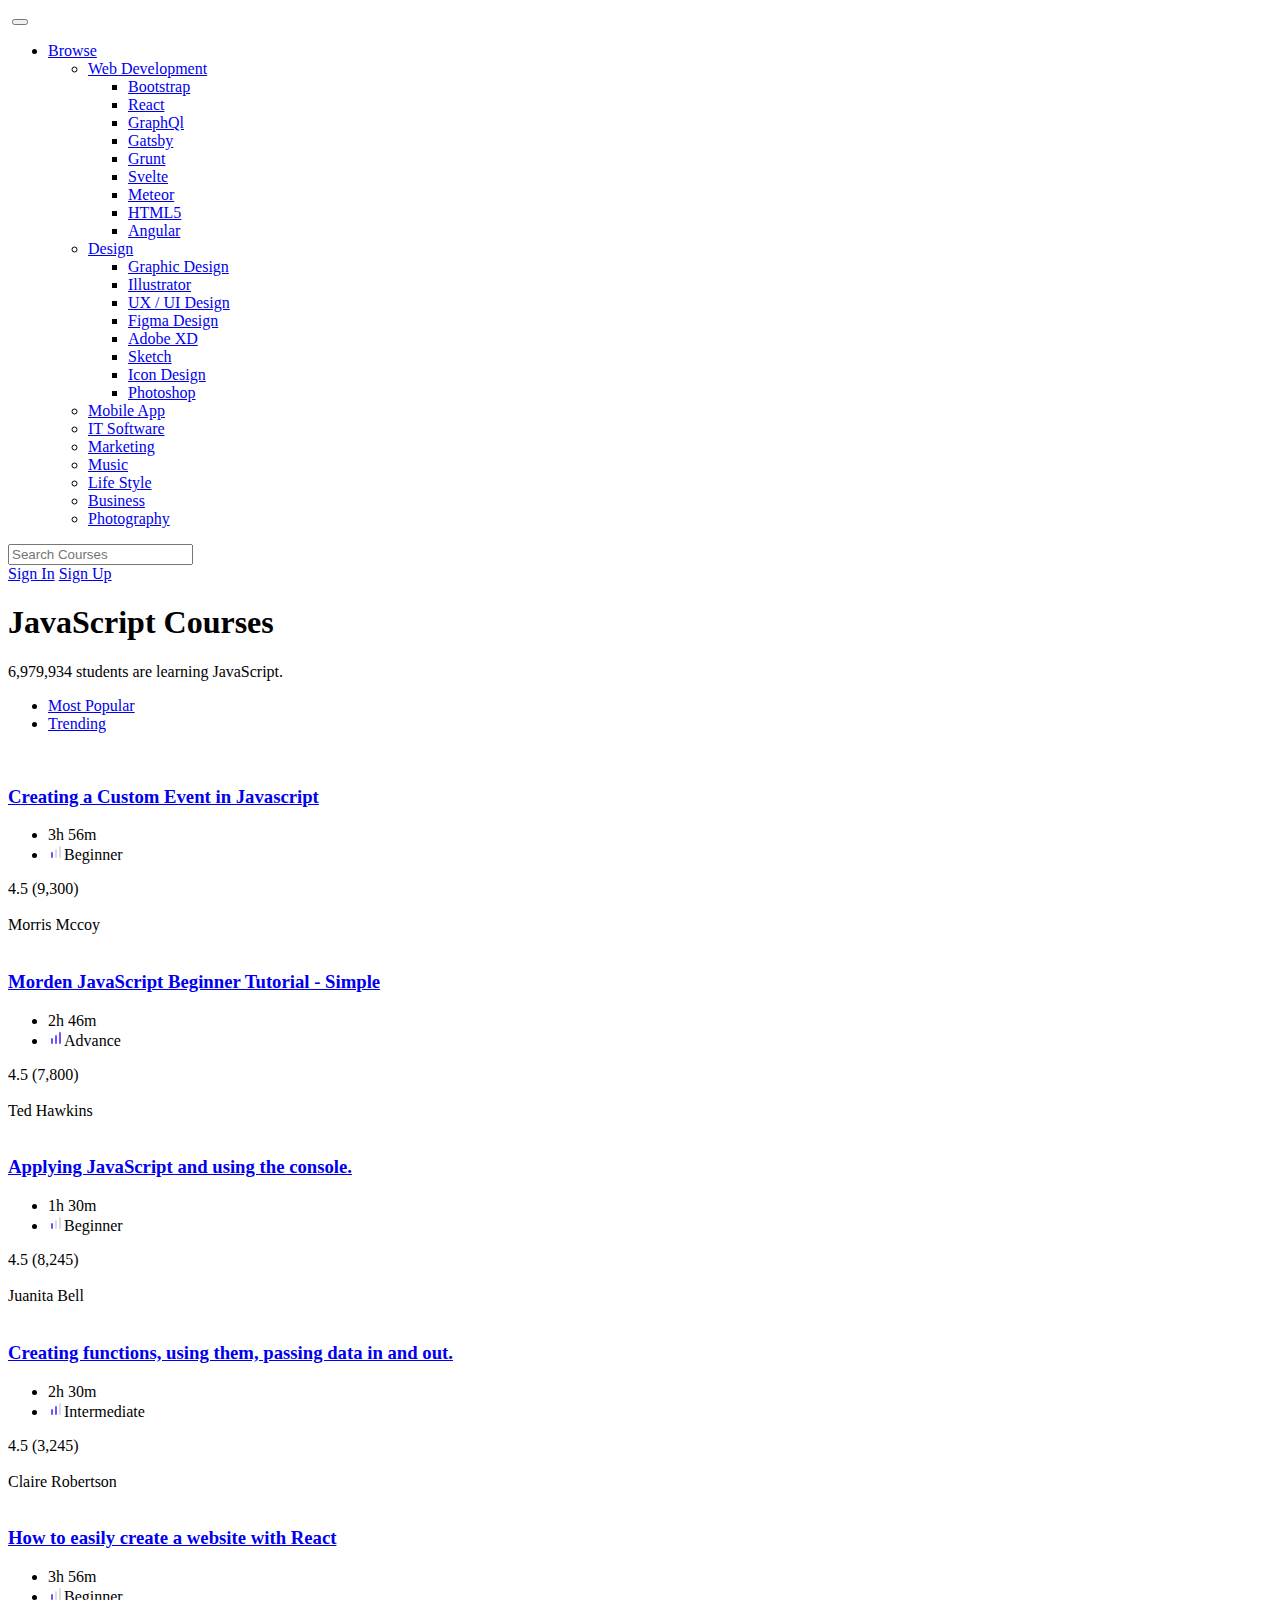
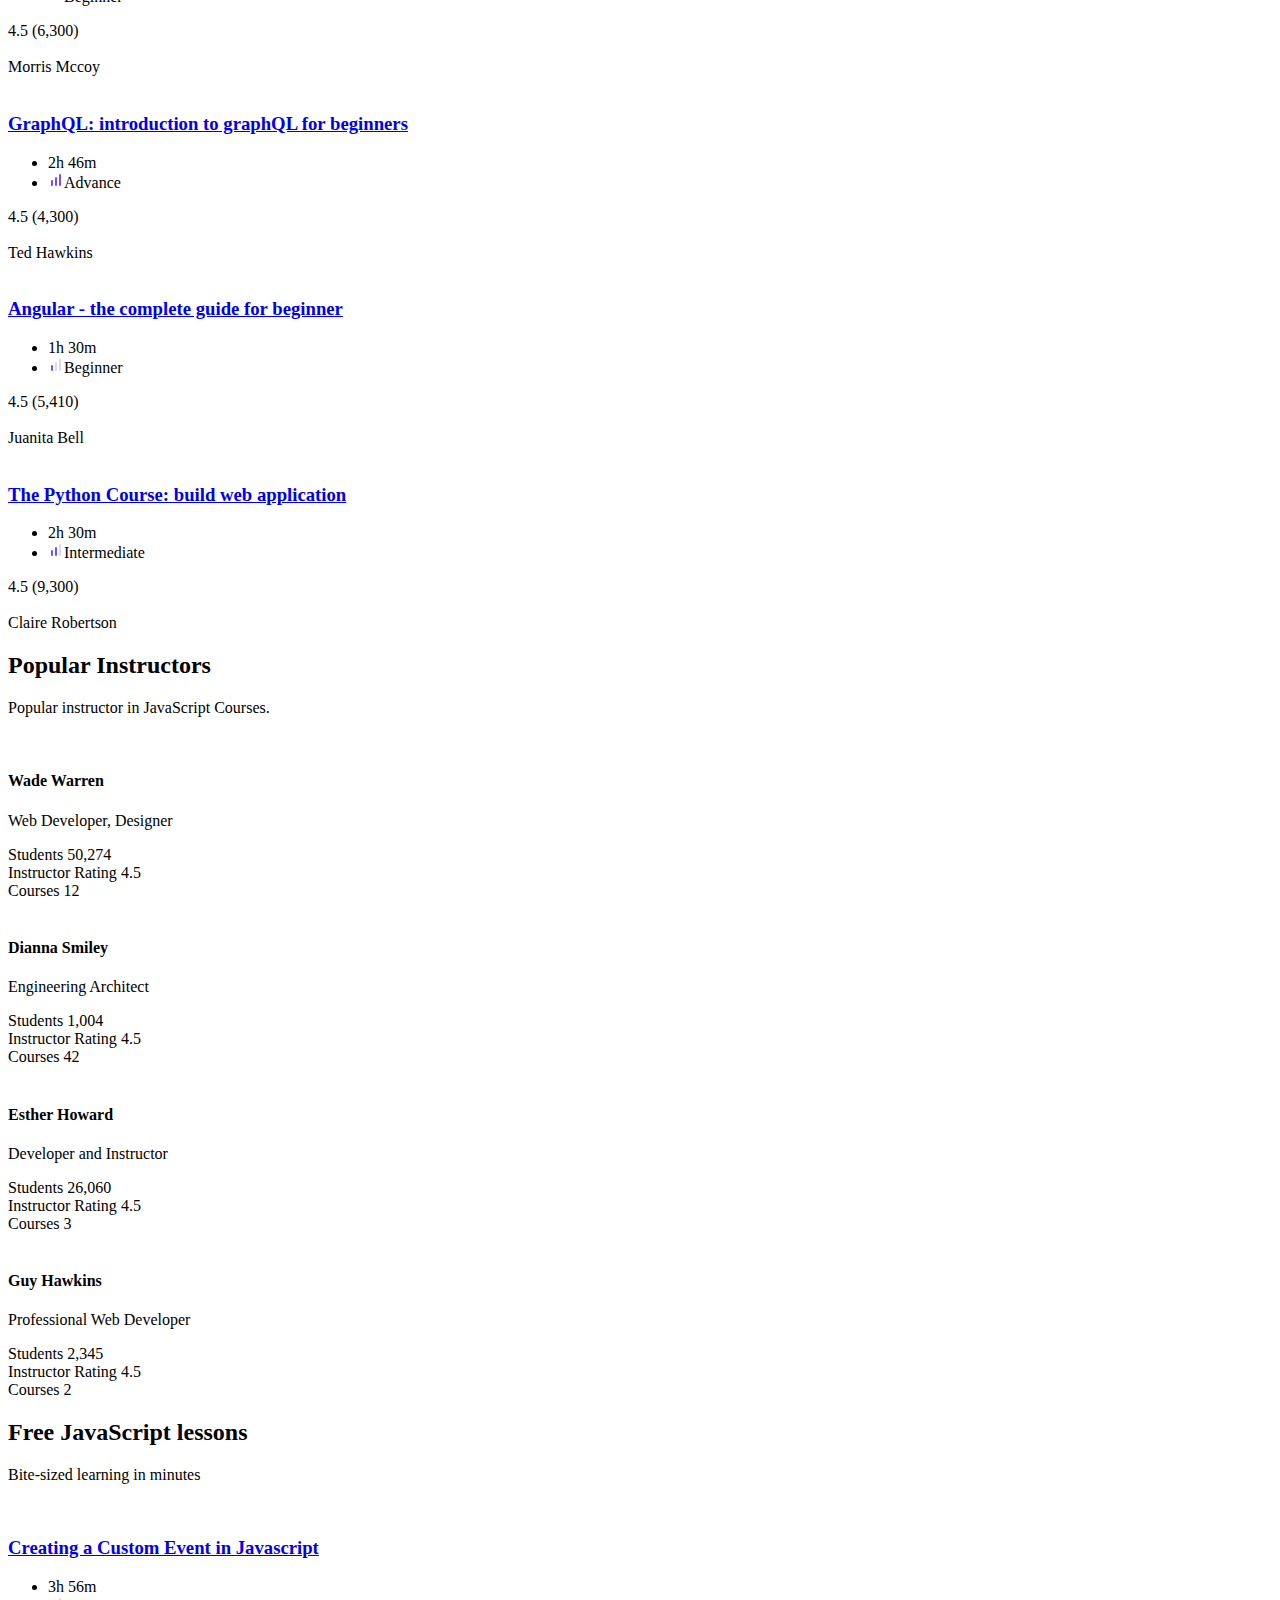
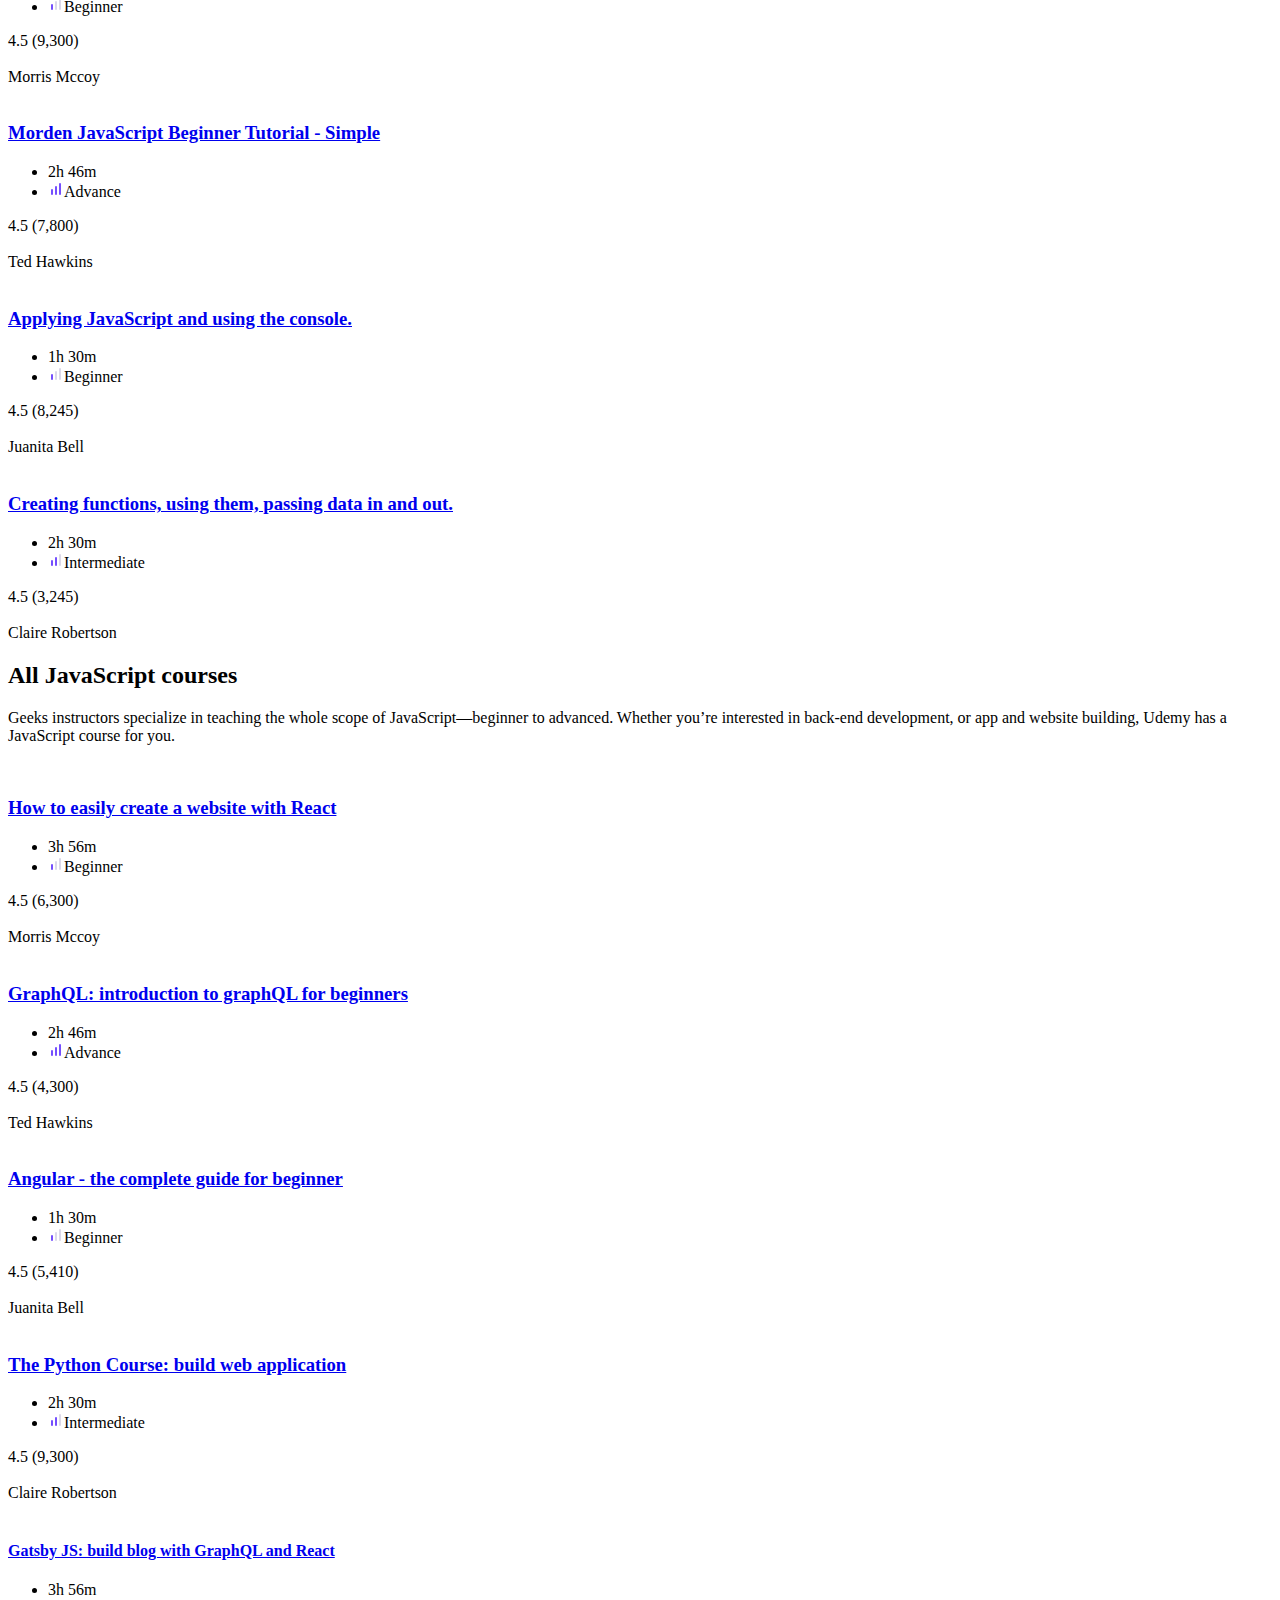
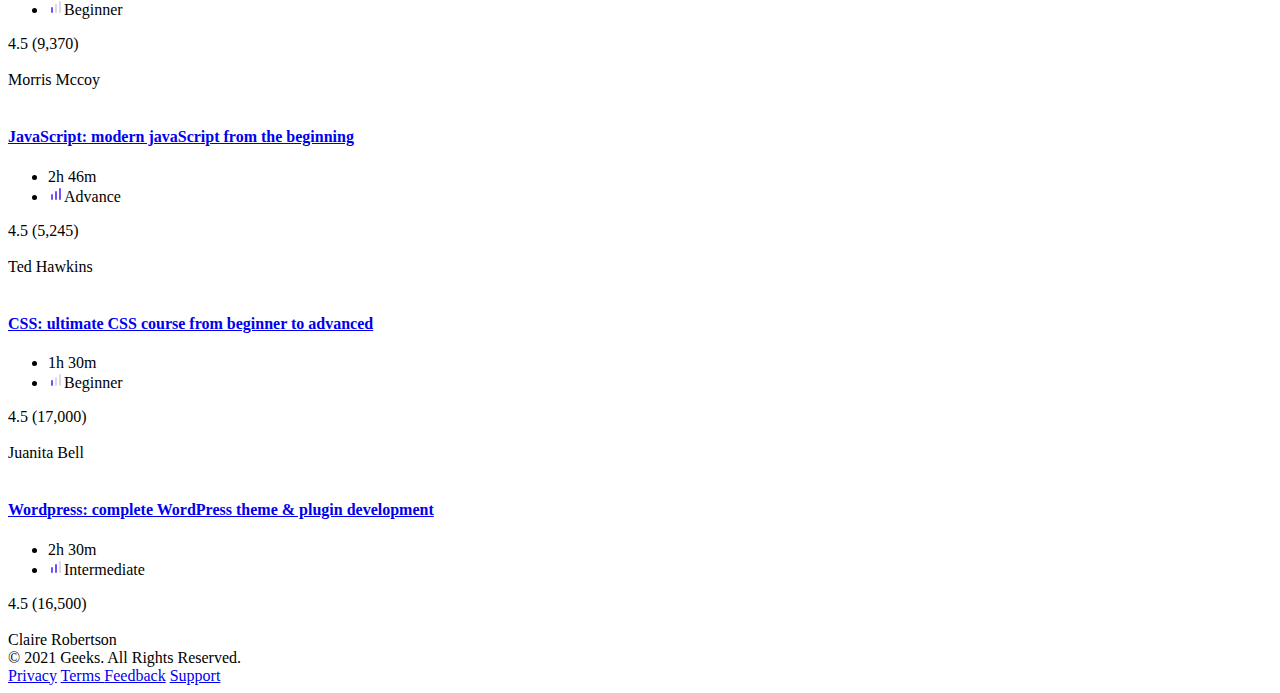
==== course-category.html @ 9f523c6f "Add files via upload" ====
<!DOCTYPE html>
<html lang="en">

<head>
  <!-- Required meta tags -->
<meta charset="utf-8">
<meta name="viewport" content="width=device-width, initial-scale=1, shrink-to-fit=no">


<!-- Favicon icon-->
<link rel="shortcut icon" type="image/x-icon" href="assets/images/favicon/favicon.ico">


<!-- Libs CSS -->
<link href="assets/css/custom.css" rel="stylesheet" />
<link href="assets/fonts/feather/feather.css" rel="stylesheet" />
<link href="assets/libs/dragula/dist/dragula.min.css" rel="stylesheet" />
<link href="assets/libs/%40mdi/font/css/materialdesignicons.min.css" rel="stylesheet" />
<link href="assets/libs/prismjs/themes/prism.css" rel="stylesheet" />
<link href="assets/libs/dropzone/dist/dropzone.css" rel="stylesheet" />
<link href="assets/libs/magnific-popup/dist/magnific-popup.css" rel="stylesheet" />
<link href="assets/libs/bootstrap-select/dist/css/bootstrap-select.min.css" rel="stylesheet">
<link href="assets/libs/%40yaireo/tagify/dist/tagify.css" rel="stylesheet">
<link href="assets/libs/tiny-slider/dist/tiny-slider.css" rel="stylesheet">
<link href="assets/libs/tippy.js/dist/tippy.css" rel="stylesheet">


<!-- Theme CSS -->
<link rel="stylesheet" href="assets/css/theme.min.css">
  <title>Geeks Academy</title>
</head>

<body>
  <!-- Navbar -->
  
  <nav class="navbar navbar-expand-lg navbar-default">
    <div class="container-fluid px-0">
       <a class="navbar-brand" href="index.html"
        ><img src="assets/images/brand/logo/logo.svg" alt=""
        /></a>
       <!-- Mobile view nav wrap -->
       <!-- <ul class="navbar-nav navbar-right-wrap ml-auto d-lg-none d-flex nav-top-wrap">
        <li class="dropdown stopevent">
          <a class="btn btn-light btn-icon rounded-circle text-muted indicator indicator-primary" href="#!" role="button" id="dropdownNotification" data-toggle="dropdown" aria-haspopup="true" aria-expanded="false">
            <i class="fe fe-bell"> </i>
          </a>
          <div class="dropdown-menu dropdown-menu-right shadow" aria-labelledby="dropdownNotification">
            <div>
              <div class="border-bottom px-3 pb-3 d-flex justify-content-between align-items-center">
                <span class="h5 mb-0">Notifications</span>
                <a href="# " class="text-muted"><span class="align-middle"><i class="fe fe-settings mr-1"></i></span></a>
              </div>
              <div class="slimScrollDiv" style="position: relative; overflow: hidden; width: auto; height: 300px;"><ul class="list-group list-group-flush notification-list-scroll" style="overflow: hidden; width: auto; height: 300px;">
                <li class="list-group-item bg-light">
                  <div class="row">
                    <div class="col">
                      <div class="d-flex">
                        <img src="./assets/images/avatar/avatar-1.jpg" alt="" class="avatar-md rounded-circle">
                        <div class="ml-3">
                          <h5 class="font-weight-bold mb-1">Kristin Watson:</h5>
                          <p class="mb-3">
                            Krisitn Watsan like your comment on course Javascript
                            Introduction!
                          </p>
                          <span class="font-size-xs text-muted">
                            <span><span class="fe fe-thumbs-up text-success mr-1"></span>2 hours ago,</span>
                            <span class="ml-1">2:19 PM</span>
                          </span>
                        </div>
                      </div>
                      <a class="stretched-link" href="#!"></a>
                    </div>
                    <div class="col-auto text-center">
                      <a href="#!" class="badge-dot badge-info" data-toggle="tooltip" data-placement="top" title="" data-original-title="Mark as read">
                      </a>
                      <div>
                        <a href="#!" data-toggle="tooltip" data-placement="top" title="" data-original-title="Remove">
                          <i class="fe fe-x text-muted"></i>
                        </a>
                      </div>
                    </div>
                  </div>
                </li>
                <li class="list-group-item">
                  <div class="row">
                    <div class="col">
                      <div class="d-flex">
                        <img src="./assets/images/avatar/avatar-2.jpg" alt="" class="avatar-md rounded-circle">
                        <div class="ml-3">
                          <h5 class="font-weight-bold mb-1">Brooklyn Simmons</h5>
                          <p class="mb-3">
                            Just launched a new Courses React for Beginner.
                          </p>
                          <span class="font-size-xs text-muted">
                            <span><span class="fe fe-thumbs-up text-success mr-1"></span>Oct 9,</span>
                            <span class="ml-1">1:20 PM</span>
                          </span>
                        </div>
                      </div>
                      <a class="stretched-link" href="#!"></a>
                    </div>
                    <div class="col-auto text-center">
                      <a href="#!" class="badge-dot badge-secondary" data-toggle="tooltip" data-placement="top" title="" data-original-title="Mark as unread">
                      </a>
                    </div>
                  </div>
                </li>
                <li class="list-group-item">
                  <div class="row">
                    <div class="col">
                      <div class="d-flex">
                        <img src="./assets/images/avatar/avatar-3.jpg" alt="" class="avatar-md rounded-circle">
                        <div class="ml-3">
                          <h5 class="font-weight-bold mb-1">Jenny Wilson</h5>
                          <p class="mb-3">
                            Krisitn Watsan like your comment on course Javascript
                            Introduction!
                          </p>
                          <span class="font-size-xs text-muted">
                            <span><span class="fe fe-thumbs-up text-info mr-1"></span>Oct 9,</span>
                            <span class="ml-1">1:56 PM</span>
                          </span>
                        </div>
                      </div>
                      <a class="stretched-link" href="#!"></a>
                    </div>
                    <div class="col-auto text-center">
                      <a href="#!" class="badge-dot badge-secondary" data-toggle="tooltip" data-placement="top" title="" data-original-title="Mark as unread">
                      </a>
                    </div>
                  </div>
                </li>
                <li class="list-group-item">
                  <div class="row">
                    <div class="col">
                      <div class="d-flex">
                        <img src="./assets/images/avatar/avatar-4.jpg" alt="" class="avatar-md rounded-circle">
                        <div class="ml-3">
                          <h5 class="font-weight-bold mb-1">Sina Ray</h5>
                          <p class="mb-3">
                            You earn new certificate for complete the Javascript
                            Beginner course.
                          </p>
                          <span class="font-size-xs text-muted">
                            <span><span class="fe fe-award text-warning mr-1"></span>Oct 9,</span>
                            <span class="ml-1">1:56 PM</span>
                          </span>
                        </div>
                      </div>
                      <a class="stretched-link" href="#!"></a>
                    </div>
                    <div class="col-auto text-center">
                      <a href="#!" class="badge-dot badge-secondary" data-toggle="tooltip" data-placement="top" title="" data-original-title="Mark as unread">
                      </a>
                    </div>
                  </div>
                </li>
              </ul><div class="slimScrollBar" style="background: rgb(0, 0, 0); width: 7px; position: absolute; top: 0px; opacity: 0.4; display: block; border-radius: 7px; z-index: 99; right: 1px;"></div><div class="slimScrollRail" style="width: 7px; height: 100%; position: absolute; top: 0px; display: none; border-radius: 7px; background: rgb(51, 51, 51); opacity: 0.2; z-index: 90; right: 1px;"></div></div>
              <div class="border-top px-3 pt-3 pb-0">
                <a href="./pages/notification-history.html" class="text-link font-weight-semi-bold">See all Notifications</a>
              </div>
            </div>
          </div>
        </li>
        <li class="dropdown ml-2 show">
          <a class="rounded-circle" href="#!" role="button" id="dropdownUser" data-toggle="dropdown" aria-haspopup="true" aria-expanded="true">
            <div class="avatar avatar-md avatar-indicators avatar-online">
              <img alt="avatar" src="./assets/images/avatar/avatar-1.jpg" class="rounded-circle">
            </div>
          </a>
          <div class="dropdown-menu dropdown-menu-right shadow show" aria-labelledby="dropdownUser">
            <div class="dropdown-item">
              <div class="d-flex">
                <div class="avatar avatar-md avatar-indicators avatar-online">
                  <img alt="avatar" src="./assets/images/avatar/avatar-1.jpg" class="rounded-circle">
                </div>
                <div class="ml-3 lh-1">
                  <h5 class="mb-1">Annette Black</h5>
                  <p class="mb-0 text-muted">annette@geeksui.com</p>
                </div>
              </div>
            </div>
            <div class="dropdown-divider"></div>
            <ul class="list-unstyled">
              <li class="dropdown-submenu dropleft-lg">
                <a class="dropdown-item dropdown-list-group-item dropdown-toggle" href="#!">
                  <i class="fe fe-circle mr-2"></i>Status
                </a>
                <ul class="dropdown-menu">
                  <li>
                    <a class="dropdown-item" href="#!">
                      <span class="badge-dot bg-success mr-2"></span>Online
                    </a>
                  </li>
                  <li>
                    <a class="dropdown-item" href="#!">
                      <span class="badge-dot bg-secondary mr-2"></span>Offline
                    </a>
                  </li>
                  <li>
                    <a class="dropdown-item" href="#!">
                      <span class="badge-dot bg-warning mr-2"></span>Away
                    </a>
                  </li>
                  <li>
                    <a class="dropdown-item" href="#!">
                      <span class="badge-dot bg-danger mr-2"></span>Busy
                    </a>
                  </li>
                </ul>
              </li>
              <li>
                <a class="dropdown-item" href="./pages/profile-edit.html">
                  <i class="fe fe-user mr-2"></i>Profile
                </a>
              </li>
              <li>
                <a class="dropdown-item" href="./pages/student-subscriptions.html">
                  <i class="fe fe-star mr-2"></i>Subscription
                </a>
              </li>
              <li>
                <a class="dropdown-item" href="#!">
                  <i class="fe fe-settings mr-2"></i>Settings
                </a>
              </li>
            </ul>
            <div class="dropdown-divider"></div>
            <ul class="list-unstyled">
              <li>
                <a class="dropdown-item" href="./index.html">
                  <i class="fe fe-power mr-2"></i>Sign Out
                </a>
              </li>
            </ul>
          </div>
        </li>
      </ul> -->
       <!-- Button -->
       <button
        class="navbar-toggler collapsed"
        type="button"
        data-toggle="collapse"
        data-target="#navbar-default"
        aria-controls="navbar-default"
        aria-expanded="false"
        aria-label="Toggle navigation"
        >
       <span class="icon-bar top-bar mt-0"></span>
       <span class="icon-bar middle-bar"></span>
       <span class="icon-bar bottom-bar"></span>
       </button>
       <!-- Collapse -->
       <div class="collapse navbar-collapse" id="navbar-default">
        <ul class="navbar-nav">
         <li class="nav-item dropdown">
          <a
             class="nav-link dropdown-toggle"
             href="#!"
             id="navbarBrowse"
             data-toggle="dropdown"
             aria-haspopup="true"
             aria-expanded="false"
             data-display="static"
             >
          Browse
          </a>
          <ul
             class="dropdown-menu dropdown-menu-arrow"
             aria-labelledby="navbarBrowse"
             >
             <li class="dropdown-submenu dropright">
              <a
               class="dropdown-item dropdown-list-group-item dropdown-toggle"
               href="#!"
               >
              Web Development
              </a>
              <ul class="dropdown-menu">
               <li>
                <a
                   class="dropdown-item"
                   href="./course-category.html"
                   >
                Bootstrap</a
                   >
               </li>
               <li>
                <a
                   class="dropdown-item"
                   href="./course-category.html"
                   >
                React
                </a>
               </li>
               <li>
                <a
                   class="dropdown-item"
                   href="./course-category.html"
                   >
                GraphQl</a
                   >
               </li>
               <li>
                <a
                   class="dropdown-item"
                   href="./course-category.html"
                   >
                Gatsby</a
                   >
               </li>
               <li>
                <a
                   class="dropdown-item"
                   href="./course-category.html"
                   >
                Grunt</a
                   >
               </li>
               <li>
                <a
                   class="dropdown-item"
                   href="./course-category.html"
                   >
                Svelte</a
                   >
               </li>
               <li>
                <a
                   class="dropdown-item"
                   href="./course-category.html"
                   >
                Meteor</a
                   >
               </li>
               <li>
                <a
                   class="dropdown-item"
                   href="./course-category.html"
                   >
                HTML5</a
                   >
               </li>
               <li>
                <a
                   class="dropdown-item"
                   href="./course-category.html"
                   >
                Angular</a
                   >
               </li>
              </ul>
             </li>
             <li class="dropdown-submenu dropright">
              <a
               class="dropdown-item dropdown-list-group-item dropdown-toggle"
               href="#!"
               >
              Design
              </a>
              <ul class="dropdown-menu">
               <li>
                <a
                   class="dropdown-item"
                   href="./course-category.html"
                   >
                Graphic Design</a
                   >
               </li>
               <li>
                <a
                   class="dropdown-item"
                   href="./course-category.html"
                   >
                Illustrator
                </a>
               </li>
               <li>
                <a
                   class="dropdown-item"
                   href="./course-category.html"
                   >
                UX / UI Design</a
                   >
               </li>
               <li>
                <a
                   class="dropdown-item"
                   href="./course-category.html"
                   >
                Figma Design</a
                   >
               </li>
               <li>
                <a
                   class="dropdown-item"
                   href="./course-category.html"
                   >
                Adobe XD</a
                   >
               </li>
               <li>
                <a
                   class="dropdown-item"
                   href="./course-category.html"
                   >
                Sketch</a
                   >
               </li>
               <li>
                <a
                   class="dropdown-item"
                   href="./course-category.html"
                   >
                Icon Design</a
                   >
               </li>
               <li>
                <a
                   class="dropdown-item"
                   href="./course-category.html"
                   >
                Photoshop</a
                   >
               </li>
              </ul>
             </li>
             <li>
              <a
               href="./course-category.html"
               class="dropdown-item"
               >
              Mobile App
              </a>
             </li>
             <li>
              <a
               href="./course-category.html"
               class="dropdown-item"
               >
              IT Software
              </a>
             </li>
             <li>
              <a
               href="./course-category.html"
               class="dropdown-item"
               >
              Marketing
              </a>
             </li>
             <li>
              <a
               href="./course-category.html"
               class="dropdown-item"
               >
              Music
              </a>
             </li>
             <li>
              <a
               href="./course-category.html"
               class="dropdown-item"
               >
              Life Style
              </a>
             </li>
             <li>
              <a
               href="./course-category.html"
               class="dropdown-item"
               >
              Business
              </a>
             </li>
             <li>
              <a
               href="./course-category.html"
               class="dropdown-item"
               >
              Photography
              </a>
             </li>
          </ul>
         </li>
         <!-- <li class="nav-item dropdown">
          <a
             class="nav-link dropdown-toggle"
             href="#!"
             id="navbarBrowse"
             data-toggle="dropdown"
             aria-haspopup="true"
             aria-expanded="false"
             data-display="static"
             >
          Landings
          </a>
          <ul
          class="dropdown-menu dropdown-menu-arrow"
          aria-labelledby="navbarLanding"
          >
          <li>
            <h4 class="dropdown-header">Landings</h4>
          </li>
          <li class="dropdown-submenu dropright">
           <a
            class="dropdown-item"
            href="landing-courses.html"
            >
           Courses
           </a>
           <a
           class="dropdown-item"
           href="course-lead.html"
           >
           Lead Course
          </a>
          </ul>
        </li>
  
      </li> -->
      <!-- <li class="nav-item dropdown">
       <a
          class="nav-link dropdown-toggle"
          href="#!"
          id="navbarBrowse"
          data-toggle="dropdown"
          aria-haspopup="true"
          aria-expanded="false"
          data-display="static"
          >
       Pages
       </a>
       <ul
       class="dropdown-menu dropdown-menu-arrow"
       aria-labelledby="navbarPages"
       >
  
        <li>
          <h4 class="dropdown-header">Pages</h4>
        </li>
       <li class="dropdown-submenu dropright">
        <a
         class="dropdown-item"
         href="course-single.html"
         >
        Course Single
        </a>
        <a
        class="dropdown-item"
        href="course-single-v2.html"
        >
        Course Single v2
       </a>
       <a
       class="dropdown-item"
       href="course-resume.html"
       >
       Course Resume
      </a>
      <a
      class="dropdown-item"
      href="course-category.html"
      >
      Course Category
     </a>
     <a
     class="dropdown-item"
     href="course-checkout.html"
     >
     Course Checkout
    </a>
    <a
    class="dropdown-item"
    href="course-filter-list.html"
    >
    Course List/Grid
   </a>
   <a
   class="dropdown-item"
   href="add-course.html"
   >
   Add New Course
  </a>
  <li class="dropdown-submenu dropright">
    <a
     class="dropdown-item dropdown-list-group-item dropdown-toggle"
     href="#!"
     >
    Paths
    </a>
    <ul class="dropdown-menu">
     <li>
      <a
         class="dropdown-item"
         href="./course-path.html"
         >
      Browse Path</a
         >
     </li>
     <li>
      <a
         class="dropdown-item"
         href="./course-path-single.html"
         >
      Path Single</a
         >
     </li>
    </ul>
        <li>
          <hr class="mx-3">
        </li>
       
  
        <li class="dropdown-submenu dropright">
          <a
           class="dropdown-item dropdown-list-group-item dropdown-toggle"
           href="#!"
           >
          Blog
          </a>
          <ul class="dropdown-menu">
           <li>
            <a
               class="dropdown-item"
               href="./blog.html"
               >
            Listing</a
               >
           </li>
           <li>
            <a
               class="dropdown-item"
               href="./blog-single.html"
               >
            Article</a
               >
           </li>
           <li>
            <a
               class="dropdown-item"
               href="./blog-category.html"
               >
            Category</a
               >
           </li>
           <li>
            <a
               class="dropdown-item"
               href="./blog-sidebar.html"
               >
            Sidebar</a
               >
           </li>
          </ul>
          </li>
   
          <a
          class="dropdown-item"
          href="about.html"
          >
          About
         </a>
  
         <a
         class="dropdown-item"
         href="about.html"
         >
         Help Center
         <span class="badge badge-success m1-1">Pro</span>
        </a>
  
        <a
        class="dropdown-item"
        href="pricing.html"
        >
        Pricing
       </a>
  
       <li class="dropdown-submenu dropright">
        <a class="dropdown-item dropdown-list-group-item dropdown-toggle" href="#!">
        Specialty
        </a>
        <ul class="dropdown-menu">

             <li>
              <a class="dropdown-item" href="coming-soon.html">
              Coming Soon
              </a>
           </li>
           <li>
            <a class="dropdown-item" href="404-error.html">
            Error 404
            </a>
         </li>
           <li>
              <a class="dropdown-item" href="maintenance-mode.html">
            Maintenance Mode
              </a>
           </li>
           <li>
            <a class="dropdown-item" href="terms-condition-page.html">
          Terms &amp; Conditions
            </a>
         </li>
        </ul>
     </li>
  
  
  
  </li>
       </ul>
     </li> -->
        
     <!-- <li class="nav-item dropdown">
      <a
         class="nav-link dropdown-toggle"
         href="#!"
         id="navbarBrowse"
         data-toggle="dropdown"
         aria-haspopup="true"
         aria-expanded="false"
         data-display="static"
         >
      Accounts
      </a>
      <ul
      class="dropdown-menu dropdown-menu-arrow"
      aria-labelledby="navbarAccounts"
      >
  
       <li>
         <h4 class="dropdown-header">Accounts</h4>
       </li>
       <li class="dropdown-submenu dropright">
        <a
         class="dropdown-item dropdown-list-group-item dropdown-toggle"
         href="#!"
         >
        Instructor
        </a>
        <ul class="dropdown-menu">
          <li class="text-wrap">
            <h5 class="dropdown-header text-dark">Instructor</h5>
            <p class="dropdown-text ">Instructor dashboard for manage courses earning.</p>
          </li>
          <li><hr class="mx-3"></li>
         <li>
          <a
             class="dropdown-item"
             href="./dashboard-instructor.html"
             >
          Dashboard</a
             >
         </li>
         <li>
          <a
             class="dropdown-item"
             href="./instructor-profile.html"
             >
          Profile</a
             >
         </li>
         <li>
          <a
             class="dropdown-item"
             href="./instructor-courses.html"
             >
          My Courses</a
             >
         </li>
         <li>
          <a
             class="dropdown-item"
             href="./instructor-order.html"
             >
          Orders</a
             >
         </li>
         <li>
          <a
             class="dropdown-item"
             href="./instructor-reviews.html"
             >
          Reviews</a
             >
         </li>
         <li>
          <a
             class="dropdown-item"
             href="./instructor-students.html"
             >
          Students</a
             >
         </li>
         <li>
          <a
             class="dropdown-item"
             href="./instructor-payouts.html"
             >
          Payouts</a
             >
         </li>
         <li>
          <a
             class="dropdown-item"
             href="./instructor-earning.html"
             >
          Earing</a
             >
         </li>
        </ul>
        <li class="dropdown-submenu dropright">
          <a
           class="dropdown-item dropdown-list-group-item dropdown-toggle"
           href="#!"
           >
          Students
          </a>
          <ul class="dropdown-menu">
            <li class="text-wrap">
              <h5 class="dropdown-header text-dark">Students</h5>
              <p class="dropdown-text ">Students dashboard to manage your courses and subscription.</p>
            </li>
            <li><hr class="mx-3"></li>
           <li>
            <a
               class="dropdown-item"
               href="./dashboard-student.html"
               >
            Dashboard</a
               >
           </li>
           <li>
            <a
               class="dropdown-item"
               href="./student-subscriptions.html"
               >
            Subscription</a
               >
           </li>
           <li>
            <a
               class="dropdown-item"
               href="./payment-method.html"
               >
            Payments</a
               >
           </li>
           <li>
            <a
               class="dropdown-item"
               href="./billing-info.html"
               >
           Billing Info</a
               >
           </li>
           <li>
            <a
               class="dropdown-item"
               href="./invoice.html"
               >
           Invoice</a
               >
           </li>
           <li>
            <a
               class="dropdown-item"
               href="./invoice-details.html"
               >
            Invoice Details</a
               >
           </li>
           <li>
            <a
               class="dropdown-item"
               href="./dashboard-student.html"
               >
            Bookmarked</a
               >
           </li>
           <li>
            <a
               class="dropdown-item"
               href="./dashboard-student.html"
               >
           My Path</a
               >
           </li>
          </ul>
          
  
  
          <li class="dropdown-submenu dropright">
            <a
             class="dropdown-item dropdown-list-group-item dropdown-toggle"
             href="#!"
             >
            Admin
            </a>
            <ul class="dropdown-menu">
              <li class="text-wrap">
                <h5 class="dropdown-header text-dark">Master Admin</h5>
                <p class="dropdown-text ">Master admin dashboard to manage courses, user, site setting, and work with amazing apps.</p>
              </li>
             
              <li class="px-3">
                <a
                   class="btn btn-sm btn-primary btn-block"
                   href="./admin-dashboard.html"
                   >
                Go to Dashboard</a
                   >
               </li>
            </ul>
            
          
            <li><hr class="mx-3"></li>
            <li>
             <a
                class="dropdown-item"
                href="./sign-in.html"
                >
             Sign In</a
                >
            </li>
            <li>
             <a
                class="dropdown-item"
                href="./sign-up.html"
                >
             Sign Up</a
                >
            </li>
            <li>
             <a
                class="dropdown-item"
                href="./forget-password.html"
                >
             Forget Password</a
                >
            </li>
            <li>
             <a
                class="dropdown-item"
                href="./profile-edit.html"
                >
             Edit Profile</a
                >
            </li>
            <li>
             <a
                class="dropdown-item"
                href="./security.html"
                >
             Security</a
                >
            </li>
            <li>
             <a
                class="dropdown-item"
                href="./social-profile.html"
                >
             Social Profils</a
                >
            </li>
            <li>
             <a
                class="dropdown-item"
                href="./notifications.html"
                >
             Notifications</a
                >
            </li>
            <li>
             <a
                class="dropdown-item"
                href="./profile-privacy.html"
                >
             Privacy Settings</a
                >
            </li>
            <li>
             <a
                class="dropdown-item"
                href="./delete-profile.html"
                >
             Delete Profile</a
                >
            </li>
            <li>
             <a
                class="dropdown-item"
                href="./linked-accounts.html"
                >
             Linked Accounts</a
                >
            </li>
          </ul>
           
          </li>
        </ul>
         
        </li>
  
        
  
      </ul>
  
      
       
      </li>
   -->
  
      
        </ul>
        <form class="mt-3 mt-lg-0 ml-lg-3 d-flex align-items-center">
         <span class="position-absolute pl-3 search-icon">
         <i class="fe fe-search"></i>
         </span>
         <input
          type="search"
          class="form-control pl-6"
          placeholder="Search Courses"
          />
        </form>
        <div class="ml-auto mt-3 mt-lg-0">
          <a href="sign-in.html" class="btn btn-white shadow-sm mr-1">Sign In</a>
          <a href="sign-up.html" class="btn btn-primary">Sign Up</a>
         </div>
         <!-- <ul class="navbar-nav navbar-right-wrap ml-auto d-none d-lg-block">
          <li class="dropdown d-inline-block stopevent">
            <a class="btn btn-light btn-icon rounded-circle text-muted indicator indicator-primary" href="#!" role="button" id="dropdownNotificationSecond" data-toggle="dropdown" aria-haspopup="true" aria-expanded="false">
              <i class="fe fe-bell"> </i>
            </a>
            <div class="dropdown-menu dropdown-menu-xl dropdown-menu-right" aria-labelledby="dropdownNotificationSecond">
              <div>
                <div class="border-bottom px-3 pb-3 d-flex justify-content-between align-items-center">
                  <span class="h5 mb-0">Notifications</span>
                  <a href="# " class="text-muted"><span class="align-middle"><i class="fe fe-settings mr-1"></i></span></a>
                </div>
                <div class="slimScrollDiv" style="position: relative; overflow: hidden; width: auto; height: 300px;"><ul class="list-group list-group-flush notification-list-scroll" style="overflow: hidden; width: auto; height: 300px;">
                  <li class="list-group-item bg-light">
                    <div class="row">
                      <div class="col">
                        <div class="d-flex">
                          <img src="./assets/images/avatar/avatar-1.jpg" alt="" class="avatar-md rounded-circle">
                          <div class="ml-3">
                            <h5 class="font-weight-bold mb-1">Kristin Watson:</h5>
                            <p class="mb-3">
                              Krisitn Watsan like your comment on course
                              Javascript Introduction!
                            </p>
                            <span class="font-size-xs text-muted">
                              <span><span class="fe fe-thumbs-up text-success mr-1"></span>2 hours ago,</span>
                              <span class="ml-1">2:19 PM</span>
                            </span>
                          </div>
                        </div>
                        <a class="stretched-link" href="#!"></a>
                      </div>
                      <div class="col-auto text-center">
                        <a href="#!" class="badge-dot badge-info" data-toggle="tooltip" data-placement="top" title="" data-original-title="Mark as read">
                        </a>
                        <div>
                          <a href="#!" class="bg-transparent" data-toggle="tooltip" data-placement="top" title="" data-original-title="Remove">
                            <i class="fe fe-x text-muted"></i>
                          </a>
                        </div>
                      </div>
                    </div>
                  </li>
                  <li class="list-group-item">
                    <div class="row">
                      <div class="col">
                        <div class="d-flex">
                          <img src="./assets/images/avatar/avatar-2.jpg" alt="" class="avatar-md rounded-circle">
                          <div class="ml-3">
                            <h5 class="font-weight-bold mb-1">
                              Brooklyn Simmons
                            </h5>
                            <p class="mb-3">
                              Just launched a new Courses React for Beginner.
                            </p>
                            <span class="font-size-xs text-muted">
                              <span><span class="fe fe-thumbs-up text-success mr-1"></span>Oct 9,</span>
                              <span class="ml-1">1:20 PM</span>
                            </span>
                          </div>
                        </div>
                        <a class="stretched-link" href="#!"></a>
                      </div>
                      <div class="col-auto text-center">
                        <a href="#!" class="badge-dot badge-secondary" data-toggle="tooltip" data-placement="top" title="" data-original-title="Mark as unread">
                        </a>
                      </div>
                    </div>
                  </li>
                  <li class="list-group-item">
                    <div class="row">
                      <div class="col">
                        <div class="d-flex">
                          <img src="./assets/images/avatar/avatar-3.jpg" alt="" class="avatar-md rounded-circle">
                          <div class="ml-3">
                            <h5 class="font-weight-bold mb-1">Jenny Wilson</h5>
                            <p class="mb-3">
                              Krisitn Watsan like your comment on course
                              Javascript Introduction!
                            </p>
                            <span class="font-size-xs text-muted">
                              <span><span class="fe fe-thumbs-up text-info mr-1"></span>Oct 9,</span>
                              <span class="ml-1">1:56 PM</span>
                            </span>
                          </div>
                        </div>
                        <a class="stretched-link" href="#!"></a>
                      </div>
                      <div class="col-auto text-center">
                        <a href="#!" class="badge-dot badge-secondary" data-toggle="tooltip" data-placement="top" title="" data-original-title="Mark as unread">
                        </a>
                      </div>
                    </div>
                  </li>
                  <li class="list-group-item">
                    <div class="row">
                      <div class="col">
                        <div class="d-flex">
                          <img src="./assets/images/avatar/avatar-4.jpg" alt="" class="avatar-md rounded-circle">
                          <div class="ml-3">
                            <h5 class="font-weight-bold mb-1">Sina Ray</h5>
                            <p class="mb-3">
                              You earn new certificate for complete the Javascript
                              Beginner course.
                            </p>
                            <span class="font-size-xs text-muted">
                              <span><span class="fe fe-award text-warning mr-1"></span>Oct 9,</span>
                              <span class="ml-1">1:56 PM</span>
                            </span>
                          </div>
                        </div>
                        <a class="stretched-link" href="#!"></a>
                      </div>
                      <div class="col-auto text-center">
                        <a href="#!" class="badge-dot badge-secondary" data-toggle="tooltip" data-placement="top" title="" data-original-title="Mark as unread">
                        </a>
                      </div>
                    </div>
                  </li>
                </ul><div class="slimScrollBar" style="background: rgb(0, 0, 0); width: 7px; position: absolute; top: 0px; opacity: 0.4; display: none; border-radius: 7px; z-index: 99; right: 1px; height: 173.41px;"></div><div class="slimScrollRail" style="width: 7px; height: 100%; position: absolute; top: 0px; display: none; border-radius: 7px; background: rgb(51, 51, 51); opacity: 0.2; z-index: 90; right: 1px;"></div></div>
                <div class="border-top px-3 pt-3 pb-0">
                  <a href="./pages/notification-history.html" class="text-link font-weight-semi-bold">See all Notifications</a>
                </div>
              </div>
            </div>
          </li>
          <li class="dropdown ml-2 d-inline-block">
            <a class="rounded-circle" href="#!" role="button" id="dropdownUserProfile" data-toggle="dropdown" aria-haspopup="true" aria-expanded="false">
              <div class="avatar avatar-md avatar-indicators avatar-online">
                <img alt="avatar" src="./assets/images/avatar/avatar-1.jpg" class="rounded-circle">
              </div>
            </a>
            <div class="dropdown-menu dropdown-menu-right" aria-labelledby="dropdownUserProfile">
              <div class="dropdown-item">
                <div class="d-flex">
                  <div class="avatar avatar-md avatar-indicators avatar-online">
                    <img alt="avatar" src="./assets/images/avatar/avatar-1.jpg" class="rounded-circle">
                  </div>
                  <div class="ml-3 lh-1">
                    <h5 class="mb-1">Annette Black</h5>
                    <p class="mb-0 text-muted">annette@geeksui.com</p>
                  </div>
                </div>
              </div>
              <div class="dropdown-divider"></div>
              <ul class="list-unstyled">
                <li class="dropdown-submenu dropleft-lg">
                  <a class="dropdown-item dropdown-list-group-item dropdown-toggle" href="#!">
                    <i class="fe fe-circle mr-2"></i>Status
                  </a>
                  <ul class="dropdown-menu">
                    <li>
                      <a class="dropdown-item" href="#!">
                        <span class="badge-dot bg-success mr-2"></span>Online
                      </a>
                    </li>
                    <li>
                      <a class="dropdown-item" href="#!">
                        <span class="badge-dot bg-secondary mr-2"></span>Offline
                      </a>
                    </li>
                    <li>
                      <a class="dropdown-item" href="#!">
                        <span class="badge-dot bg-warning mr-2"></span>Away
                      </a>
                    </li>
                    <li>
                      <a class="dropdown-item" href="#!">
                        <span class="badge-dot bg-danger mr-2"></span>Busy
                      </a>
                    </li>
                  </ul>
                </li>
                <li>
                  <a class="dropdown-item" href="./pages/profile-edit.html">
                    <i class="fe fe-user mr-2"></i>Profile
                  </a>
                </li>
                <li>
                  <a class="dropdown-item" href="./pages/student-subscriptions.html">
                    <i class="fe fe-star mr-2"></i>Subscription
                  </a>
                </li>
                <li>
                  <a class="dropdown-item" href="#!">
                    <i class="fe fe-settings mr-2"></i>Settings
                  </a>
                </li>
              </ul>
              <div class="dropdown-divider"></div>
              <ul class="list-unstyled">
                <li>
                  <a class="dropdown-item" href="./index.html">
                    <i class="fe fe-power mr-2"></i>Sign Out
                  </a>
                </li>
              </ul>
            </div>
          </li>
        </ul> -->
        
       </div>
    </div>
   </nav>

  <!-- Page header -->
  <!-- Page header -->
  <div class="py-4 py-lg-6 bg-primary">
    <div class="container">
      <div class="row">
        <div class="col-lg-12 col-md-12 col-12">
          <div>
            <h1 class="text-white mb-1 display-4">JavaScript Courses</h1>
            <p class="mb-0 text-white lead">6,979,934 students are learning JavaScript.</p>
          </div>
        </div>
      </div>
    </div>
  </div>
  <!-- Content -->
  <div class="py-6">
    <div class="container">
      <div class="row mb-6">
        <div class="col-md-12">
          <!-- Nav -->
          <ul class="nav nav-lb-tab mb-6" id="tab" role="tablist">
            <li class="nav-item ml-0" role="presentation">
              <a class="nav-link active" id="most-popular-tab" data-toggle="pill" href="#most-popular" role="tab"
                aria-controls="most-popular" aria-selected="true">Most Popular</a>
            </li>
            <li class="nav-item" role="presentation">
              <a class="nav-link" id="trending-tab" data-toggle="pill" href="#trending" role="tab"
                aria-controls="trending" aria-selected="false">Trending</a>
            </li>
          </ul>
          <!-- Tab Content -->
          <div class="tab-content" id="tabContent">
            <!-- Tab Pane -->
            <div class="tab-pane fade show active" id="most-popular" role="tabpanel" aria-labelledby="most-popular-tab">
              <div class="row">
                <div class="col-lg-3 col-md-6 col-12">
                  <!-- Card -->
                  <div class="card  mb-4 card-hover">
                    <a href="course-single.html" class="card-img-top"><img src="./assets/images/course/course-javascript.jpg" alt=""
                        class="card-img-top rounded-top"></a>
                    <!-- Card body -->
                    <div class="card-body">
                      <h3 class="h4 mb-2 text-truncate-line-2 "><a href="course-single.html"  class="text-inherit">Creating a Custom
                          Event in Javascript</a></h3>
                      <ul class="mb-3  list-inline">
                        <li class="list-inline-item"><i class="far fa-clock mr-1"></i>3h 56m
                        </li>
                        <li class="list-inline-item"><svg class="mr-1 mt-n1" width="16" height="16" viewBox="0 0 16 16"
                            fill="none" xmlns="http://www.w3.org/2000/svg">
                            <rect x="3" y="8" width="2" height="6" rx="1" fill="#754FFE">
                            </rect>
                            <rect x="7" y="5" width="2" height="9" rx="1" fill="#DBD8E9">
                            </rect>
                            <rect x="11" y="2" width="2" height="12" rx="1" fill="#DBD8E9">
                            </rect>
                          </svg>Beginner </li>
                      </ul>
                      <div class="lh-1">
                        <span>
                          <i class="mdi mdi-star text-warning mr-n1"></i>
                          <i class="mdi mdi-star text-warning mr-n1"></i>
                          <i class="mdi mdi-star text-warning mr-n1"></i>
                          <i class="mdi mdi-star text-warning mr-n1"></i>
                          <i class="mdi mdi-star text-warning"></i>
                        </span>
                        <span class="text-warning">4.5</span>
                        <span class="font-size-xs text-muted">(9,300)</span>
                      </div>
                    </div>
                    <!-- Card Footer -->
                    <div class="card-footer">
                      <div class="row align-items-center no-gutters">
                        <div class="col-auto">
                          <img src="./assets/images/avatar/avatar-3.jpg" class="rounded-circle avatar-xs" alt="">
                        </div>
                        <div class="col ml-2">
                          <span>Morris Mccoy</span>
                        </div>
                        <div class="col-auto">
                        <a href="course-single.html"  class="text-muted bookmark">
                    <i class="fe fe-bookmark  "></i>
                  </a>
                        </div>
                      </div>
                    </div>
                  </div>
                </div>
                <!-- Card -->
                <div class="col-lg-3 col-md-6 col-12">
                  <div class="card  mb-4 card-hover">
                    <a href="course-single.html"  class="card-img-top"><img src="./assets/images/course/course-javascript.jpg" alt=""
                        class="card-img-top rounded-top"></a>
                    <!-- Card Body -->
                    <div class="card-body">
                      <h3 class="h4 mb-2 text-truncate-line-2 "><a href="course-single.html"  class="text-inherit">Morden JavaScript
                          Beginner Tutorial -
                          Simple</a></h3>
                      <ul class="mb-3  list-inline">
                        <li class="list-inline-item"><i class="far fa-clock mr-1"></i>2h 46m
                        </li>
                        <li class="list-inline-item"><svg class="mr-1 mt-n1" width="16" height="16" viewBox="0 0 16 16"
                            fill="none" xmlns="http://www.w3.org/2000/svg">
                            <rect x="3" y="8" width="2" height="6" rx="1" fill="#754FFE">
                            </rect>
                            <rect x="7" y="5" width="2" height="9" rx="1" fill="#754FFE">
                            </rect>
                            <rect x="11" y="2" width="2" height="12" rx="1" fill="#754FFE">
                            </rect>
                          </svg>Advance </li>
                      </ul>
                      <div class="lh-1">
                        <span>
                          <i class="mdi mdi-star text-warning mr-n1"></i>
                          <i class="mdi mdi-star text-warning mr-n1"></i>
                          <i class="mdi mdi-star text-warning mr-n1"></i>
                          <i class="mdi mdi-star text-warning mr-n1"></i>
                          <i class="mdi mdi-star text-warning"></i>
                        </span>
                        <span class="text-warning">4.5</span>
                        <span class="font-size-xs text-muted">(7,800)</span>
                      </div>
                    </div>
                    <!-- Card Footer -->
                    <div class="card-footer">
                      <div class="row align-items-center no-gutters">
                        <div class="col-auto">
                          <img src="./assets/images/avatar/avatar-2.jpg" class="rounded-circle avatar-xs" alt="">
                        </div>
                        <div class="col ml-2">
                          <span>Ted Hawkins</span>
                        </div>
                        <div class="col-auto">
                        <a href="course-single.html"  class="text-muted bookmark">
                    <i class="fe fe-bookmark  "></i>
                  </a>
                        </div>
                      </div>
                    </div>
                  </div>
                </div>
                <div class="col-lg-3 col-md-6 col-12">
                  <!-- Card -->
                  <div class="card  mb-4 card-hover">
                    <a href="course-single.html"  class="card-img-top"><img src="./assets/images/course/course-javascript.jpg" alt=""
                        class="card-img-top rounded-top"></a>
                    <!-- Card Body -->
                    <div class="card-body">
                      <h3 class="h4 mb-2 text-truncate-line-2 "><a href="course-single.html"  class="text-inherit">Applying JavaScript
                          and using the console.</a>
                      </h3>
                      <!-- List inline -->
                      <ul class="mb-3 list-inline">
                        <li class="list-inline-item"><i class="far fa-clock mr-1"></i>1h 30m
                        </li>
                        <li class="list-inline-item"><svg class="mr-1 mt-n1" width="16" height="16" viewBox="0 0 16 16"
                            fill="none" xmlns="http://www.w3.org/2000/svg">
                            <rect x="3" y="8" width="2" height="6" rx="1" fill="#754FFE">
                            </rect>
                            <rect x="7" y="5" width="2" height="9" rx="1" fill="#DBD8E9">
                            </rect>
                            <rect x="11" y="2" width="2" height="12" rx="1" fill="#DBD8E9">
                            </rect>
                          </svg>Beginner </li>
                      </ul>
                      <div class="lh-1">
                        <span>
                          <i class="mdi mdi-star text-warning mr-n1"></i>
                          <i class="mdi mdi-star text-warning mr-n1"></i>
                          <i class="mdi mdi-star text-warning mr-n1"></i>
                          <i class="mdi mdi-star text-warning mr-n1"></i>
                          <i class="mdi mdi-star text-warning"></i>
                        </span>
                        <span class="text-warning">4.5</span>
                        <span class="font-size-xs text-muted">(8,245)</span>
                      </div>
                    </div>
                    <!-- Card Footer -->
                    <div class="card-footer">
                      <div class="row align-items-center no-gutters">
                        <div class="col-auto">
                          <img src="./assets/images/avatar/avatar-4.jpg" class="rounded-circle avatar-xs" alt="">
                        </div>
                        <div class="col ml-2">
                          <span>Juanita Bell</span>
                        </div>
                        <div class="col-auto">
                        <a href="course-single.html"  class="text-muted bookmark">
                    <i class="fe fe-bookmark  "></i>
                  </a>
                        </div>
                      </div>
                    </div>
                  </div>
                </div>
                <div class="col-lg-3 col-md-6 col-12">
                  <!-- Card -->
                  <div class="card  mb-4 card-hover">
                    <a href="course-single.html"  class="card-img-top"><img src="./assets/images/course/course-javascript.jpg" alt=""
                        class="card-img-top rounded-top"></a>
                    <!-- Card body -->
                    <div class="card-body">
                      <h3 class="h4 mb-2 text-truncate-line-2 "><a href="course-single.html"  class="text-inherit">Creating functions,
                          using them, passing data in
                          and out.</a></h3>
                      <!-- list inline -->
                      <ul class="mb-3  list-inline">
                        <li class="list-inline-item"><i class="far fa-clock mr-1"></i>2h 30m
                        </li>
                        <li class="list-inline-item"><svg class="mr-1 mt-n1" width="16" height="16" viewBox="0 0 16 16"
                            fill="none" xmlns="http://www.w3.org/2000/svg">
                            <rect x="3" y="8" width="2" height="6" rx="1" fill="#754FFE">
                            </rect>
                            <rect x="7" y="5" width="2" height="9" rx="1" fill="#754FFE">
                            </rect>
                            <rect x="11" y="2" width="2" height="12" rx="1" fill="#DBD8E9">
                            </rect>
                          </svg>Intermediate </li>
                      </ul>
                      <div class="lh-1">
                        <span>
                          <i class="mdi mdi-star text-warning mr-n1"></i>
                          <i class="mdi mdi-star text-warning mr-n1"></i>
                          <i class="mdi mdi-star text-warning mr-n1"></i>
                          <i class="mdi mdi-star text-warning mr-n1"></i>
                          <i class="mdi mdi-star text-warning"></i>
                        </span>
                        <span class="text-warning">4.5</span>
                        <span class="font-size-xs text-muted">(3,245)</span>
                      </div>
                    </div>
                    <!-- Card footer -->
                    <div class="card-footer">
                      <div class="row align-items-center no-gutters">
                        <div class="col-auto">
                          <img src="./assets/images/avatar/avatar-5.jpg" class="rounded-circle avatar-xs" alt="">
                        </div>
                        <div class="col ml-2">
                          <span>Claire Robertson</span>
                        </div>
                        <div class="col-auto">
                        <a href="course-single.html"  class="text-muted bookmark">
                    <i class="fe fe-bookmark  "></i>
                  </a>
                        </div>
                      </div>
                    </div>
                  </div>
                </div>
              </div>
            </div>
            <div class="tab-pane fade" id="trending" role="tabpanel" aria-labelledby="trending-tab">
              <!-- Tab pane -->
              <div class="row">
                <div class="col-lg-3 col-md-6 col-12">
                  <!-- Card -->
                  <div class="card  mb-4 card-hover">
                    <a href="course-single.html"  class="card-img-top"><img src="./assets/images/course/course-react.jpg" alt=""
                        class="card-img-top rounded-top"></a>
                    <!-- Card body -->
                    <div class="card-body">
                      <h3 class="h4 mb-2 text-truncate-line-2 "><a href="course-single.html"  class="text-inherit">How to easily create a
                          website with React</a>
                      </h3>
                      <ul class="mb-3  list-inline">
                        <li class="list-inline-item"><i class="far fa-clock mr-1"></i>3h 56m
                        </li>
                        <li class="list-inline-item"><svg class="mr-1 mt-n1" width="16" height="16" viewBox="0 0 16 16"
                            fill="none" xmlns="http://www.w3.org/2000/svg">
                            <rect x="3" y="8" width="2" height="6" rx="1" fill="#754FFE">
                            </rect>
                            <rect x="7" y="5" width="2" height="9" rx="1" fill="#DBD8E9">
                            </rect>
                            <rect x="11" y="2" width="2" height="12" rx="1" fill="#DBD8E9">
                            </rect>
                          </svg>Beginner </li>
                      </ul>
                      <div class="lh-1">
                        <span>
                          <i class="mdi mdi-star text-warning mr-n1"></i>
                          <i class="mdi mdi-star text-warning mr-n1"></i>
                          <i class="mdi mdi-star text-warning mr-n1"></i>
                          <i class="mdi mdi-star text-warning mr-n1"></i>
                          <i class="mdi mdi-star text-warning"></i>
                        </span>
                        <span class="text-warning">4.5</span>
                        <span class="font-size-xs text-muted">(6,300)</span>
                      </div>
                    </div>
                    <!-- Card Footer -->
                    <div class="card-footer">
                      <div class="row align-items-center no-gutters">
                        <div class="col-auto">
                          <img src="./assets/images/avatar/avatar-6.jpg" class="rounded-circle avatar-xs" alt="">
                        </div>
                        <div class="col ml-2">
                          <span>Morris Mccoy</span>
                        </div>
                        <div class="col-auto">
                        <a href="course-single.html"  class="text-muted bookmark">
                    <i class="fe fe-bookmark  "></i>
                  </a>
                        </div>
                      </div>
                    </div>
                  </div>
                </div>
                <div class="col-lg-3 col-md-6 col-12">
                  <!-- Card -->
                  <div class="card  mb-4 card-hover">
                    <a href="course-single.html"  class="card-img-top"><img src="./assets/images/course/course-graphql.jpg" alt=""
                        class="card-img-top rounded-top"></a>
                    <!-- Card body -->
                    <div class="card-body">
                      <h3 class="h4 mb-2 text-truncate-line-2 "><a href="course-single.html"  class="text-inherit">GraphQL: introduction
                          to graphQL for
                          beginners</a></h3>
                      <ul class="mb-3 list-inline">
                        <li class="list-inline-item"><i class="far fa-clock mr-1"></i>2h 46m
                        </li>
                        <li class="list-inline-item"><svg class="mr-1 mt-n1" width="16" height="16" viewBox="0 0 16 16"
                            fill="none" xmlns="http://www.w3.org/2000/svg">
                            <rect x="3" y="8" width="2" height="6" rx="1" fill="#754FFE">
                            </rect>
                            <rect x="7" y="5" width="2" height="9" rx="1" fill="#754FFE">
                            </rect>
                            <rect x="11" y="2" width="2" height="12" rx="1" fill="#754FFE">
                            </rect>
                          </svg>Advance </li>
                      </ul>
                      <div class="lh-1">
                        <span>
                          <i class="mdi mdi-star text-warning mr-n1"></i>
                          <i class="mdi mdi-star text-warning mr-n1"></i>
                          <i class="mdi mdi-star text-warning mr-n1"></i>
                          <i class="mdi mdi-star text-warning mr-n1"></i>
                          <i class="mdi mdi-star text-warning"></i>
                        </span>
                        <span class="text-warning">4.5</span>
                        <span class="font-size-xs text-muted">(4,300)</span>
                      </div>
                    </div>
                    <!-- Card footer -->
                    <div class="card-footer">
                      <div class="row align-items-center no-gutters">
                        <div class="col-auto">
                          <img src="./assets/images/avatar/avatar-7.jpg" class="rounded-circle avatar-xs" alt="">
                        </div>
                        <div class="col ml-2">
                          <span>Ted Hawkins</span>
                        </div>
                        <div class="col-auto">
                        <a href="course-single.html"  class="text-muted bookmark">
                    <i class="fe fe-bookmark  "></i>
                  </a>
                        </div>
                      </div>
                    </div>
                  </div>
                </div>
                <div class="col-lg-3 col-md-6 col-12">
                  <!-- Card -->
                  <div class="card  mb-4 card-hover">
                    <a href="course-single.html"  class="card-img-top"><img src="./assets/images/course/course-angular.jpg" alt=""
                        class="card-img-top rounded-top"></a>
                    <!-- Card body -->
                    <div class="card-body">
                      <h3 class="h4 mb-2 text-truncate-line-2 "><a href="course-single.html"  class="text-inherit">Angular - the complete
                          guide for beginner</a>
                      </h3>
                      <!-- List inline -->
                      <ul class="mb-3  list-inline">
                        <li class="list-inline-item"><i class="far fa-clock mr-1"></i>1h 30m
                        </li>
                        <li class="list-inline-item"><svg class="mr-1 mt-n1" width="16" height="16" viewBox="0 0 16 16"
                            fill="none" xmlns="http://www.w3.org/2000/svg">
                            <rect x="3" y="8" width="2" height="6" rx="1" fill="#754FFE">
                            </rect>
                            <rect x="7" y="5" width="2" height="9" rx="1" fill="#DBD8E9">
                            </rect>
                            <rect x="11" y="2" width="2" height="12" rx="1" fill="#DBD8E9">
                            </rect>
                          </svg>Beginner </li>
                      </ul>
                      <div class="lh-1">
                        <span>
                          <i class="mdi mdi-star text-warning mr-n1"></i>
                          <i class="mdi mdi-star text-warning mr-n1"></i>
                          <i class="mdi mdi-star text-warning mr-n1"></i>
                          <i class="mdi mdi-star text-warning mr-n1"></i>
                          <i class="mdi mdi-star text-warning"></i>
                        </span>
                        <span class="text-warning">4.5</span>
                        <span class="font-size-xs text-muted">(5,410)</span>
                      </div>
                    </div>
                    <!-- Card footer -->
                    <div class="card-footer">
                      <div class="row align-items-center no-gutters">
                        <div class="col-auto">
                          <img src="./assets/images/avatar/avatar-8.jpg" class="rounded-circle avatar-xs" alt="">
                        </div>
                        <div class="col ml-2">
                          <span>Juanita Bell</span>
                        </div>
                        <div class="col-auto">
                        <a href="course-single.html"  class="text-muted bookmark">
                    <i class="fe fe-bookmark  "></i>
                  </a>
                        </div>
                      </div>
                    </div>
                  </div>
                </div>
                <div class="col-lg-3 col-md-6 col-12">
                  <!-- Card -->
                  <div class="card  mb-4 card-hover">
                    <a href="course-single.html"  class="card-img-top"><img src="./assets/images/course/course-python.jpg" alt=""
                        class="card-img-top rounded-top"></a>
                    <!-- Card body -->
                    <div class="card-body">
                      <h3 class="h4 mb-2 text-truncate-line-2 "><a href="course-single.html"  class="text-inherit">The Python Course:
                          build web application</a>
                      </h3>
                      <!-- List inline -->
                      <ul class="mb-3  list-inline">
                        <li class="list-inline-item"><i class="far fa-clock mr-1"></i>2h 30m
                        </li>
                        <li class="list-inline-item"><svg class="mr-1 mt-n1" width="16" height="16" viewBox="0 0 16 16"
                            fill="none" xmlns="http://www.w3.org/2000/svg">
                            <rect x="3" y="8" width="2" height="6" rx="1" fill="#754FFE">
                            </rect>
                            <rect x="7" y="5" width="2" height="9" rx="1" fill="#754FFE">
                            </rect>
                            <rect x="11" y="2" width="2" height="12" rx="1" fill="#DBD8E9">
                            </rect>
                          </svg>Intermediate </li>
                      </ul>
                      <div class="lh-1">
                        <span>
                          <i class="mdi mdi-star text-warning mr-n1"></i>
                          <i class="mdi mdi-star text-warning mr-n1"></i>
                          <i class="mdi mdi-star text-warning mr-n1"></i>
                          <i class="mdi mdi-star text-warning mr-n1"></i>
                          <i class="mdi mdi-star text-warning"></i>
                        </span>
                        <span class="text-warning">4.5</span>
                        <span class="font-size-xs text-muted">(9,300)</span>
                      </div>
                    </div>
                    <!-- Card footer -->
                    <div class="card-footer">
                      <div class="row align-items-center no-gutters">
                        <div class="col-auto">
                          <img src="./assets/images/avatar/avatar-9.jpg" class="rounded-circle avatar-xs" alt="">
                        </div>
                        <div class="col ml-2">
                          <span>Claire Robertson</span>
                        </div>
                        <div class="col-auto">
                        <a href="course-single.html"  class="text-muted bookmark">
                    <i class="fe fe-bookmark  "></i>
                  </a>
                        </div>
                      </div>
                    </div>
                  </div>
                </div>
              </div>
            </div>
          </div>
        </div>
      </div>
      <!-- Content -->
      <div class="row ">
        <div class="col-lg-12 col-md-12 col-12">
          <div class="mb-5">
            <h2 class="mb-1">Popular Instructors</h2>
            <p class="mb-0">Popular instructor in JavaScript Courses.</p>
          </div>
        </div>
      </div>
      <div class="row mb-6">
        <div class="col-lg-3 col-md-6 col-12">
          <!-- Card -->
          <div class="card mb-4 ">
            <!-- Card body -->
            <div class="card-body">
              <div class="text-center">
                <img src="./assets/images/avatar/avatar-11.jpg" class="rounded-circle avatar-xl mb-3" alt="">
                <h4 class="mb-0">Wade Warren</h4>
                <p class="mb-0 font-size-xs text-muted">Web Developer, Designer</p>
              </div>
              <div class="d-flex justify-content-between border-bottom py-2 mt-4">
                <span>Students</span>
                <span class="text-dark">50,274</span>
              </div>
              <div class="d-flex justify-content-between border-bottom py-2">
                <span>Instructor Rating</span>
                <span class="text-warning">
                  4.5 <i class="mdi mdi-star"></i>
                </span>
              </div>
              <div class="d-flex justify-content-between pt-2">
                <span>Courses</span>
                <span class="text-dark"> 12 </span>
              </div>
            </div>
          </div>
        </div>
        <div class="col-lg-3 col-md-6 col-12">
          <!-- Card -->
          <div class="card mb-4 ">
            <!-- Card body -->
            <div class="card-body">
              <div class="text-center">
                <img src="./assets/images/avatar/avatar-13.jpg" class="rounded-circle avatar-xl mb-3" alt="">
                <h4 class="mb-0">Dianna Smiley</h4>
                <p class="mb-0 font-size-xs text-muted">Engineering Architect</p>
              </div>
              <div class="d-flex justify-content-between border-bottom py-2 mt-4">
                <span>Students</span>
                <span class="text-dark">1,004</span>
              </div>
              <div class="d-flex justify-content-between border-bottom py-2">
                <span>Instructor Rating</span>
                <span class="text-warning">
                  4.5 <i class="mdi mdi-star"></i>
                </span>
              </div>
              <div class="d-flex justify-content-between pt-2">
                <span>Courses</span>
                <span class="text-dark"> 42 </span>
              </div>
            </div>
          </div>
        </div>
        <div class="col-lg-3 col-md-6 col-12">
          <!-- Card -->
          <div class="card mb-4 ">
            <!-- Card body -->
            <div class="card-body">
              <div class="text-center">
                <img src="./assets/images/avatar/avatar-14.jpg" class="rounded-circle avatar-xl mb-3" alt="">
                <h4 class="mb-0">Esther Howard</h4>
                <p class="mb-0 font-size-xs text-muted">Developer and Instructor</p>
              </div>
              <div class="d-flex justify-content-between border-bottom py-2 mt-4">
                <span>Students</span>
                <span class="text-dark">26,060</span>
              </div>
              <div class="d-flex justify-content-between border-bottom py-2">
                <span>Instructor Rating</span>
                <span class="text-warning">
                  4.5 <i class="mdi mdi-star"></i>
                </span>
              </div>
              <div class="d-flex justify-content-between pt-2">
                <span>Courses</span>
                <span class="text-dark"> 3 </span>
              </div>
            </div>
          </div>
        </div>
        <div class="col-lg-3 col-md-6 col-12">
          <!-- Card -->
          <div class="card mb-4 ">
            <!-- Card body -->
            <div class="card-body">
              <div class="text-center">
                <img src="./assets/images/avatar/avatar-15.jpg" class="rounded-circle avatar-xl mb-3" alt="">
                <h4 class="mb-0">Guy Hawkins</h4>
                <p class="mb-0 font-size-xs text-muted">Professional Web Developer</p>
              </div>
              <div class="d-flex justify-content-between border-bottom py-2 mt-4">
                <span>Students</span>
                <span class="text-dark">2,345</span>
              </div>
              <div class="d-flex justify-content-between border-bottom py-2">
                <span>Instructor Rating</span>
                <span class="text-warning">
                  4.5 <i class="mdi mdi-star"></i>
                </span>
              </div>
              <div class="d-flex justify-content-between pt-2">
                <span>Courses</span>
                <span class="text-dark"> 2 </span>
              </div>
            </div>
          </div>
        </div>
      </div>
      <!-- Content -->
      <div class="row">
        <div class="col-lg-12 col-md-12 col-12">
          <div class="mb-5">
            <h2 class="mb-1">Free JavaScript lessons</h2>
            <p class="mb-0">Bite-sized learning in minutes</p>
          </div>
        </div>
      </div>
      <div class="row mb-6">
        <div class="col-lg-3 col-md-6 col-12">
          <!-- Card -->
          <div class="card  mb-4 card-hover">
            <a href="course-single.html"  class="card-img-top"><img src="./assets/images/course/course-javascript.jpg" alt=""
                class="card-img-top rounded-top"></a>
            <!-- Card body -->
            <div class="card-body">
              <h3 class="h4 mb-2 text-truncate-line-2 "><a href="course-single.html"  class="text-inherit">Creating a Custom
                  Event in Javascript</a></h3>
              <ul class="mb-3  list-inline">
                <li class="list-inline-item"><i class="far fa-clock mr-1"></i>3h 56m</li>
                <li class="list-inline-item"><svg class="mr-1 mt-n1" width="16" height="16" viewBox="0 0 16 16"
                    fill="none" xmlns="http://www.w3.org/2000/svg">
                    <rect x="3" y="8" width="2" height="6" rx="1" fill="#754FFE"></rect>
                    <rect x="7" y="5" width="2" height="9" rx="1" fill="#DBD8E9"></rect>
                    <rect x="11" y="2" width="2" height="12" rx="1" fill="#DBD8E9"></rect>
                  </svg>Beginner </li>
              </ul>
              <div class="lh-1">
                <span>
                  <i class="mdi mdi-star text-warning mr-n1"></i>
                  <i class="mdi mdi-star text-warning mr-n1"></i>
                  <i class="mdi mdi-star text-warning mr-n1"></i>
                  <i class="mdi mdi-star text-warning mr-n1"></i>
                  <i class="mdi mdi-star text-warning"></i>
                </span>
                <span class="text-warning">4.5</span>
                <span class="font-size-xs text-muted">(9,300)</span>
              </div>
            </div>
            <!-- Card footer -->
            <div class="card-footer">
              <div class="row align-items-center no-gutters">
                <div class="col-auto">
                  <img src="./assets/images/avatar/avatar-3.jpg" class="rounded-circle avatar-xs" alt="">
                </div>
                <div class="col ml-2">
                  <span>Morris Mccoy</span>
                </div>
                <div class="col-auto">
                 <a href="course-single.html"  class="text-muted bookmark">
                    <i class="fe fe-bookmark  "></i>
                  </a>
                </div>
              </div>
            </div>
          </div>
        </div>
        <div class="col-lg-3 col-md-6 col-12">
          <!-- Card -->
          <div class="card mb-4 card-hover">
            <a href="course-single.html"  class="card-img-top"><img src="./assets/images/course/course-javascript.jpg" alt=""
                class="card-img-top rounded-top"></a>
            <!-- Card body -->
            <div class="card-body">
              <h3 class="h4 mb-2 text-truncate-line-2 "><a href="course-single.html"  class="text-inherit">Morden JavaScript
                  Beginner Tutorial - Simple</a></h3>
              <ul class="mb-3  list-inline">
                <li class="list-inline-item"><i class="far fa-clock mr-1"></i>2h 46m</li>
                <li class="list-inline-item"><svg class="mr-1 mt-n1" width="16" height="16" viewBox="0 0 16 16"
                    fill="none" xmlns="http://www.w3.org/2000/svg">
                    <rect x="3" y="8" width="2" height="6" rx="1" fill="#754FFE"></rect>
                    <rect x="7" y="5" width="2" height="9" rx="1" fill="#754FFE"></rect>
                    <rect x="11" y="2" width="2" height="12" rx="1" fill="#754FFE"></rect>
                  </svg>Advance </li>
              </ul>
              <div class="lh-1">
                <span>
                  <i class="mdi mdi-star text-warning mr-n1"></i>
                  <i class="mdi mdi-star text-warning mr-n1"></i>
                  <i class="mdi mdi-star text-warning mr-n1"></i>
                  <i class="mdi mdi-star text-warning mr-n1"></i>
                  <i class="mdi mdi-star text-warning"></i>
                </span>
                <span class="text-warning">4.5</span>
                <span class="font-size-xs text-muted">(7,800)</span>
              </div>
            </div>
            <!-- Card footer -->
            <div class="card-footer">
              <div class="row align-items-center no-gutters">
                <div class="col-auto">
                  <img src="./assets/images/avatar/avatar-2.jpg" class="rounded-circle avatar-xs" alt="">
                </div>
                <div class="col ml-2">
                  <span>Ted Hawkins</span>
                </div>
                <div class="col-auto">
                 <a href="course-single.html"  class="text-muted bookmark">
                    <i class="fe fe-bookmark  "></i>
                  </a>
                </div>
              </div>
            </div>
          </div>
        </div>
        <div class="col-lg-3 col-md-6 col-12">
          <!-- Card -->
          <div class="card  mb-4 card-hover">
            <a href="course-single.html"  class="card-img-top"><img src="./assets/images/course/course-javascript.jpg" alt=""
                class="card-img-top rounded-top"></a>
            <!-- Card body -->
            <div class="card-body">
              <h3 class="h4 mb-2 text-truncate-line-2 "><a href="course-single.html"  class="text-inherit">Applying
                  JavaScript and using the console.</a></h3>
              <ul class="mb-3 list-inline">
                <li class="list-inline-item"><i class="far fa-clock mr-1"></i>1h 30m</li>
                <li class="list-inline-item"><svg class="mr-1 mt-n1" width="16" height="16" viewBox="0 0 16 16"
                    fill="none" xmlns="http://www.w3.org/2000/svg">
                    <rect x="3" y="8" width="2" height="6" rx="1" fill="#754FFE"></rect>
                    <rect x="7" y="5" width="2" height="9" rx="1" fill="#DBD8E9"></rect>
                    <rect x="11" y="2" width="2" height="12" rx="1" fill="#DBD8E9"></rect>
                  </svg>Beginner </li>
              </ul>
              <div class="lh-1">
                <span>
                  <i class="mdi mdi-star text-warning mr-n1"></i>
                  <i class="mdi mdi-star text-warning mr-n1"></i>
                  <i class="mdi mdi-star text-warning mr-n1"></i>
                  <i class="mdi mdi-star text-warning mr-n1"></i>
                  <i class="mdi mdi-star text-warning"></i>
                </span>
                <span class="text-warning">4.5</span>
                <span class="font-size-xs text-muted">(8,245)</span>
              </div>
            </div>
            <!-- Card footer -->
            <div class="card-footer">
              <div class="row align-items-center no-gutters">
                <div class="col-auto">
                  <img src="./assets/images/avatar/avatar-4.jpg" class="rounded-circle avatar-xs" alt="">
                </div>
                <div class="col ml-2">
                  <span>Juanita Bell</span>
                </div>
                <div class="col-auto">
                 <a href="course-single.html" class="text-muted bookmark">
                    <i class="fe fe-bookmark  "></i>
                  </a>
                </div>
              </div>
            </div>
          </div>
        </div>
        <div class="col-lg-3 col-md-6 col-12">
          <!-- Card -->
          <div class="card  mb-4 card-hover">
            <a href="course-single.html"  class="card-img-top"><img src="./assets/images/course/course-javascript.jpg" alt=""
                class="card-img-top rounded-top"></a>
            <!-- Card body -->
            <div class="card-body">
              <h3 class="h4 mb-2 text-truncate-line-2 "><a href="course-single.html"  class="text-inherit">Creating
                  functions, using them, passing data in and out.</a></h3>
              <ul class="mb-3  list-inline">
                <li class="list-inline-item"><i class="far fa-clock mr-1"></i>2h 30m</li>
                <li class="list-inline-item"><svg class="mr-1 mt-n1" width="16" height="16" viewBox="0 0 16 16"
                    fill="none" xmlns="http://www.w3.org/2000/svg">
                    <rect x="3" y="8" width="2" height="6" rx="1" fill="#754FFE"></rect>
                    <rect x="7" y="5" width="2" height="9" rx="1" fill="#754FFE"></rect>
                    <rect x="11" y="2" width="2" height="12" rx="1" fill="#DBD8E9"></rect>
                  </svg>Intermediate </li>
              </ul>
              <div class="lh-1">
                <span>
                  <i class="mdi mdi-star text-warning mr-n1"></i>
                  <i class="mdi mdi-star text-warning mr-n1"></i>
                  <i class="mdi mdi-star text-warning mr-n1"></i>
                  <i class="mdi mdi-star text-warning mr-n1"></i>
                  <i class="mdi mdi-star text-warning"></i>
                </span>
                <span class="text-warning">4.5</span>
                <span class="font-size-xs text-muted">(3,245)</span>
              </div>
            </div>
            <!-- Card footer -->
            <div class="card-footer">
              <div class="row align-items-center no-gutters">
                <div class="col-auto">
                  <img src="./assets/images/avatar/avatar-5.jpg" class="rounded-circle avatar-xs" alt="">
                </div>
                <div class="col ml-2">
                  <span>Claire Robertson</span>
                </div>
                <div class="col-auto">
                 <a href="course-single.html"  class="text-muted bookmark">
                    <i class="fe fe-bookmark  "></i>
                  </a>
                </div>
              </div>
            </div>
          </div>
        </div>
      </div>
      <!-- Content -->
      <div class="row">
        <div class="col-lg-12 col-md-12 col-12">
          <div class="mb-5">
            <h2 class="mb-1">All JavaScript courses</h2>
            <p class="mb-0">Geeks instructors specialize in teaching the whole scope of JavaScript—beginner
              to advanced. Whether you’re interested in back-end development, or app and website building,
              Udemy has a JavaScript course for you.</p>
          </div>
        </div>
      </div>
      <div class="row">
        <div class="col-lg-3 col-md-6 col-12">
          <!-- Card -->
          <div class="card  mb-4 card-hover">
            <a href="course-single.html"  class="card-img-top"><img src="./assets/images/course/course-react.jpg" alt="" class="card-img-top rounded-top"></a>
            <!-- Card body -->
            <div class="card-body">
              <h3 class="h4 mb-2 text-truncate-line-2 "><a href="course-single.html"  class="text-inherit">How to easily
                  create a website with React</a></h3>
              <ul class="mb-3  list-inline">
                <li class="list-inline-item"><i class="far fa-clock mr-1"></i>3h 56m</li>
                <li class="list-inline-item"><svg class="mr-1 mt-n1" width="16" height="16" viewBox="0 0 16 16"
                    fill="none" xmlns="http://www.w3.org/2000/svg">
                    <rect x="3" y="8" width="2" height="6" rx="1" fill="#754FFE"></rect>
                    <rect x="7" y="5" width="2" height="9" rx="1" fill="#DBD8E9"></rect>
                    <rect x="11" y="2" width="2" height="12" rx="1" fill="#DBD8E9"></rect>
                  </svg>Beginner </li>
              </ul>
              <div class="lh-1">
                <span>
                  <i class="mdi mdi-star text-warning mr-n1"></i>
                  <i class="mdi mdi-star text-warning mr-n1"></i>
                  <i class="mdi mdi-star text-warning mr-n1"></i>
                  <i class="mdi mdi-star text-warning mr-n1"></i>
                  <i class="mdi mdi-star text-warning"></i>
                </span>
                <span class="text-warning">4.5</span>
                <span class="font-size-xs text-muted">(6,300)</span>
              </div>
            </div>
            <!-- Card footer -->
            <div class="card-footer">
              <div class="row align-items-center no-gutters">
                <div class="col-auto">
                  <img src="./assets/images/avatar/avatar-6.jpg" class="rounded-circle avatar-xs" alt="">
                </div>
                <div class="col ml-2">
                  <span>Morris Mccoy</span>
                </div>
                <div class="col-auto">
                 <a href="course-single.html"  class="text-muted bookmark">
                    <i class="fe fe-bookmark  "></i>
                  </a>
                </div>
              </div>
            </div>
          </div>
        </div>
        <div class="col-lg-3 col-md-6 col-12">
          <!-- Card -->
          <div class="card  mb-4 card-hover">
            <a href="course-single.html"  class="card-img-top"><img src="./assets/images/course/course-graphql.jpg" alt="" class="card-img-top rounded-top"></a>
            <!-- Card body -->
            <div class="card-body">
              <h3 class="h4 mb-2 text-truncate-line-2 "><a href="course-single.html"  class="text-inherit">GraphQL:
                  introduction to graphQL for beginners</a></h3>
              <ul class="mb-3 list-inline">
                <li class="list-inline-item"><i class="far fa-clock mr-1"></i>2h 46m</li>
                <li class="list-inline-item"><svg class="mr-1 mt-n1" width="16" height="16" viewBox="0 0 16 16"
                    fill="none" xmlns="http://www.w3.org/2000/svg">
                    <rect x="3" y="8" width="2" height="6" rx="1" fill="#754FFE"></rect>
                    <rect x="7" y="5" width="2" height="9" rx="1" fill="#754FFE"></rect>
                    <rect x="11" y="2" width="2" height="12" rx="1" fill="#754FFE"></rect>
                  </svg>Advance </li>
              </ul>
              <div class="lh-1">
                <span>
                  <i class="mdi mdi-star text-warning mr-n1"></i>
                  <i class="mdi mdi-star text-warning mr-n1"></i>
                  <i class="mdi mdi-star text-warning mr-n1"></i>
                  <i class="mdi mdi-star text-warning mr-n1"></i>
                  <i class="mdi mdi-star text-warning"></i>
                </span>
                <span class="text-warning">4.5</span>
                <span class="font-size-xs text-muted">(4,300)</span>
              </div>
            </div>
            <!-- Card Footer -->
            <div class="card-footer">
              <div class="row align-items-center no-gutters">
                <div class="col-auto">
                  <img src="./assets/images/avatar/avatar-7.jpg" class="rounded-circle avatar-xs" alt="">
                </div>
                <div class="col ml-2">
                  <span>Ted Hawkins</span>
                </div>
                <div class="col-auto">
                 <a href="course-single.html"  class="text-muted bookmark">
                    <i class="fe fe-bookmark  "></i>
                  </a>
                </div>
              </div>
            </div>
          </div>
        </div>
        <div class="col-lg-3 col-md-6 col-12">
          <!-- Card -->
          <div class="card  mb-4 card-hover">
            <a href="course-single.html"  class="card-img-top"><img src="./assets/images/course/course-angular.jpg" alt="" class="card-img-top rounded-top"></a>
            <!-- Card body -->
            <div class="card-body">
              <h3 class="h4 mb-2 text-truncate-line-2 "><a href="course-single.html"  class="text-inherit">Angular - the
                  complete guide for beginner</a></h3>
              <ul class="mb-3  list-inline">
                <li class="list-inline-item"><i class="far fa-clock mr-1"></i>1h 30m</li>
                <li class="list-inline-item"><svg class="mr-1 mt-n1" width="16" height="16" viewBox="0 0 16 16"
                    fill="none" xmlns="http://www.w3.org/2000/svg">
                    <rect x="3" y="8" width="2" height="6" rx="1" fill="#754FFE"></rect>
                    <rect x="7" y="5" width="2" height="9" rx="1" fill="#DBD8E9"></rect>
                    <rect x="11" y="2" width="2" height="12" rx="1" fill="#DBD8E9"></rect>
                  </svg>Beginner </li>
              </ul>
              <div class="lh-1">
                <span>
                  <i class="mdi mdi-star text-warning mr-n1"></i>
                  <i class="mdi mdi-star text-warning mr-n1"></i>
                  <i class="mdi mdi-star text-warning mr-n1"></i>
                  <i class="mdi mdi-star text-warning mr-n1"></i>
                  <i class="mdi mdi-star text-warning"></i>
                </span>
                <span class="text-warning">4.5</span>
                <span class="font-size-xs text-muted">(5,410)</span>
              </div>
            </div>
            <!-- Card footer -->
            <div class="card-footer">
              <div class="row align-items-center no-gutters">
                <div class="col-auto">
                  <img src="./assets/images/avatar/avatar-8.jpg" class="rounded-circle avatar-xs" alt="">
                </div>
                <div class="col ml-2">
                  <span>Juanita Bell</span>
                </div>
                <div class="col-auto">
                 <a href="course-single.html"  class="text-muted bookmark">
                    <i class="fe fe-bookmark  "></i>
                  </a>
                </div>
              </div>
            </div>
          </div>
        </div>
        <div class="col-lg-3 col-md-6 col-12">
          <!-- Card -->
          <div class="card mb-4 card-hover">
            <a href="course-single.html"  class="card-img-top"><img src="./assets/images/course/course-python.jpg" alt="" class="card-img-top rounded-top"></a>
            <!-- Card body -->
            <div class="card-body">
              <h3 class="h4 mb-2 text-truncate-line-2 "><a href="course-single.html"  class="text-inherit">The Python
                  Course: build web application</a></h3>
              <ul class="mb-3  list-inline">
                <li class="list-inline-item"><i class="far fa-clock mr-1"></i>2h 30m</li>
                <li class="list-inline-item"><svg class="mr-1 mt-n1" width="16" height="16" viewBox="0 0 16 16"
                    fill="none" xmlns="http://www.w3.org/2000/svg">
                    <rect x="3" y="8" width="2" height="6" rx="1" fill="#754FFE"></rect>
                    <rect x="7" y="5" width="2" height="9" rx="1" fill="#754FFE"></rect>
                    <rect x="11" y="2" width="2" height="12" rx="1" fill="#DBD8E9"></rect>
                  </svg>Intermediate </li>
              </ul>
              <div class="lh-1">
                <span>
                  <i class="mdi mdi-star text-warning mr-n1"></i>
                  <i class="mdi mdi-star text-warning mr-n1"></i>
                  <i class="mdi mdi-star text-warning mr-n1"></i>
                  <i class="mdi mdi-star text-warning mr-n1"></i>
                  <i class="mdi mdi-star text-warning"></i>
                </span>
                <span class="text-warning">4.5</span>
                <span class="font-size-xs text-muted">(9,300)</span>
              </div>
            </div>
            <!-- Card footer -->
            <div class="card-footer">
              <div class="row align-items-center no-gutters">
                <div class="col-auto">
                  <img src="./assets/images/avatar/avatar-9.jpg" class="rounded-circle avatar-xs" alt="">
                </div>
                <div class="col ml-2">
                  <span>Claire Robertson</span>
                </div>
                <div class="col-auto">
                 <a href="course-single.html" class="text-muted bookmark">
                    <i class="fe fe-bookmark  "></i>
                  </a>
                </div>
              </div>
            </div>
          </div>
        </div>
      </div>
      <div class="row">
        <div class="col-lg-3 col-md-6 col-12">
          <!-- Card -->
          <div class="card  mb-4 card-hover">
            <a href="course-single.html"  class="card-img-top"><img src="./assets/images/course/course-gatsby.jpg" alt="" class="card-img-top rounded-top"></a>
            <!-- Card body -->
            <div class="card-body">
              <h4 class="mb-2 text-truncate-line-2 "><a href="course-single.html"  class="text-inherit">Gatsby JS: build
                  blog with GraphQL and React</a></h4>
              <ul class="mb-3  list-inline">
                <li class="list-inline-item"><i class="far fa-clock mr-1"></i>3h 56m</li>
                <li class="list-inline-item"><svg class="mr-1 mt-n1" width="16" height="16" viewBox="0 0 16 16"
                    fill="none" xmlns="http://www.w3.org/2000/svg">
                    <rect x="3" y="8" width="2" height="6" rx="1" fill="#754FFE"></rect>
                    <rect x="7" y="5" width="2" height="9" rx="1" fill="#DBD8E9"></rect>
                    <rect x="11" y="2" width="2" height="12" rx="1" fill="#DBD8E9"></rect>
                  </svg>Beginner </li>
              </ul>
              <div class="lh-1">
                <span>
                  <i class="mdi mdi-star text-warning mr-n1"></i>
                  <i class="mdi mdi-star text-warning mr-n1"></i>
                  <i class="mdi mdi-star text-warning mr-n1"></i>
                  <i class="mdi mdi-star text-warning mr-n1"></i>
                  <i class="mdi mdi-star text-warning"></i>
                </span>
                <span class="text-warning">4.5</span>
                <span class="font-size-xs text-muted">(9,370)</span>
              </div>
            </div>
            <!-- Card Footer -->
            <div class="card-footer">
              <div class="row align-items-center no-gutters">
                <div class="col-auto">
                  <img src="./assets/images/avatar/avatar-5.jpg" class="rounded-circle avatar-xs" alt="">
                </div>
                <div class="col ml-2">
                  <span>Morris Mccoy</span>
                </div>
                <div class="col-auto">
                 <a href="course-single.html"  class="text-muted bookmark">
                    <i class="fe fe-bookmark  "></i>
                  </a>
                </div>
              </div>
            </div>
          </div>
        </div>
        <div class="col-lg-3 col-md-6 col-12">
          <!-- Card -->
          <div class="card  mb-4 card-hover">
            <a href="course-single.html"  class="card-img-top"><img src="./assets/images/course/course-javascript.jpg" alt=""
                class="card-img-top rounded-top"></a>
            <!-- Card body -->
            <div class="card-body">
              <h4 class="mb-2 text-truncate-line-2 "><a href="course-single.html"  class="text-inherit">JavaScript: modern
                  javaScript from the beginning</a></h4>
              <ul class="mb-3  list-inline">
                <li class="list-inline-item"><i class="far fa-clock mr-1"></i>2h 46m</li>
                <li class="list-inline-item"><svg class="mr-1 mt-n1" width="16" height="16" viewBox="0 0 16 16"
                    fill="none" xmlns="http://www.w3.org/2000/svg">
                    <rect x="3" y="8" width="2" height="6" rx="1" fill="#754FFE"></rect>
                    <rect x="7" y="5" width="2" height="9" rx="1" fill="#754FFE"></rect>
                    <rect x="11" y="2" width="2" height="12" rx="1" fill="#754FFE"></rect>
                  </svg>Advance </li>
              </ul>
              <div class="lh-1">
                <span>
                  <i class="mdi mdi-star text-warning mr-n1"></i>
                  <i class="mdi mdi-star text-warning mr-n1"></i>
                  <i class="mdi mdi-star text-warning mr-n1"></i>
                  <i class="mdi mdi-star text-warning mr-n1"></i>
                  <i class="mdi mdi-star text-warning"></i>
                </span>
                <span class="text-warning">4.5</span>
                <span class="font-size-xs text-muted">(5,245)</span>
              </div>
            </div>
            <!-- Card footer -->
            <div class="card-footer">
              <div class="row align-items-center no-gutters">
                <div class="col-auto">
                  <img src="./assets/images/avatar/avatar-6.jpg" class="rounded-circle avatar-xs" alt="">
                </div>
                <div class="col ml-2">
                  <span>Ted Hawkins</span>
                </div>
                <div class="col-auto">
                 <a href="course-single.html"  class="text-muted bookmark">
                    <i class="fe fe-bookmark  "></i>
                  </a>
                </div>
              </div>
            </div>
          </div>
        </div>
        <div class="col-lg-3 col-md-6 col-12">
          <!-- Card -->
          <div class="card mb-4 card-hover">
            <a href="course-single.html"  class="card-img-top"><img src="./assets/images/course/course-css.jpg" alt="" class="card-img-top rounded-top"></a>
            <!-- Card body -->
            <div class="card-body">
              <h4 class="mb-2 text-truncate-line-2 "><a href="course-single.html"  class="text-inherit">CSS: ultimate CSS
                  course from beginner to advanced</a></h4>
              <ul class="mb-3  list-inline">
                <li class="list-inline-item"><i class="far fa-clock mr-1"></i>1h 30m</li>
                <li class="list-inline-item"><svg class="mr-1 mt-n1" width="16" height="16" viewBox="0 0 16 16"
                    fill="none" xmlns="http://www.w3.org/2000/svg">
                    <rect x="3" y="8" width="2" height="6" rx="1" fill="#754FFE"></rect>
                    <rect x="7" y="5" width="2" height="9" rx="1" fill="#DBD8E9"></rect>
                    <rect x="11" y="2" width="2" height="12" rx="1" fill="#DBD8E9"></rect>
                  </svg>Beginner </li>
              </ul>
              <div class="lh-1">
                <span>
                  <i class="mdi mdi-star text-warning mr-n1"></i>
                  <i class="mdi mdi-star text-warning mr-n1"></i>
                  <i class="mdi mdi-star text-warning mr-n1"></i>
                  <i class="mdi mdi-star text-warning mr-n1"></i>
                  <i class="mdi mdi-star text-warning"></i>
                </span>
                <span class="text-warning">4.5</span>
                <span class="font-size-xs text-muted">(17,000)</span>
              </div>
            </div>
            <!-- Card footer -->
            <div class="card-footer">
              <div class="row align-items-center no-gutters">
                <div class="col-auto">
                  <img src="./assets/images/avatar/avatar-7.jpg" class="rounded-circle avatar-xs" alt="">
                </div>
                <div class="col ml-2">
                  <span>Juanita Bell</span>
                </div>
                <div class="col-auto">
                 <a href="course-single.html"  class="text-muted bookmark">
                    <i class="fe fe-bookmark  "></i>
                  </a>
                </div>
              </div>
            </div>
          </div>
        </div>
        <div class="col-lg-3 col-md-6 col-12">
          <!-- Card -->
          <div class="card  mb-4 card-hover">
            <a href="course-single.html"  class="card-img-top"><img src="./assets/images/course/course-wordpress.jpg" alt=""
                class="card-img-top rounded-top"></a>
            <!-- Card body -->
            <div class="card-body">
              <h4 class="mb-2 text-truncate-line-2 "><a href="course-single.html"  class="text-inherit">Wordpress: complete
                  WordPress theme &amp; plugin development</a></h4>
              <ul class="mb-3  list-inline">
                <li class="list-inline-item"><i class="far fa-clock mr-1"></i>2h 30m</li>
                <li class="list-inline-item"><svg class="mr-1 mt-n1" width="16" height="16" viewBox="0 0 16 16"
                    fill="none" xmlns="http://www.w3.org/2000/svg">
                    <rect x="3" y="8" width="2" height="6" rx="1" fill="#754FFE"></rect>
                    <rect x="7" y="5" width="2" height="9" rx="1" fill="#754FFE"></rect>
                    <rect x="11" y="2" width="2" height="12" rx="1" fill="#DBD8E9"></rect>
                  </svg>Intermediate </li>
              </ul>
              <div class="lh-1">
                <span>
                  <i class="mdi mdi-star text-warning mr-n1"></i>
                  <i class="mdi mdi-star text-warning mr-n1"></i>
                  <i class="mdi mdi-star text-warning mr-n1"></i>
                  <i class="mdi mdi-star text-warning mr-n1"></i>
                  <i class="mdi mdi-star text-warning"></i>
                </span>
                <span class="text-warning">4.5</span>
                <span class="font-size-xs text-muted">(16,500)</span>
              </div>
            </div>
            <!-- Card footer -->
            <div class="card-footer">
              <div class="row align-items-center no-gutters">
                <div class="col-auto">
                  <img src="./assets/images/avatar/avatar-8.jpg" class="rounded-circle avatar-xs" alt="">
                </div>
                <div class="col ml-2">
                  <span>Claire Robertson</span>
                </div>
                <div class="col-auto">
                 <a href="course-single.html"  class="text-muted bookmark">
                    <i class="fe fe-bookmark  "></i>
                  </a>
                </div>
              </div>
            </div>
          </div>
        </div>
      </div>
    </div>
  </div>
  <!-- Footer -->
  
<div class="footer">
    <div class="container">
        <div class="row align-items-center no-gutters border-top py-2">
            <!-- Desc -->
            <div class="col-md-6 col-12 text-center text-md-left">
                <span>© 2021 Geeks. All Rights Reserved.</span>
            </div>
              <!-- Links -->
            <div class="col-12 col-md-6">
                <nav class="nav nav-footer justify-content-center justify-content-md-end">
                    <a class="nav-link active pl-0" href="course-single.html" >Privacy</a>
                    <a class="nav-link" href="course-single.html" >Terms </a>
                    <a class="nav-link" href="course-single.html" >Feedback</a>
                    <a class="nav-link" href="course-single.html" >Support</a>
                </nav>
            </div>
        </div>
    </div>
</div>

    <!-- Scripts -->
    <!-- Libs JS -->
<script src="assets/libs/jquery/dist/jquery.min.js"></script>
<script src="assets/libs/bootstrap/dist/js/bootstrap.bundle.min.js"></script>
<script src="assets/libs/odometer/odometer.min.js"></script>
<script src="assets/libs/jquery-slimscroll/jquery.slimscroll.min.js"></script>
<script src="assets/libs/magnific-popup/dist/jquery.magnific-popup.min.js"></script>
<script src="assets/libs/bootstrap-select/dist/js/bootstrap-select.min.js"></script>
<script src="assets/libs/flatpickr/dist/flatpickr.min.js"></script>
<script src="assets/libs/inputmask/dist/jquery.inputmask.min.js"></script>
<script src="assets/libs/apexcharts/dist/apexcharts.min.js"></script>
<script src="assets/libs/quill/dist/quill.min.js"></script>
<script src="assets/libs/file-upload-with-preview/dist/file-upload-with-preview.min.js"></script>
<script src="assets/libs/dragula/dist/dragula.min.js"></script>
<script src="assets/libs/bs-stepper/dist/js/bs-stepper.min.js"></script>
<script src="assets/libs/dropzone/dist/min/dropzone.min.js"></script>
<script src="assets/libs/jQuery.print/jQuery.print.js"></script>
<script src="assets/libs/prismjs/prism.js"></script>
<script src="assets/libs/prismjs/components/prism-scss.min.js"></script>
<script src="assets/libs/%40yaireo/tagify/dist/tagify.min.js"></script>
<script src="assets/libs/tiny-slider/dist/min/tiny-slider.js"></script>
<script src="assets/libs/%40popperjs/core/dist/umd/popper.min.js"></script>
<script src="assets/libs/tippy.js/dist/tippy-bundle.umd.min.js"></script>
<script src="assets/libs/typed.js/lib/typed.min.js"></script>

<!-- clipboard -->
<script src="../../cdnjs.cloudflare.com/ajax/libs/clipboard.js/1.5.12/clipboard.min.js"></script>


<!-- Theme JS -->
<script src="assets/js/theme.min.js"></script>


</body>

</html>
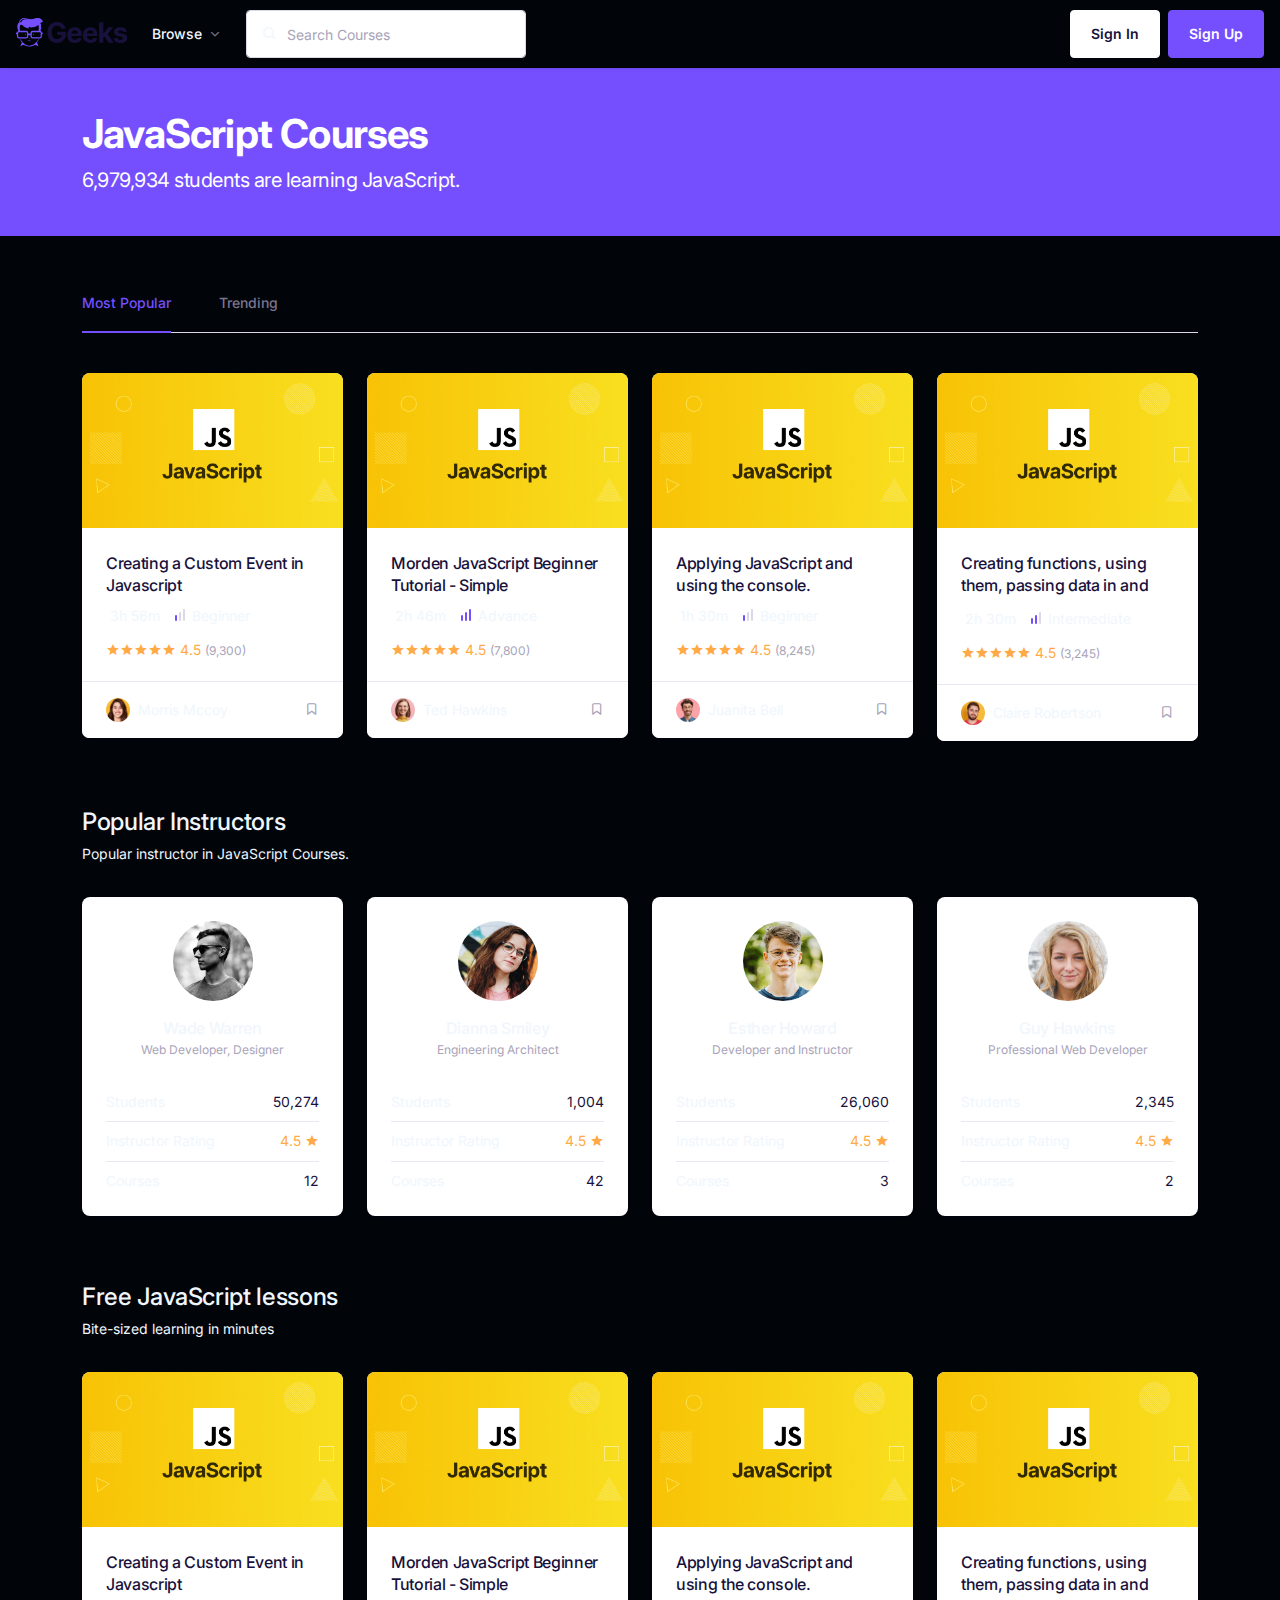
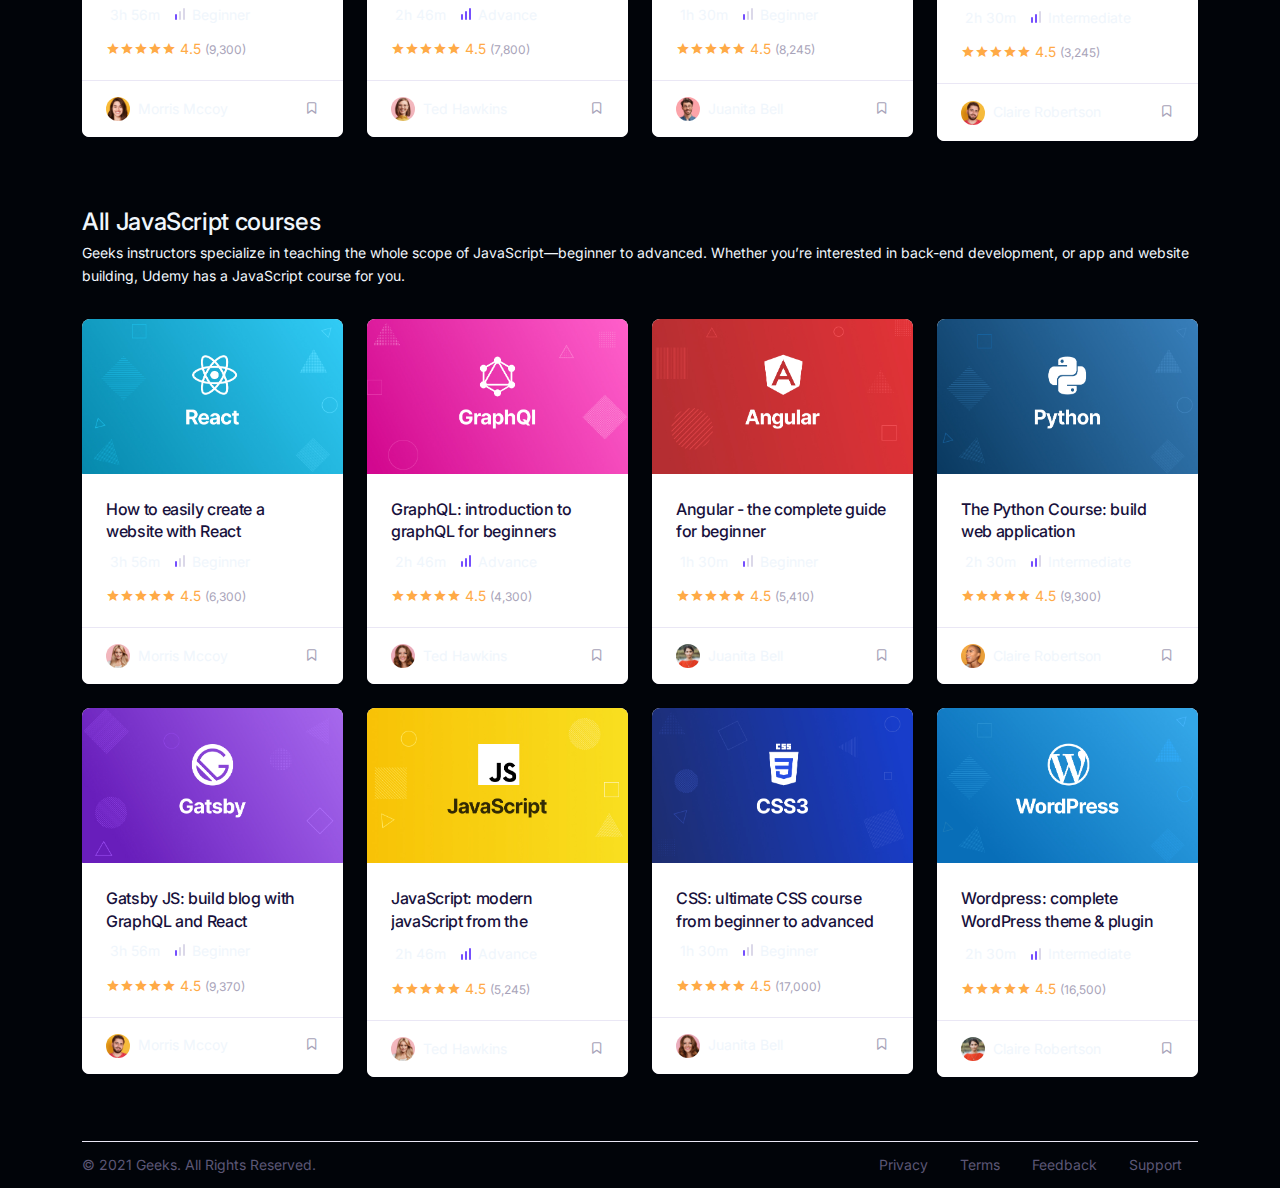
==== commit 8da70d00: "update" ====
--- a/course-category.html
+++ b/course-category.html
@@ -1,2481 +1,2481 @@
-<!DOCTYPE html>
-<html lang="en">
-
-<head>
-  <!-- Required meta tags -->
-<meta charset="utf-8">
-<meta name="viewport" content="width=device-width, initial-scale=1, shrink-to-fit=no">
-
-
-<!-- Favicon icon-->
-<link rel="shortcut icon" type="image/x-icon" href="assets/images/favicon/favicon.ico">
-
-
-<!-- Libs CSS -->
-<link href="assets/css/custom.css" rel="stylesheet" />
-<link href="assets/fonts/feather/feather.css" rel="stylesheet" />
-<link href="assets/libs/dragula/dist/dragula.min.css" rel="stylesheet" />
-<link href="assets/libs/%40mdi/font/css/materialdesignicons.min.css" rel="stylesheet" />
-<link href="assets/libs/prismjs/themes/prism.css" rel="stylesheet" />
-<link href="assets/libs/dropzone/dist/dropzone.css" rel="stylesheet" />
-<link href="assets/libs/magnific-popup/dist/magnific-popup.css" rel="stylesheet" />
-<link href="assets/libs/bootstrap-select/dist/css/bootstrap-select.min.css" rel="stylesheet">
-<link href="assets/libs/%40yaireo/tagify/dist/tagify.css" rel="stylesheet">
-<link href="assets/libs/tiny-slider/dist/tiny-slider.css" rel="stylesheet">
-<link href="assets/libs/tippy.js/dist/tippy.css" rel="stylesheet">
-
-
-<!-- Theme CSS -->
-<link rel="stylesheet" href="assets/css/theme.min.css">
-  <title>Geeks Academy</title>
-</head>
-
-<body>
-  <!-- Navbar -->
-  
-  <nav class="navbar navbar-expand-lg navbar-default">
-    <div class="container-fluid px-0">
-       <a class="navbar-brand" href="index.html"
-        ><img src="assets/images/brand/logo/logo.svg" alt=""
-        /></a>
-       <!-- Mobile view nav wrap -->
-       <!-- <ul class="navbar-nav navbar-right-wrap ml-auto d-lg-none d-flex nav-top-wrap">
-        <li class="dropdown stopevent">
-          <a class="btn btn-light btn-icon rounded-circle text-muted indicator indicator-primary" href="#!" role="button" id="dropdownNotification" data-toggle="dropdown" aria-haspopup="true" aria-expanded="false">
-            <i class="fe fe-bell"> </i>
-          </a>
-          <div class="dropdown-menu dropdown-menu-right shadow" aria-labelledby="dropdownNotification">
-            <div>
-              <div class="border-bottom px-3 pb-3 d-flex justify-content-between align-items-center">
-                <span class="h5 mb-0">Notifications</span>
-                <a href="# " class="text-muted"><span class="align-middle"><i class="fe fe-settings mr-1"></i></span></a>
-              </div>
-              <div class="slimScrollDiv" style="position: relative; overflow: hidden; width: auto; height: 300px;"><ul class="list-group list-group-flush notification-list-scroll" style="overflow: hidden; width: auto; height: 300px;">
-                <li class="list-group-item bg-light">
-                  <div class="row">
-                    <div class="col">
-                      <div class="d-flex">
-                        <img src="./assets/images/avatar/avatar-1.jpg" alt="" class="avatar-md rounded-circle">
-                        <div class="ml-3">
-                          <h5 class="font-weight-bold mb-1">Kristin Watson:</h5>
-                          <p class="mb-3">
-                            Krisitn Watsan like your comment on course Javascript
-                            Introduction!
-                          </p>
-                          <span class="font-size-xs text-muted">
-                            <span><span class="fe fe-thumbs-up text-success mr-1"></span>2 hours ago,</span>
-                            <span class="ml-1">2:19 PM</span>
-                          </span>
-                        </div>
-                      </div>
-                      <a class="stretched-link" href="#!"></a>
-                    </div>
-                    <div class="col-auto text-center">
-                      <a href="#!" class="badge-dot badge-info" data-toggle="tooltip" data-placement="top" title="" data-original-title="Mark as read">
-                      </a>
-                      <div>
-                        <a href="#!" data-toggle="tooltip" data-placement="top" title="" data-original-title="Remove">
-                          <i class="fe fe-x text-muted"></i>
-                        </a>
-                      </div>
-                    </div>
-                  </div>
-                </li>
-                <li class="list-group-item">
-                  <div class="row">
-                    <div class="col">
-                      <div class="d-flex">
-                        <img src="./assets/images/avatar/avatar-2.jpg" alt="" class="avatar-md rounded-circle">
-                        <div class="ml-3">
-                          <h5 class="font-weight-bold mb-1">Brooklyn Simmons</h5>
-                          <p class="mb-3">
-                            Just launched a new Courses React for Beginner.
-                          </p>
-                          <span class="font-size-xs text-muted">
-                            <span><span class="fe fe-thumbs-up text-success mr-1"></span>Oct 9,</span>
-                            <span class="ml-1">1:20 PM</span>
-                          </span>
-                        </div>
-                      </div>
-                      <a class="stretched-link" href="#!"></a>
-                    </div>
-                    <div class="col-auto text-center">
-                      <a href="#!" class="badge-dot badge-secondary" data-toggle="tooltip" data-placement="top" title="" data-original-title="Mark as unread">
-                      </a>
-                    </div>
-                  </div>
-                </li>
-                <li class="list-group-item">
-                  <div class="row">
-                    <div class="col">
-                      <div class="d-flex">
-                        <img src="./assets/images/avatar/avatar-3.jpg" alt="" class="avatar-md rounded-circle">
-                        <div class="ml-3">
-                          <h5 class="font-weight-bold mb-1">Jenny Wilson</h5>
-                          <p class="mb-3">
-                            Krisitn Watsan like your comment on course Javascript
-                            Introduction!
-                          </p>
-                          <span class="font-size-xs text-muted">
-                            <span><span class="fe fe-thumbs-up text-info mr-1"></span>Oct 9,</span>
-                            <span class="ml-1">1:56 PM</span>
-                          </span>
-                        </div>
-                      </div>
-                      <a class="stretched-link" href="#!"></a>
-                    </div>
-                    <div class="col-auto text-center">
-                      <a href="#!" class="badge-dot badge-secondary" data-toggle="tooltip" data-placement="top" title="" data-original-title="Mark as unread">
-                      </a>
-                    </div>
-                  </div>
-                </li>
-                <li class="list-group-item">
-                  <div class="row">
-                    <div class="col">
-                      <div class="d-flex">
-                        <img src="./assets/images/avatar/avatar-4.jpg" alt="" class="avatar-md rounded-circle">
-                        <div class="ml-3">
-                          <h5 class="font-weight-bold mb-1">Sina Ray</h5>
-                          <p class="mb-3">
-                            You earn new certificate for complete the Javascript
-                            Beginner course.
-                          </p>
-                          <span class="font-size-xs text-muted">
-                            <span><span class="fe fe-award text-warning mr-1"></span>Oct 9,</span>
-                            <span class="ml-1">1:56 PM</span>
-                          </span>
-                        </div>
-                      </div>
-                      <a class="stretched-link" href="#!"></a>
-                    </div>
-                    <div class="col-auto text-center">
-                      <a href="#!" class="badge-dot badge-secondary" data-toggle="tooltip" data-placement="top" title="" data-original-title="Mark as unread">
-                      </a>
-                    </div>
-                  </div>
-                </li>
-              </ul><div class="slimScrollBar" style="background: rgb(0, 0, 0); width: 7px; position: absolute; top: 0px; opacity: 0.4; display: block; border-radius: 7px; z-index: 99; right: 1px;"></div><div class="slimScrollRail" style="width: 7px; height: 100%; position: absolute; top: 0px; display: none; border-radius: 7px; background: rgb(51, 51, 51); opacity: 0.2; z-index: 90; right: 1px;"></div></div>
-              <div class="border-top px-3 pt-3 pb-0">
-                <a href="./pages/notification-history.html" class="text-link font-weight-semi-bold">See all Notifications</a>
-              </div>
-            </div>
-          </div>
-        </li>
-        <li class="dropdown ml-2 show">
-          <a class="rounded-circle" href="#!" role="button" id="dropdownUser" data-toggle="dropdown" aria-haspopup="true" aria-expanded="true">
-            <div class="avatar avatar-md avatar-indicators avatar-online">
-              <img alt="avatar" src="./assets/images/avatar/avatar-1.jpg" class="rounded-circle">
-            </div>
-          </a>
-          <div class="dropdown-menu dropdown-menu-right shadow show" aria-labelledby="dropdownUser">
-            <div class="dropdown-item">
-              <div class="d-flex">
-                <div class="avatar avatar-md avatar-indicators avatar-online">
-                  <img alt="avatar" src="./assets/images/avatar/avatar-1.jpg" class="rounded-circle">
-                </div>
-                <div class="ml-3 lh-1">
-                  <h5 class="mb-1">Annette Black</h5>
-                  <p class="mb-0 text-muted">annette@geeksui.com</p>
-                </div>
-              </div>
-            </div>
-            <div class="dropdown-divider"></div>
-            <ul class="list-unstyled">
-              <li class="dropdown-submenu dropleft-lg">
-                <a class="dropdown-item dropdown-list-group-item dropdown-toggle" href="#!">
-                  <i class="fe fe-circle mr-2"></i>Status
-                </a>
-                <ul class="dropdown-menu">
-                  <li>
-                    <a class="dropdown-item" href="#!">
-                      <span class="badge-dot bg-success mr-2"></span>Online
-                    </a>
-                  </li>
-                  <li>
-                    <a class="dropdown-item" href="#!">
-                      <span class="badge-dot bg-secondary mr-2"></span>Offline
-                    </a>
-                  </li>
-                  <li>
-                    <a class="dropdown-item" href="#!">
-                      <span class="badge-dot bg-warning mr-2"></span>Away
-                    </a>
-                  </li>
-                  <li>
-                    <a class="dropdown-item" href="#!">
-                      <span class="badge-dot bg-danger mr-2"></span>Busy
-                    </a>
-                  </li>
-                </ul>
-              </li>
-              <li>
-                <a class="dropdown-item" href="./pages/profile-edit.html">
-                  <i class="fe fe-user mr-2"></i>Profile
-                </a>
-              </li>
-              <li>
-                <a class="dropdown-item" href="./pages/student-subscriptions.html">
-                  <i class="fe fe-star mr-2"></i>Subscription
-                </a>
-              </li>
-              <li>
-                <a class="dropdown-item" href="#!">
-                  <i class="fe fe-settings mr-2"></i>Settings
-                </a>
-              </li>
-            </ul>
-            <div class="dropdown-divider"></div>
-            <ul class="list-unstyled">
-              <li>
-                <a class="dropdown-item" href="./index.html">
-                  <i class="fe fe-power mr-2"></i>Sign Out
-                </a>
-              </li>
-            </ul>
-          </div>
-        </li>
-      </ul> -->
-       <!-- Button -->
-       <button
-        class="navbar-toggler collapsed"
-        type="button"
-        data-toggle="collapse"
-        data-target="#navbar-default"
-        aria-controls="navbar-default"
-        aria-expanded="false"
-        aria-label="Toggle navigation"
-        >
-       <span class="icon-bar top-bar mt-0"></span>
-       <span class="icon-bar middle-bar"></span>
-       <span class="icon-bar bottom-bar"></span>
-       </button>
-       <!-- Collapse -->
-       <div class="collapse navbar-collapse" id="navbar-default">
-        <ul class="navbar-nav">
-         <li class="nav-item dropdown">
-          <a
-             class="nav-link dropdown-toggle"
-             href="#!"
-             id="navbarBrowse"
-             data-toggle="dropdown"
-             aria-haspopup="true"
-             aria-expanded="false"
-             data-display="static"
-             >
-          Browse
-          </a>
-          <ul
-             class="dropdown-menu dropdown-menu-arrow"
-             aria-labelledby="navbarBrowse"
-             >
-             <li class="dropdown-submenu dropright">
-              <a
-               class="dropdown-item dropdown-list-group-item dropdown-toggle"
-               href="#!"
-               >
-              Web Development
-              </a>
-              <ul class="dropdown-menu">
-               <li>
-                <a
-                   class="dropdown-item"
-                   href="./course-category.html"
-                   >
-                Bootstrap</a
-                   >
-               </li>
-               <li>
-                <a
-                   class="dropdown-item"
-                   href="./course-category.html"
-                   >
-                React
-                </a>
-               </li>
-               <li>
-                <a
-                   class="dropdown-item"
-                   href="./course-category.html"
-                   >
-                GraphQl</a
-                   >
-               </li>
-               <li>
-                <a
-                   class="dropdown-item"
-                   href="./course-category.html"
-                   >
-                Gatsby</a
-                   >
-               </li>
-               <li>
-                <a
-                   class="dropdown-item"
-                   href="./course-category.html"
-                   >
-                Grunt</a
-                   >
-               </li>
-               <li>
-                <a
-                   class="dropdown-item"
-                   href="./course-category.html"
-                   >
-                Svelte</a
-                   >
-               </li>
-               <li>
-                <a
-                   class="dropdown-item"
-                   href="./course-category.html"
-                   >
-                Meteor</a
-                   >
-               </li>
-               <li>
-                <a
-                   class="dropdown-item"
-                   href="./course-category.html"
-                   >
-                HTML5</a
-                   >
-               </li>
-               <li>
-                <a
-                   class="dropdown-item"
-                   href="./course-category.html"
-                   >
-                Angular</a
-                   >
-               </li>
-              </ul>
-             </li>
-             <li class="dropdown-submenu dropright">
-              <a
-               class="dropdown-item dropdown-list-group-item dropdown-toggle"
-               href="#!"
-               >
-              Design
-              </a>
-              <ul class="dropdown-menu">
-               <li>
-                <a
-                   class="dropdown-item"
-                   href="./course-category.html"
-                   >
-                Graphic Design</a
-                   >
-               </li>
-               <li>
-                <a
-                   class="dropdown-item"
-                   href="./course-category.html"
-                   >
-                Illustrator
-                </a>
-               </li>
-               <li>
-                <a
-                   class="dropdown-item"
-                   href="./course-category.html"
-                   >
-                UX / UI Design</a
-                   >
-               </li>
-               <li>
-                <a
-                   class="dropdown-item"
-                   href="./course-category.html"
-                   >
-                Figma Design</a
-                   >
-               </li>
-               <li>
-                <a
-                   class="dropdown-item"
-                   href="./course-category.html"
-                   >
-                Adobe XD</a
-                   >
-               </li>
-               <li>
-                <a
-                   class="dropdown-item"
-                   href="./course-category.html"
-                   >
-                Sketch</a
-                   >
-               </li>
-               <li>
-                <a
-                   class="dropdown-item"
-                   href="./course-category.html"
-                   >
-                Icon Design</a
-                   >
-               </li>
-               <li>
-                <a
-                   class="dropdown-item"
-                   href="./course-category.html"
-                   >
-                Photoshop</a
-                   >
-               </li>
-              </ul>
-             </li>
-             <li>
-              <a
-               href="./course-category.html"
-               class="dropdown-item"
-               >
-              Mobile App
-              </a>
-             </li>
-             <li>
-              <a
-               href="./course-category.html"
-               class="dropdown-item"
-               >
-              IT Software
-              </a>
-             </li>
-             <li>
-              <a
-               href="./course-category.html"
-               class="dropdown-item"
-               >
-              Marketing
-              </a>
-             </li>
-             <li>
-              <a
-               href="./course-category.html"
-               class="dropdown-item"
-               >
-              Music
-              </a>
-             </li>
-             <li>
-              <a
-               href="./course-category.html"
-               class="dropdown-item"
-               >
-              Life Style
-              </a>
-             </li>
-             <li>
-              <a
-               href="./course-category.html"
-               class="dropdown-item"
-               >
-              Business
-              </a>
-             </li>
-             <li>
-              <a
-               href="./course-category.html"
-               class="dropdown-item"
-               >
-              Photography
-              </a>
-             </li>
-          </ul>
-         </li>
-         <!-- <li class="nav-item dropdown">
-          <a
-             class="nav-link dropdown-toggle"
-             href="#!"
-             id="navbarBrowse"
-             data-toggle="dropdown"
-             aria-haspopup="true"
-             aria-expanded="false"
-             data-display="static"
-             >
-          Landings
-          </a>
-          <ul
-          class="dropdown-menu dropdown-menu-arrow"
-          aria-labelledby="navbarLanding"
-          >
-          <li>
-            <h4 class="dropdown-header">Landings</h4>
-          </li>
-          <li class="dropdown-submenu dropright">
-           <a
-            class="dropdown-item"
-            href="landing-courses.html"
-            >
-           Courses
-           </a>
-           <a
-           class="dropdown-item"
-           href="course-lead.html"
-           >
-           Lead Course
-          </a>
-          </ul>
-        </li>
-  
-      </li> -->
-      <!-- <li class="nav-item dropdown">
-       <a
-          class="nav-link dropdown-toggle"
-          href="#!"
-          id="navbarBrowse"
-          data-toggle="dropdown"
-          aria-haspopup="true"
-          aria-expanded="false"
-          data-display="static"
-          >
-       Pages
-       </a>
-       <ul
-       class="dropdown-menu dropdown-menu-arrow"
-       aria-labelledby="navbarPages"
-       >
-  
-        <li>
-          <h4 class="dropdown-header">Pages</h4>
-        </li>
-       <li class="dropdown-submenu dropright">
-        <a
-         class="dropdown-item"
-         href="course-single.html"
-         >
-        Course Single
-        </a>
-        <a
-        class="dropdown-item"
-        href="course-single-v2.html"
-        >
-        Course Single v2
-       </a>
-       <a
-       class="dropdown-item"
-       href="course-resume.html"
-       >
-       Course Resume
-      </a>
-      <a
-      class="dropdown-item"
-      href="course-category.html"
-      >
-      Course Category
-     </a>
-     <a
-     class="dropdown-item"
-     href="course-checkout.html"
-     >
-     Course Checkout
-    </a>
-    <a
-    class="dropdown-item"
-    href="course-filter-list.html"
-    >
-    Course List/Grid
-   </a>
-   <a
-   class="dropdown-item"
-   href="add-course.html"
-   >
-   Add New Course
-  </a>
-  <li class="dropdown-submenu dropright">
-    <a
-     class="dropdown-item dropdown-list-group-item dropdown-toggle"
-     href="#!"
-     >
-    Paths
-    </a>
-    <ul class="dropdown-menu">
-     <li>
-      <a
-         class="dropdown-item"
-         href="./course-path.html"
-         >
-      Browse Path</a
-         >
-     </li>
-     <li>
-      <a
-         class="dropdown-item"
-         href="./course-path-single.html"
-         >
-      Path Single</a
-         >
-     </li>
-    </ul>
-        <li>
-          <hr class="mx-3">
-        </li>
-       
-  
-        <li class="dropdown-submenu dropright">
-          <a
-           class="dropdown-item dropdown-list-group-item dropdown-toggle"
-           href="#!"
-           >
-          Blog
-          </a>
-          <ul class="dropdown-menu">
-           <li>
-            <a
-               class="dropdown-item"
-               href="./blog.html"
-               >
-            Listing</a
-               >
-           </li>
-           <li>
-            <a
-               class="dropdown-item"
-               href="./blog-single.html"
-               >
-            Article</a
-               >
-           </li>
-           <li>
-            <a
-               class="dropdown-item"
-               href="./blog-category.html"
-               >
-            Category</a
-               >
-           </li>
-           <li>
-            <a
-               class="dropdown-item"
-               href="./blog-sidebar.html"
-               >
-            Sidebar</a
-               >
-           </li>
-          </ul>
-          </li>
-   
-          <a
-          class="dropdown-item"
-          href="about.html"
-          >
-          About
-         </a>
-  
-         <a
-         class="dropdown-item"
-         href="about.html"
-         >
-         Help Center
-         <span class="badge badge-success m1-1">Pro</span>
-        </a>
-  
-        <a
-        class="dropdown-item"
-        href="pricing.html"
-        >
-        Pricing
-       </a>
-  
-       <li class="dropdown-submenu dropright">
-        <a class="dropdown-item dropdown-list-group-item dropdown-toggle" href="#!">
-        Specialty
-        </a>
-        <ul class="dropdown-menu">
-
-             <li>
-              <a class="dropdown-item" href="coming-soon.html">
-              Coming Soon
-              </a>
-           </li>
-           <li>
-            <a class="dropdown-item" href="404-error.html">
-            Error 404
-            </a>
-         </li>
-           <li>
-              <a class="dropdown-item" href="maintenance-mode.html">
-            Maintenance Mode
-              </a>
-           </li>
-           <li>
-            <a class="dropdown-item" href="terms-condition-page.html">
-          Terms &amp; Conditions
-            </a>
-         </li>
-        </ul>
-     </li>
-  
-  
-  
-  </li>
-       </ul>
-     </li> -->
-        
-     <!-- <li class="nav-item dropdown">
-      <a
-         class="nav-link dropdown-toggle"
-         href="#!"
-         id="navbarBrowse"
-         data-toggle="dropdown"
-         aria-haspopup="true"
-         aria-expanded="false"
-         data-display="static"
-         >
-      Accounts
-      </a>
-      <ul
-      class="dropdown-menu dropdown-menu-arrow"
-      aria-labelledby="navbarAccounts"
-      >
-  
-       <li>
-         <h4 class="dropdown-header">Accounts</h4>
-       </li>
-       <li class="dropdown-submenu dropright">
-        <a
-         class="dropdown-item dropdown-list-group-item dropdown-toggle"
-         href="#!"
-         >
-        Instructor
-        </a>
-        <ul class="dropdown-menu">
-          <li class="text-wrap">
-            <h5 class="dropdown-header text-dark">Instructor</h5>
-            <p class="dropdown-text ">Instructor dashboard for manage courses earning.</p>
-          </li>
-          <li><hr class="mx-3"></li>
-         <li>
-          <a
-             class="dropdown-item"
-             href="./dashboard-instructor.html"
-             >
-          Dashboard</a
-             >
-         </li>
-         <li>
-          <a
-             class="dropdown-item"
-             href="./instructor-profile.html"
-             >
-          Profile</a
-             >
-         </li>
-         <li>
-          <a
-             class="dropdown-item"
-             href="./instructor-courses.html"
-             >
-          My Courses</a
-             >
-         </li>
-         <li>
-          <a
-             class="dropdown-item"
-             href="./instructor-order.html"
-             >
-          Orders</a
-             >
-         </li>
-         <li>
-          <a
-             class="dropdown-item"
-             href="./instructor-reviews.html"
-             >
-          Reviews</a
-             >
-         </li>
-         <li>
-          <a
-             class="dropdown-item"
-             href="./instructor-students.html"
-             >
-          Students</a
-             >
-         </li>
-         <li>
-          <a
-             class="dropdown-item"
-             href="./instructor-payouts.html"
-             >
-          Payouts</a
-             >
-         </li>
-         <li>
-          <a
-             class="dropdown-item"
-             href="./instructor-earning.html"
-             >
-          Earing</a
-             >
-         </li>
-        </ul>
-        <li class="dropdown-submenu dropright">
-          <a
-           class="dropdown-item dropdown-list-group-item dropdown-toggle"
-           href="#!"
-           >
-          Students
-          </a>
-          <ul class="dropdown-menu">
-            <li class="text-wrap">
-              <h5 class="dropdown-header text-dark">Students</h5>
-              <p class="dropdown-text ">Students dashboard to manage your courses and subscription.</p>
-            </li>
-            <li><hr class="mx-3"></li>
-           <li>
-            <a
-               class="dropdown-item"
-               href="./dashboard-student.html"
-               >
-            Dashboard</a
-               >
-           </li>
-           <li>
-            <a
-               class="dropdown-item"
-               href="./student-subscriptions.html"
-               >
-            Subscription</a
-               >
-           </li>
-           <li>
-            <a
-               class="dropdown-item"
-               href="./payment-method.html"
-               >
-            Payments</a
-               >
-           </li>
-           <li>
-            <a
-               class="dropdown-item"
-               href="./billing-info.html"
-               >
-           Billing Info</a
-               >
-           </li>
-           <li>
-            <a
-               class="dropdown-item"
-               href="./invoice.html"
-               >
-           Invoice</a
-               >
-           </li>
-           <li>
-            <a
-               class="dropdown-item"
-               href="./invoice-details.html"
-               >
-            Invoice Details</a
-               >
-           </li>
-           <li>
-            <a
-               class="dropdown-item"
-               href="./dashboard-student.html"
-               >
-            Bookmarked</a
-               >
-           </li>
-           <li>
-            <a
-               class="dropdown-item"
-               href="./dashboard-student.html"
-               >
-           My Path</a
-               >
-           </li>
-          </ul>
-          
-  
-  
-          <li class="dropdown-submenu dropright">
-            <a
-             class="dropdown-item dropdown-list-group-item dropdown-toggle"
-             href="#!"
-             >
-            Admin
-            </a>
-            <ul class="dropdown-menu">
-              <li class="text-wrap">
-                <h5 class="dropdown-header text-dark">Master Admin</h5>
-                <p class="dropdown-text ">Master admin dashboard to manage courses, user, site setting, and work with amazing apps.</p>
-              </li>
-             
-              <li class="px-3">
-                <a
-                   class="btn btn-sm btn-primary btn-block"
-                   href="./admin-dashboard.html"
-                   >
-                Go to Dashboard</a
-                   >
-               </li>
-            </ul>
-            
-          
-            <li><hr class="mx-3"></li>
-            <li>
-             <a
-                class="dropdown-item"
-                href="./sign-in.html"
-                >
-             Sign In</a
-                >
-            </li>
-            <li>
-             <a
-                class="dropdown-item"
-                href="./sign-up.html"
-                >
-             Sign Up</a
-                >
-            </li>
-            <li>
-             <a
-                class="dropdown-item"
-                href="./forget-password.html"
-                >
-             Forget Password</a
-                >
-            </li>
-            <li>
-             <a
-                class="dropdown-item"
-                href="./profile-edit.html"
-                >
-             Edit Profile</a
-                >
-            </li>
-            <li>
-             <a
-                class="dropdown-item"
-                href="./security.html"
-                >
-             Security</a
-                >
-            </li>
-            <li>
-             <a
-                class="dropdown-item"
-                href="./social-profile.html"
-                >
-             Social Profils</a
-                >
-            </li>
-            <li>
-             <a
-                class="dropdown-item"
-                href="./notifications.html"
-                >
-             Notifications</a
-                >
-            </li>
-            <li>
-             <a
-                class="dropdown-item"
-                href="./profile-privacy.html"
-                >
-             Privacy Settings</a
-                >
-            </li>
-            <li>
-             <a
-                class="dropdown-item"
-                href="./delete-profile.html"
-                >
-             Delete Profile</a
-                >
-            </li>
-            <li>
-             <a
-                class="dropdown-item"
-                href="./linked-accounts.html"
-                >
-             Linked Accounts</a
-                >
-            </li>
-          </ul>
-           
-          </li>
-        </ul>
-         
-        </li>
-  
-        
-  
-      </ul>
-  
-      
-       
-      </li>
-   -->
-  
-      
-        </ul>
-        <form class="mt-3 mt-lg-0 ml-lg-3 d-flex align-items-center">
-         <span class="position-absolute pl-3 search-icon">
-         <i class="fe fe-search"></i>
-         </span>
-         <input
-          type="search"
-          class="form-control pl-6"
-          placeholder="Search Courses"
-          />
-        </form>
-        <div class="ml-auto mt-3 mt-lg-0">
-          <a href="sign-in.html" class="btn btn-white shadow-sm mr-1">Sign In</a>
-          <a href="sign-up.html" class="btn btn-primary">Sign Up</a>
-         </div>
-         <!-- <ul class="navbar-nav navbar-right-wrap ml-auto d-none d-lg-block">
-          <li class="dropdown d-inline-block stopevent">
-            <a class="btn btn-light btn-icon rounded-circle text-muted indicator indicator-primary" href="#!" role="button" id="dropdownNotificationSecond" data-toggle="dropdown" aria-haspopup="true" aria-expanded="false">
-              <i class="fe fe-bell"> </i>
-            </a>
-            <div class="dropdown-menu dropdown-menu-xl dropdown-menu-right" aria-labelledby="dropdownNotificationSecond">
-              <div>
-                <div class="border-bottom px-3 pb-3 d-flex justify-content-between align-items-center">
-                  <span class="h5 mb-0">Notifications</span>
-                  <a href="# " class="text-muted"><span class="align-middle"><i class="fe fe-settings mr-1"></i></span></a>
-                </div>
-                <div class="slimScrollDiv" style="position: relative; overflow: hidden; width: auto; height: 300px;"><ul class="list-group list-group-flush notification-list-scroll" style="overflow: hidden; width: auto; height: 300px;">
-                  <li class="list-group-item bg-light">
-                    <div class="row">
-                      <div class="col">
-                        <div class="d-flex">
-                          <img src="./assets/images/avatar/avatar-1.jpg" alt="" class="avatar-md rounded-circle">
-                          <div class="ml-3">
-                            <h5 class="font-weight-bold mb-1">Kristin Watson:</h5>
-                            <p class="mb-3">
-                              Krisitn Watsan like your comment on course
-                              Javascript Introduction!
-                            </p>
-                            <span class="font-size-xs text-muted">
-                              <span><span class="fe fe-thumbs-up text-success mr-1"></span>2 hours ago,</span>
-                              <span class="ml-1">2:19 PM</span>
-                            </span>
-                          </div>
-                        </div>
-                        <a class="stretched-link" href="#!"></a>
-                      </div>
-                      <div class="col-auto text-center">
-                        <a href="#!" class="badge-dot badge-info" data-toggle="tooltip" data-placement="top" title="" data-original-title="Mark as read">
-                        </a>
-                        <div>
-                          <a href="#!" class="bg-transparent" data-toggle="tooltip" data-placement="top" title="" data-original-title="Remove">
-                            <i class="fe fe-x text-muted"></i>
-                          </a>
-                        </div>
-                      </div>
-                    </div>
-                  </li>
-                  <li class="list-group-item">
-                    <div class="row">
-                      <div class="col">
-                        <div class="d-flex">
-                          <img src="./assets/images/avatar/avatar-2.jpg" alt="" class="avatar-md rounded-circle">
-                          <div class="ml-3">
-                            <h5 class="font-weight-bold mb-1">
-                              Brooklyn Simmons
-                            </h5>
-                            <p class="mb-3">
-                              Just launched a new Courses React for Beginner.
-                            </p>
-                            <span class="font-size-xs text-muted">
-                              <span><span class="fe fe-thumbs-up text-success mr-1"></span>Oct 9,</span>
-                              <span class="ml-1">1:20 PM</span>
-                            </span>
-                          </div>
-                        </div>
-                        <a class="stretched-link" href="#!"></a>
-                      </div>
-                      <div class="col-auto text-center">
-                        <a href="#!" class="badge-dot badge-secondary" data-toggle="tooltip" data-placement="top" title="" data-original-title="Mark as unread">
-                        </a>
-                      </div>
-                    </div>
-                  </li>
-                  <li class="list-group-item">
-                    <div class="row">
-                      <div class="col">
-                        <div class="d-flex">
-                          <img src="./assets/images/avatar/avatar-3.jpg" alt="" class="avatar-md rounded-circle">
-                          <div class="ml-3">
-                            <h5 class="font-weight-bold mb-1">Jenny Wilson</h5>
-                            <p class="mb-3">
-                              Krisitn Watsan like your comment on course
-                              Javascript Introduction!
-                            </p>
-                            <span class="font-size-xs text-muted">
-                              <span><span class="fe fe-thumbs-up text-info mr-1"></span>Oct 9,</span>
-                              <span class="ml-1">1:56 PM</span>
-                            </span>
-                          </div>
-                        </div>
-                        <a class="stretched-link" href="#!"></a>
-                      </div>
-                      <div class="col-auto text-center">
-                        <a href="#!" class="badge-dot badge-secondary" data-toggle="tooltip" data-placement="top" title="" data-original-title="Mark as unread">
-                        </a>
-                      </div>
-                    </div>
-                  </li>
-                  <li class="list-group-item">
-                    <div class="row">
-                      <div class="col">
-                        <div class="d-flex">
-                          <img src="./assets/images/avatar/avatar-4.jpg" alt="" class="avatar-md rounded-circle">
-                          <div class="ml-3">
-                            <h5 class="font-weight-bold mb-1">Sina Ray</h5>
-                            <p class="mb-3">
-                              You earn new certificate for complete the Javascript
-                              Beginner course.
-                            </p>
-                            <span class="font-size-xs text-muted">
-                              <span><span class="fe fe-award text-warning mr-1"></span>Oct 9,</span>
-                              <span class="ml-1">1:56 PM</span>
-                            </span>
-                          </div>
-                        </div>
-                        <a class="stretched-link" href="#!"></a>
-                      </div>
-                      <div class="col-auto text-center">
-                        <a href="#!" class="badge-dot badge-secondary" data-toggle="tooltip" data-placement="top" title="" data-original-title="Mark as unread">
-                        </a>
-                      </div>
-                    </div>
-                  </li>
-                </ul><div class="slimScrollBar" style="background: rgb(0, 0, 0); width: 7px; position: absolute; top: 0px; opacity: 0.4; display: none; border-radius: 7px; z-index: 99; right: 1px; height: 173.41px;"></div><div class="slimScrollRail" style="width: 7px; height: 100%; position: absolute; top: 0px; display: none; border-radius: 7px; background: rgb(51, 51, 51); opacity: 0.2; z-index: 90; right: 1px;"></div></div>
-                <div class="border-top px-3 pt-3 pb-0">
-                  <a href="./pages/notification-history.html" class="text-link font-weight-semi-bold">See all Notifications</a>
-                </div>
-              </div>
-            </div>
-          </li>
-          <li class="dropdown ml-2 d-inline-block">
-            <a class="rounded-circle" href="#!" role="button" id="dropdownUserProfile" data-toggle="dropdown" aria-haspopup="true" aria-expanded="false">
-              <div class="avatar avatar-md avatar-indicators avatar-online">
-                <img alt="avatar" src="./assets/images/avatar/avatar-1.jpg" class="rounded-circle">
-              </div>
-            </a>
-            <div class="dropdown-menu dropdown-menu-right" aria-labelledby="dropdownUserProfile">
-              <div class="dropdown-item">
-                <div class="d-flex">
-                  <div class="avatar avatar-md avatar-indicators avatar-online">
-                    <img alt="avatar" src="./assets/images/avatar/avatar-1.jpg" class="rounded-circle">
-                  </div>
-                  <div class="ml-3 lh-1">
-                    <h5 class="mb-1">Annette Black</h5>
-                    <p class="mb-0 text-muted">annette@geeksui.com</p>
-                  </div>
-                </div>
-              </div>
-              <div class="dropdown-divider"></div>
-              <ul class="list-unstyled">
-                <li class="dropdown-submenu dropleft-lg">
-                  <a class="dropdown-item dropdown-list-group-item dropdown-toggle" href="#!">
-                    <i class="fe fe-circle mr-2"></i>Status
-                  </a>
-                  <ul class="dropdown-menu">
-                    <li>
-                      <a class="dropdown-item" href="#!">
-                        <span class="badge-dot bg-success mr-2"></span>Online
-                      </a>
-                    </li>
-                    <li>
-                      <a class="dropdown-item" href="#!">
-                        <span class="badge-dot bg-secondary mr-2"></span>Offline
-                      </a>
-                    </li>
-                    <li>
-                      <a class="dropdown-item" href="#!">
-                        <span class="badge-dot bg-warning mr-2"></span>Away
-                      </a>
-                    </li>
-                    <li>
-                      <a class="dropdown-item" href="#!">
-                        <span class="badge-dot bg-danger mr-2"></span>Busy
-                      </a>
-                    </li>
-                  </ul>
-                </li>
-                <li>
-                  <a class="dropdown-item" href="./pages/profile-edit.html">
-                    <i class="fe fe-user mr-2"></i>Profile
-                  </a>
-                </li>
-                <li>
-                  <a class="dropdown-item" href="./pages/student-subscriptions.html">
-                    <i class="fe fe-star mr-2"></i>Subscription
-                  </a>
-                </li>
-                <li>
-                  <a class="dropdown-item" href="#!">
-                    <i class="fe fe-settings mr-2"></i>Settings
-                  </a>
-                </li>
-              </ul>
-              <div class="dropdown-divider"></div>
-              <ul class="list-unstyled">
-                <li>
-                  <a class="dropdown-item" href="./index.html">
-                    <i class="fe fe-power mr-2"></i>Sign Out
-                  </a>
-                </li>
-              </ul>
-            </div>
-          </li>
-        </ul> -->
-        
-       </div>
-    </div>
-   </nav>
-
-  <!-- Page header -->
-  <!-- Page header -->
-  <div class="py-4 py-lg-6 bg-primary">
-    <div class="container">
-      <div class="row">
-        <div class="col-lg-12 col-md-12 col-12">
-          <div>
-            <h1 class="text-white mb-1 display-4">JavaScript Courses</h1>
-            <p class="mb-0 text-white lead">6,979,934 students are learning JavaScript.</p>
-          </div>
-        </div>
-      </div>
-    </div>
-  </div>
-  <!-- Content -->
-  <div class="py-6">
-    <div class="container">
-      <div class="row mb-6">
-        <div class="col-md-12">
-          <!-- Nav -->
-          <ul class="nav nav-lb-tab mb-6" id="tab" role="tablist">
-            <li class="nav-item ml-0" role="presentation">
-              <a class="nav-link active" id="most-popular-tab" data-toggle="pill" href="#most-popular" role="tab"
-                aria-controls="most-popular" aria-selected="true">Most Popular</a>
-            </li>
-            <li class="nav-item" role="presentation">
-              <a class="nav-link" id="trending-tab" data-toggle="pill" href="#trending" role="tab"
-                aria-controls="trending" aria-selected="false">Trending</a>
-            </li>
-          </ul>
-          <!-- Tab Content -->
-          <div class="tab-content" id="tabContent">
-            <!-- Tab Pane -->
-            <div class="tab-pane fade show active" id="most-popular" role="tabpanel" aria-labelledby="most-popular-tab">
-              <div class="row">
-                <div class="col-lg-3 col-md-6 col-12">
-                  <!-- Card -->
-                  <div class="card  mb-4 card-hover">
-                    <a href="course-single.html" class="card-img-top"><img src="./assets/images/course/course-javascript.jpg" alt=""
-                        class="card-img-top rounded-top"></a>
-                    <!-- Card body -->
-                    <div class="card-body">
-                      <h3 class="h4 mb-2 text-truncate-line-2 "><a href="course-single.html"  class="text-inherit">Creating a Custom
-                          Event in Javascript</a></h3>
-                      <ul class="mb-3  list-inline">
-                        <li class="list-inline-item"><i class="far fa-clock mr-1"></i>3h 56m
-                        </li>
-                        <li class="list-inline-item"><svg class="mr-1 mt-n1" width="16" height="16" viewBox="0 0 16 16"
-                            fill="none" xmlns="http://www.w3.org/2000/svg">
-                            <rect x="3" y="8" width="2" height="6" rx="1" fill="#754FFE">
-                            </rect>
-                            <rect x="7" y="5" width="2" height="9" rx="1" fill="#DBD8E9">
-                            </rect>
-                            <rect x="11" y="2" width="2" height="12" rx="1" fill="#DBD8E9">
-                            </rect>
-                          </svg>Beginner </li>
-                      </ul>
-                      <div class="lh-1">
-                        <span>
-                          <i class="mdi mdi-star text-warning mr-n1"></i>
-                          <i class="mdi mdi-star text-warning mr-n1"></i>
-                          <i class="mdi mdi-star text-warning mr-n1"></i>
-                          <i class="mdi mdi-star text-warning mr-n1"></i>
-                          <i class="mdi mdi-star text-warning"></i>
-                        </span>
-                        <span class="text-warning">4.5</span>
-                        <span class="font-size-xs text-muted">(9,300)</span>
-                      </div>
-                    </div>
-                    <!-- Card Footer -->
-                    <div class="card-footer">
-                      <div class="row align-items-center no-gutters">
-                        <div class="col-auto">
-                          <img src="./assets/images/avatar/avatar-3.jpg" class="rounded-circle avatar-xs" alt="">
-                        </div>
-                        <div class="col ml-2">
-                          <span>Morris Mccoy</span>
-                        </div>
-                        <div class="col-auto">
-                        <a href="course-single.html"  class="text-muted bookmark">
-                    <i class="fe fe-bookmark  "></i>
-                  </a>
-                        </div>
-                      </div>
-                    </div>
-                  </div>
-                </div>
-                <!-- Card -->
-                <div class="col-lg-3 col-md-6 col-12">
-                  <div class="card  mb-4 card-hover">
-                    <a href="course-single.html"  class="card-img-top"><img src="./assets/images/course/course-javascript.jpg" alt=""
-                        class="card-img-top rounded-top"></a>
-                    <!-- Card Body -->
-                    <div class="card-body">
-                      <h3 class="h4 mb-2 text-truncate-line-2 "><a href="course-single.html"  class="text-inherit">Morden JavaScript
-                          Beginner Tutorial -
-                          Simple</a></h3>
-                      <ul class="mb-3  list-inline">
-                        <li class="list-inline-item"><i class="far fa-clock mr-1"></i>2h 46m
-                        </li>
-                        <li class="list-inline-item"><svg class="mr-1 mt-n1" width="16" height="16" viewBox="0 0 16 16"
-                            fill="none" xmlns="http://www.w3.org/2000/svg">
-                            <rect x="3" y="8" width="2" height="6" rx="1" fill="#754FFE">
-                            </rect>
-                            <rect x="7" y="5" width="2" height="9" rx="1" fill="#754FFE">
-                            </rect>
-                            <rect x="11" y="2" width="2" height="12" rx="1" fill="#754FFE">
-                            </rect>
-                          </svg>Advance </li>
-                      </ul>
-                      <div class="lh-1">
-                        <span>
-                          <i class="mdi mdi-star text-warning mr-n1"></i>
-                          <i class="mdi mdi-star text-warning mr-n1"></i>
-                          <i class="mdi mdi-star text-warning mr-n1"></i>
-                          <i class="mdi mdi-star text-warning mr-n1"></i>
-                          <i class="mdi mdi-star text-warning"></i>
-                        </span>
-                        <span class="text-warning">4.5</span>
-                        <span class="font-size-xs text-muted">(7,800)</span>
-                      </div>
-                    </div>
-                    <!-- Card Footer -->
-                    <div class="card-footer">
-                      <div class="row align-items-center no-gutters">
-                        <div class="col-auto">
-                          <img src="./assets/images/avatar/avatar-2.jpg" class="rounded-circle avatar-xs" alt="">
-                        </div>
-                        <div class="col ml-2">
-                          <span>Ted Hawkins</span>
-                        </div>
-                        <div class="col-auto">
-                        <a href="course-single.html"  class="text-muted bookmark">
-                    <i class="fe fe-bookmark  "></i>
-                  </a>
-                        </div>
-                      </div>
-                    </div>
-                  </div>
-                </div>
-                <div class="col-lg-3 col-md-6 col-12">
-                  <!-- Card -->
-                  <div class="card  mb-4 card-hover">
-                    <a href="course-single.html"  class="card-img-top"><img src="./assets/images/course/course-javascript.jpg" alt=""
-                        class="card-img-top rounded-top"></a>
-                    <!-- Card Body -->
-                    <div class="card-body">
-                      <h3 class="h4 mb-2 text-truncate-line-2 "><a href="course-single.html"  class="text-inherit">Applying JavaScript
-                          and using the console.</a>
-                      </h3>
-                      <!-- List inline -->
-                      <ul class="mb-3 list-inline">
-                        <li class="list-inline-item"><i class="far fa-clock mr-1"></i>1h 30m
-                        </li>
-                        <li class="list-inline-item"><svg class="mr-1 mt-n1" width="16" height="16" viewBox="0 0 16 16"
-                            fill="none" xmlns="http://www.w3.org/2000/svg">
-                            <rect x="3" y="8" width="2" height="6" rx="1" fill="#754FFE">
-                            </rect>
-                            <rect x="7" y="5" width="2" height="9" rx="1" fill="#DBD8E9">
-                            </rect>
-                            <rect x="11" y="2" width="2" height="12" rx="1" fill="#DBD8E9">
-                            </rect>
-                          </svg>Beginner </li>
-                      </ul>
-                      <div class="lh-1">
-                        <span>
-                          <i class="mdi mdi-star text-warning mr-n1"></i>
-                          <i class="mdi mdi-star text-warning mr-n1"></i>
-                          <i class="mdi mdi-star text-warning mr-n1"></i>
-                          <i class="mdi mdi-star text-warning mr-n1"></i>
-                          <i class="mdi mdi-star text-warning"></i>
-                        </span>
-                        <span class="text-warning">4.5</span>
-                        <span class="font-size-xs text-muted">(8,245)</span>
-                      </div>
-                    </div>
-                    <!-- Card Footer -->
-                    <div class="card-footer">
-                      <div class="row align-items-center no-gutters">
-                        <div class="col-auto">
-                          <img src="./assets/images/avatar/avatar-4.jpg" class="rounded-circle avatar-xs" alt="">
-                        </div>
-                        <div class="col ml-2">
-                          <span>Juanita Bell</span>
-                        </div>
-                        <div class="col-auto">
-                        <a href="course-single.html"  class="text-muted bookmark">
-                    <i class="fe fe-bookmark  "></i>
-                  </a>
-                        </div>
-                      </div>
-                    </div>
-                  </div>
-                </div>
-                <div class="col-lg-3 col-md-6 col-12">
-                  <!-- Card -->
-                  <div class="card  mb-4 card-hover">
-                    <a href="course-single.html"  class="card-img-top"><img src="./assets/images/course/course-javascript.jpg" alt=""
-                        class="card-img-top rounded-top"></a>
-                    <!-- Card body -->
-                    <div class="card-body">
-                      <h3 class="h4 mb-2 text-truncate-line-2 "><a href="course-single.html"  class="text-inherit">Creating functions,
-                          using them, passing data in
-                          and out.</a></h3>
-                      <!-- list inline -->
-                      <ul class="mb-3  list-inline">
-                        <li class="list-inline-item"><i class="far fa-clock mr-1"></i>2h 30m
-                        </li>
-                        <li class="list-inline-item"><svg class="mr-1 mt-n1" width="16" height="16" viewBox="0 0 16 16"
-                            fill="none" xmlns="http://www.w3.org/2000/svg">
-                            <rect x="3" y="8" width="2" height="6" rx="1" fill="#754FFE">
-                            </rect>
-                            <rect x="7" y="5" width="2" height="9" rx="1" fill="#754FFE">
-                            </rect>
-                            <rect x="11" y="2" width="2" height="12" rx="1" fill="#DBD8E9">
-                            </rect>
-                          </svg>Intermediate </li>
-                      </ul>
-                      <div class="lh-1">
-                        <span>
-                          <i class="mdi mdi-star text-warning mr-n1"></i>
-                          <i class="mdi mdi-star text-warning mr-n1"></i>
-                          <i class="mdi mdi-star text-warning mr-n1"></i>
-                          <i class="mdi mdi-star text-warning mr-n1"></i>
-                          <i class="mdi mdi-star text-warning"></i>
-                        </span>
-                        <span class="text-warning">4.5</span>
-                        <span class="font-size-xs text-muted">(3,245)</span>
-                      </div>
-                    </div>
-                    <!-- Card footer -->
-                    <div class="card-footer">
-                      <div class="row align-items-center no-gutters">
-                        <div class="col-auto">
-                          <img src="./assets/images/avatar/avatar-5.jpg" class="rounded-circle avatar-xs" alt="">
-                        </div>
-                        <div class="col ml-2">
-                          <span>Claire Robertson</span>
-                        </div>
-                        <div class="col-auto">
-                        <a href="course-single.html"  class="text-muted bookmark">
-                    <i class="fe fe-bookmark  "></i>
-                  </a>
-                        </div>
-                      </div>
-                    </div>
-                  </div>
-                </div>
-              </div>
-            </div>
-            <div class="tab-pane fade" id="trending" role="tabpanel" aria-labelledby="trending-tab">
-              <!-- Tab pane -->
-              <div class="row">
-                <div class="col-lg-3 col-md-6 col-12">
-                  <!-- Card -->
-                  <div class="card  mb-4 card-hover">
-                    <a href="course-single.html"  class="card-img-top"><img src="./assets/images/course/course-react.jpg" alt=""
-                        class="card-img-top rounded-top"></a>
-                    <!-- Card body -->
-                    <div class="card-body">
-                      <h3 class="h4 mb-2 text-truncate-line-2 "><a href="course-single.html"  class="text-inherit">How to easily create a
-                          website with React</a>
-                      </h3>
-                      <ul class="mb-3  list-inline">
-                        <li class="list-inline-item"><i class="far fa-clock mr-1"></i>3h 56m
-                        </li>
-                        <li class="list-inline-item"><svg class="mr-1 mt-n1" width="16" height="16" viewBox="0 0 16 16"
-                            fill="none" xmlns="http://www.w3.org/2000/svg">
-                            <rect x="3" y="8" width="2" height="6" rx="1" fill="#754FFE">
-                            </rect>
-                            <rect x="7" y="5" width="2" height="9" rx="1" fill="#DBD8E9">
-                            </rect>
-                            <rect x="11" y="2" width="2" height="12" rx="1" fill="#DBD8E9">
-                            </rect>
-                          </svg>Beginner </li>
-                      </ul>
-                      <div class="lh-1">
-                        <span>
-                          <i class="mdi mdi-star text-warning mr-n1"></i>
-                          <i class="mdi mdi-star text-warning mr-n1"></i>
-                          <i class="mdi mdi-star text-warning mr-n1"></i>
-                          <i class="mdi mdi-star text-warning mr-n1"></i>
-                          <i class="mdi mdi-star text-warning"></i>
-                        </span>
-                        <span class="text-warning">4.5</span>
-                        <span class="font-size-xs text-muted">(6,300)</span>
-                      </div>
-                    </div>
-                    <!-- Card Footer -->
-                    <div class="card-footer">
-                      <div class="row align-items-center no-gutters">
-                        <div class="col-auto">
-                          <img src="./assets/images/avatar/avatar-6.jpg" class="rounded-circle avatar-xs" alt="">
-                        </div>
-                        <div class="col ml-2">
-                          <span>Morris Mccoy</span>
-                        </div>
-                        <div class="col-auto">
-                        <a href="course-single.html"  class="text-muted bookmark">
-                    <i class="fe fe-bookmark  "></i>
-                  </a>
-                        </div>
-                      </div>
-                    </div>
-                  </div>
-                </div>
-                <div class="col-lg-3 col-md-6 col-12">
-                  <!-- Card -->
-                  <div class="card  mb-4 card-hover">
-                    <a href="course-single.html"  class="card-img-top"><img src="./assets/images/course/course-graphql.jpg" alt=""
-                        class="card-img-top rounded-top"></a>
-                    <!-- Card body -->
-                    <div class="card-body">
-                      <h3 class="h4 mb-2 text-truncate-line-2 "><a href="course-single.html"  class="text-inherit">GraphQL: introduction
-                          to graphQL for
-                          beginners</a></h3>
-                      <ul class="mb-3 list-inline">
-                        <li class="list-inline-item"><i class="far fa-clock mr-1"></i>2h 46m
-                        </li>
-                        <li class="list-inline-item"><svg class="mr-1 mt-n1" width="16" height="16" viewBox="0 0 16 16"
-                            fill="none" xmlns="http://www.w3.org/2000/svg">
-                            <rect x="3" y="8" width="2" height="6" rx="1" fill="#754FFE">
-                            </rect>
-                            <rect x="7" y="5" width="2" height="9" rx="1" fill="#754FFE">
-                            </rect>
-                            <rect x="11" y="2" width="2" height="12" rx="1" fill="#754FFE">
-                            </rect>
-                          </svg>Advance </li>
-                      </ul>
-                      <div class="lh-1">
-                        <span>
-                          <i class="mdi mdi-star text-warning mr-n1"></i>
-                          <i class="mdi mdi-star text-warning mr-n1"></i>
-                          <i class="mdi mdi-star text-warning mr-n1"></i>
-                          <i class="mdi mdi-star text-warning mr-n1"></i>
-                          <i class="mdi mdi-star text-warning"></i>
-                        </span>
-                        <span class="text-warning">4.5</span>
-                        <span class="font-size-xs text-muted">(4,300)</span>
-                      </div>
-                    </div>
-                    <!-- Card footer -->
-                    <div class="card-footer">
-                      <div class="row align-items-center no-gutters">
-                        <div class="col-auto">
-                          <img src="./assets/images/avatar/avatar-7.jpg" class="rounded-circle avatar-xs" alt="">
-                        </div>
-                        <div class="col ml-2">
-                          <span>Ted Hawkins</span>
-                        </div>
-                        <div class="col-auto">
-                        <a href="course-single.html"  class="text-muted bookmark">
-                    <i class="fe fe-bookmark  "></i>
-                  </a>
-                        </div>
-                      </div>
-                    </div>
-                  </div>
-                </div>
-                <div class="col-lg-3 col-md-6 col-12">
-                  <!-- Card -->
-                  <div class="card  mb-4 card-hover">
-                    <a href="course-single.html"  class="card-img-top"><img src="./assets/images/course/course-angular.jpg" alt=""
-                        class="card-img-top rounded-top"></a>
-                    <!-- Card body -->
-                    <div class="card-body">
-                      <h3 class="h4 mb-2 text-truncate-line-2 "><a href="course-single.html"  class="text-inherit">Angular - the complete
-                          guide for beginner</a>
-                      </h3>
-                      <!-- List inline -->
-                      <ul class="mb-3  list-inline">
-                        <li class="list-inline-item"><i class="far fa-clock mr-1"></i>1h 30m
-                        </li>
-                        <li class="list-inline-item"><svg class="mr-1 mt-n1" width="16" height="16" viewBox="0 0 16 16"
-                            fill="none" xmlns="http://www.w3.org/2000/svg">
-                            <rect x="3" y="8" width="2" height="6" rx="1" fill="#754FFE">
-                            </rect>
-                            <rect x="7" y="5" width="2" height="9" rx="1" fill="#DBD8E9">
-                            </rect>
-                            <rect x="11" y="2" width="2" height="12" rx="1" fill="#DBD8E9">
-                            </rect>
-                          </svg>Beginner </li>
-                      </ul>
-                      <div class="lh-1">
-                        <span>
-                          <i class="mdi mdi-star text-warning mr-n1"></i>
-                          <i class="mdi mdi-star text-warning mr-n1"></i>
-                          <i class="mdi mdi-star text-warning mr-n1"></i>
-                          <i class="mdi mdi-star text-warning mr-n1"></i>
-                          <i class="mdi mdi-star text-warning"></i>
-                        </span>
-                        <span class="text-warning">4.5</span>
-                        <span class="font-size-xs text-muted">(5,410)</span>
-                      </div>
-                    </div>
-                    <!-- Card footer -->
-                    <div class="card-footer">
-                      <div class="row align-items-center no-gutters">
-                        <div class="col-auto">
-                          <img src="./assets/images/avatar/avatar-8.jpg" class="rounded-circle avatar-xs" alt="">
-                        </div>
-                        <div class="col ml-2">
-                          <span>Juanita Bell</span>
-                        </div>
-                        <div class="col-auto">
-                        <a href="course-single.html"  class="text-muted bookmark">
-                    <i class="fe fe-bookmark  "></i>
-                  </a>
-                        </div>
-                      </div>
-                    </div>
-                  </div>
-                </div>
-                <div class="col-lg-3 col-md-6 col-12">
-                  <!-- Card -->
-                  <div class="card  mb-4 card-hover">
-                    <a href="course-single.html"  class="card-img-top"><img src="./assets/images/course/course-python.jpg" alt=""
-                        class="card-img-top rounded-top"></a>
-                    <!-- Card body -->
-                    <div class="card-body">
-                      <h3 class="h4 mb-2 text-truncate-line-2 "><a href="course-single.html"  class="text-inherit">The Python Course:
-                          build web application</a>
-                      </h3>
-                      <!-- List inline -->
-                      <ul class="mb-3  list-inline">
-                        <li class="list-inline-item"><i class="far fa-clock mr-1"></i>2h 30m
-                        </li>
-                        <li class="list-inline-item"><svg class="mr-1 mt-n1" width="16" height="16" viewBox="0 0 16 16"
-                            fill="none" xmlns="http://www.w3.org/2000/svg">
-                            <rect x="3" y="8" width="2" height="6" rx="1" fill="#754FFE">
-                            </rect>
-                            <rect x="7" y="5" width="2" height="9" rx="1" fill="#754FFE">
-                            </rect>
-                            <rect x="11" y="2" width="2" height="12" rx="1" fill="#DBD8E9">
-                            </rect>
-                          </svg>Intermediate </li>
-                      </ul>
-                      <div class="lh-1">
-                        <span>
-                          <i class="mdi mdi-star text-warning mr-n1"></i>
-                          <i class="mdi mdi-star text-warning mr-n1"></i>
-                          <i class="mdi mdi-star text-warning mr-n1"></i>
-                          <i class="mdi mdi-star text-warning mr-n1"></i>
-                          <i class="mdi mdi-star text-warning"></i>
-                        </span>
-                        <span class="text-warning">4.5</span>
-                        <span class="font-size-xs text-muted">(9,300)</span>
-                      </div>
-                    </div>
-                    <!-- Card footer -->
-                    <div class="card-footer">
-                      <div class="row align-items-center no-gutters">
-                        <div class="col-auto">
-                          <img src="./assets/images/avatar/avatar-9.jpg" class="rounded-circle avatar-xs" alt="">
-                        </div>
-                        <div class="col ml-2">
-                          <span>Claire Robertson</span>
-                        </div>
-                        <div class="col-auto">
-                        <a href="course-single.html"  class="text-muted bookmark">
-                    <i class="fe fe-bookmark  "></i>
-                  </a>
-                        </div>
-                      </div>
-                    </div>
-                  </div>
-                </div>
-              </div>
-            </div>
-          </div>
-        </div>
-      </div>
-      <!-- Content -->
-      <div class="row ">
-        <div class="col-lg-12 col-md-12 col-12">
-          <div class="mb-5">
-            <h2 class="mb-1">Popular Instructors</h2>
-            <p class="mb-0">Popular instructor in JavaScript Courses.</p>
-          </div>
-        </div>
-      </div>
-      <div class="row mb-6">
-        <div class="col-lg-3 col-md-6 col-12">
-          <!-- Card -->
-          <div class="card mb-4 ">
-            <!-- Card body -->
-            <div class="card-body">
-              <div class="text-center">
-                <img src="./assets/images/avatar/avatar-11.jpg" class="rounded-circle avatar-xl mb-3" alt="">
-                <h4 class="mb-0">Wade Warren</h4>
-                <p class="mb-0 font-size-xs text-muted">Web Developer, Designer</p>
-              </div>
-              <div class="d-flex justify-content-between border-bottom py-2 mt-4">
-                <span>Students</span>
-                <span class="text-dark">50,274</span>
-              </div>
-              <div class="d-flex justify-content-between border-bottom py-2">
-                <span>Instructor Rating</span>
-                <span class="text-warning">
-                  4.5 <i class="mdi mdi-star"></i>
-                </span>
-              </div>
-              <div class="d-flex justify-content-between pt-2">
-                <span>Courses</span>
-                <span class="text-dark"> 12 </span>
-              </div>
-            </div>
-          </div>
-        </div>
-        <div class="col-lg-3 col-md-6 col-12">
-          <!-- Card -->
-          <div class="card mb-4 ">
-            <!-- Card body -->
-            <div class="card-body">
-              <div class="text-center">
-                <img src="./assets/images/avatar/avatar-13.jpg" class="rounded-circle avatar-xl mb-3" alt="">
-                <h4 class="mb-0">Dianna Smiley</h4>
-                <p class="mb-0 font-size-xs text-muted">Engineering Architect</p>
-              </div>
-              <div class="d-flex justify-content-between border-bottom py-2 mt-4">
-                <span>Students</span>
-                <span class="text-dark">1,004</span>
-              </div>
-              <div class="d-flex justify-content-between border-bottom py-2">
-                <span>Instructor Rating</span>
-                <span class="text-warning">
-                  4.5 <i class="mdi mdi-star"></i>
-                </span>
-              </div>
-              <div class="d-flex justify-content-between pt-2">
-                <span>Courses</span>
-                <span class="text-dark"> 42 </span>
-              </div>
-            </div>
-          </div>
-        </div>
-        <div class="col-lg-3 col-md-6 col-12">
-          <!-- Card -->
-          <div class="card mb-4 ">
-            <!-- Card body -->
-            <div class="card-body">
-              <div class="text-center">
-                <img src="./assets/images/avatar/avatar-14.jpg" class="rounded-circle avatar-xl mb-3" alt="">
-                <h4 class="mb-0">Esther Howard</h4>
-                <p class="mb-0 font-size-xs text-muted">Developer and Instructor</p>
-              </div>
-              <div class="d-flex justify-content-between border-bottom py-2 mt-4">
-                <span>Students</span>
-                <span class="text-dark">26,060</span>
-              </div>
-              <div class="d-flex justify-content-between border-bottom py-2">
-                <span>Instructor Rating</span>
-                <span class="text-warning">
-                  4.5 <i class="mdi mdi-star"></i>
-                </span>
-              </div>
-              <div class="d-flex justify-content-between pt-2">
-                <span>Courses</span>
-                <span class="text-dark"> 3 </span>
-              </div>
-            </div>
-          </div>
-        </div>
-        <div class="col-lg-3 col-md-6 col-12">
-          <!-- Card -->
-          <div class="card mb-4 ">
-            <!-- Card body -->
-            <div class="card-body">
-              <div class="text-center">
-                <img src="./assets/images/avatar/avatar-15.jpg" class="rounded-circle avatar-xl mb-3" alt="">
-                <h4 class="mb-0">Guy Hawkins</h4>
-                <p class="mb-0 font-size-xs text-muted">Professional Web Developer</p>
-              </div>
-              <div class="d-flex justify-content-between border-bottom py-2 mt-4">
-                <span>Students</span>
-                <span class="text-dark">2,345</span>
-              </div>
-              <div class="d-flex justify-content-between border-bottom py-2">
-                <span>Instructor Rating</span>
-                <span class="text-warning">
-                  4.5 <i class="mdi mdi-star"></i>
-                </span>
-              </div>
-              <div class="d-flex justify-content-between pt-2">
-                <span>Courses</span>
-                <span class="text-dark"> 2 </span>
-              </div>
-            </div>
-          </div>
-        </div>
-      </div>
-      <!-- Content -->
-      <div class="row">
-        <div class="col-lg-12 col-md-12 col-12">
-          <div class="mb-5">
-            <h2 class="mb-1">Free JavaScript lessons</h2>
-            <p class="mb-0">Bite-sized learning in minutes</p>
-          </div>
-        </div>
-      </div>
-      <div class="row mb-6">
-        <div class="col-lg-3 col-md-6 col-12">
-          <!-- Card -->
-          <div class="card  mb-4 card-hover">
-            <a href="course-single.html"  class="card-img-top"><img src="./assets/images/course/course-javascript.jpg" alt=""
-                class="card-img-top rounded-top"></a>
-            <!-- Card body -->
-            <div class="card-body">
-              <h3 class="h4 mb-2 text-truncate-line-2 "><a href="course-single.html"  class="text-inherit">Creating a Custom
-                  Event in Javascript</a></h3>
-              <ul class="mb-3  list-inline">
-                <li class="list-inline-item"><i class="far fa-clock mr-1"></i>3h 56m</li>
-                <li class="list-inline-item"><svg class="mr-1 mt-n1" width="16" height="16" viewBox="0 0 16 16"
-                    fill="none" xmlns="http://www.w3.org/2000/svg">
-                    <rect x="3" y="8" width="2" height="6" rx="1" fill="#754FFE"></rect>
-                    <rect x="7" y="5" width="2" height="9" rx="1" fill="#DBD8E9"></rect>
-                    <rect x="11" y="2" width="2" height="12" rx="1" fill="#DBD8E9"></rect>
-                  </svg>Beginner </li>
-              </ul>
-              <div class="lh-1">
-                <span>
-                  <i class="mdi mdi-star text-warning mr-n1"></i>
-                  <i class="mdi mdi-star text-warning mr-n1"></i>
-                  <i class="mdi mdi-star text-warning mr-n1"></i>
-                  <i class="mdi mdi-star text-warning mr-n1"></i>
-                  <i class="mdi mdi-star text-warning"></i>
-                </span>
-                <span class="text-warning">4.5</span>
-                <span class="font-size-xs text-muted">(9,300)</span>
-              </div>
-            </div>
-            <!-- Card footer -->
-            <div class="card-footer">
-              <div class="row align-items-center no-gutters">
-                <div class="col-auto">
-                  <img src="./assets/images/avatar/avatar-3.jpg" class="rounded-circle avatar-xs" alt="">
-                </div>
-                <div class="col ml-2">
-                  <span>Morris Mccoy</span>
-                </div>
-                <div class="col-auto">
-                 <a href="course-single.html"  class="text-muted bookmark">
-                    <i class="fe fe-bookmark  "></i>
-                  </a>
-                </div>
-              </div>
-            </div>
-          </div>
-        </div>
-        <div class="col-lg-3 col-md-6 col-12">
-          <!-- Card -->
-          <div class="card mb-4 card-hover">
-            <a href="course-single.html"  class="card-img-top"><img src="./assets/images/course/course-javascript.jpg" alt=""
-                class="card-img-top rounded-top"></a>
-            <!-- Card body -->
-            <div class="card-body">
-              <h3 class="h4 mb-2 text-truncate-line-2 "><a href="course-single.html"  class="text-inherit">Morden JavaScript
-                  Beginner Tutorial - Simple</a></h3>
-              <ul class="mb-3  list-inline">
-                <li class="list-inline-item"><i class="far fa-clock mr-1"></i>2h 46m</li>
-                <li class="list-inline-item"><svg class="mr-1 mt-n1" width="16" height="16" viewBox="0 0 16 16"
-                    fill="none" xmlns="http://www.w3.org/2000/svg">
-                    <rect x="3" y="8" width="2" height="6" rx="1" fill="#754FFE"></rect>
-                    <rect x="7" y="5" width="2" height="9" rx="1" fill="#754FFE"></rect>
-                    <rect x="11" y="2" width="2" height="12" rx="1" fill="#754FFE"></rect>
-                  </svg>Advance </li>
-              </ul>
-              <div class="lh-1">
-                <span>
-                  <i class="mdi mdi-star text-warning mr-n1"></i>
-                  <i class="mdi mdi-star text-warning mr-n1"></i>
-                  <i class="mdi mdi-star text-warning mr-n1"></i>
-                  <i class="mdi mdi-star text-warning mr-n1"></i>
-                  <i class="mdi mdi-star text-warning"></i>
-                </span>
-                <span class="text-warning">4.5</span>
-                <span class="font-size-xs text-muted">(7,800)</span>
-              </div>
-            </div>
-            <!-- Card footer -->
-            <div class="card-footer">
-              <div class="row align-items-center no-gutters">
-                <div class="col-auto">
-                  <img src="./assets/images/avatar/avatar-2.jpg" class="rounded-circle avatar-xs" alt="">
-                </div>
-                <div class="col ml-2">
-                  <span>Ted Hawkins</span>
-                </div>
-                <div class="col-auto">
-                 <a href="course-single.html"  class="text-muted bookmark">
-                    <i class="fe fe-bookmark  "></i>
-                  </a>
-                </div>
-              </div>
-            </div>
-          </div>
-        </div>
-        <div class="col-lg-3 col-md-6 col-12">
-          <!-- Card -->
-          <div class="card  mb-4 card-hover">
-            <a href="course-single.html"  class="card-img-top"><img src="./assets/images/course/course-javascript.jpg" alt=""
-                class="card-img-top rounded-top"></a>
-            <!-- Card body -->
-            <div class="card-body">
-              <h3 class="h4 mb-2 text-truncate-line-2 "><a href="course-single.html"  class="text-inherit">Applying
-                  JavaScript and using the console.</a></h3>
-              <ul class="mb-3 list-inline">
-                <li class="list-inline-item"><i class="far fa-clock mr-1"></i>1h 30m</li>
-                <li class="list-inline-item"><svg class="mr-1 mt-n1" width="16" height="16" viewBox="0 0 16 16"
-                    fill="none" xmlns="http://www.w3.org/2000/svg">
-                    <rect x="3" y="8" width="2" height="6" rx="1" fill="#754FFE"></rect>
-                    <rect x="7" y="5" width="2" height="9" rx="1" fill="#DBD8E9"></rect>
-                    <rect x="11" y="2" width="2" height="12" rx="1" fill="#DBD8E9"></rect>
-                  </svg>Beginner </li>
-              </ul>
-              <div class="lh-1">
-                <span>
-                  <i class="mdi mdi-star text-warning mr-n1"></i>
-                  <i class="mdi mdi-star text-warning mr-n1"></i>
-                  <i class="mdi mdi-star text-warning mr-n1"></i>
-                  <i class="mdi mdi-star text-warning mr-n1"></i>
-                  <i class="mdi mdi-star text-warning"></i>
-                </span>
-                <span class="text-warning">4.5</span>
-                <span class="font-size-xs text-muted">(8,245)</span>
-              </div>
-            </div>
-            <!-- Card footer -->
-            <div class="card-footer">
-              <div class="row align-items-center no-gutters">
-                <div class="col-auto">
-                  <img src="./assets/images/avatar/avatar-4.jpg" class="rounded-circle avatar-xs" alt="">
-                </div>
-                <div class="col ml-2">
-                  <span>Juanita Bell</span>
-                </div>
-                <div class="col-auto">
-                 <a href="course-single.html" class="text-muted bookmark">
-                    <i class="fe fe-bookmark  "></i>
-                  </a>
-                </div>
-              </div>
-            </div>
-          </div>
-        </div>
-        <div class="col-lg-3 col-md-6 col-12">
-          <!-- Card -->
-          <div class="card  mb-4 card-hover">
-            <a href="course-single.html"  class="card-img-top"><img src="./assets/images/course/course-javascript.jpg" alt=""
-                class="card-img-top rounded-top"></a>
-            <!-- Card body -->
-            <div class="card-body">
-              <h3 class="h4 mb-2 text-truncate-line-2 "><a href="course-single.html"  class="text-inherit">Creating
-                  functions, using them, passing data in and out.</a></h3>
-              <ul class="mb-3  list-inline">
-                <li class="list-inline-item"><i class="far fa-clock mr-1"></i>2h 30m</li>
-                <li class="list-inline-item"><svg class="mr-1 mt-n1" width="16" height="16" viewBox="0 0 16 16"
-                    fill="none" xmlns="http://www.w3.org/2000/svg">
-                    <rect x="3" y="8" width="2" height="6" rx="1" fill="#754FFE"></rect>
-                    <rect x="7" y="5" width="2" height="9" rx="1" fill="#754FFE"></rect>
-                    <rect x="11" y="2" width="2" height="12" rx="1" fill="#DBD8E9"></rect>
-                  </svg>Intermediate </li>
-              </ul>
-              <div class="lh-1">
-                <span>
-                  <i class="mdi mdi-star text-warning mr-n1"></i>
-                  <i class="mdi mdi-star text-warning mr-n1"></i>
-                  <i class="mdi mdi-star text-warning mr-n1"></i>
-                  <i class="mdi mdi-star text-warning mr-n1"></i>
-                  <i class="mdi mdi-star text-warning"></i>
-                </span>
-                <span class="text-warning">4.5</span>
-                <span class="font-size-xs text-muted">(3,245)</span>
-              </div>
-            </div>
-            <!-- Card footer -->
-            <div class="card-footer">
-              <div class="row align-items-center no-gutters">
-                <div class="col-auto">
-                  <img src="./assets/images/avatar/avatar-5.jpg" class="rounded-circle avatar-xs" alt="">
-                </div>
-                <div class="col ml-2">
-                  <span>Claire Robertson</span>
-                </div>
-                <div class="col-auto">
-                 <a href="course-single.html"  class="text-muted bookmark">
-                    <i class="fe fe-bookmark  "></i>
-                  </a>
-                </div>
-              </div>
-            </div>
-          </div>
-        </div>
-      </div>
-      <!-- Content -->
-      <div class="row">
-        <div class="col-lg-12 col-md-12 col-12">
-          <div class="mb-5">
-            <h2 class="mb-1">All JavaScript courses</h2>
-            <p class="mb-0">Geeks instructors specialize in teaching the whole scope of JavaScript—beginner
-              to advanced. Whether you’re interested in back-end development, or app and website building,
-              Udemy has a JavaScript course for you.</p>
-          </div>
-        </div>
-      </div>
-      <div class="row">
-        <div class="col-lg-3 col-md-6 col-12">
-          <!-- Card -->
-          <div class="card  mb-4 card-hover">
-            <a href="course-single.html"  class="card-img-top"><img src="./assets/images/course/course-react.jpg" alt="" class="card-img-top rounded-top"></a>
-            <!-- Card body -->
-            <div class="card-body">
-              <h3 class="h4 mb-2 text-truncate-line-2 "><a href="course-single.html"  class="text-inherit">How to easily
-                  create a website with React</a></h3>
-              <ul class="mb-3  list-inline">
-                <li class="list-inline-item"><i class="far fa-clock mr-1"></i>3h 56m</li>
-                <li class="list-inline-item"><svg class="mr-1 mt-n1" width="16" height="16" viewBox="0 0 16 16"
-                    fill="none" xmlns="http://www.w3.org/2000/svg">
-                    <rect x="3" y="8" width="2" height="6" rx="1" fill="#754FFE"></rect>
-                    <rect x="7" y="5" width="2" height="9" rx="1" fill="#DBD8E9"></rect>
-                    <rect x="11" y="2" width="2" height="12" rx="1" fill="#DBD8E9"></rect>
-                  </svg>Beginner </li>
-              </ul>
-              <div class="lh-1">
-                <span>
-                  <i class="mdi mdi-star text-warning mr-n1"></i>
-                  <i class="mdi mdi-star text-warning mr-n1"></i>
-                  <i class="mdi mdi-star text-warning mr-n1"></i>
-                  <i class="mdi mdi-star text-warning mr-n1"></i>
-                  <i class="mdi mdi-star text-warning"></i>
-                </span>
-                <span class="text-warning">4.5</span>
-                <span class="font-size-xs text-muted">(6,300)</span>
-              </div>
-            </div>
-            <!-- Card footer -->
-            <div class="card-footer">
-              <div class="row align-items-center no-gutters">
-                <div class="col-auto">
-                  <img src="./assets/images/avatar/avatar-6.jpg" class="rounded-circle avatar-xs" alt="">
-                </div>
-                <div class="col ml-2">
-                  <span>Morris Mccoy</span>
-                </div>
-                <div class="col-auto">
-                 <a href="course-single.html"  class="text-muted bookmark">
-                    <i class="fe fe-bookmark  "></i>
-                  </a>
-                </div>
-              </div>
-            </div>
-          </div>
-        </div>
-        <div class="col-lg-3 col-md-6 col-12">
-          <!-- Card -->
-          <div class="card  mb-4 card-hover">
-            <a href="course-single.html"  class="card-img-top"><img src="./assets/images/course/course-graphql.jpg" alt="" class="card-img-top rounded-top"></a>
-            <!-- Card body -->
-            <div class="card-body">
-              <h3 class="h4 mb-2 text-truncate-line-2 "><a href="course-single.html"  class="text-inherit">GraphQL:
-                  introduction to graphQL for beginners</a></h3>
-              <ul class="mb-3 list-inline">
-                <li class="list-inline-item"><i class="far fa-clock mr-1"></i>2h 46m</li>
-                <li class="list-inline-item"><svg class="mr-1 mt-n1" width="16" height="16" viewBox="0 0 16 16"
-                    fill="none" xmlns="http://www.w3.org/2000/svg">
-                    <rect x="3" y="8" width="2" height="6" rx="1" fill="#754FFE"></rect>
-                    <rect x="7" y="5" width="2" height="9" rx="1" fill="#754FFE"></rect>
-                    <rect x="11" y="2" width="2" height="12" rx="1" fill="#754FFE"></rect>
-                  </svg>Advance </li>
-              </ul>
-              <div class="lh-1">
-                <span>
-                  <i class="mdi mdi-star text-warning mr-n1"></i>
-                  <i class="mdi mdi-star text-warning mr-n1"></i>
-                  <i class="mdi mdi-star text-warning mr-n1"></i>
-                  <i class="mdi mdi-star text-warning mr-n1"></i>
-                  <i class="mdi mdi-star text-warning"></i>
-                </span>
-                <span class="text-warning">4.5</span>
-                <span class="font-size-xs text-muted">(4,300)</span>
-              </div>
-            </div>
-            <!-- Card Footer -->
-            <div class="card-footer">
-              <div class="row align-items-center no-gutters">
-                <div class="col-auto">
-                  <img src="./assets/images/avatar/avatar-7.jpg" class="rounded-circle avatar-xs" alt="">
-                </div>
-                <div class="col ml-2">
-                  <span>Ted Hawkins</span>
-                </div>
-                <div class="col-auto">
-                 <a href="course-single.html"  class="text-muted bookmark">
-                    <i class="fe fe-bookmark  "></i>
-                  </a>
-                </div>
-              </div>
-            </div>
-          </div>
-        </div>
-        <div class="col-lg-3 col-md-6 col-12">
-          <!-- Card -->
-          <div class="card  mb-4 card-hover">
-            <a href="course-single.html"  class="card-img-top"><img src="./assets/images/course/course-angular.jpg" alt="" class="card-img-top rounded-top"></a>
-            <!-- Card body -->
-            <div class="card-body">
-              <h3 class="h4 mb-2 text-truncate-line-2 "><a href="course-single.html"  class="text-inherit">Angular - the
-                  complete guide for beginner</a></h3>
-              <ul class="mb-3  list-inline">
-                <li class="list-inline-item"><i class="far fa-clock mr-1"></i>1h 30m</li>
-                <li class="list-inline-item"><svg class="mr-1 mt-n1" width="16" height="16" viewBox="0 0 16 16"
-                    fill="none" xmlns="http://www.w3.org/2000/svg">
-                    <rect x="3" y="8" width="2" height="6" rx="1" fill="#754FFE"></rect>
-                    <rect x="7" y="5" width="2" height="9" rx="1" fill="#DBD8E9"></rect>
-                    <rect x="11" y="2" width="2" height="12" rx="1" fill="#DBD8E9"></rect>
-                  </svg>Beginner </li>
-              </ul>
-              <div class="lh-1">
-                <span>
-                  <i class="mdi mdi-star text-warning mr-n1"></i>
-                  <i class="mdi mdi-star text-warning mr-n1"></i>
-                  <i class="mdi mdi-star text-warning mr-n1"></i>
-                  <i class="mdi mdi-star text-warning mr-n1"></i>
-                  <i class="mdi mdi-star text-warning"></i>
-                </span>
-                <span class="text-warning">4.5</span>
-                <span class="font-size-xs text-muted">(5,410)</span>
-              </div>
-            </div>
-            <!-- Card footer -->
-            <div class="card-footer">
-              <div class="row align-items-center no-gutters">
-                <div class="col-auto">
-                  <img src="./assets/images/avatar/avatar-8.jpg" class="rounded-circle avatar-xs" alt="">
-                </div>
-                <div class="col ml-2">
-                  <span>Juanita Bell</span>
-                </div>
-                <div class="col-auto">
-                 <a href="course-single.html"  class="text-muted bookmark">
-                    <i class="fe fe-bookmark  "></i>
-                  </a>
-                </div>
-              </div>
-            </div>
-          </div>
-        </div>
-        <div class="col-lg-3 col-md-6 col-12">
-          <!-- Card -->
-          <div class="card mb-4 card-hover">
-            <a href="course-single.html"  class="card-img-top"><img src="./assets/images/course/course-python.jpg" alt="" class="card-img-top rounded-top"></a>
-            <!-- Card body -->
-            <div class="card-body">
-              <h3 class="h4 mb-2 text-truncate-line-2 "><a href="course-single.html"  class="text-inherit">The Python
-                  Course: build web application</a></h3>
-              <ul class="mb-3  list-inline">
-                <li class="list-inline-item"><i class="far fa-clock mr-1"></i>2h 30m</li>
-                <li class="list-inline-item"><svg class="mr-1 mt-n1" width="16" height="16" viewBox="0 0 16 16"
-                    fill="none" xmlns="http://www.w3.org/2000/svg">
-                    <rect x="3" y="8" width="2" height="6" rx="1" fill="#754FFE"></rect>
-                    <rect x="7" y="5" width="2" height="9" rx="1" fill="#754FFE"></rect>
-                    <rect x="11" y="2" width="2" height="12" rx="1" fill="#DBD8E9"></rect>
-                  </svg>Intermediate </li>
-              </ul>
-              <div class="lh-1">
-                <span>
-                  <i class="mdi mdi-star text-warning mr-n1"></i>
-                  <i class="mdi mdi-star text-warning mr-n1"></i>
-                  <i class="mdi mdi-star text-warning mr-n1"></i>
-                  <i class="mdi mdi-star text-warning mr-n1"></i>
-                  <i class="mdi mdi-star text-warning"></i>
-                </span>
-                <span class="text-warning">4.5</span>
-                <span class="font-size-xs text-muted">(9,300)</span>
-              </div>
-            </div>
-            <!-- Card footer -->
-            <div class="card-footer">
-              <div class="row align-items-center no-gutters">
-                <div class="col-auto">
-                  <img src="./assets/images/avatar/avatar-9.jpg" class="rounded-circle avatar-xs" alt="">
-                </div>
-                <div class="col ml-2">
-                  <span>Claire Robertson</span>
-                </div>
-                <div class="col-auto">
-                 <a href="course-single.html" class="text-muted bookmark">
-                    <i class="fe fe-bookmark  "></i>
-                  </a>
-                </div>
-              </div>
-            </div>
-          </div>
-        </div>
-      </div>
-      <div class="row">
-        <div class="col-lg-3 col-md-6 col-12">
-          <!-- Card -->
-          <div class="card  mb-4 card-hover">
-            <a href="course-single.html"  class="card-img-top"><img src="./assets/images/course/course-gatsby.jpg" alt="" class="card-img-top rounded-top"></a>
-            <!-- Card body -->
-            <div class="card-body">
-              <h4 class="mb-2 text-truncate-line-2 "><a href="course-single.html"  class="text-inherit">Gatsby JS: build
-                  blog with GraphQL and React</a></h4>
-              <ul class="mb-3  list-inline">
-                <li class="list-inline-item"><i class="far fa-clock mr-1"></i>3h 56m</li>
-                <li class="list-inline-item"><svg class="mr-1 mt-n1" width="16" height="16" viewBox="0 0 16 16"
-                    fill="none" xmlns="http://www.w3.org/2000/svg">
-                    <rect x="3" y="8" width="2" height="6" rx="1" fill="#754FFE"></rect>
-                    <rect x="7" y="5" width="2" height="9" rx="1" fill="#DBD8E9"></rect>
-                    <rect x="11" y="2" width="2" height="12" rx="1" fill="#DBD8E9"></rect>
-                  </svg>Beginner </li>
-              </ul>
-              <div class="lh-1">
-                <span>
-                  <i class="mdi mdi-star text-warning mr-n1"></i>
-                  <i class="mdi mdi-star text-warning mr-n1"></i>
-                  <i class="mdi mdi-star text-warning mr-n1"></i>
-                  <i class="mdi mdi-star text-warning mr-n1"></i>
-                  <i class="mdi mdi-star text-warning"></i>
-                </span>
-                <span class="text-warning">4.5</span>
-                <span class="font-size-xs text-muted">(9,370)</span>
-              </div>
-            </div>
-            <!-- Card Footer -->
-            <div class="card-footer">
-              <div class="row align-items-center no-gutters">
-                <div class="col-auto">
-                  <img src="./assets/images/avatar/avatar-5.jpg" class="rounded-circle avatar-xs" alt="">
-                </div>
-                <div class="col ml-2">
-                  <span>Morris Mccoy</span>
-                </div>
-                <div class="col-auto">
-                 <a href="course-single.html"  class="text-muted bookmark">
-                    <i class="fe fe-bookmark  "></i>
-                  </a>
-                </div>
-              </div>
-            </div>
-          </div>
-        </div>
-        <div class="col-lg-3 col-md-6 col-12">
-          <!-- Card -->
-          <div class="card  mb-4 card-hover">
-            <a href="course-single.html"  class="card-img-top"><img src="./assets/images/course/course-javascript.jpg" alt=""
-                class="card-img-top rounded-top"></a>
-            <!-- Card body -->
-            <div class="card-body">
-              <h4 class="mb-2 text-truncate-line-2 "><a href="course-single.html"  class="text-inherit">JavaScript: modern
-                  javaScript from the beginning</a></h4>
-              <ul class="mb-3  list-inline">
-                <li class="list-inline-item"><i class="far fa-clock mr-1"></i>2h 46m</li>
-                <li class="list-inline-item"><svg class="mr-1 mt-n1" width="16" height="16" viewBox="0 0 16 16"
-                    fill="none" xmlns="http://www.w3.org/2000/svg">
-                    <rect x="3" y="8" width="2" height="6" rx="1" fill="#754FFE"></rect>
-                    <rect x="7" y="5" width="2" height="9" rx="1" fill="#754FFE"></rect>
-                    <rect x="11" y="2" width="2" height="12" rx="1" fill="#754FFE"></rect>
-                  </svg>Advance </li>
-              </ul>
-              <div class="lh-1">
-                <span>
-                  <i class="mdi mdi-star text-warning mr-n1"></i>
-                  <i class="mdi mdi-star text-warning mr-n1"></i>
-                  <i class="mdi mdi-star text-warning mr-n1"></i>
-                  <i class="mdi mdi-star text-warning mr-n1"></i>
-                  <i class="mdi mdi-star text-warning"></i>
-                </span>
-                <span class="text-warning">4.5</span>
-                <span class="font-size-xs text-muted">(5,245)</span>
-              </div>
-            </div>
-            <!-- Card footer -->
-            <div class="card-footer">
-              <div class="row align-items-center no-gutters">
-                <div class="col-auto">
-                  <img src="./assets/images/avatar/avatar-6.jpg" class="rounded-circle avatar-xs" alt="">
-                </div>
-                <div class="col ml-2">
-                  <span>Ted Hawkins</span>
-                </div>
-                <div class="col-auto">
-                 <a href="course-single.html"  class="text-muted bookmark">
-                    <i class="fe fe-bookmark  "></i>
-                  </a>
-                </div>
-              </div>
-            </div>
-          </div>
-        </div>
-        <div class="col-lg-3 col-md-6 col-12">
-          <!-- Card -->
-          <div class="card mb-4 card-hover">
-            <a href="course-single.html"  class="card-img-top"><img src="./assets/images/course/course-css.jpg" alt="" class="card-img-top rounded-top"></a>
-            <!-- Card body -->
-            <div class="card-body">
-              <h4 class="mb-2 text-truncate-line-2 "><a href="course-single.html"  class="text-inherit">CSS: ultimate CSS
-                  course from beginner to advanced</a></h4>
-              <ul class="mb-3  list-inline">
-                <li class="list-inline-item"><i class="far fa-clock mr-1"></i>1h 30m</li>
-                <li class="list-inline-item"><svg class="mr-1 mt-n1" width="16" height="16" viewBox="0 0 16 16"
-                    fill="none" xmlns="http://www.w3.org/2000/svg">
-                    <rect x="3" y="8" width="2" height="6" rx="1" fill="#754FFE"></rect>
-                    <rect x="7" y="5" width="2" height="9" rx="1" fill="#DBD8E9"></rect>
-                    <rect x="11" y="2" width="2" height="12" rx="1" fill="#DBD8E9"></rect>
-                  </svg>Beginner </li>
-              </ul>
-              <div class="lh-1">
-                <span>
-                  <i class="mdi mdi-star text-warning mr-n1"></i>
-                  <i class="mdi mdi-star text-warning mr-n1"></i>
-                  <i class="mdi mdi-star text-warning mr-n1"></i>
-                  <i class="mdi mdi-star text-warning mr-n1"></i>
-                  <i class="mdi mdi-star text-warning"></i>
-                </span>
-                <span class="text-warning">4.5</span>
-                <span class="font-size-xs text-muted">(17,000)</span>
-              </div>
-            </div>
-            <!-- Card footer -->
-            <div class="card-footer">
-              <div class="row align-items-center no-gutters">
-                <div class="col-auto">
-                  <img src="./assets/images/avatar/avatar-7.jpg" class="rounded-circle avatar-xs" alt="">
-                </div>
-                <div class="col ml-2">
-                  <span>Juanita Bell</span>
-                </div>
-                <div class="col-auto">
-                 <a href="course-single.html"  class="text-muted bookmark">
-                    <i class="fe fe-bookmark  "></i>
-                  </a>
-                </div>
-              </div>
-            </div>
-          </div>
-        </div>
-        <div class="col-lg-3 col-md-6 col-12">
-          <!-- Card -->
-          <div class="card  mb-4 card-hover">
-            <a href="course-single.html"  class="card-img-top"><img src="./assets/images/course/course-wordpress.jpg" alt=""
-                class="card-img-top rounded-top"></a>
-            <!-- Card body -->
-            <div class="card-body">
-              <h4 class="mb-2 text-truncate-line-2 "><a href="course-single.html"  class="text-inherit">Wordpress: complete
-                  WordPress theme &amp; plugin development</a></h4>
-              <ul class="mb-3  list-inline">
-                <li class="list-inline-item"><i class="far fa-clock mr-1"></i>2h 30m</li>
-                <li class="list-inline-item"><svg class="mr-1 mt-n1" width="16" height="16" viewBox="0 0 16 16"
-                    fill="none" xmlns="http://www.w3.org/2000/svg">
-                    <rect x="3" y="8" width="2" height="6" rx="1" fill="#754FFE"></rect>
-                    <rect x="7" y="5" width="2" height="9" rx="1" fill="#754FFE"></rect>
-                    <rect x="11" y="2" width="2" height="12" rx="1" fill="#DBD8E9"></rect>
-                  </svg>Intermediate </li>
-              </ul>
-              <div class="lh-1">
-                <span>
-                  <i class="mdi mdi-star text-warning mr-n1"></i>
-                  <i class="mdi mdi-star text-warning mr-n1"></i>
-                  <i class="mdi mdi-star text-warning mr-n1"></i>
-                  <i class="mdi mdi-star text-warning mr-n1"></i>
-                  <i class="mdi mdi-star text-warning"></i>
-                </span>
-                <span class="text-warning">4.5</span>
-                <span class="font-size-xs text-muted">(16,500)</span>
-              </div>
-            </div>
-            <!-- Card footer -->
-            <div class="card-footer">
-              <div class="row align-items-center no-gutters">
-                <div class="col-auto">
-                  <img src="./assets/images/avatar/avatar-8.jpg" class="rounded-circle avatar-xs" alt="">
-                </div>
-                <div class="col ml-2">
-                  <span>Claire Robertson</span>
-                </div>
-                <div class="col-auto">
-                 <a href="course-single.html"  class="text-muted bookmark">
-                    <i class="fe fe-bookmark  "></i>
-                  </a>
-                </div>
-              </div>
-            </div>
-          </div>
-        </div>
-      </div>
-    </div>
-  </div>
-  <!-- Footer -->
-  
-<div class="footer">
-    <div class="container">
-        <div class="row align-items-center no-gutters border-top py-2">
-            <!-- Desc -->
-            <div class="col-md-6 col-12 text-center text-md-left">
-                <span>© 2021 Geeks. All Rights Reserved.</span>
-            </div>
-              <!-- Links -->
-            <div class="col-12 col-md-6">
-                <nav class="nav nav-footer justify-content-center justify-content-md-end">
-                    <a class="nav-link active pl-0" href="course-single.html" >Privacy</a>
-                    <a class="nav-link" href="course-single.html" >Terms </a>
-                    <a class="nav-link" href="course-single.html" >Feedback</a>
-                    <a class="nav-link" href="course-single.html" >Support</a>
-                </nav>
-            </div>
-        </div>
-    </div>
-</div>
-
-    <!-- Scripts -->
-    <!-- Libs JS -->
-<script src="assets/libs/jquery/dist/jquery.min.js"></script>
-<script src="assets/libs/bootstrap/dist/js/bootstrap.bundle.min.js"></script>
-<script src="assets/libs/odometer/odometer.min.js"></script>
-<script src="assets/libs/jquery-slimscroll/jquery.slimscroll.min.js"></script>
-<script src="assets/libs/magnific-popup/dist/jquery.magnific-popup.min.js"></script>
-<script src="assets/libs/bootstrap-select/dist/js/bootstrap-select.min.js"></script>
-<script src="assets/libs/flatpickr/dist/flatpickr.min.js"></script>
-<script src="assets/libs/inputmask/dist/jquery.inputmask.min.js"></script>
-<script src="assets/libs/apexcharts/dist/apexcharts.min.js"></script>
-<script src="assets/libs/quill/dist/quill.min.js"></script>
-<script src="assets/libs/file-upload-with-preview/dist/file-upload-with-preview.min.js"></script>
-<script src="assets/libs/dragula/dist/dragula.min.js"></script>
-<script src="assets/libs/bs-stepper/dist/js/bs-stepper.min.js"></script>
-<script src="assets/libs/dropzone/dist/min/dropzone.min.js"></script>
-<script src="assets/libs/jQuery.print/jQuery.print.js"></script>
-<script src="assets/libs/prismjs/prism.js"></script>
-<script src="assets/libs/prismjs/components/prism-scss.min.js"></script>
-<script src="assets/libs/%40yaireo/tagify/dist/tagify.min.js"></script>
-<script src="assets/libs/tiny-slider/dist/min/tiny-slider.js"></script>
-<script src="assets/libs/%40popperjs/core/dist/umd/popper.min.js"></script>
-<script src="assets/libs/tippy.js/dist/tippy-bundle.umd.min.js"></script>
-<script src="assets/libs/typed.js/lib/typed.min.js"></script>
-
-<!-- clipboard -->
-<script src="../../cdnjs.cloudflare.com/ajax/libs/clipboard.js/1.5.12/clipboard.min.js"></script>
-
-
-<!-- Theme JS -->
-<script src="assets/js/theme.min.js"></script>
-
-
-</body>
-
+<!DOCTYPE html>
+<html lang="en">
+
+<head>
+  <!-- Required meta tags -->
+<meta charset="utf-8">
+<meta name="viewport" content="width=device-width, initial-scale=1, shrink-to-fit=no">
+
+
+<!-- Favicon icon-->
+<link rel="shortcut icon" type="image/x-icon" href="assets/images/favicon/favicon.ico">
+
+
+<!-- Libs CSS -->
+<link href="assets/css/custom.css" rel="stylesheet" />
+<link href="assets/fonts/feather/feather.css" rel="stylesheet" />
+<link href="assets/libs/dragula/dist/dragula.min.css" rel="stylesheet" />
+<link href="assets/libs/%40mdi/font/css/materialdesignicons.min.css" rel="stylesheet" />
+<link href="assets/libs/prismjs/themes/prism.css" rel="stylesheet" />
+<link href="assets/libs/dropzone/dist/dropzone.css" rel="stylesheet" />
+<link href="assets/libs/magnific-popup/dist/magnific-popup.css" rel="stylesheet" />
+<link href="assets/libs/bootstrap-select/dist/css/bootstrap-select.min.css" rel="stylesheet">
+<link href="assets/libs/%40yaireo/tagify/dist/tagify.css" rel="stylesheet">
+<link href="assets/libs/tiny-slider/dist/tiny-slider.css" rel="stylesheet">
+<link href="assets/libs/tippy.js/dist/tippy.css" rel="stylesheet">
+
+
+<!-- Theme CSS -->
+<link rel="stylesheet" href="assets/css/theme.min.css">
+  <title>Geeks Academy</title>
+</head>
+
+<body>
+  <!-- Navbar -->
+  
+  <nav class="navbar navbar-expand-lg navbar-default">
+    <div class="container-fluid px-0">
+       <a class="navbar-brand" href="index.html"
+        ><img src="assets/images/brand/logo/logo.svg" alt=""
+        /></a>
+       <!-- Mobile view nav wrap -->
+       <!-- <ul class="navbar-nav navbar-right-wrap ml-auto d-lg-none d-flex nav-top-wrap">
+        <li class="dropdown stopevent">
+          <a class="btn btn-light btn-icon rounded-circle text-muted indicator indicator-primary" href="#!" role="button" id="dropdownNotification" data-toggle="dropdown" aria-haspopup="true" aria-expanded="false">
+            <i class="fe fe-bell"> </i>
+          </a>
+          <div class="dropdown-menu dropdown-menu-right shadow" aria-labelledby="dropdownNotification">
+            <div>
+              <div class="border-bottom px-3 pb-3 d-flex justify-content-between align-items-center">
+                <span class="h5 mb-0">Notifications</span>
+                <a href="# " class="text-muted"><span class="align-middle"><i class="fe fe-settings mr-1"></i></span></a>
+              </div>
+              <div class="slimScrollDiv" style="position: relative; overflow: hidden; width: auto; height: 300px;"><ul class="list-group list-group-flush notification-list-scroll" style="overflow: hidden; width: auto; height: 300px;">
+                <li class="list-group-item bg-light">
+                  <div class="row">
+                    <div class="col">
+                      <div class="d-flex">
+                        <img src="./assets/images/avatar/avatar-1.jpg" alt="" class="avatar-md rounded-circle">
+                        <div class="ml-3">
+                          <h5 class="font-weight-bold mb-1">Kristin Watson:</h5>
+                          <p class="mb-3">
+                            Krisitn Watsan like your comment on course Javascript
+                            Introduction!
+                          </p>
+                          <span class="font-size-xs text-muted">
+                            <span><span class="fe fe-thumbs-up text-success mr-1"></span>2 hours ago,</span>
+                            <span class="ml-1">2:19 PM</span>
+                          </span>
+                        </div>
+                      </div>
+                      <a class="stretched-link" href="#!"></a>
+                    </div>
+                    <div class="col-auto text-center">
+                      <a href="#!" class="badge-dot badge-info" data-toggle="tooltip" data-placement="top" title="" data-original-title="Mark as read">
+                      </a>
+                      <div>
+                        <a href="#!" data-toggle="tooltip" data-placement="top" title="" data-original-title="Remove">
+                          <i class="fe fe-x text-muted"></i>
+                        </a>
+                      </div>
+                    </div>
+                  </div>
+                </li>
+                <li class="list-group-item">
+                  <div class="row">
+                    <div class="col">
+                      <div class="d-flex">
+                        <img src="./assets/images/avatar/avatar-2.jpg" alt="" class="avatar-md rounded-circle">
+                        <div class="ml-3">
+                          <h5 class="font-weight-bold mb-1">Brooklyn Simmons</h5>
+                          <p class="mb-3">
+                            Just launched a new Courses React for Beginner.
+                          </p>
+                          <span class="font-size-xs text-muted">
+                            <span><span class="fe fe-thumbs-up text-success mr-1"></span>Oct 9,</span>
+                            <span class="ml-1">1:20 PM</span>
+                          </span>
+                        </div>
+                      </div>
+                      <a class="stretched-link" href="#!"></a>
+                    </div>
+                    <div class="col-auto text-center">
+                      <a href="#!" class="badge-dot badge-secondary" data-toggle="tooltip" data-placement="top" title="" data-original-title="Mark as unread">
+                      </a>
+                    </div>
+                  </div>
+                </li>
+                <li class="list-group-item">
+                  <div class="row">
+                    <div class="col">
+                      <div class="d-flex">
+                        <img src="./assets/images/avatar/avatar-3.jpg" alt="" class="avatar-md rounded-circle">
+                        <div class="ml-3">
+                          <h5 class="font-weight-bold mb-1">Jenny Wilson</h5>
+                          <p class="mb-3">
+                            Krisitn Watsan like your comment on course Javascript
+                            Introduction!
+                          </p>
+                          <span class="font-size-xs text-muted">
+                            <span><span class="fe fe-thumbs-up text-info mr-1"></span>Oct 9,</span>
+                            <span class="ml-1">1:56 PM</span>
+                          </span>
+                        </div>
+                      </div>
+                      <a class="stretched-link" href="#!"></a>
+                    </div>
+                    <div class="col-auto text-center">
+                      <a href="#!" class="badge-dot badge-secondary" data-toggle="tooltip" data-placement="top" title="" data-original-title="Mark as unread">
+                      </a>
+                    </div>
+                  </div>
+                </li>
+                <li class="list-group-item">
+                  <div class="row">
+                    <div class="col">
+                      <div class="d-flex">
+                        <img src="./assets/images/avatar/avatar-4.jpg" alt="" class="avatar-md rounded-circle">
+                        <div class="ml-3">
+                          <h5 class="font-weight-bold mb-1">Sina Ray</h5>
+                          <p class="mb-3">
+                            You earn new certificate for complete the Javascript
+                            Beginner course.
+                          </p>
+                          <span class="font-size-xs text-muted">
+                            <span><span class="fe fe-award text-warning mr-1"></span>Oct 9,</span>
+                            <span class="ml-1">1:56 PM</span>
+                          </span>
+                        </div>
+                      </div>
+                      <a class="stretched-link" href="#!"></a>
+                    </div>
+                    <div class="col-auto text-center">
+                      <a href="#!" class="badge-dot badge-secondary" data-toggle="tooltip" data-placement="top" title="" data-original-title="Mark as unread">
+                      </a>
+                    </div>
+                  </div>
+                </li>
+              </ul><div class="slimScrollBar" style="background: rgb(0, 0, 0); width: 7px; position: absolute; top: 0px; opacity: 0.4; display: block; border-radius: 7px; z-index: 99; right: 1px;"></div><div class="slimScrollRail" style="width: 7px; height: 100%; position: absolute; top: 0px; display: none; border-radius: 7px; background: rgb(51, 51, 51); opacity: 0.2; z-index: 90; right: 1px;"></div></div>
+              <div class="border-top px-3 pt-3 pb-0">
+                <a href="./pages/notification-history.html" class="text-link font-weight-semi-bold">See all Notifications</a>
+              </div>
+            </div>
+          </div>
+        </li>
+        <li class="dropdown ml-2 show">
+          <a class="rounded-circle" href="#!" role="button" id="dropdownUser" data-toggle="dropdown" aria-haspopup="true" aria-expanded="true">
+            <div class="avatar avatar-md avatar-indicators avatar-online">
+              <img alt="avatar" src="./assets/images/avatar/avatar-1.jpg" class="rounded-circle">
+            </div>
+          </a>
+          <div class="dropdown-menu dropdown-menu-right shadow show" aria-labelledby="dropdownUser">
+            <div class="dropdown-item">
+              <div class="d-flex">
+                <div class="avatar avatar-md avatar-indicators avatar-online">
+                  <img alt="avatar" src="./assets/images/avatar/avatar-1.jpg" class="rounded-circle">
+                </div>
+                <div class="ml-3 lh-1">
+                  <h5 class="mb-1">Annette Black</h5>
+                  <p class="mb-0 text-muted">annette@geeksui.com</p>
+                </div>
+              </div>
+            </div>
+            <div class="dropdown-divider"></div>
+            <ul class="list-unstyled">
+              <li class="dropdown-submenu dropleft-lg">
+                <a class="dropdown-item dropdown-list-group-item dropdown-toggle" href="#!">
+                  <i class="fe fe-circle mr-2"></i>Status
+                </a>
+                <ul class="dropdown-menu">
+                  <li>
+                    <a class="dropdown-item" href="#!">
+                      <span class="badge-dot bg-success mr-2"></span>Online
+                    </a>
+                  </li>
+                  <li>
+                    <a class="dropdown-item" href="#!">
+                      <span class="badge-dot bg-secondary mr-2"></span>Offline
+                    </a>
+                  </li>
+                  <li>
+                    <a class="dropdown-item" href="#!">
+                      <span class="badge-dot bg-warning mr-2"></span>Away
+                    </a>
+                  </li>
+                  <li>
+                    <a class="dropdown-item" href="#!">
+                      <span class="badge-dot bg-danger mr-2"></span>Busy
+                    </a>
+                  </li>
+                </ul>
+              </li>
+              <li>
+                <a class="dropdown-item" href="./pages/profile-edit.html">
+                  <i class="fe fe-user mr-2"></i>Profile
+                </a>
+              </li>
+              <li>
+                <a class="dropdown-item" href="./pages/student-subscriptions.html">
+                  <i class="fe fe-star mr-2"></i>Subscription
+                </a>
+              </li>
+              <li>
+                <a class="dropdown-item" href="#!">
+                  <i class="fe fe-settings mr-2"></i>Settings
+                </a>
+              </li>
+            </ul>
+            <div class="dropdown-divider"></div>
+            <ul class="list-unstyled">
+              <li>
+                <a class="dropdown-item" href="./index.html">
+                  <i class="fe fe-power mr-2"></i>Sign Out
+                </a>
+              </li>
+            </ul>
+          </div>
+        </li>
+      </ul> -->
+       <!-- Button -->
+       <button
+        class="navbar-toggler collapsed"
+        type="button"
+        data-toggle="collapse"
+        data-target="#navbar-default"
+        aria-controls="navbar-default"
+        aria-expanded="false"
+        aria-label="Toggle navigation"
+        >
+       <span class="icon-bar top-bar mt-0"></span>
+       <span class="icon-bar middle-bar"></span>
+       <span class="icon-bar bottom-bar"></span>
+       </button>
+       <!-- Collapse -->
+       <div class="collapse navbar-collapse" id="navbar-default">
+        <ul class="navbar-nav">
+         <li class="nav-item dropdown">
+          <a
+             class="nav-link dropdown-toggle"
+             href="#!"
+             id="navbarBrowse"
+             data-toggle="dropdown"
+             aria-haspopup="true"
+             aria-expanded="false"
+             data-display="static"
+             >
+          Browse
+          </a>
+          <ul
+             class="dropdown-menu dropdown-menu-arrow"
+             aria-labelledby="navbarBrowse"
+             >
+             <li class="dropdown-submenu dropright">
+              <a
+               class="dropdown-item dropdown-list-group-item dropdown-toggle"
+               href="#!"
+               >
+              Web Development
+              </a>
+              <ul class="dropdown-menu">
+               <li>
+                <a
+                   class="dropdown-item"
+                   href="./course-category.html"
+                   >
+                Bootstrap</a
+                   >
+               </li>
+               <li>
+                <a
+                   class="dropdown-item"
+                   href="./course-category.html"
+                   >
+                React
+                </a>
+               </li>
+               <li>
+                <a
+                   class="dropdown-item"
+                   href="./course-category.html"
+                   >
+                GraphQl</a
+                   >
+               </li>
+               <li>
+                <a
+                   class="dropdown-item"
+                   href="./course-category.html"
+                   >
+                Gatsby</a
+                   >
+               </li>
+               <li>
+                <a
+                   class="dropdown-item"
+                   href="./course-category.html"
+                   >
+                Grunt</a
+                   >
+               </li>
+               <li>
+                <a
+                   class="dropdown-item"
+                   href="./course-category.html"
+                   >
+                Svelte</a
+                   >
+               </li>
+               <li>
+                <a
+                   class="dropdown-item"
+                   href="./course-category.html"
+                   >
+                Meteor</a
+                   >
+               </li>
+               <li>
+                <a
+                   class="dropdown-item"
+                   href="./course-category.html"
+                   >
+                HTML5</a
+                   >
+               </li>
+               <li>
+                <a
+                   class="dropdown-item"
+                   href="./course-category.html"
+                   >
+                Angular</a
+                   >
+               </li>
+              </ul>
+             </li>
+             <li class="dropdown-submenu dropright">
+              <a
+               class="dropdown-item dropdown-list-group-item dropdown-toggle"
+               href="#!"
+               >
+              Design
+              </a>
+              <ul class="dropdown-menu">
+               <li>
+                <a
+                   class="dropdown-item"
+                   href="./course-category.html"
+                   >
+                Graphic Design</a
+                   >
+               </li>
+               <li>
+                <a
+                   class="dropdown-item"
+                   href="./course-category.html"
+                   >
+                Illustrator
+                </a>
+               </li>
+               <li>
+                <a
+                   class="dropdown-item"
+                   href="./course-category.html"
+                   >
+                UX / UI Design</a
+                   >
+               </li>
+               <li>
+                <a
+                   class="dropdown-item"
+                   href="./course-category.html"
+                   >
+                Figma Design</a
+                   >
+               </li>
+               <li>
+                <a
+                   class="dropdown-item"
+                   href="./course-category.html"
+                   >
+                Adobe XD</a
+                   >
+               </li>
+               <li>
+                <a
+                   class="dropdown-item"
+                   href="./course-category.html"
+                   >
+                Sketch</a
+                   >
+               </li>
+               <li>
+                <a
+                   class="dropdown-item"
+                   href="./course-category.html"
+                   >
+                Icon Design</a
+                   >
+               </li>
+               <li>
+                <a
+                   class="dropdown-item"
+                   href="./course-category.html"
+                   >
+                Photoshop</a
+                   >
+               </li>
+              </ul>
+             </li>
+             <li>
+              <a
+               href="./course-category.html"
+               class="dropdown-item"
+               >
+              Mobile App
+              </a>
+             </li>
+             <li>
+              <a
+               href="./course-category.html"
+               class="dropdown-item"
+               >
+              IT Software
+              </a>
+             </li>
+             <li>
+              <a
+               href="./course-category.html"
+               class="dropdown-item"
+               >
+              Marketing
+              </a>
+             </li>
+             <li>
+              <a
+               href="./course-category.html"
+               class="dropdown-item"
+               >
+              Music
+              </a>
+             </li>
+             <li>
+              <a
+               href="./course-category.html"
+               class="dropdown-item"
+               >
+              Life Style
+              </a>
+             </li>
+             <li>
+              <a
+               href="./course-category.html"
+               class="dropdown-item"
+               >
+              Business
+              </a>
+             </li>
+             <li>
+              <a
+               href="./course-category.html"
+               class="dropdown-item"
+               >
+              Photography
+              </a>
+             </li>
+          </ul>
+         </li>
+         <!-- <li class="nav-item dropdown">
+          <a
+             class="nav-link dropdown-toggle"
+             href="#!"
+             id="navbarBrowse"
+             data-toggle="dropdown"
+             aria-haspopup="true"
+             aria-expanded="false"
+             data-display="static"
+             >
+          Landings
+          </a>
+          <ul
+          class="dropdown-menu dropdown-menu-arrow"
+          aria-labelledby="navbarLanding"
+          >
+          <li>
+            <h4 class="dropdown-header">Landings</h4>
+          </li>
+          <li class="dropdown-submenu dropright">
+           <a
+            class="dropdown-item"
+            href="landing-courses.html"
+            >
+           Courses
+           </a>
+           <a
+           class="dropdown-item"
+           href="course-lead.html"
+           >
+           Lead Course
+          </a>
+          </ul>
+        </li>
+  
+      </li> -->
+      <!-- <li class="nav-item dropdown">
+       <a
+          class="nav-link dropdown-toggle"
+          href="#!"
+          id="navbarBrowse"
+          data-toggle="dropdown"
+          aria-haspopup="true"
+          aria-expanded="false"
+          data-display="static"
+          >
+       Pages
+       </a>
+       <ul
+       class="dropdown-menu dropdown-menu-arrow"
+       aria-labelledby="navbarPages"
+       >
+  
+        <li>
+          <h4 class="dropdown-header">Pages</h4>
+        </li>
+       <li class="dropdown-submenu dropright">
+        <a
+         class="dropdown-item"
+         href="course-single.html"
+         >
+        Course Single
+        </a>
+        <a
+        class="dropdown-item"
+        href="course-single-v2.html"
+        >
+        Course Single v2
+       </a>
+       <a
+       class="dropdown-item"
+       href="course-resume.html"
+       >
+       Course Resume
+      </a>
+      <a
+      class="dropdown-item"
+      href="course-category.html"
+      >
+      Course Category
+     </a>
+     <a
+     class="dropdown-item"
+     href="course-checkout.html"
+     >
+     Course Checkout
+    </a>
+    <a
+    class="dropdown-item"
+    href="course-filter-list.html"
+    >
+    Course List/Grid
+   </a>
+   <a
+   class="dropdown-item"
+   href="add-course.html"
+   >
+   Add New Course
+  </a>
+  <li class="dropdown-submenu dropright">
+    <a
+     class="dropdown-item dropdown-list-group-item dropdown-toggle"
+     href="#!"
+     >
+    Paths
+    </a>
+    <ul class="dropdown-menu">
+     <li>
+      <a
+         class="dropdown-item"
+         href="./course-path.html"
+         >
+      Browse Path</a
+         >
+     </li>
+     <li>
+      <a
+         class="dropdown-item"
+         href="./course-path-single.html"
+         >
+      Path Single</a
+         >
+     </li>
+    </ul>
+        <li>
+          <hr class="mx-3">
+        </li>
+       
+  
+        <li class="dropdown-submenu dropright">
+          <a
+           class="dropdown-item dropdown-list-group-item dropdown-toggle"
+           href="#!"
+           >
+          Blog
+          </a>
+          <ul class="dropdown-menu">
+           <li>
+            <a
+               class="dropdown-item"
+               href="./blog.html"
+               >
+            Listing</a
+               >
+           </li>
+           <li>
+            <a
+               class="dropdown-item"
+               href="./blog-single.html"
+               >
+            Article</a
+               >
+           </li>
+           <li>
+            <a
+               class="dropdown-item"
+               href="./blog-category.html"
+               >
+            Category</a
+               >
+           </li>
+           <li>
+            <a
+               class="dropdown-item"
+               href="./blog-sidebar.html"
+               >
+            Sidebar</a
+               >
+           </li>
+          </ul>
+          </li>
+   
+          <a
+          class="dropdown-item"
+          href="about.html"
+          >
+          About
+         </a>
+  
+         <a
+         class="dropdown-item"
+         href="about.html"
+         >
+         Help Center
+         <span class="badge badge-success m1-1">Pro</span>
+        </a>
+  
+        <a
+        class="dropdown-item"
+        href="pricing.html"
+        >
+        Pricing
+       </a>
+  
+       <li class="dropdown-submenu dropright">
+        <a class="dropdown-item dropdown-list-group-item dropdown-toggle" href="#!">
+        Specialty
+        </a>
+        <ul class="dropdown-menu">
+
+             <li>
+              <a class="dropdown-item" href="coming-soon.html">
+              Coming Soon
+              </a>
+           </li>
+           <li>
+            <a class="dropdown-item" href="404-error.html">
+            Error 404
+            </a>
+         </li>
+           <li>
+              <a class="dropdown-item" href="maintenance-mode.html">
+            Maintenance Mode
+              </a>
+           </li>
+           <li>
+            <a class="dropdown-item" href="terms-condition-page.html">
+          Terms &amp; Conditions
+            </a>
+         </li>
+        </ul>
+     </li>
+  
+  
+  
+  </li>
+       </ul>
+     </li> -->
+        
+     <!-- <li class="nav-item dropdown">
+      <a
+         class="nav-link dropdown-toggle"
+         href="#!"
+         id="navbarBrowse"
+         data-toggle="dropdown"
+         aria-haspopup="true"
+         aria-expanded="false"
+         data-display="static"
+         >
+      Accounts
+      </a>
+      <ul
+      class="dropdown-menu dropdown-menu-arrow"
+      aria-labelledby="navbarAccounts"
+      >
+  
+       <li>
+         <h4 class="dropdown-header">Accounts</h4>
+       </li>
+       <li class="dropdown-submenu dropright">
+        <a
+         class="dropdown-item dropdown-list-group-item dropdown-toggle"
+         href="#!"
+         >
+        Instructor
+        </a>
+        <ul class="dropdown-menu">
+          <li class="text-wrap">
+            <h5 class="dropdown-header text-dark">Instructor</h5>
+            <p class="dropdown-text ">Instructor dashboard for manage courses earning.</p>
+          </li>
+          <li><hr class="mx-3"></li>
+         <li>
+          <a
+             class="dropdown-item"
+             href="./dashboard-instructor.html"
+             >
+          Dashboard</a
+             >
+         </li>
+         <li>
+          <a
+             class="dropdown-item"
+             href="./instructor-profile.html"
+             >
+          Profile</a
+             >
+         </li>
+         <li>
+          <a
+             class="dropdown-item"
+             href="./instructor-courses.html"
+             >
+          My Courses</a
+             >
+         </li>
+         <li>
+          <a
+             class="dropdown-item"
+             href="./instructor-order.html"
+             >
+          Orders</a
+             >
+         </li>
+         <li>
+          <a
+             class="dropdown-item"
+             href="./instructor-reviews.html"
+             >
+          Reviews</a
+             >
+         </li>
+         <li>
+          <a
+             class="dropdown-item"
+             href="./instructor-students.html"
+             >
+          Students</a
+             >
+         </li>
+         <li>
+          <a
+             class="dropdown-item"
+             href="./instructor-payouts.html"
+             >
+          Payouts</a
+             >
+         </li>
+         <li>
+          <a
+             class="dropdown-item"
+             href="./instructor-earning.html"
+             >
+          Earing</a
+             >
+         </li>
+        </ul>
+        <li class="dropdown-submenu dropright">
+          <a
+           class="dropdown-item dropdown-list-group-item dropdown-toggle"
+           href="#!"
+           >
+          Students
+          </a>
+          <ul class="dropdown-menu">
+            <li class="text-wrap">
+              <h5 class="dropdown-header text-dark">Students</h5>
+              <p class="dropdown-text ">Students dashboard to manage your courses and subscription.</p>
+            </li>
+            <li><hr class="mx-3"></li>
+           <li>
+            <a
+               class="dropdown-item"
+               href="./dashboard-student.html"
+               >
+            Dashboard</a
+               >
+           </li>
+           <li>
+            <a
+               class="dropdown-item"
+               href="./student-subscriptions.html"
+               >
+            Subscription</a
+               >
+           </li>
+           <li>
+            <a
+               class="dropdown-item"
+               href="./payment-method.html"
+               >
+            Payments</a
+               >
+           </li>
+           <li>
+            <a
+               class="dropdown-item"
+               href="./billing-info.html"
+               >
+           Billing Info</a
+               >
+           </li>
+           <li>
+            <a
+               class="dropdown-item"
+               href="./invoice.html"
+               >
+           Invoice</a
+               >
+           </li>
+           <li>
+            <a
+               class="dropdown-item"
+               href="./invoice-details.html"
+               >
+            Invoice Details</a
+               >
+           </li>
+           <li>
+            <a
+               class="dropdown-item"
+               href="./dashboard-student.html"
+               >
+            Bookmarked</a
+               >
+           </li>
+           <li>
+            <a
+               class="dropdown-item"
+               href="./dashboard-student.html"
+               >
+           My Path</a
+               >
+           </li>
+          </ul>
+          
+  
+  
+          <li class="dropdown-submenu dropright">
+            <a
+             class="dropdown-item dropdown-list-group-item dropdown-toggle"
+             href="#!"
+             >
+            Admin
+            </a>
+            <ul class="dropdown-menu">
+              <li class="text-wrap">
+                <h5 class="dropdown-header text-dark">Master Admin</h5>
+                <p class="dropdown-text ">Master admin dashboard to manage courses, user, site setting, and work with amazing apps.</p>
+              </li>
+             
+              <li class="px-3">
+                <a
+                   class="btn btn-sm btn-primary btn-block"
+                   href="./admin-dashboard.html"
+                   >
+                Go to Dashboard</a
+                   >
+               </li>
+            </ul>
+            
+          
+            <li><hr class="mx-3"></li>
+            <li>
+             <a
+                class="dropdown-item"
+                href="./sign-in.html"
+                >
+             Sign In</a
+                >
+            </li>
+            <li>
+             <a
+                class="dropdown-item"
+                href="./sign-up.html"
+                >
+             Sign Up</a
+                >
+            </li>
+            <li>
+             <a
+                class="dropdown-item"
+                href="./forget-password.html"
+                >
+             Forget Password</a
+                >
+            </li>
+            <li>
+             <a
+                class="dropdown-item"
+                href="./profile-edit.html"
+                >
+             Edit Profile</a
+                >
+            </li>
+            <li>
+             <a
+                class="dropdown-item"
+                href="./security.html"
+                >
+             Security</a
+                >
+            </li>
+            <li>
+             <a
+                class="dropdown-item"
+                href="./social-profile.html"
+                >
+             Social Profils</a
+                >
+            </li>
+            <li>
+             <a
+                class="dropdown-item"
+                href="./notifications.html"
+                >
+             Notifications</a
+                >
+            </li>
+            <li>
+             <a
+                class="dropdown-item"
+                href="./profile-privacy.html"
+                >
+             Privacy Settings</a
+                >
+            </li>
+            <li>
+             <a
+                class="dropdown-item"
+                href="./delete-profile.html"
+                >
+             Delete Profile</a
+                >
+            </li>
+            <li>
+             <a
+                class="dropdown-item"
+                href="./linked-accounts.html"
+                >
+             Linked Accounts</a
+                >
+            </li>
+          </ul>
+           
+          </li>
+        </ul>
+         
+        </li>
+  
+        
+  
+      </ul>
+  
+      
+       
+      </li>
+   -->
+  
+      
+        </ul>
+        <form class="mt-3 mt-lg-0 ml-lg-3 d-flex align-items-center">
+         <span class="position-absolute pl-3 search-icon">
+         <i class="fe fe-search"></i>
+         </span>
+         <input
+          type="search"
+          class="form-control pl-6"
+          placeholder="Search Courses"
+          />
+        </form>
+        <div class="ml-auto mt-3 mt-lg-0">
+          <a href="sign-in.html" class="btn btn-white shadow-sm mr-1">Sign In</a>
+          <a href="sign-up.html" class="btn btn-primary">Sign Up</a>
+         </div>
+         <!-- <ul class="navbar-nav navbar-right-wrap ml-auto d-none d-lg-block">
+          <li class="dropdown d-inline-block stopevent">
+            <a class="btn btn-light btn-icon rounded-circle text-muted indicator indicator-primary" href="#!" role="button" id="dropdownNotificationSecond" data-toggle="dropdown" aria-haspopup="true" aria-expanded="false">
+              <i class="fe fe-bell"> </i>
+            </a>
+            <div class="dropdown-menu dropdown-menu-xl dropdown-menu-right" aria-labelledby="dropdownNotificationSecond">
+              <div>
+                <div class="border-bottom px-3 pb-3 d-flex justify-content-between align-items-center">
+                  <span class="h5 mb-0">Notifications</span>
+                  <a href="# " class="text-muted"><span class="align-middle"><i class="fe fe-settings mr-1"></i></span></a>
+                </div>
+                <div class="slimScrollDiv" style="position: relative; overflow: hidden; width: auto; height: 300px;"><ul class="list-group list-group-flush notification-list-scroll" style="overflow: hidden; width: auto; height: 300px;">
+                  <li class="list-group-item bg-light">
+                    <div class="row">
+                      <div class="col">
+                        <div class="d-flex">
+                          <img src="./assets/images/avatar/avatar-1.jpg" alt="" class="avatar-md rounded-circle">
+                          <div class="ml-3">
+                            <h5 class="font-weight-bold mb-1">Kristin Watson:</h5>
+                            <p class="mb-3">
+                              Krisitn Watsan like your comment on course
+                              Javascript Introduction!
+                            </p>
+                            <span class="font-size-xs text-muted">
+                              <span><span class="fe fe-thumbs-up text-success mr-1"></span>2 hours ago,</span>
+                              <span class="ml-1">2:19 PM</span>
+                            </span>
+                          </div>
+                        </div>
+                        <a class="stretched-link" href="#!"></a>
+                      </div>
+                      <div class="col-auto text-center">
+                        <a href="#!" class="badge-dot badge-info" data-toggle="tooltip" data-placement="top" title="" data-original-title="Mark as read">
+                        </a>
+                        <div>
+                          <a href="#!" class="bg-transparent" data-toggle="tooltip" data-placement="top" title="" data-original-title="Remove">
+                            <i class="fe fe-x text-muted"></i>
+                          </a>
+                        </div>
+                      </div>
+                    </div>
+                  </li>
+                  <li class="list-group-item">
+                    <div class="row">
+                      <div class="col">
+                        <div class="d-flex">
+                          <img src="./assets/images/avatar/avatar-2.jpg" alt="" class="avatar-md rounded-circle">
+                          <div class="ml-3">
+                            <h5 class="font-weight-bold mb-1">
+                              Brooklyn Simmons
+                            </h5>
+                            <p class="mb-3">
+                              Just launched a new Courses React for Beginner.
+                            </p>
+                            <span class="font-size-xs text-muted">
+                              <span><span class="fe fe-thumbs-up text-success mr-1"></span>Oct 9,</span>
+                              <span class="ml-1">1:20 PM</span>
+                            </span>
+                          </div>
+                        </div>
+                        <a class="stretched-link" href="#!"></a>
+                      </div>
+                      <div class="col-auto text-center">
+                        <a href="#!" class="badge-dot badge-secondary" data-toggle="tooltip" data-placement="top" title="" data-original-title="Mark as unread">
+                        </a>
+                      </div>
+                    </div>
+                  </li>
+                  <li class="list-group-item">
+                    <div class="row">
+                      <div class="col">
+                        <div class="d-flex">
+                          <img src="./assets/images/avatar/avatar-3.jpg" alt="" class="avatar-md rounded-circle">
+                          <div class="ml-3">
+                            <h5 class="font-weight-bold mb-1">Jenny Wilson</h5>
+                            <p class="mb-3">
+                              Krisitn Watsan like your comment on course
+                              Javascript Introduction!
+                            </p>
+                            <span class="font-size-xs text-muted">
+                              <span><span class="fe fe-thumbs-up text-info mr-1"></span>Oct 9,</span>
+                              <span class="ml-1">1:56 PM</span>
+                            </span>
+                          </div>
+                        </div>
+                        <a class="stretched-link" href="#!"></a>
+                      </div>
+                      <div class="col-auto text-center">
+                        <a href="#!" class="badge-dot badge-secondary" data-toggle="tooltip" data-placement="top" title="" data-original-title="Mark as unread">
+                        </a>
+                      </div>
+                    </div>
+                  </li>
+                  <li class="list-group-item">
+                    <div class="row">
+                      <div class="col">
+                        <div class="d-flex">
+                          <img src="./assets/images/avatar/avatar-4.jpg" alt="" class="avatar-md rounded-circle">
+                          <div class="ml-3">
+                            <h5 class="font-weight-bold mb-1">Sina Ray</h5>
+                            <p class="mb-3">
+                              You earn new certificate for complete the Javascript
+                              Beginner course.
+                            </p>
+                            <span class="font-size-xs text-muted">
+                              <span><span class="fe fe-award text-warning mr-1"></span>Oct 9,</span>
+                              <span class="ml-1">1:56 PM</span>
+                            </span>
+                          </div>
+                        </div>
+                        <a class="stretched-link" href="#!"></a>
+                      </div>
+                      <div class="col-auto text-center">
+                        <a href="#!" class="badge-dot badge-secondary" data-toggle="tooltip" data-placement="top" title="" data-original-title="Mark as unread">
+                        </a>
+                      </div>
+                    </div>
+                  </li>
+                </ul><div class="slimScrollBar" style="background: rgb(0, 0, 0); width: 7px; position: absolute; top: 0px; opacity: 0.4; display: none; border-radius: 7px; z-index: 99; right: 1px; height: 173.41px;"></div><div class="slimScrollRail" style="width: 7px; height: 100%; position: absolute; top: 0px; display: none; border-radius: 7px; background: rgb(51, 51, 51); opacity: 0.2; z-index: 90; right: 1px;"></div></div>
+                <div class="border-top px-3 pt-3 pb-0">
+                  <a href="./pages/notification-history.html" class="text-link font-weight-semi-bold">See all Notifications</a>
+                </div>
+              </div>
+            </div>
+          </li>
+          <li class="dropdown ml-2 d-inline-block">
+            <a class="rounded-circle" href="#!" role="button" id="dropdownUserProfile" data-toggle="dropdown" aria-haspopup="true" aria-expanded="false">
+              <div class="avatar avatar-md avatar-indicators avatar-online">
+                <img alt="avatar" src="./assets/images/avatar/avatar-1.jpg" class="rounded-circle">
+              </div>
+            </a>
+            <div class="dropdown-menu dropdown-menu-right" aria-labelledby="dropdownUserProfile">
+              <div class="dropdown-item">
+                <div class="d-flex">
+                  <div class="avatar avatar-md avatar-indicators avatar-online">
+                    <img alt="avatar" src="./assets/images/avatar/avatar-1.jpg" class="rounded-circle">
+                  </div>
+                  <div class="ml-3 lh-1">
+                    <h5 class="mb-1">Annette Black</h5>
+                    <p class="mb-0 text-muted">annette@geeksui.com</p>
+                  </div>
+                </div>
+              </div>
+              <div class="dropdown-divider"></div>
+              <ul class="list-unstyled">
+                <li class="dropdown-submenu dropleft-lg">
+                  <a class="dropdown-item dropdown-list-group-item dropdown-toggle" href="#!">
+                    <i class="fe fe-circle mr-2"></i>Status
+                  </a>
+                  <ul class="dropdown-menu">
+                    <li>
+                      <a class="dropdown-item" href="#!">
+                        <span class="badge-dot bg-success mr-2"></span>Online
+                      </a>
+                    </li>
+                    <li>
+                      <a class="dropdown-item" href="#!">
+                        <span class="badge-dot bg-secondary mr-2"></span>Offline
+                      </a>
+                    </li>
+                    <li>
+                      <a class="dropdown-item" href="#!">
+                        <span class="badge-dot bg-warning mr-2"></span>Away
+                      </a>
+                    </li>
+                    <li>
+                      <a class="dropdown-item" href="#!">
+                        <span class="badge-dot bg-danger mr-2"></span>Busy
+                      </a>
+                    </li>
+                  </ul>
+                </li>
+                <li>
+                  <a class="dropdown-item" href="./pages/profile-edit.html">
+                    <i class="fe fe-user mr-2"></i>Profile
+                  </a>
+                </li>
+                <li>
+                  <a class="dropdown-item" href="./pages/student-subscriptions.html">
+                    <i class="fe fe-star mr-2"></i>Subscription
+                  </a>
+                </li>
+                <li>
+                  <a class="dropdown-item" href="#!">
+                    <i class="fe fe-settings mr-2"></i>Settings
+                  </a>
+                </li>
+              </ul>
+              <div class="dropdown-divider"></div>
+              <ul class="list-unstyled">
+                <li>
+                  <a class="dropdown-item" href="./index.html">
+                    <i class="fe fe-power mr-2"></i>Sign Out
+                  </a>
+                </li>
+              </ul>
+            </div>
+          </li>
+        </ul> -->
+        
+       </div>
+    </div>
+   </nav>
+
+  <!-- Page header -->
+  <!-- Page header -->
+  <div class="py-4 py-lg-6 bg-primary">
+    <div class="container">
+      <div class="row">
+        <div class="col-lg-12 col-md-12 col-12">
+          <div>
+            <h1 class="text-white mb-1 display-4">JavaScript Courses</h1>
+            <p class="mb-0 text-white lead">6,979,934 students are learning JavaScript.</p>
+          </div>
+        </div>
+      </div>
+    </div>
+  </div>
+  <!-- Content -->
+  <div class="py-6">
+    <div class="container">
+      <div class="row mb-6">
+        <div class="col-md-12">
+          <!-- Nav -->
+          <ul class="nav nav-lb-tab mb-6" id="tab" role="tablist">
+            <li class="nav-item ml-0" role="presentation">
+              <a class="nav-link active" id="most-popular-tab" data-toggle="pill" href="#most-popular" role="tab"
+                aria-controls="most-popular" aria-selected="true">Most Popular</a>
+            </li>
+            <li class="nav-item" role="presentation">
+              <a class="nav-link" id="trending-tab" data-toggle="pill" href="#trending" role="tab"
+                aria-controls="trending" aria-selected="false">Trending</a>
+            </li>
+          </ul>
+          <!-- Tab Content -->
+          <div class="tab-content" id="tabContent">
+            <!-- Tab Pane -->
+            <div class="tab-pane fade show active" id="most-popular" role="tabpanel" aria-labelledby="most-popular-tab">
+              <div class="row">
+                <div class="col-lg-3 col-md-6 col-12">
+                  <!-- Card -->
+                  <div class="card  mb-4 card-hover">
+                    <a href="course-single.html" class="card-img-top"><img src="./assets/images/course/course-javascript.jpg" alt=""
+                        class="card-img-top rounded-top"></a>
+                    <!-- Card body -->
+                    <div class="card-body">
+                      <h3 class="h4 mb-2 text-truncate-line-2 "><a href="course-single.html"  class="text-inherit">Creating a Custom
+                          Event in Javascript</a></h3>
+                      <ul class="mb-3  list-inline">
+                        <li class="list-inline-item"><i class="far fa-clock mr-1"></i>3h 56m
+                        </li>
+                        <li class="list-inline-item"><svg class="mr-1 mt-n1" width="16" height="16" viewBox="0 0 16 16"
+                            fill="none" xmlns="http://www.w3.org/2000/svg">
+                            <rect x="3" y="8" width="2" height="6" rx="1" fill="#754FFE">
+                            </rect>
+                            <rect x="7" y="5" width="2" height="9" rx="1" fill="#DBD8E9">
+                            </rect>
+                            <rect x="11" y="2" width="2" height="12" rx="1" fill="#DBD8E9">
+                            </rect>
+                          </svg>Beginner </li>
+                      </ul>
+                      <div class="lh-1">
+                        <span>
+                          <i class="mdi mdi-star text-warning mr-n1"></i>
+                          <i class="mdi mdi-star text-warning mr-n1"></i>
+                          <i class="mdi mdi-star text-warning mr-n1"></i>
+                          <i class="mdi mdi-star text-warning mr-n1"></i>
+                          <i class="mdi mdi-star text-warning"></i>
+                        </span>
+                        <span class="text-warning">4.5</span>
+                        <span class="font-size-xs text-muted">(9,300)</span>
+                      </div>
+                    </div>
+                    <!-- Card Footer -->
+                    <div class="card-footer">
+                      <div class="row align-items-center no-gutters">
+                        <div class="col-auto">
+                          <img src="./assets/images/avatar/avatar-3.jpg" class="rounded-circle avatar-xs" alt="">
+                        </div>
+                        <div class="col ml-2">
+                          <span>Morris Mccoy</span>
+                        </div>
+                        <div class="col-auto">
+                        <a href="course-single.html"  class="text-muted bookmark">
+                    <i class="fe fe-bookmark  "></i>
+                  </a>
+                        </div>
+                      </div>
+                    </div>
+                  </div>
+                </div>
+                <!-- Card -->
+                <div class="col-lg-3 col-md-6 col-12">
+                  <div class="card  mb-4 card-hover">
+                    <a href="course-single.html"  class="card-img-top"><img src="./assets/images/course/course-javascript.jpg" alt=""
+                        class="card-img-top rounded-top"></a>
+                    <!-- Card Body -->
+                    <div class="card-body">
+                      <h3 class="h4 mb-2 text-truncate-line-2 "><a href="course-single.html"  class="text-inherit">Morden JavaScript
+                          Beginner Tutorial -
+                          Simple</a></h3>
+                      <ul class="mb-3  list-inline">
+                        <li class="list-inline-item"><i class="far fa-clock mr-1"></i>2h 46m
+                        </li>
+                        <li class="list-inline-item"><svg class="mr-1 mt-n1" width="16" height="16" viewBox="0 0 16 16"
+                            fill="none" xmlns="http://www.w3.org/2000/svg">
+                            <rect x="3" y="8" width="2" height="6" rx="1" fill="#754FFE">
+                            </rect>
+                            <rect x="7" y="5" width="2" height="9" rx="1" fill="#754FFE">
+                            </rect>
+                            <rect x="11" y="2" width="2" height="12" rx="1" fill="#754FFE">
+                            </rect>
+                          </svg>Advance </li>
+                      </ul>
+                      <div class="lh-1">
+                        <span>
+                          <i class="mdi mdi-star text-warning mr-n1"></i>
+                          <i class="mdi mdi-star text-warning mr-n1"></i>
+                          <i class="mdi mdi-star text-warning mr-n1"></i>
+                          <i class="mdi mdi-star text-warning mr-n1"></i>
+                          <i class="mdi mdi-star text-warning"></i>
+                        </span>
+                        <span class="text-warning">4.5</span>
+                        <span class="font-size-xs text-muted">(7,800)</span>
+                      </div>
+                    </div>
+                    <!-- Card Footer -->
+                    <div class="card-footer">
+                      <div class="row align-items-center no-gutters">
+                        <div class="col-auto">
+                          <img src="./assets/images/avatar/avatar-2.jpg" class="rounded-circle avatar-xs" alt="">
+                        </div>
+                        <div class="col ml-2">
+                          <span>Ted Hawkins</span>
+                        </div>
+                        <div class="col-auto">
+                        <a href="course-single.html"  class="text-muted bookmark">
+                    <i class="fe fe-bookmark  "></i>
+                  </a>
+                        </div>
+                      </div>
+                    </div>
+                  </div>
+                </div>
+                <div class="col-lg-3 col-md-6 col-12">
+                  <!-- Card -->
+                  <div class="card  mb-4 card-hover">
+                    <a href="course-single.html"  class="card-img-top"><img src="./assets/images/course/course-javascript.jpg" alt=""
+                        class="card-img-top rounded-top"></a>
+                    <!-- Card Body -->
+                    <div class="card-body">
+                      <h3 class="h4 mb-2 text-truncate-line-2 "><a href="course-single.html"  class="text-inherit">Applying JavaScript
+                          and using the console.</a>
+                      </h3>
+                      <!-- List inline -->
+                      <ul class="mb-3 list-inline">
+                        <li class="list-inline-item"><i class="far fa-clock mr-1"></i>1h 30m
+                        </li>
+                        <li class="list-inline-item"><svg class="mr-1 mt-n1" width="16" height="16" viewBox="0 0 16 16"
+                            fill="none" xmlns="http://www.w3.org/2000/svg">
+                            <rect x="3" y="8" width="2" height="6" rx="1" fill="#754FFE">
+                            </rect>
+                            <rect x="7" y="5" width="2" height="9" rx="1" fill="#DBD8E9">
+                            </rect>
+                            <rect x="11" y="2" width="2" height="12" rx="1" fill="#DBD8E9">
+                            </rect>
+                          </svg>Beginner </li>
+                      </ul>
+                      <div class="lh-1">
+                        <span>
+                          <i class="mdi mdi-star text-warning mr-n1"></i>
+                          <i class="mdi mdi-star text-warning mr-n1"></i>
+                          <i class="mdi mdi-star text-warning mr-n1"></i>
+                          <i class="mdi mdi-star text-warning mr-n1"></i>
+                          <i class="mdi mdi-star text-warning"></i>
+                        </span>
+                        <span class="text-warning">4.5</span>
+                        <span class="font-size-xs text-muted">(8,245)</span>
+                      </div>
+                    </div>
+                    <!-- Card Footer -->
+                    <div class="card-footer">
+                      <div class="row align-items-center no-gutters">
+                        <div class="col-auto">
+                          <img src="./assets/images/avatar/avatar-4.jpg" class="rounded-circle avatar-xs" alt="">
+                        </div>
+                        <div class="col ml-2">
+                          <span>Juanita Bell</span>
+                        </div>
+                        <div class="col-auto">
+                        <a href="course-single.html"  class="text-muted bookmark">
+                    <i class="fe fe-bookmark  "></i>
+                  </a>
+                        </div>
+                      </div>
+                    </div>
+                  </div>
+                </div>
+                <div class="col-lg-3 col-md-6 col-12">
+                  <!-- Card -->
+                  <div class="card  mb-4 card-hover">
+                    <a href="course-single.html"  class="card-img-top"><img src="./assets/images/course/course-javascript.jpg" alt=""
+                        class="card-img-top rounded-top"></a>
+                    <!-- Card body -->
+                    <div class="card-body">
+                      <h3 class="h4 mb-2 text-truncate-line-2 "><a href="course-single.html"  class="text-inherit">Creating functions,
+                          using them, passing data in
+                          and out.</a></h3>
+                      <!-- list inline -->
+                      <ul class="mb-3  list-inline">
+                        <li class="list-inline-item"><i class="far fa-clock mr-1"></i>2h 30m
+                        </li>
+                        <li class="list-inline-item"><svg class="mr-1 mt-n1" width="16" height="16" viewBox="0 0 16 16"
+                            fill="none" xmlns="http://www.w3.org/2000/svg">
+                            <rect x="3" y="8" width="2" height="6" rx="1" fill="#754FFE">
+                            </rect>
+                            <rect x="7" y="5" width="2" height="9" rx="1" fill="#754FFE">
+                            </rect>
+                            <rect x="11" y="2" width="2" height="12" rx="1" fill="#DBD8E9">
+                            </rect>
+                          </svg>Intermediate </li>
+                      </ul>
+                      <div class="lh-1">
+                        <span>
+                          <i class="mdi mdi-star text-warning mr-n1"></i>
+                          <i class="mdi mdi-star text-warning mr-n1"></i>
+                          <i class="mdi mdi-star text-warning mr-n1"></i>
+                          <i class="mdi mdi-star text-warning mr-n1"></i>
+                          <i class="mdi mdi-star text-warning"></i>
+                        </span>
+                        <span class="text-warning">4.5</span>
+                        <span class="font-size-xs text-muted">(3,245)</span>
+                      </div>
+                    </div>
+                    <!-- Card footer -->
+                    <div class="card-footer">
+                      <div class="row align-items-center no-gutters">
+                        <div class="col-auto">
+                          <img src="./assets/images/avatar/avatar-5.jpg" class="rounded-circle avatar-xs" alt="">
+                        </div>
+                        <div class="col ml-2">
+                          <span>Claire Robertson</span>
+                        </div>
+                        <div class="col-auto">
+                        <a href="course-single.html"  class="text-muted bookmark">
+                    <i class="fe fe-bookmark  "></i>
+                  </a>
+                        </div>
+                      </div>
+                    </div>
+                  </div>
+                </div>
+              </div>
+            </div>
+            <div class="tab-pane fade" id="trending" role="tabpanel" aria-labelledby="trending-tab">
+              <!-- Tab pane -->
+              <div class="row">
+                <div class="col-lg-3 col-md-6 col-12">
+                  <!-- Card -->
+                  <div class="card  mb-4 card-hover">
+                    <a href="course-single.html"  class="card-img-top"><img src="./assets/images/course/course-react.jpg" alt=""
+                        class="card-img-top rounded-top"></a>
+                    <!-- Card body -->
+                    <div class="card-body">
+                      <h3 class="h4 mb-2 text-truncate-line-2 "><a href="course-single.html"  class="text-inherit">How to easily create a
+                          website with React</a>
+                      </h3>
+                      <ul class="mb-3  list-inline">
+                        <li class="list-inline-item"><i class="far fa-clock mr-1"></i>3h 56m
+                        </li>
+                        <li class="list-inline-item"><svg class="mr-1 mt-n1" width="16" height="16" viewBox="0 0 16 16"
+                            fill="none" xmlns="http://www.w3.org/2000/svg">
+                            <rect x="3" y="8" width="2" height="6" rx="1" fill="#754FFE">
+                            </rect>
+                            <rect x="7" y="5" width="2" height="9" rx="1" fill="#DBD8E9">
+                            </rect>
+                            <rect x="11" y="2" width="2" height="12" rx="1" fill="#DBD8E9">
+                            </rect>
+                          </svg>Beginner </li>
+                      </ul>
+                      <div class="lh-1">
+                        <span>
+                          <i class="mdi mdi-star text-warning mr-n1"></i>
+                          <i class="mdi mdi-star text-warning mr-n1"></i>
+                          <i class="mdi mdi-star text-warning mr-n1"></i>
+                          <i class="mdi mdi-star text-warning mr-n1"></i>
+                          <i class="mdi mdi-star text-warning"></i>
+                        </span>
+                        <span class="text-warning">4.5</span>
+                        <span class="font-size-xs text-muted">(6,300)</span>
+                      </div>
+                    </div>
+                    <!-- Card Footer -->
+                    <div class="card-footer">
+                      <div class="row align-items-center no-gutters">
+                        <div class="col-auto">
+                          <img src="./assets/images/avatar/avatar-6.jpg" class="rounded-circle avatar-xs" alt="">
+                        </div>
+                        <div class="col ml-2">
+                          <span>Morris Mccoy</span>
+                        </div>
+                        <div class="col-auto">
+                        <a href="course-single.html"  class="text-muted bookmark">
+                    <i class="fe fe-bookmark  "></i>
+                  </a>
+                        </div>
+                      </div>
+                    </div>
+                  </div>
+                </div>
+                <div class="col-lg-3 col-md-6 col-12">
+                  <!-- Card -->
+                  <div class="card  mb-4 card-hover">
+                    <a href="course-single.html"  class="card-img-top"><img src="./assets/images/course/course-graphql.jpg" alt=""
+                        class="card-img-top rounded-top"></a>
+                    <!-- Card body -->
+                    <div class="card-body">
+                      <h3 class="h4 mb-2 text-truncate-line-2 "><a href="course-single.html"  class="text-inherit">GraphQL: introduction
+                          to graphQL for
+                          beginners</a></h3>
+                      <ul class="mb-3 list-inline">
+                        <li class="list-inline-item"><i class="far fa-clock mr-1"></i>2h 46m
+                        </li>
+                        <li class="list-inline-item"><svg class="mr-1 mt-n1" width="16" height="16" viewBox="0 0 16 16"
+                            fill="none" xmlns="http://www.w3.org/2000/svg">
+                            <rect x="3" y="8" width="2" height="6" rx="1" fill="#754FFE">
+                            </rect>
+                            <rect x="7" y="5" width="2" height="9" rx="1" fill="#754FFE">
+                            </rect>
+                            <rect x="11" y="2" width="2" height="12" rx="1" fill="#754FFE">
+                            </rect>
+                          </svg>Advance </li>
+                      </ul>
+                      <div class="lh-1">
+                        <span>
+                          <i class="mdi mdi-star text-warning mr-n1"></i>
+                          <i class="mdi mdi-star text-warning mr-n1"></i>
+                          <i class="mdi mdi-star text-warning mr-n1"></i>
+                          <i class="mdi mdi-star text-warning mr-n1"></i>
+                          <i class="mdi mdi-star text-warning"></i>
+                        </span>
+                        <span class="text-warning">4.5</span>
+                        <span class="font-size-xs text-muted">(4,300)</span>
+                      </div>
+                    </div>
+                    <!-- Card footer -->
+                    <div class="card-footer">
+                      <div class="row align-items-center no-gutters">
+                        <div class="col-auto">
+                          <img src="./assets/images/avatar/avatar-7.jpg" class="rounded-circle avatar-xs" alt="">
+                        </div>
+                        <div class="col ml-2">
+                          <span>Ted Hawkins</span>
+                        </div>
+                        <div class="col-auto">
+                        <a href="course-single.html"  class="text-muted bookmark">
+                    <i class="fe fe-bookmark  "></i>
+                  </a>
+                        </div>
+                      </div>
+                    </div>
+                  </div>
+                </div>
+                <div class="col-lg-3 col-md-6 col-12">
+                  <!-- Card -->
+                  <div class="card  mb-4 card-hover">
+                    <a href="course-single.html"  class="card-img-top"><img src="./assets/images/course/course-angular.jpg" alt=""
+                        class="card-img-top rounded-top"></a>
+                    <!-- Card body -->
+                    <div class="card-body">
+                      <h3 class="h4 mb-2 text-truncate-line-2 "><a href="course-single.html"  class="text-inherit">Angular - the complete
+                          guide for beginner</a>
+                      </h3>
+                      <!-- List inline -->
+                      <ul class="mb-3  list-inline">
+                        <li class="list-inline-item"><i class="far fa-clock mr-1"></i>1h 30m
+                        </li>
+                        <li class="list-inline-item"><svg class="mr-1 mt-n1" width="16" height="16" viewBox="0 0 16 16"
+                            fill="none" xmlns="http://www.w3.org/2000/svg">
+                            <rect x="3" y="8" width="2" height="6" rx="1" fill="#754FFE">
+                            </rect>
+                            <rect x="7" y="5" width="2" height="9" rx="1" fill="#DBD8E9">
+                            </rect>
+                            <rect x="11" y="2" width="2" height="12" rx="1" fill="#DBD8E9">
+                            </rect>
+                          </svg>Beginner </li>
+                      </ul>
+                      <div class="lh-1">
+                        <span>
+                          <i class="mdi mdi-star text-warning mr-n1"></i>
+                          <i class="mdi mdi-star text-warning mr-n1"></i>
+                          <i class="mdi mdi-star text-warning mr-n1"></i>
+                          <i class="mdi mdi-star text-warning mr-n1"></i>
+                          <i class="mdi mdi-star text-warning"></i>
+                        </span>
+                        <span class="text-warning">4.5</span>
+                        <span class="font-size-xs text-muted">(5,410)</span>
+                      </div>
+                    </div>
+                    <!-- Card footer -->
+                    <div class="card-footer">
+                      <div class="row align-items-center no-gutters">
+                        <div class="col-auto">
+                          <img src="./assets/images/avatar/avatar-8.jpg" class="rounded-circle avatar-xs" alt="">
+                        </div>
+                        <div class="col ml-2">
+                          <span>Juanita Bell</span>
+                        </div>
+                        <div class="col-auto">
+                        <a href="course-single.html"  class="text-muted bookmark">
+                    <i class="fe fe-bookmark  "></i>
+                  </a>
+                        </div>
+                      </div>
+                    </div>
+                  </div>
+                </div>
+                <div class="col-lg-3 col-md-6 col-12">
+                  <!-- Card -->
+                  <div class="card  mb-4 card-hover">
+                    <a href="course-single.html"  class="card-img-top"><img src="./assets/images/course/course-python.jpg" alt=""
+                        class="card-img-top rounded-top"></a>
+                    <!-- Card body -->
+                    <div class="card-body">
+                      <h3 class="h4 mb-2 text-truncate-line-2 "><a href="course-single.html"  class="text-inherit">The Python Course:
+                          build web application</a>
+                      </h3>
+                      <!-- List inline -->
+                      <ul class="mb-3  list-inline">
+                        <li class="list-inline-item"><i class="far fa-clock mr-1"></i>2h 30m
+                        </li>
+                        <li class="list-inline-item"><svg class="mr-1 mt-n1" width="16" height="16" viewBox="0 0 16 16"
+                            fill="none" xmlns="http://www.w3.org/2000/svg">
+                            <rect x="3" y="8" width="2" height="6" rx="1" fill="#754FFE">
+                            </rect>
+                            <rect x="7" y="5" width="2" height="9" rx="1" fill="#754FFE">
+                            </rect>
+                            <rect x="11" y="2" width="2" height="12" rx="1" fill="#DBD8E9">
+                            </rect>
+                          </svg>Intermediate </li>
+                      </ul>
+                      <div class="lh-1">
+                        <span>
+                          <i class="mdi mdi-star text-warning mr-n1"></i>
+                          <i class="mdi mdi-star text-warning mr-n1"></i>
+                          <i class="mdi mdi-star text-warning mr-n1"></i>
+                          <i class="mdi mdi-star text-warning mr-n1"></i>
+                          <i class="mdi mdi-star text-warning"></i>
+                        </span>
+                        <span class="text-warning">4.5</span>
+                        <span class="font-size-xs text-muted">(9,300)</span>
+                      </div>
+                    </div>
+                    <!-- Card footer -->
+                    <div class="card-footer">
+                      <div class="row align-items-center no-gutters">
+                        <div class="col-auto">
+                          <img src="./assets/images/avatar/avatar-9.jpg" class="rounded-circle avatar-xs" alt="">
+                        </div>
+                        <div class="col ml-2">
+                          <span>Claire Robertson</span>
+                        </div>
+                        <div class="col-auto">
+                        <a href="course-single.html"  class="text-muted bookmark">
+                    <i class="fe fe-bookmark  "></i>
+                  </a>
+                        </div>
+                      </div>
+                    </div>
+                  </div>
+                </div>
+              </div>
+            </div>
+          </div>
+        </div>
+      </div>
+      <!-- Content -->
+      <div class="row ">
+        <div class="col-lg-12 col-md-12 col-12">
+          <div class="mb-5">
+            <h2 class="mb-1">Popular Instructors</h2>
+            <p class="mb-0">Popular instructor in JavaScript Courses.</p>
+          </div>
+        </div>
+      </div>
+      <div class="row mb-6">
+        <div class="col-lg-3 col-md-6 col-12">
+          <!-- Card -->
+          <div class="card mb-4 ">
+            <!-- Card body -->
+            <div class="card-body">
+              <div class="text-center">
+                <img src="./assets/images/avatar/avatar-11.jpg" class="rounded-circle avatar-xl mb-3" alt="">
+                <h4 class="mb-0">Wade Warren</h4>
+                <p class="mb-0 font-size-xs text-muted">Web Developer, Designer</p>
+              </div>
+              <div class="d-flex justify-content-between border-bottom py-2 mt-4">
+                <span>Students</span>
+                <span class="text-dark">50,274</span>
+              </div>
+              <div class="d-flex justify-content-between border-bottom py-2">
+                <span>Instructor Rating</span>
+                <span class="text-warning">
+                  4.5 <i class="mdi mdi-star"></i>
+                </span>
+              </div>
+              <div class="d-flex justify-content-between pt-2">
+                <span>Courses</span>
+                <span class="text-dark"> 12 </span>
+              </div>
+            </div>
+          </div>
+        </div>
+        <div class="col-lg-3 col-md-6 col-12">
+          <!-- Card -->
+          <div class="card mb-4 ">
+            <!-- Card body -->
+            <div class="card-body">
+              <div class="text-center">
+                <img src="./assets/images/avatar/avatar-13.jpg" class="rounded-circle avatar-xl mb-3" alt="">
+                <h4 class="mb-0">Dianna Smiley</h4>
+                <p class="mb-0 font-size-xs text-muted">Engineering Architect</p>
+              </div>
+              <div class="d-flex justify-content-between border-bottom py-2 mt-4">
+                <span>Students</span>
+                <span class="text-dark">1,004</span>
+              </div>
+              <div class="d-flex justify-content-between border-bottom py-2">
+                <span>Instructor Rating</span>
+                <span class="text-warning">
+                  4.5 <i class="mdi mdi-star"></i>
+                </span>
+              </div>
+              <div class="d-flex justify-content-between pt-2">
+                <span>Courses</span>
+                <span class="text-dark"> 42 </span>
+              </div>
+            </div>
+          </div>
+        </div>
+        <div class="col-lg-3 col-md-6 col-12">
+          <!-- Card -->
+          <div class="card mb-4 ">
+            <!-- Card body -->
+            <div class="card-body">
+              <div class="text-center">
+                <img src="./assets/images/avatar/avatar-14.jpg" class="rounded-circle avatar-xl mb-3" alt="">
+                <h4 class="mb-0">Esther Howard</h4>
+                <p class="mb-0 font-size-xs text-muted">Developer and Instructor</p>
+              </div>
+              <div class="d-flex justify-content-between border-bottom py-2 mt-4">
+                <span>Students</span>
+                <span class="text-dark">26,060</span>
+              </div>
+              <div class="d-flex justify-content-between border-bottom py-2">
+                <span>Instructor Rating</span>
+                <span class="text-warning">
+                  4.5 <i class="mdi mdi-star"></i>
+                </span>
+              </div>
+              <div class="d-flex justify-content-between pt-2">
+                <span>Courses</span>
+                <span class="text-dark"> 3 </span>
+              </div>
+            </div>
+          </div>
+        </div>
+        <div class="col-lg-3 col-md-6 col-12">
+          <!-- Card -->
+          <div class="card mb-4 ">
+            <!-- Card body -->
+            <div class="card-body">
+              <div class="text-center">
+                <img src="./assets/images/avatar/avatar-15.jpg" class="rounded-circle avatar-xl mb-3" alt="">
+                <h4 class="mb-0">Guy Hawkins</h4>
+                <p class="mb-0 font-size-xs text-muted">Professional Web Developer</p>
+              </div>
+              <div class="d-flex justify-content-between border-bottom py-2 mt-4">
+                <span>Students</span>
+                <span class="text-dark">2,345</span>
+              </div>
+              <div class="d-flex justify-content-between border-bottom py-2">
+                <span>Instructor Rating</span>
+                <span class="text-warning">
+                  4.5 <i class="mdi mdi-star"></i>
+                </span>
+              </div>
+              <div class="d-flex justify-content-between pt-2">
+                <span>Courses</span>
+                <span class="text-dark"> 2 </span>
+              </div>
+            </div>
+          </div>
+        </div>
+      </div>
+      <!-- Content -->
+      <div class="row">
+        <div class="col-lg-12 col-md-12 col-12">
+          <div class="mb-5">
+            <h2 class="mb-1">Free JavaScript lessons</h2>
+            <p class="mb-0">Bite-sized learning in minutes</p>
+          </div>
+        </div>
+      </div>
+      <div class="row mb-6">
+        <div class="col-lg-3 col-md-6 col-12">
+          <!-- Card -->
+          <div class="card  mb-4 card-hover">
+            <a href="course-single.html"  class="card-img-top"><img src="./assets/images/course/course-javascript.jpg" alt=""
+                class="card-img-top rounded-top"></a>
+            <!-- Card body -->
+            <div class="card-body">
+              <h3 class="h4 mb-2 text-truncate-line-2 "><a href="course-single.html"  class="text-inherit">Creating a Custom
+                  Event in Javascript</a></h3>
+              <ul class="mb-3  list-inline">
+                <li class="list-inline-item"><i class="far fa-clock mr-1"></i>3h 56m</li>
+                <li class="list-inline-item"><svg class="mr-1 mt-n1" width="16" height="16" viewBox="0 0 16 16"
+                    fill="none" xmlns="http://www.w3.org/2000/svg">
+                    <rect x="3" y="8" width="2" height="6" rx="1" fill="#754FFE"></rect>
+                    <rect x="7" y="5" width="2" height="9" rx="1" fill="#DBD8E9"></rect>
+                    <rect x="11" y="2" width="2" height="12" rx="1" fill="#DBD8E9"></rect>
+                  </svg>Beginner </li>
+              </ul>
+              <div class="lh-1">
+                <span>
+                  <i class="mdi mdi-star text-warning mr-n1"></i>
+                  <i class="mdi mdi-star text-warning mr-n1"></i>
+                  <i class="mdi mdi-star text-warning mr-n1"></i>
+                  <i class="mdi mdi-star text-warning mr-n1"></i>
+                  <i class="mdi mdi-star text-warning"></i>
+                </span>
+                <span class="text-warning">4.5</span>
+                <span class="font-size-xs text-muted">(9,300)</span>
+              </div>
+            </div>
+            <!-- Card footer -->
+            <div class="card-footer">
+              <div class="row align-items-center no-gutters">
+                <div class="col-auto">
+                  <img src="./assets/images/avatar/avatar-3.jpg" class="rounded-circle avatar-xs" alt="">
+                </div>
+                <div class="col ml-2">
+                  <span>Morris Mccoy</span>
+                </div>
+                <div class="col-auto">
+                 <a href="course-single.html"  class="text-muted bookmark">
+                    <i class="fe fe-bookmark  "></i>
+                  </a>
+                </div>
+              </div>
+            </div>
+          </div>
+        </div>
+        <div class="col-lg-3 col-md-6 col-12">
+          <!-- Card -->
+          <div class="card mb-4 card-hover">
+            <a href="course-single.html"  class="card-img-top"><img src="./assets/images/course/course-javascript.jpg" alt=""
+                class="card-img-top rounded-top"></a>
+            <!-- Card body -->
+            <div class="card-body">
+              <h3 class="h4 mb-2 text-truncate-line-2 "><a href="course-single.html"  class="text-inherit">Morden JavaScript
+                  Beginner Tutorial - Simple</a></h3>
+              <ul class="mb-3  list-inline">
+                <li class="list-inline-item"><i class="far fa-clock mr-1"></i>2h 46m</li>
+                <li class="list-inline-item"><svg class="mr-1 mt-n1" width="16" height="16" viewBox="0 0 16 16"
+                    fill="none" xmlns="http://www.w3.org/2000/svg">
+                    <rect x="3" y="8" width="2" height="6" rx="1" fill="#754FFE"></rect>
+                    <rect x="7" y="5" width="2" height="9" rx="1" fill="#754FFE"></rect>
+                    <rect x="11" y="2" width="2" height="12" rx="1" fill="#754FFE"></rect>
+                  </svg>Advance </li>
+              </ul>
+              <div class="lh-1">
+                <span>
+                  <i class="mdi mdi-star text-warning mr-n1"></i>
+                  <i class="mdi mdi-star text-warning mr-n1"></i>
+                  <i class="mdi mdi-star text-warning mr-n1"></i>
+                  <i class="mdi mdi-star text-warning mr-n1"></i>
+                  <i class="mdi mdi-star text-warning"></i>
+                </span>
+                <span class="text-warning">4.5</span>
+                <span class="font-size-xs text-muted">(7,800)</span>
+              </div>
+            </div>
+            <!-- Card footer -->
+            <div class="card-footer">
+              <div class="row align-items-center no-gutters">
+                <div class="col-auto">
+                  <img src="./assets/images/avatar/avatar-2.jpg" class="rounded-circle avatar-xs" alt="">
+                </div>
+                <div class="col ml-2">
+                  <span>Ted Hawkins</span>
+                </div>
+                <div class="col-auto">
+                 <a href="course-single.html"  class="text-muted bookmark">
+                    <i class="fe fe-bookmark  "></i>
+                  </a>
+                </div>
+              </div>
+            </div>
+          </div>
+        </div>
+        <div class="col-lg-3 col-md-6 col-12">
+          <!-- Card -->
+          <div class="card  mb-4 card-hover">
+            <a href="course-single.html"  class="card-img-top"><img src="./assets/images/course/course-javascript.jpg" alt=""
+                class="card-img-top rounded-top"></a>
+            <!-- Card body -->
+            <div class="card-body">
+              <h3 class="h4 mb-2 text-truncate-line-2 "><a href="course-single.html"  class="text-inherit">Applying
+                  JavaScript and using the console.</a></h3>
+              <ul class="mb-3 list-inline">
+                <li class="list-inline-item"><i class="far fa-clock mr-1"></i>1h 30m</li>
+                <li class="list-inline-item"><svg class="mr-1 mt-n1" width="16" height="16" viewBox="0 0 16 16"
+                    fill="none" xmlns="http://www.w3.org/2000/svg">
+                    <rect x="3" y="8" width="2" height="6" rx="1" fill="#754FFE"></rect>
+                    <rect x="7" y="5" width="2" height="9" rx="1" fill="#DBD8E9"></rect>
+                    <rect x="11" y="2" width="2" height="12" rx="1" fill="#DBD8E9"></rect>
+                  </svg>Beginner </li>
+              </ul>
+              <div class="lh-1">
+                <span>
+                  <i class="mdi mdi-star text-warning mr-n1"></i>
+                  <i class="mdi mdi-star text-warning mr-n1"></i>
+                  <i class="mdi mdi-star text-warning mr-n1"></i>
+                  <i class="mdi mdi-star text-warning mr-n1"></i>
+                  <i class="mdi mdi-star text-warning"></i>
+                </span>
+                <span class="text-warning">4.5</span>
+                <span class="font-size-xs text-muted">(8,245)</span>
+              </div>
+            </div>
+            <!-- Card footer -->
+            <div class="card-footer">
+              <div class="row align-items-center no-gutters">
+                <div class="col-auto">
+                  <img src="./assets/images/avatar/avatar-4.jpg" class="rounded-circle avatar-xs" alt="">
+                </div>
+                <div class="col ml-2">
+                  <span>Juanita Bell</span>
+                </div>
+                <div class="col-auto">
+                 <a href="course-single.html" class="text-muted bookmark">
+                    <i class="fe fe-bookmark  "></i>
+                  </a>
+                </div>
+              </div>
+            </div>
+          </div>
+        </div>
+        <div class="col-lg-3 col-md-6 col-12">
+          <!-- Card -->
+          <div class="card  mb-4 card-hover">
+            <a href="course-single.html"  class="card-img-top"><img src="./assets/images/course/course-javascript.jpg" alt=""
+                class="card-img-top rounded-top"></a>
+            <!-- Card body -->
+            <div class="card-body">
+              <h3 class="h4 mb-2 text-truncate-line-2 "><a href="course-single.html"  class="text-inherit">Creating
+                  functions, using them, passing data in and out.</a></h3>
+              <ul class="mb-3  list-inline">
+                <li class="list-inline-item"><i class="far fa-clock mr-1"></i>2h 30m</li>
+                <li class="list-inline-item"><svg class="mr-1 mt-n1" width="16" height="16" viewBox="0 0 16 16"
+                    fill="none" xmlns="http://www.w3.org/2000/svg">
+                    <rect x="3" y="8" width="2" height="6" rx="1" fill="#754FFE"></rect>
+                    <rect x="7" y="5" width="2" height="9" rx="1" fill="#754FFE"></rect>
+                    <rect x="11" y="2" width="2" height="12" rx="1" fill="#DBD8E9"></rect>
+                  </svg>Intermediate </li>
+              </ul>
+              <div class="lh-1">
+                <span>
+                  <i class="mdi mdi-star text-warning mr-n1"></i>
+                  <i class="mdi mdi-star text-warning mr-n1"></i>
+                  <i class="mdi mdi-star text-warning mr-n1"></i>
+                  <i class="mdi mdi-star text-warning mr-n1"></i>
+                  <i class="mdi mdi-star text-warning"></i>
+                </span>
+                <span class="text-warning">4.5</span>
+                <span class="font-size-xs text-muted">(3,245)</span>
+              </div>
+            </div>
+            <!-- Card footer -->
+            <div class="card-footer">
+              <div class="row align-items-center no-gutters">
+                <div class="col-auto">
+                  <img src="./assets/images/avatar/avatar-5.jpg" class="rounded-circle avatar-xs" alt="">
+                </div>
+                <div class="col ml-2">
+                  <span>Claire Robertson</span>
+                </div>
+                <div class="col-auto">
+                 <a href="course-single.html"  class="text-muted bookmark">
+                    <i class="fe fe-bookmark  "></i>
+                  </a>
+                </div>
+              </div>
+            </div>
+          </div>
+        </div>
+      </div>
+      <!-- Content -->
+      <div class="row">
+        <div class="col-lg-12 col-md-12 col-12">
+          <div class="mb-5">
+            <h2 class="mb-1">All JavaScript courses</h2>
+            <p class="mb-0">Geeks instructors specialize in teaching the whole scope of JavaScript—beginner
+              to advanced. Whether you’re interested in back-end development, or app and website building,
+              Udemy has a JavaScript course for you.</p>
+          </div>
+        </div>
+      </div>
+      <div class="row">
+        <div class="col-lg-3 col-md-6 col-12">
+          <!-- Card -->
+          <div class="card  mb-4 card-hover">
+            <a href="course-single.html"  class="card-img-top"><img src="./assets/images/course/course-react.jpg" alt="" class="card-img-top rounded-top"></a>
+            <!-- Card body -->
+            <div class="card-body">
+              <h3 class="h4 mb-2 text-truncate-line-2 "><a href="course-single.html"  class="text-inherit">How to easily
+                  create a website with React</a></h3>
+              <ul class="mb-3  list-inline">
+                <li class="list-inline-item"><i class="far fa-clock mr-1"></i>3h 56m</li>
+                <li class="list-inline-item"><svg class="mr-1 mt-n1" width="16" height="16" viewBox="0 0 16 16"
+                    fill="none" xmlns="http://www.w3.org/2000/svg">
+                    <rect x="3" y="8" width="2" height="6" rx="1" fill="#754FFE"></rect>
+                    <rect x="7" y="5" width="2" height="9" rx="1" fill="#DBD8E9"></rect>
+                    <rect x="11" y="2" width="2" height="12" rx="1" fill="#DBD8E9"></rect>
+                  </svg>Beginner </li>
+              </ul>
+              <div class="lh-1">
+                <span>
+                  <i class="mdi mdi-star text-warning mr-n1"></i>
+                  <i class="mdi mdi-star text-warning mr-n1"></i>
+                  <i class="mdi mdi-star text-warning mr-n1"></i>
+                  <i class="mdi mdi-star text-warning mr-n1"></i>
+                  <i class="mdi mdi-star text-warning"></i>
+                </span>
+                <span class="text-warning">4.5</span>
+                <span class="font-size-xs text-muted">(6,300)</span>
+              </div>
+            </div>
+            <!-- Card footer -->
+            <div class="card-footer">
+              <div class="row align-items-center no-gutters">
+                <div class="col-auto">
+                  <img src="./assets/images/avatar/avatar-6.jpg" class="rounded-circle avatar-xs" alt="">
+                </div>
+                <div class="col ml-2">
+                  <span>Morris Mccoy</span>
+                </div>
+                <div class="col-auto">
+                 <a href="course-single.html"  class="text-muted bookmark">
+                    <i class="fe fe-bookmark  "></i>
+                  </a>
+                </div>
+              </div>
+            </div>
+          </div>
+        </div>
+        <div class="col-lg-3 col-md-6 col-12">
+          <!-- Card -->
+          <div class="card  mb-4 card-hover">
+            <a href="course-single.html"  class="card-img-top"><img src="./assets/images/course/course-graphql.jpg" alt="" class="card-img-top rounded-top"></a>
+            <!-- Card body -->
+            <div class="card-body">
+              <h3 class="h4 mb-2 text-truncate-line-2 "><a href="course-single.html"  class="text-inherit">GraphQL:
+                  introduction to graphQL for beginners</a></h3>
+              <ul class="mb-3 list-inline">
+                <li class="list-inline-item"><i class="far fa-clock mr-1"></i>2h 46m</li>
+                <li class="list-inline-item"><svg class="mr-1 mt-n1" width="16" height="16" viewBox="0 0 16 16"
+                    fill="none" xmlns="http://www.w3.org/2000/svg">
+                    <rect x="3" y="8" width="2" height="6" rx="1" fill="#754FFE"></rect>
+                    <rect x="7" y="5" width="2" height="9" rx="1" fill="#754FFE"></rect>
+                    <rect x="11" y="2" width="2" height="12" rx="1" fill="#754FFE"></rect>
+                  </svg>Advance </li>
+              </ul>
+              <div class="lh-1">
+                <span>
+                  <i class="mdi mdi-star text-warning mr-n1"></i>
+                  <i class="mdi mdi-star text-warning mr-n1"></i>
+                  <i class="mdi mdi-star text-warning mr-n1"></i>
+                  <i class="mdi mdi-star text-warning mr-n1"></i>
+                  <i class="mdi mdi-star text-warning"></i>
+                </span>
+                <span class="text-warning">4.5</span>
+                <span class="font-size-xs text-muted">(4,300)</span>
+              </div>
+            </div>
+            <!-- Card Footer -->
+            <div class="card-footer">
+              <div class="row align-items-center no-gutters">
+                <div class="col-auto">
+                  <img src="./assets/images/avatar/avatar-7.jpg" class="rounded-circle avatar-xs" alt="">
+                </div>
+                <div class="col ml-2">
+                  <span>Ted Hawkins</span>
+                </div>
+                <div class="col-auto">
+                 <a href="course-single.html"  class="text-muted bookmark">
+                    <i class="fe fe-bookmark  "></i>
+                  </a>
+                </div>
+              </div>
+            </div>
+          </div>
+        </div>
+        <div class="col-lg-3 col-md-6 col-12">
+          <!-- Card -->
+          <div class="card  mb-4 card-hover">
+            <a href="course-single.html"  class="card-img-top"><img src="./assets/images/course/course-angular.jpg" alt="" class="card-img-top rounded-top"></a>
+            <!-- Card body -->
+            <div class="card-body">
+              <h3 class="h4 mb-2 text-truncate-line-2 "><a href="course-single.html"  class="text-inherit">Angular - the
+                  complete guide for beginner</a></h3>
+              <ul class="mb-3  list-inline">
+                <li class="list-inline-item"><i class="far fa-clock mr-1"></i>1h 30m</li>
+                <li class="list-inline-item"><svg class="mr-1 mt-n1" width="16" height="16" viewBox="0 0 16 16"
+                    fill="none" xmlns="http://www.w3.org/2000/svg">
+                    <rect x="3" y="8" width="2" height="6" rx="1" fill="#754FFE"></rect>
+                    <rect x="7" y="5" width="2" height="9" rx="1" fill="#DBD8E9"></rect>
+                    <rect x="11" y="2" width="2" height="12" rx="1" fill="#DBD8E9"></rect>
+                  </svg>Beginner </li>
+              </ul>
+              <div class="lh-1">
+                <span>
+                  <i class="mdi mdi-star text-warning mr-n1"></i>
+                  <i class="mdi mdi-star text-warning mr-n1"></i>
+                  <i class="mdi mdi-star text-warning mr-n1"></i>
+                  <i class="mdi mdi-star text-warning mr-n1"></i>
+                  <i class="mdi mdi-star text-warning"></i>
+                </span>
+                <span class="text-warning">4.5</span>
+                <span class="font-size-xs text-muted">(5,410)</span>
+              </div>
+            </div>
+            <!-- Card footer -->
+            <div class="card-footer">
+              <div class="row align-items-center no-gutters">
+                <div class="col-auto">
+                  <img src="./assets/images/avatar/avatar-8.jpg" class="rounded-circle avatar-xs" alt="">
+                </div>
+                <div class="col ml-2">
+                  <span>Juanita Bell</span>
+                </div>
+                <div class="col-auto">
+                 <a href="course-single.html"  class="text-muted bookmark">
+                    <i class="fe fe-bookmark  "></i>
+                  </a>
+                </div>
+              </div>
+            </div>
+          </div>
+        </div>
+        <div class="col-lg-3 col-md-6 col-12">
+          <!-- Card -->
+          <div class="card mb-4 card-hover">
+            <a href="course-single.html"  class="card-img-top"><img src="./assets/images/course/course-python.jpg" alt="" class="card-img-top rounded-top"></a>
+            <!-- Card body -->
+            <div class="card-body">
+              <h3 class="h4 mb-2 text-truncate-line-2 "><a href="course-single.html"  class="text-inherit">The Python
+                  Course: build web application</a></h3>
+              <ul class="mb-3  list-inline">
+                <li class="list-inline-item"><i class="far fa-clock mr-1"></i>2h 30m</li>
+                <li class="list-inline-item"><svg class="mr-1 mt-n1" width="16" height="16" viewBox="0 0 16 16"
+                    fill="none" xmlns="http://www.w3.org/2000/svg">
+                    <rect x="3" y="8" width="2" height="6" rx="1" fill="#754FFE"></rect>
+                    <rect x="7" y="5" width="2" height="9" rx="1" fill="#754FFE"></rect>
+                    <rect x="11" y="2" width="2" height="12" rx="1" fill="#DBD8E9"></rect>
+                  </svg>Intermediate </li>
+              </ul>
+              <div class="lh-1">
+                <span>
+                  <i class="mdi mdi-star text-warning mr-n1"></i>
+                  <i class="mdi mdi-star text-warning mr-n1"></i>
+                  <i class="mdi mdi-star text-warning mr-n1"></i>
+                  <i class="mdi mdi-star text-warning mr-n1"></i>
+                  <i class="mdi mdi-star text-warning"></i>
+                </span>
+                <span class="text-warning">4.5</span>
+                <span class="font-size-xs text-muted">(9,300)</span>
+              </div>
+            </div>
+            <!-- Card footer -->
+            <div class="card-footer">
+              <div class="row align-items-center no-gutters">
+                <div class="col-auto">
+                  <img src="./assets/images/avatar/avatar-9.jpg" class="rounded-circle avatar-xs" alt="">
+                </div>
+                <div class="col ml-2">
+                  <span>Claire Robertson</span>
+                </div>
+                <div class="col-auto">
+                 <a href="course-single.html" class="text-muted bookmark">
+                    <i class="fe fe-bookmark  "></i>
+                  </a>
+                </div>
+              </div>
+            </div>
+          </div>
+        </div>
+      </div>
+      <div class="row">
+        <div class="col-lg-3 col-md-6 col-12">
+          <!-- Card -->
+          <div class="card  mb-4 card-hover">
+            <a href="course-single.html"  class="card-img-top"><img src="./assets/images/course/course-gatsby.jpg" alt="" class="card-img-top rounded-top"></a>
+            <!-- Card body -->
+            <div class="card-body">
+              <h4 class="mb-2 text-truncate-line-2 "><a href="course-single.html"  class="text-inherit">Gatsby JS: build
+                  blog with GraphQL and React</a></h4>
+              <ul class="mb-3  list-inline">
+                <li class="list-inline-item"><i class="far fa-clock mr-1"></i>3h 56m</li>
+                <li class="list-inline-item"><svg class="mr-1 mt-n1" width="16" height="16" viewBox="0 0 16 16"
+                    fill="none" xmlns="http://www.w3.org/2000/svg">
+                    <rect x="3" y="8" width="2" height="6" rx="1" fill="#754FFE"></rect>
+                    <rect x="7" y="5" width="2" height="9" rx="1" fill="#DBD8E9"></rect>
+                    <rect x="11" y="2" width="2" height="12" rx="1" fill="#DBD8E9"></rect>
+                  </svg>Beginner </li>
+              </ul>
+              <div class="lh-1">
+                <span>
+                  <i class="mdi mdi-star text-warning mr-n1"></i>
+                  <i class="mdi mdi-star text-warning mr-n1"></i>
+                  <i class="mdi mdi-star text-warning mr-n1"></i>
+                  <i class="mdi mdi-star text-warning mr-n1"></i>
+                  <i class="mdi mdi-star text-warning"></i>
+                </span>
+                <span class="text-warning">4.5</span>
+                <span class="font-size-xs text-muted">(9,370)</span>
+              </div>
+            </div>
+            <!-- Card Footer -->
+            <div class="card-footer">
+              <div class="row align-items-center no-gutters">
+                <div class="col-auto">
+                  <img src="./assets/images/avatar/avatar-5.jpg" class="rounded-circle avatar-xs" alt="">
+                </div>
+                <div class="col ml-2">
+                  <span>Morris Mccoy</span>
+                </div>
+                <div class="col-auto">
+                 <a href="course-single.html"  class="text-muted bookmark">
+                    <i class="fe fe-bookmark  "></i>
+                  </a>
+                </div>
+              </div>
+            </div>
+          </div>
+        </div>
+        <div class="col-lg-3 col-md-6 col-12">
+          <!-- Card -->
+          <div class="card  mb-4 card-hover">
+            <a href="course-single.html"  class="card-img-top"><img src="./assets/images/course/course-javascript.jpg" alt=""
+                class="card-img-top rounded-top"></a>
+            <!-- Card body -->
+            <div class="card-body">
+              <h4 class="mb-2 text-truncate-line-2 "><a href="course-single.html"  class="text-inherit">JavaScript: modern
+                  javaScript from the beginning</a></h4>
+              <ul class="mb-3  list-inline">
+                <li class="list-inline-item"><i class="far fa-clock mr-1"></i>2h 46m</li>
+                <li class="list-inline-item"><svg class="mr-1 mt-n1" width="16" height="16" viewBox="0 0 16 16"
+                    fill="none" xmlns="http://www.w3.org/2000/svg">
+                    <rect x="3" y="8" width="2" height="6" rx="1" fill="#754FFE"></rect>
+                    <rect x="7" y="5" width="2" height="9" rx="1" fill="#754FFE"></rect>
+                    <rect x="11" y="2" width="2" height="12" rx="1" fill="#754FFE"></rect>
+                  </svg>Advance </li>
+              </ul>
+              <div class="lh-1">
+                <span>
+                  <i class="mdi mdi-star text-warning mr-n1"></i>
+                  <i class="mdi mdi-star text-warning mr-n1"></i>
+                  <i class="mdi mdi-star text-warning mr-n1"></i>
+                  <i class="mdi mdi-star text-warning mr-n1"></i>
+                  <i class="mdi mdi-star text-warning"></i>
+                </span>
+                <span class="text-warning">4.5</span>
+                <span class="font-size-xs text-muted">(5,245)</span>
+              </div>
+            </div>
+            <!-- Card footer -->
+            <div class="card-footer">
+              <div class="row align-items-center no-gutters">
+                <div class="col-auto">
+                  <img src="./assets/images/avatar/avatar-6.jpg" class="rounded-circle avatar-xs" alt="">
+                </div>
+                <div class="col ml-2">
+                  <span>Ted Hawkins</span>
+                </div>
+                <div class="col-auto">
+                 <a href="course-single.html"  class="text-muted bookmark">
+                    <i class="fe fe-bookmark  "></i>
+                  </a>
+                </div>
+              </div>
+            </div>
+          </div>
+        </div>
+        <div class="col-lg-3 col-md-6 col-12">
+          <!-- Card -->
+          <div class="card mb-4 card-hover">
+            <a href="course-single.html"  class="card-img-top"><img src="./assets/images/course/course-css.jpg" alt="" class="card-img-top rounded-top"></a>
+            <!-- Card body -->
+            <div class="card-body">
+              <h4 class="mb-2 text-truncate-line-2 "><a href="course-single.html"  class="text-inherit">CSS: ultimate CSS
+                  course from beginner to advanced</a></h4>
+              <ul class="mb-3  list-inline">
+                <li class="list-inline-item"><i class="far fa-clock mr-1"></i>1h 30m</li>
+                <li class="list-inline-item"><svg class="mr-1 mt-n1" width="16" height="16" viewBox="0 0 16 16"
+                    fill="none" xmlns="http://www.w3.org/2000/svg">
+                    <rect x="3" y="8" width="2" height="6" rx="1" fill="#754FFE"></rect>
+                    <rect x="7" y="5" width="2" height="9" rx="1" fill="#DBD8E9"></rect>
+                    <rect x="11" y="2" width="2" height="12" rx="1" fill="#DBD8E9"></rect>
+                  </svg>Beginner </li>
+              </ul>
+              <div class="lh-1">
+                <span>
+                  <i class="mdi mdi-star text-warning mr-n1"></i>
+                  <i class="mdi mdi-star text-warning mr-n1"></i>
+                  <i class="mdi mdi-star text-warning mr-n1"></i>
+                  <i class="mdi mdi-star text-warning mr-n1"></i>
+                  <i class="mdi mdi-star text-warning"></i>
+                </span>
+                <span class="text-warning">4.5</span>
+                <span class="font-size-xs text-muted">(17,000)</span>
+              </div>
+            </div>
+            <!-- Card footer -->
+            <div class="card-footer">
+              <div class="row align-items-center no-gutters">
+                <div class="col-auto">
+                  <img src="./assets/images/avatar/avatar-7.jpg" class="rounded-circle avatar-xs" alt="">
+                </div>
+                <div class="col ml-2">
+                  <span>Juanita Bell</span>
+                </div>
+                <div class="col-auto">
+                 <a href="course-single.html"  class="text-muted bookmark">
+                    <i class="fe fe-bookmark  "></i>
+                  </a>
+                </div>
+              </div>
+            </div>
+          </div>
+        </div>
+        <div class="col-lg-3 col-md-6 col-12">
+          <!-- Card -->
+          <div class="card  mb-4 card-hover">
+            <a href="course-single.html"  class="card-img-top"><img src="./assets/images/course/course-wordpress.jpg" alt=""
+                class="card-img-top rounded-top"></a>
+            <!-- Card body -->
+            <div class="card-body">
+              <h4 class="mb-2 text-truncate-line-2 "><a href="course-single.html"  class="text-inherit">Wordpress: complete
+                  WordPress theme &amp; plugin development</a></h4>
+              <ul class="mb-3  list-inline">
+                <li class="list-inline-item"><i class="far fa-clock mr-1"></i>2h 30m</li>
+                <li class="list-inline-item"><svg class="mr-1 mt-n1" width="16" height="16" viewBox="0 0 16 16"
+                    fill="none" xmlns="http://www.w3.org/2000/svg">
+                    <rect x="3" y="8" width="2" height="6" rx="1" fill="#754FFE"></rect>
+                    <rect x="7" y="5" width="2" height="9" rx="1" fill="#754FFE"></rect>
+                    <rect x="11" y="2" width="2" height="12" rx="1" fill="#DBD8E9"></rect>
+                  </svg>Intermediate </li>
+              </ul>
+              <div class="lh-1">
+                <span>
+                  <i class="mdi mdi-star text-warning mr-n1"></i>
+                  <i class="mdi mdi-star text-warning mr-n1"></i>
+                  <i class="mdi mdi-star text-warning mr-n1"></i>
+                  <i class="mdi mdi-star text-warning mr-n1"></i>
+                  <i class="mdi mdi-star text-warning"></i>
+                </span>
+                <span class="text-warning">4.5</span>
+                <span class="font-size-xs text-muted">(16,500)</span>
+              </div>
+            </div>
+            <!-- Card footer -->
+            <div class="card-footer">
+              <div class="row align-items-center no-gutters">
+                <div class="col-auto">
+                  <img src="./assets/images/avatar/avatar-8.jpg" class="rounded-circle avatar-xs" alt="">
+                </div>
+                <div class="col ml-2">
+                  <span>Claire Robertson</span>
+                </div>
+                <div class="col-auto">
+                 <a href="course-single.html"  class="text-muted bookmark">
+                    <i class="fe fe-bookmark  "></i>
+                  </a>
+                </div>
+              </div>
+            </div>
+          </div>
+        </div>
+      </div>
+    </div>
+  </div>
+  <!-- Footer -->
+  
+<div class="footer">
+    <div class="container">
+        <div class="row align-items-center no-gutters border-top py-2">
+            <!-- Desc -->
+            <div class="col-md-6 col-12 text-center text-md-left">
+                <span>© 2021 Geeks. All Rights Reserved.</span>
+            </div>
+              <!-- Links -->
+            <div class="col-12 col-md-6">
+                <nav class="nav nav-footer justify-content-center justify-content-md-end">
+                    <a class="nav-link active pl-0" href="course-single.html" >Privacy</a>
+                    <a class="nav-link" href="course-single.html" >Terms </a>
+                    <a class="nav-link" href="course-single.html" >Feedback</a>
+                    <a class="nav-link" href="course-single.html" >Support</a>
+                </nav>
+            </div>
+        </div>
+    </div>
+</div>
+
+    <!-- Scripts -->
+    <!-- Libs JS -->
+<script src="assets/libs/jquery/dist/jquery.min.js"></script>
+<script src="assets/libs/bootstrap/dist/js/bootstrap.bundle.min.js"></script>
+<script src="assets/libs/odometer/odometer.min.js"></script>
+<script src="assets/libs/jquery-slimscroll/jquery.slimscroll.min.js"></script>
+<script src="assets/libs/magnific-popup/dist/jquery.magnific-popup.min.js"></script>
+<script src="assets/libs/bootstrap-select/dist/js/bootstrap-select.min.js"></script>
+<script src="assets/libs/flatpickr/dist/flatpickr.min.js"></script>
+<script src="assets/libs/inputmask/dist/jquery.inputmask.min.js"></script>
+<script src="assets/libs/apexcharts/dist/apexcharts.min.js"></script>
+<script src="assets/libs/quill/dist/quill.min.js"></script>
+<script src="assets/libs/file-upload-with-preview/dist/file-upload-with-preview.min.js"></script>
+<script src="assets/libs/dragula/dist/dragula.min.js"></script>
+<script src="assets/libs/bs-stepper/dist/js/bs-stepper.min.js"></script>
+<script src="assets/libs/dropzone/dist/min/dropzone.min.js"></script>
+<script src="assets/libs/jQuery.print/jQuery.print.js"></script>
+<script src="assets/libs/prismjs/prism.js"></script>
+<script src="assets/libs/prismjs/components/prism-scss.min.js"></script>
+<script src="assets/libs/%40yaireo/tagify/dist/tagify.min.js"></script>
+<script src="assets/libs/tiny-slider/dist/min/tiny-slider.js"></script>
+<script src="assets/libs/%40popperjs/core/dist/umd/popper.min.js"></script>
+<script src="assets/libs/tippy.js/dist/tippy-bundle.umd.min.js"></script>
+<script src="assets/libs/typed.js/lib/typed.min.js"></script>
+
+<!-- clipboard -->
+<script src="../../cdnjs.cloudflare.com/ajax/libs/clipboard.js/1.5.12/clipboard.min.js"></script>
+
+
+<!-- Theme JS -->
+<script src="assets/js/theme.min.js"></script>
+
+
+</body>
+
 </html>--- a/assets/css/custom.css
+++ b/assets/css/custom.css
@@ -0,0 +1,8 @@
+.nav-custom{
+	padding: 0 5px;
+}
+
+.nav-custom a{
+	/*font-weight: bold;*/
+	color: #000;
+}--- a/assets/fonts/feather/feather.css
+++ b/assets/fonts/feather/feather.css
@@ -0,0 +1,823 @@
+@font-face {
+  font-family: 'Feather';
+  src:
+    url('fonts/feather144f.ttf?sdxovp') format('truetype'),
+    url('fonts/feather144f.woff?sdxovp') format('woff'),
+    url('fonts/feather144f.svg?sdxovp#Feather') format('svg');
+  font-weight: normal;
+  font-style: normal;
+}
+
+.fe {
+  /* use !important to prevent issues with browser extensions that change fonts */
+  font-family: 'Feather' !important;
+  speak: none;
+  font-style: normal;
+  font-weight: normal;
+  font-variant: normal;
+  text-transform: none;
+  line-height: 1;
+
+  /* Better Font Rendering =========== */
+  -webkit-font-smoothing: antialiased;
+  -moz-osx-font-smoothing: grayscale;
+}
+
+.fe-activity:before {
+  content: "\e900";
+}
+.fe-airplay:before {
+  content: "\e901";
+}
+.fe-alert-circle:before {
+  content: "\e902";
+}
+.fe-alert-octagon:before {
+  content: "\e903";
+}
+.fe-alert-triangle:before {
+  content: "\e904";
+}
+.fe-align-center:before {
+  content: "\e905";
+}
+.fe-align-justify:before {
+  content: "\e906";
+}
+.fe-align-left:before {
+  content: "\e907";
+}
+.fe-align-right:before {
+  content: "\e908";
+}
+.fe-anchor:before {
+  content: "\e909";
+}
+.fe-aperture:before {
+  content: "\e90a";
+}
+.fe-archive:before {
+  content: "\e90b";
+}
+.fe-arrow-down:before {
+  content: "\e90c";
+}
+.fe-arrow-down-circle:before {
+  content: "\e90d";
+}
+.fe-arrow-down-left:before {
+  content: "\e90e";
+}
+.fe-arrow-down-right:before {
+  content: "\e90f";
+}
+.fe-arrow-left:before {
+  content: "\e910";
+}
+.fe-arrow-left-circle:before {
+  content: "\e911";
+}
+.fe-arrow-right:before {
+  content: "\e912";
+}
+.fe-arrow-right-circle:before {
+  content: "\e913";
+}
+.fe-arrow-up:before {
+  content: "\e914";
+}
+.fe-arrow-up-circle:before {
+  content: "\e915";
+}
+.fe-arrow-up-left:before {
+  content: "\e916";
+}
+.fe-arrow-up-right:before {
+  content: "\e917";
+}
+.fe-at-sign:before {
+  content: "\e918";
+}
+.fe-award:before {
+  content: "\e919";
+}
+.fe-bar-chart:before {
+  content: "\e91a";
+}
+.fe-bar-chart-2:before {
+  content: "\e91b";
+}
+.fe-battery:before {
+  content: "\e91c";
+}
+.fe-battery-charging:before {
+  content: "\e91d";
+}
+.fe-bell:before {
+  content: "\e91e";
+}
+.fe-bell-off:before {
+  content: "\e91f";
+}
+.fe-bluetooth:before {
+  content: "\e920";
+}
+.fe-bold:before {
+  content: "\e921";
+}
+.fe-book:before {
+  content: "\e922";
+}
+.fe-book-open:before {
+  content: "\e923";
+}
+.fe-bookmark:before {
+  content: "\e924";
+}
+.fe-box:before {
+  content: "\e925";
+}
+.fe-briefcase:before {
+  content: "\e926";
+}
+.fe-calendar:before {
+  content: "\e927";
+}
+.fe-camera:before {
+  content: "\e928";
+}
+.fe-camera-off:before {
+  content: "\e929";
+}
+.fe-cast:before {
+  content: "\e92a";
+}
+.fe-check:before {
+  content: "\e92b";
+}
+.fe-check-circle:before {
+  content: "\e92c";
+}
+.fe-check-square:before {
+  content: "\e92d";
+}
+.fe-chevron-down:before {
+  content: "\e92e";
+}
+.fe-chevron-left:before {
+  content: "\e92f";
+}
+.fe-chevron-right:before {
+  content: "\e930";
+}
+.fe-chevron-up:before {
+  content: "\e931";
+}
+.fe-chevrons-down:before {
+  content: "\e932";
+}
+.fe-chevrons-left:before {
+  content: "\e933";
+}
+.fe-chevrons-right:before {
+  content: "\e934";
+}
+.fe-chevrons-up:before {
+  content: "\e935";
+}
+.fe-chrome:before {
+  content: "\e936";
+}
+.fe-circle:before {
+  content: "\e937";
+}
+.fe-clipboard:before {
+  content: "\e938";
+}
+.fe-clock:before {
+  content: "\e939";
+}
+.fe-cloud:before {
+  content: "\e93a";
+}
+.fe-cloud-drizzle:before {
+  content: "\e93b";
+}
+.fe-cloud-lightning:before {
+  content: "\e93c";
+}
+.fe-cloud-off:before {
+  content: "\e93d";
+}
+.fe-cloud-rain:before {
+  content: "\e93e";
+}
+.fe-cloud-snow:before {
+  content: "\e93f";
+}
+.fe-code:before {
+  content: "\e940";
+}
+.fe-codepen:before {
+  content: "\e941";
+}
+.fe-command:before {
+  content: "\e942";
+}
+.fe-compass:before {
+  content: "\e943";
+}
+.fe-copy:before {
+  content: "\e944";
+}
+.fe-corner-down-left:before {
+  content: "\e945";
+}
+.fe-corner-down-right:before {
+  content: "\e946";
+}
+.fe-corner-left-down:before {
+  content: "\e947";
+}
+.fe-corner-left-up:before {
+  content: "\e948";
+}
+.fe-corner-right-down:before {
+  content: "\e949";
+}
+.fe-corner-right-up:before {
+  content: "\e94a";
+}
+.fe-corner-up-left:before {
+  content: "\e94b";
+}
+.fe-corner-up-right:before {
+  content: "\e94c";
+}
+.fe-cpu:before {
+  content: "\e94d";
+}
+.fe-credit-card:before {
+  content: "\e94e";
+}
+.fe-crop:before {
+  content: "\e94f";
+}
+.fe-crosshair:before {
+  content: "\e950";
+}
+.fe-database:before {
+  content: "\e951";
+}
+.fe-delete:before {
+  content: "\e952";
+}
+.fe-disc:before {
+  content: "\e953";
+}
+.fe-dollar-sign:before {
+  content: "\e954";
+}
+.fe-download:before {
+  content: "\e955";
+}
+.fe-download-cloud:before {
+  content: "\e956";
+}
+.fe-droplet:before {
+  content: "\e957";
+}
+.fe-edit:before {
+  content: "\e958";
+}
+.fe-edit-2:before {
+  content: "\e959";
+}
+.fe-edit-3:before {
+  content: "\e95a";
+}
+.fe-external-link:before {
+  content: "\e95b";
+}
+.fe-eye:before {
+  content: "\e95c";
+}
+.fe-eye-off:before {
+  content: "\e95d";
+}
+.fe-facebook:before {
+  content: "\e95e";
+}
+.fe-fast-forward:before {
+  content: "\e95f";
+}
+.fe-feather:before {
+  content: "\e960";
+}
+.fe-file:before {
+  content: "\e961";
+}
+.fe-file-minus:before {
+  content: "\e962";
+}
+.fe-file-plus:before {
+  content: "\e963";
+}
+.fe-file-text:before {
+  content: "\e964";
+}
+.fe-film:before {
+  content: "\e965";
+}
+.fe-filter:before {
+  content: "\e966";
+}
+.fe-flag:before {
+  content: "\e967";
+}
+.fe-folder:before {
+  content: "\e968";
+}
+.fe-folder-minus:before {
+  content: "\e969";
+}
+.fe-folder-plus:before {
+  content: "\e96a";
+}
+.fe-gift:before {
+  content: "\e96b";
+}
+.fe-git-branch:before {
+  content: "\e96c";
+}
+.fe-git-commit:before {
+  content: "\e96d";
+}
+.fe-git-merge:before {
+  content: "\e96e";
+}
+.fe-git-pull-request:before {
+  content: "\e96f";
+}
+.fe-github:before {
+  content: "\e970";
+}
+.fe-gitlab:before {
+  content: "\e971";
+}
+.fe-globe:before {
+  content: "\e972";
+}
+.fe-grid:before {
+  content: "\e973";
+}
+.fe-hard-drive:before {
+  content: "\e974";
+}
+.fe-hash:before {
+  content: "\e975";
+}
+.fe-headphones:before {
+  content: "\e976";
+}
+.fe-heart:before {
+  content: "\e977";
+}
+.fe-help-circle:before {
+  content: "\e978";
+}
+.fe-home:before {
+  content: "\e979";
+}
+.fe-image:before {
+  content: "\e97a";
+}
+.fe-inbox:before {
+  content: "\e97b";
+}
+.fe-info:before {
+  content: "\e97c";
+}
+.fe-instagram:before {
+  content: "\e97d";
+}
+.fe-italic:before {
+  content: "\e97e";
+}
+.fe-layers:before {
+  content: "\e97f";
+}
+.fe-layout:before {
+  content: "\e980";
+}
+.fe-life-buoy:before {
+  content: "\e981";
+}
+.fe-link:before {
+  content: "\e982";
+}
+.fe-link-2:before {
+  content: "\e983";
+}
+.fe-linkedin:before {
+  content: "\e984";
+}
+.fe-list:before {
+  content: "\e985";
+}
+.fe-loader:before {
+  content: "\e986";
+}
+.fe-lock:before {
+  content: "\e987";
+}
+.fe-log-in:before {
+  content: "\e988";
+}
+.fe-log-out:before {
+  content: "\e989";
+}
+.fe-mail:before {
+  content: "\e98a";
+}
+.fe-map:before {
+  content: "\e98b";
+}
+.fe-map-pin:before {
+  content: "\e98c";
+}
+.fe-maximize:before {
+  content: "\e98d";
+}
+.fe-maximize-2:before {
+  content: "\e98e";
+}
+.fe-menu:before {
+  content: "\e98f";
+}
+.fe-message-circle:before {
+  content: "\e990";
+}
+.fe-message-square:before {
+  content: "\e991";
+}
+.fe-mic:before {
+  content: "\e992";
+}
+.fe-mic-off:before {
+  content: "\e993";
+}
+.fe-minimize:before {
+  content: "\e994";
+}
+.fe-minimize-2:before {
+  content: "\e995";
+}
+.fe-minus:before {
+  content: "\e996";
+}
+.fe-minus-circle:before {
+  content: "\e997";
+}
+.fe-minus-square:before {
+  content: "\e998";
+}
+.fe-monitor:before {
+  content: "\e999";
+}
+.fe-moon:before {
+  content: "\e99a";
+}
+.fe-more-horizontal:before {
+  content: "\e99b";
+}
+.fe-more-vertical:before {
+  content: "\e99c";
+}
+.fe-move:before {
+  content: "\e99d";
+}
+.fe-music:before {
+  content: "\e99e";
+}
+.fe-navigation:before {
+  content: "\e99f";
+}
+.fe-navigation-2:before {
+  content: "\e9a0";
+}
+.fe-octagon:before {
+  content: "\e9a1";
+}
+.fe-package:before {
+  content: "\e9a2";
+}
+.fe-paperclip:before {
+  content: "\e9a3";
+}
+.fe-pause:before {
+  content: "\e9a4";
+}
+.fe-pause-circle:before {
+  content: "\e9a5";
+}
+.fe-percent:before {
+  content: "\e9a6";
+}
+.fe-phone:before {
+  content: "\e9a7";
+}
+.fe-phone-call:before {
+  content: "\e9a8";
+}
+.fe-phone-forwarded:before {
+  content: "\e9a9";
+}
+.fe-phone-incoming:before {
+  content: "\e9aa";
+}
+.fe-phone-missed:before {
+  content: "\e9ab";
+}
+.fe-phone-off:before {
+  content: "\e9ac";
+}
+.fe-phone-outgoing:before {
+  content: "\e9ad";
+}
+.fe-pie-chart:before {
+  content: "\e9ae";
+}
+.fe-play:before {
+  content: "\e9af";
+}
+.fe-play-circle:before {
+  content: "\e9b0";
+}
+.fe-plus:before {
+  content: "\e9b1";
+}
+.fe-plus-circle:before {
+  content: "\e9b2";
+}
+.fe-plus-square:before {
+  content: "\e9b3";
+}
+.fe-pocket:before {
+  content: "\e9b4";
+}
+.fe-power:before {
+  content: "\e9b5";
+}
+.fe-printer:before {
+  content: "\e9b6";
+}
+.fe-radio:before {
+  content: "\e9b7";
+}
+.fe-refresh-ccw:before {
+  content: "\e9b8";
+}
+.fe-refresh-cw:before {
+  content: "\e9b9";
+}
+.fe-repeat:before {
+  content: "\e9ba";
+}
+.fe-rewind:before {
+  content: "\e9bb";
+}
+.fe-rotate-ccw:before {
+  content: "\e9bc";
+}
+.fe-rotate-cw:before {
+  content: "\e9bd";
+}
+.fe-rss:before {
+  content: "\e9be";
+}
+.fe-save:before {
+  content: "\e9bf";
+}
+.fe-scissors:before {
+  content: "\e9c0";
+}
+.fe-search:before {
+  content: "\e9c1";
+}
+.fe-send:before {
+  content: "\e9c2";
+}
+.fe-server:before {
+  content: "\e9c3";
+}
+.fe-settings:before {
+  content: "\e9c4";
+}
+.fe-share:before {
+  content: "\e9c5";
+}
+.fe-share-2:before {
+  content: "\e9c6";
+}
+.fe-shield:before {
+  content: "\e9c7";
+}
+.fe-shield-off:before {
+  content: "\e9c8";
+}
+.fe-shopping-bag:before {
+  content: "\e9c9";
+}
+.fe-shopping-cart:before {
+  content: "\e9ca";
+}
+.fe-shuffle:before {
+  content: "\e9cb";
+}
+.fe-sidebar:before {
+  content: "\e9cc";
+}
+.fe-skip-back:before {
+  content: "\e9cd";
+}
+.fe-skip-forward:before {
+  content: "\e9ce";
+}
+.fe-slack:before {
+  content: "\e9cf";
+}
+.fe-slash:before {
+  content: "\e9d0";
+}
+.fe-sliders:before {
+  content: "\e9d1";
+}
+.fe-smartphone:before {
+  content: "\e9d2";
+}
+.fe-speaker:before {
+  content: "\e9d3";
+}
+.fe-square:before {
+  content: "\e9d4";
+}
+.fe-star:before {
+  content: "\e9d5";
+}
+.fe-stop-circle:before {
+  content: "\e9d6";
+}
+.fe-sun:before {
+  content: "\e9d7";
+}
+.fe-sunrise:before {
+  content: "\e9d8";
+}
+.fe-sunset:before {
+  content: "\e9d9";
+}
+.fe-tablet:before {
+  content: "\e9da";
+}
+.fe-tag:before {
+  content: "\e9db";
+}
+.fe-target:before {
+  content: "\e9dc";
+}
+.fe-terminal:before {
+  content: "\e9dd";
+}
+.fe-thermometer:before {
+  content: "\e9de";
+}
+.fe-thumbs-down:before {
+  content: "\e9df";
+}
+.fe-thumbs-up:before {
+  content: "\e9e0";
+}
+.fe-toggle-left:before {
+  content: "\e9e1";
+}
+.fe-toggle-right:before {
+  content: "\e9e2";
+}
+.fe-trash:before {
+  content: "\e9e3";
+}
+.fe-trash-2:before {
+  content: "\e9e4";
+}
+.fe-trending-down:before {
+  content: "\e9e5";
+}
+.fe-trending-up:before {
+  content: "\e9e6";
+}
+.fe-triangle:before {
+  content: "\e9e7";
+}
+.fe-truck:before {
+  content: "\e9e8";
+}
+.fe-tv:before {
+  content: "\e9e9";
+}
+.fe-twitter:before {
+  content: "\e9ea";
+}
+.fe-type:before {
+  content: "\e9eb";
+}
+.fe-umbrella:before {
+  content: "\e9ec";
+}
+.fe-underline:before {
+  content: "\e9ed";
+}
+.fe-unlock:before {
+  content: "\e9ee";
+}
+.fe-upload:before {
+  content: "\e9ef";
+}
+.fe-upload-cloud:before {
+  content: "\e9f0";
+}
+.fe-user:before {
+  content: "\e9f1";
+}
+.fe-user-check:before {
+  content: "\e9f2";
+}
+.fe-user-minus:before {
+  content: "\e9f3";
+}
+.fe-user-plus:before {
+  content: "\e9f4";
+}
+.fe-user-x:before {
+  content: "\e9f5";
+}
+.fe-users:before {
+  content: "\e9f6";
+}
+.fe-video:before {
+  content: "\e9f7";
+}
+.fe-video-off:before {
+  content: "\e9f8";
+}
+.fe-voicemail:before {
+  content: "\e9f9";
+}
+.fe-volume:before {
+  content: "\e9fa";
+}
+.fe-volume-1:before {
+  content: "\e9fb";
+}
+.fe-volume-2:before {
+  content: "\e9fc";
+}
+.fe-volume-x:before {
+  content: "\e9fd";
+}
+.fe-watch:before {
+  content: "\e9fe";
+}
+.fe-wifi:before {
+  content: "\e9ff";
+}
+.fe-wifi-off:before {
+  content: "\ea00";
+}
+.fe-wind:before {
+  content: "\ea01";
+}
+.fe-x:before {
+  content: "\ea02";
+}
+.fe-x-circle:before {
+  content: "\ea03";
+}
+.fe-x-square:before {
+  content: "\ea04";
+}
+.fe-youtube:before {
+  content: "\ea05";
+}
+.fe-zap:before {
+  content: "\ea06";
+}
+.fe-zap-off:before {
+  content: "\ea07";
+}
+.fe-zoom-in:before {
+  content: "\ea08";
+}
+.fe-zoom-out:before {
+  content: "\ea09";
+}
--- a/assets/libs/dragula/dist/dragula.min.css
+++ b/assets/libs/dragula/dist/dragula.min.css
@@ -0,0 +1 @@
+.gu-mirror{position:fixed!important;margin:0!important;z-index:9999!important;opacity:.8}.gu-hide{display:none!important}.gu-unselectable{-webkit-user-select:none!important;-moz-user-select:none!important;-ms-user-select:none!important;user-select:none!important}.gu-transit{opacity:.2}--- a/assets/libs/prismjs/themes/prism.css
+++ b/assets/libs/prismjs/themes/prism.css
@@ -0,0 +1,140 @@
+/**
+ * prism.js default theme for JavaScript, CSS and HTML
+ * Based on dabblet (http://dabblet.com)
+ * @author Lea Verou
+ */
+
+code[class*="language-"],
+pre[class*="language-"] {
+	color: black;
+	background: none;
+	text-shadow: 0 1px white;
+	font-family: Consolas, Monaco, 'Andale Mono', 'Ubuntu Mono', monospace;
+	font-size: 1em;
+	text-align: left;
+	white-space: pre;
+	word-spacing: normal;
+	word-break: normal;
+	word-wrap: normal;
+	line-height: 1.5;
+
+	-moz-tab-size: 4;
+	-o-tab-size: 4;
+	tab-size: 4;
+
+	-webkit-hyphens: none;
+	-moz-hyphens: none;
+	-ms-hyphens: none;
+	hyphens: none;
+}
+
+pre[class*="language-"]::-moz-selection, pre[class*="language-"] ::-moz-selection,
+code[class*="language-"]::-moz-selection, code[class*="language-"] ::-moz-selection {
+	text-shadow: none;
+	background: #b3d4fc;
+}
+
+pre[class*="language-"]::selection, pre[class*="language-"] ::selection,
+code[class*="language-"]::selection, code[class*="language-"] ::selection {
+	text-shadow: none;
+	background: #b3d4fc;
+}
+
+@media print {
+	code[class*="language-"],
+	pre[class*="language-"] {
+		text-shadow: none;
+	}
+}
+
+/* Code blocks */
+pre[class*="language-"] {
+	padding: 1em;
+	margin: .5em 0;
+	overflow: auto;
+}
+
+:not(pre) > code[class*="language-"],
+pre[class*="language-"] {
+	background: #f5f2f0;
+}
+
+/* Inline code */
+:not(pre) > code[class*="language-"] {
+	padding: .1em;
+	border-radius: .3em;
+	white-space: normal;
+}
+
+.token.comment,
+.token.prolog,
+.token.doctype,
+.token.cdata {
+	color: slategray;
+}
+
+.token.punctuation {
+	color: #999;
+}
+
+.token.namespace {
+	opacity: .7;
+}
+
+.token.property,
+.token.tag,
+.token.boolean,
+.token.number,
+.token.constant,
+.token.symbol,
+.token.deleted {
+	color: #905;
+}
+
+.token.selector,
+.token.attr-name,
+.token.string,
+.token.char,
+.token.builtin,
+.token.inserted {
+	color: #690;
+}
+
+.token.operator,
+.token.entity,
+.token.url,
+.language-css .token.string,
+.style .token.string {
+	color: #9a6e3a;
+	/* This background color was intended by the author of this theme. */
+	background: hsla(0, 0%, 100%, .5);
+}
+
+.token.atrule,
+.token.attr-value,
+.token.keyword {
+	color: #07a;
+}
+
+.token.function,
+.token.class-name {
+	color: #DD4A68;
+}
+
+.token.regex,
+.token.important,
+.token.variable {
+	color: #e90;
+}
+
+.token.important,
+.token.bold {
+	font-weight: bold;
+}
+.token.italic {
+	font-style: italic;
+}
+
+.token.entity {
+	cursor: help;
+}
--- a/assets/libs/dropzone/dist/dropzone.css
+++ b/assets/libs/dropzone/dist/dropzone.css
@@ -0,0 +1,468 @@
+@-webkit-keyframes passing-through {
+  0% {
+    opacity: 0;
+    -webkit-transform: translateY(40px);
+    -moz-transform: translateY(40px);
+    -ms-transform: translateY(40px);
+    -o-transform: translateY(40px);
+    transform: translateY(40px);
+  }
+  30%, 70% {
+    opacity: 1;
+    -webkit-transform: translateY(0px);
+    -moz-transform: translateY(0px);
+    -ms-transform: translateY(0px);
+    -o-transform: translateY(0px);
+    transform: translateY(0px);
+  }
+  100% {
+    opacity: 0;
+    -webkit-transform: translateY(-40px);
+    -moz-transform: translateY(-40px);
+    -ms-transform: translateY(-40px);
+    -o-transform: translateY(-40px);
+    transform: translateY(-40px);
+  }
+}
+@-moz-keyframes passing-through {
+  0% {
+    opacity: 0;
+    -webkit-transform: translateY(40px);
+    -moz-transform: translateY(40px);
+    -ms-transform: translateY(40px);
+    -o-transform: translateY(40px);
+    transform: translateY(40px);
+  }
+  30%, 70% {
+    opacity: 1;
+    -webkit-transform: translateY(0px);
+    -moz-transform: translateY(0px);
+    -ms-transform: translateY(0px);
+    -o-transform: translateY(0px);
+    transform: translateY(0px);
+  }
+  100% {
+    opacity: 0;
+    -webkit-transform: translateY(-40px);
+    -moz-transform: translateY(-40px);
+    -ms-transform: translateY(-40px);
+    -o-transform: translateY(-40px);
+    transform: translateY(-40px);
+  }
+}
+@keyframes passing-through {
+  0% {
+    opacity: 0;
+    -webkit-transform: translateY(40px);
+    -moz-transform: translateY(40px);
+    -ms-transform: translateY(40px);
+    -o-transform: translateY(40px);
+    transform: translateY(40px);
+  }
+  30%, 70% {
+    opacity: 1;
+    -webkit-transform: translateY(0px);
+    -moz-transform: translateY(0px);
+    -ms-transform: translateY(0px);
+    -o-transform: translateY(0px);
+    transform: translateY(0px);
+  }
+  100% {
+    opacity: 0;
+    -webkit-transform: translateY(-40px);
+    -moz-transform: translateY(-40px);
+    -ms-transform: translateY(-40px);
+    -o-transform: translateY(-40px);
+    transform: translateY(-40px);
+  }
+}
+@-webkit-keyframes slide-in {
+  0% {
+    opacity: 0;
+    -webkit-transform: translateY(40px);
+    -moz-transform: translateY(40px);
+    -ms-transform: translateY(40px);
+    -o-transform: translateY(40px);
+    transform: translateY(40px);
+  }
+  30% {
+    opacity: 1;
+    -webkit-transform: translateY(0px);
+    -moz-transform: translateY(0px);
+    -ms-transform: translateY(0px);
+    -o-transform: translateY(0px);
+    transform: translateY(0px);
+  }
+}
+@-moz-keyframes slide-in {
+  0% {
+    opacity: 0;
+    -webkit-transform: translateY(40px);
+    -moz-transform: translateY(40px);
+    -ms-transform: translateY(40px);
+    -o-transform: translateY(40px);
+    transform: translateY(40px);
+  }
+  30% {
+    opacity: 1;
+    -webkit-transform: translateY(0px);
+    -moz-transform: translateY(0px);
+    -ms-transform: translateY(0px);
+    -o-transform: translateY(0px);
+    transform: translateY(0px);
+  }
+}
+@keyframes slide-in {
+  0% {
+    opacity: 0;
+    -webkit-transform: translateY(40px);
+    -moz-transform: translateY(40px);
+    -ms-transform: translateY(40px);
+    -o-transform: translateY(40px);
+    transform: translateY(40px);
+  }
+  30% {
+    opacity: 1;
+    -webkit-transform: translateY(0px);
+    -moz-transform: translateY(0px);
+    -ms-transform: translateY(0px);
+    -o-transform: translateY(0px);
+    transform: translateY(0px);
+  }
+}
+@-webkit-keyframes pulse {
+  0% {
+    -webkit-transform: scale(1);
+    -moz-transform: scale(1);
+    -ms-transform: scale(1);
+    -o-transform: scale(1);
+    transform: scale(1);
+  }
+  10% {
+    -webkit-transform: scale(1.1);
+    -moz-transform: scale(1.1);
+    -ms-transform: scale(1.1);
+    -o-transform: scale(1.1);
+    transform: scale(1.1);
+  }
+  20% {
+    -webkit-transform: scale(1);
+    -moz-transform: scale(1);
+    -ms-transform: scale(1);
+    -o-transform: scale(1);
+    transform: scale(1);
+  }
+}
+@-moz-keyframes pulse {
+  0% {
+    -webkit-transform: scale(1);
+    -moz-transform: scale(1);
+    -ms-transform: scale(1);
+    -o-transform: scale(1);
+    transform: scale(1);
+  }
+  10% {
+    -webkit-transform: scale(1.1);
+    -moz-transform: scale(1.1);
+    -ms-transform: scale(1.1);
+    -o-transform: scale(1.1);
+    transform: scale(1.1);
+  }
+  20% {
+    -webkit-transform: scale(1);
+    -moz-transform: scale(1);
+    -ms-transform: scale(1);
+    -o-transform: scale(1);
+    transform: scale(1);
+  }
+}
+@keyframes pulse {
+  0% {
+    -webkit-transform: scale(1);
+    -moz-transform: scale(1);
+    -ms-transform: scale(1);
+    -o-transform: scale(1);
+    transform: scale(1);
+  }
+  10% {
+    -webkit-transform: scale(1.1);
+    -moz-transform: scale(1.1);
+    -ms-transform: scale(1.1);
+    -o-transform: scale(1.1);
+    transform: scale(1.1);
+  }
+  20% {
+    -webkit-transform: scale(1);
+    -moz-transform: scale(1);
+    -ms-transform: scale(1);
+    -o-transform: scale(1);
+    transform: scale(1);
+  }
+}
+.dropzone, .dropzone * {
+  box-sizing: border-box;
+}
+
+.dropzone {
+  min-height: 150px;
+  border: 2px solid rgba(0, 0, 0, 0.3);
+  background: white;
+  padding: 20px 20px;
+}
+.dropzone.dz-clickable {
+  cursor: pointer;
+}
+.dropzone.dz-clickable * {
+  cursor: default;
+}
+.dropzone.dz-clickable .dz-message, .dropzone.dz-clickable .dz-message * {
+  cursor: pointer;
+}
+.dropzone.dz-started .dz-message {
+  display: none;
+}
+.dropzone.dz-drag-hover {
+  border-style: solid;
+}
+.dropzone.dz-drag-hover .dz-message {
+  opacity: 0.5;
+}
+.dropzone .dz-message {
+  text-align: center;
+  margin: 2em 0;
+}
+.dropzone .dz-message .dz-button {
+  background: none;
+  color: inherit;
+  border: none;
+  padding: 0;
+  font: inherit;
+  cursor: pointer;
+  outline: inherit;
+}
+.dropzone .dz-preview {
+  position: relative;
+  display: inline-block;
+  vertical-align: top;
+  margin: 16px;
+  min-height: 100px;
+}
+.dropzone .dz-preview:hover {
+  z-index: 1000;
+}
+.dropzone .dz-preview:hover .dz-details {
+  opacity: 1;
+}
+.dropzone .dz-preview.dz-file-preview .dz-image {
+  border-radius: 20px;
+  background: #999;
+  background: linear-gradient(to bottom, #eee, #ddd);
+}
+.dropzone .dz-preview.dz-file-preview .dz-details {
+  opacity: 1;
+}
+.dropzone .dz-preview.dz-image-preview {
+  background: white;
+}
+.dropzone .dz-preview.dz-image-preview .dz-details {
+  -webkit-transition: opacity 0.2s linear;
+  -moz-transition: opacity 0.2s linear;
+  -ms-transition: opacity 0.2s linear;
+  -o-transition: opacity 0.2s linear;
+  transition: opacity 0.2s linear;
+}
+.dropzone .dz-preview .dz-remove {
+  font-size: 14px;
+  text-align: center;
+  display: block;
+  cursor: pointer;
+  border: none;
+}
+.dropzone .dz-preview .dz-remove:hover {
+  text-decoration: underline;
+}
+.dropzone .dz-preview:hover .dz-details {
+  opacity: 1;
+}
+.dropzone .dz-preview .dz-details {
+  z-index: 20;
+  position: absolute;
+  top: 0;
+  left: 0;
+  opacity: 0;
+  font-size: 13px;
+  min-width: 100%;
+  max-width: 100%;
+  padding: 2em 1em;
+  text-align: center;
+  color: rgba(0, 0, 0, 0.9);
+  line-height: 150%;
+}
+.dropzone .dz-preview .dz-details .dz-size {
+  margin-bottom: 1em;
+  font-size: 16px;
+}
+.dropzone .dz-preview .dz-details .dz-filename {
+  white-space: nowrap;
+}
+.dropzone .dz-preview .dz-details .dz-filename:hover span {
+  border: 1px solid rgba(200, 200, 200, 0.8);
+  background-color: rgba(255, 255, 255, 0.8);
+}
+.dropzone .dz-preview .dz-details .dz-filename:not(:hover) {
+  overflow: hidden;
+  text-overflow: ellipsis;
+}
+.dropzone .dz-preview .dz-details .dz-filename:not(:hover) span {
+  border: 1px solid transparent;
+}
+.dropzone .dz-preview .dz-details .dz-filename span, .dropzone .dz-preview .dz-details .dz-size span {
+  background-color: rgba(255, 255, 255, 0.4);
+  padding: 0 0.4em;
+  border-radius: 3px;
+}
+.dropzone .dz-preview:hover .dz-image img {
+  -webkit-transform: scale(1.05, 1.05);
+  -moz-transform: scale(1.05, 1.05);
+  -ms-transform: scale(1.05, 1.05);
+  -o-transform: scale(1.05, 1.05);
+  transform: scale(1.05, 1.05);
+  -webkit-filter: blur(8px);
+  filter: blur(8px);
+}
+.dropzone .dz-preview .dz-image {
+  border-radius: 20px;
+  overflow: hidden;
+  width: 120px;
+  height: 120px;
+  position: relative;
+  display: block;
+  z-index: 10;
+}
+.dropzone .dz-preview .dz-image img {
+  display: block;
+}
+.dropzone .dz-preview.dz-success .dz-success-mark {
+  -webkit-animation: passing-through 3s cubic-bezier(0.77, 0, 0.175, 1);
+  -moz-animation: passing-through 3s cubic-bezier(0.77, 0, 0.175, 1);
+  -ms-animation: passing-through 3s cubic-bezier(0.77, 0, 0.175, 1);
+  -o-animation: passing-through 3s cubic-bezier(0.77, 0, 0.175, 1);
+  animation: passing-through 3s cubic-bezier(0.77, 0, 0.175, 1);
+}
+.dropzone .dz-preview.dz-error .dz-error-mark {
+  opacity: 1;
+  -webkit-animation: slide-in 3s cubic-bezier(0.77, 0, 0.175, 1);
+  -moz-animation: slide-in 3s cubic-bezier(0.77, 0, 0.175, 1);
+  -ms-animation: slide-in 3s cubic-bezier(0.77, 0, 0.175, 1);
+  -o-animation: slide-in 3s cubic-bezier(0.77, 0, 0.175, 1);
+  animation: slide-in 3s cubic-bezier(0.77, 0, 0.175, 1);
+}
+.dropzone .dz-preview .dz-success-mark, .dropzone .dz-preview .dz-error-mark {
+  pointer-events: none;
+  opacity: 0;
+  z-index: 500;
+  position: absolute;
+  display: block;
+  top: 50%;
+  left: 50%;
+  margin-left: -27px;
+  margin-top: -27px;
+}
+.dropzone .dz-preview .dz-success-mark svg, .dropzone .dz-preview .dz-error-mark svg {
+  display: block;
+  width: 54px;
+  height: 54px;
+}
+.dropzone .dz-preview.dz-processing .dz-progress {
+  opacity: 1;
+  -webkit-transition: all 0.2s linear;
+  -moz-transition: all 0.2s linear;
+  -ms-transition: all 0.2s linear;
+  -o-transition: all 0.2s linear;
+  transition: all 0.2s linear;
+}
+.dropzone .dz-preview.dz-complete .dz-progress {
+  opacity: 0;
+  -webkit-transition: opacity 0.4s ease-in;
+  -moz-transition: opacity 0.4s ease-in;
+  -ms-transition: opacity 0.4s ease-in;
+  -o-transition: opacity 0.4s ease-in;
+  transition: opacity 0.4s ease-in;
+}
+.dropzone .dz-preview:not(.dz-processing) .dz-progress {
+  -webkit-animation: pulse 6s ease infinite;
+  -moz-animation: pulse 6s ease infinite;
+  -ms-animation: pulse 6s ease infinite;
+  -o-animation: pulse 6s ease infinite;
+  animation: pulse 6s ease infinite;
+}
+.dropzone .dz-preview .dz-progress {
+  opacity: 1;
+  z-index: 1000;
+  pointer-events: none;
+  position: absolute;
+  height: 16px;
+  left: 50%;
+  top: 50%;
+  margin-top: -8px;
+  width: 80px;
+  margin-left: -40px;
+  background: rgba(255, 255, 255, 0.9);
+  -webkit-transform: scale(1);
+  border-radius: 8px;
+  overflow: hidden;
+}
+.dropzone .dz-preview .dz-progress .dz-upload {
+  background: #333;
+  background: linear-gradient(to bottom, #666, #444);
+  position: absolute;
+  top: 0;
+  left: 0;
+  bottom: 0;
+  width: 0;
+  -webkit-transition: width 300ms ease-in-out;
+  -moz-transition: width 300ms ease-in-out;
+  -ms-transition: width 300ms ease-in-out;
+  -o-transition: width 300ms ease-in-out;
+  transition: width 300ms ease-in-out;
+}
+.dropzone .dz-preview.dz-error .dz-error-message {
+  display: block;
+}
+.dropzone .dz-preview.dz-error:hover .dz-error-message {
+  opacity: 1;
+  pointer-events: auto;
+}
+.dropzone .dz-preview .dz-error-message {
+  pointer-events: none;
+  z-index: 1000;
+  position: absolute;
+  display: block;
+  display: none;
+  opacity: 0;
+  -webkit-transition: opacity 0.3s ease;
+  -moz-transition: opacity 0.3s ease;
+  -ms-transition: opacity 0.3s ease;
+  -o-transition: opacity 0.3s ease;
+  transition: opacity 0.3s ease;
+  border-radius: 8px;
+  font-size: 13px;
+  top: 130px;
+  left: -10px;
+  width: 140px;
+  background: #be2626;
+  background: linear-gradient(to bottom, #be2626, #a92222);
+  padding: 0.5em 1.2em;
+  color: white;
+}
+.dropzone .dz-preview .dz-error-message:after {
+  content: "";
+  position: absolute;
+  top: -6px;
+  left: 64px;
+  width: 0;
+  height: 0;
+  border-left: 6px solid transparent;
+  border-right: 6px solid transparent;
+  border-bottom: 6px solid #be2626;
+}--- a/assets/libs/tiny-slider/dist/tiny-slider.css
+++ b/assets/libs/tiny-slider/dist/tiny-slider.css
@@ -0,0 +1,3 @@
+.tns-outer{padding:0 !important}.tns-outer [hidden]{display:none !important}.tns-outer [aria-controls],.tns-outer [data-action]{cursor:pointer}.tns-slider{-webkit-transition:all 0s;-moz-transition:all 0s;transition:all 0s}.tns-slider>.tns-item{-webkit-box-sizing:border-box;-moz-box-sizing:border-box;box-sizing:border-box}.tns-horizontal.tns-subpixel{white-space:nowrap}.tns-horizontal.tns-subpixel>.tns-item{display:inline-block;vertical-align:top;white-space:normal}.tns-horizontal.tns-no-subpixel:after{content:'';display:table;clear:both}.tns-horizontal.tns-no-subpixel>.tns-item{float:left}.tns-horizontal.tns-carousel.tns-no-subpixel>.tns-item{margin-right:-100%}.tns-no-calc{position:relative;left:0}.tns-gallery{position:relative;left:0;min-height:1px}.tns-gallery>.tns-item{position:absolute;left:-100%;-webkit-transition:transform 0s, opacity 0s;-moz-transition:transform 0s, opacity 0s;transition:transform 0s, opacity 0s}.tns-gallery>.tns-slide-active{position:relative;left:auto !important}.tns-gallery>.tns-moving{-webkit-transition:all 0.25s;-moz-transition:all 0.25s;transition:all 0.25s}.tns-autowidth{display:inline-block}.tns-lazy-img{-webkit-transition:opacity 0.6s;-moz-transition:opacity 0.6s;transition:opacity 0.6s;opacity:0.6}.tns-lazy-img.tns-complete{opacity:1}.tns-ah{-webkit-transition:height 0s;-moz-transition:height 0s;transition:height 0s}.tns-ovh{overflow:hidden}.tns-visually-hidden{position:absolute;left:-10000em}.tns-transparent{opacity:0;visibility:hidden}.tns-fadeIn{opacity:1;filter:alpha(opacity=100);z-index:0}.tns-normal,.tns-fadeOut{opacity:0;filter:alpha(opacity=0);z-index:-1}.tns-vpfix{white-space:nowrap}.tns-vpfix>div,.tns-vpfix>li{display:inline-block}.tns-t-subp2{margin:0 auto;width:310px;position:relative;height:10px;overflow:hidden}.tns-t-ct{width:2333.3333333%;width:-webkit-calc(100% * 70 / 3);width:-moz-calc(100% * 70 / 3);width:calc(100% * 70 / 3);position:absolute;right:0}.tns-t-ct:after{content:'';display:table;clear:both}.tns-t-ct>div{width:1.4285714%;width:-webkit-calc(100% / 70);width:-moz-calc(100% / 70);width:calc(100% / 70);height:10px;float:left}
+
+/*# sourceMappingURL=sourcemaps/tiny-slider.css.map */
--- a/assets/libs/tippy.js/dist/tippy.css
+++ b/assets/libs/tippy.js/dist/tippy.css
@@ -0,0 +1 @@
+.tippy-box[data-animation=fade][data-state=hidden]{opacity:0}[data-tippy-root]{max-width:calc(100vw - 10px)}.tippy-box{position:relative;background-color:#333;color:#fff;border-radius:4px;font-size:14px;line-height:1.4;outline:0;transition-property:transform,visibility,opacity}.tippy-box[data-placement^=top]>.tippy-arrow{bottom:0}.tippy-box[data-placement^=top]>.tippy-arrow:before{bottom:-7px;left:0;border-width:8px 8px 0;border-top-color:initial;transform-origin:center top}.tippy-box[data-placement^=bottom]>.tippy-arrow{top:0}.tippy-box[data-placement^=bottom]>.tippy-arrow:before{top:-7px;left:0;border-width:0 8px 8px;border-bottom-color:initial;transform-origin:center bottom}.tippy-box[data-placement^=left]>.tippy-arrow{right:0}.tippy-box[data-placement^=left]>.tippy-arrow:before{border-width:8px 0 8px 8px;border-left-color:initial;right:-7px;transform-origin:center left}.tippy-box[data-placement^=right]>.tippy-arrow{left:0}.tippy-box[data-placement^=right]>.tippy-arrow:before{left:-7px;border-width:8px 8px 8px 0;border-right-color:initial;transform-origin:center right}.tippy-box[data-inertia][data-state=visible]{transition-timing-function:cubic-bezier(.54,1.5,.38,1.11)}.tippy-arrow{width:16px;height:16px;color:#333}.tippy-arrow:before{content:"";position:absolute;border-color:transparent;border-style:solid}.tippy-content{position:relative;padding:5px 9px;z-index:1}--- a/assets/css/theme.min.css
+++ b/assets/css/theme.min.css
@@ -0,0 +1,134 @@
+@import url("https://fonts.googleapis.com/css2?family=Inter:wght@100;200;300;400;500;600;700;800;900&amp;display=swap");@import url("../../../../cdnjs.cloudflare.com/ajax/libs/font-awesome/5.11.2/css/all.css");@import url("../../../../emoji-css.afeld.me/emoji.css");
+/*!
+ * Bootstrap v4.6.0 (https://getbootstrap.com/)
+ * Copyright 2011-2021 The Bootstrap Authors
+ * Copyright 2011-2021 Twitter, Inc.
+ * Licensed under MIT (https://github.com/twbs/bootstrap/blob/main/LICENSE)
+ /* */:root{--blue:#007bff;--indigo:#6610f2;--purple:#6f42c1;--pink:#e83e8c;--red:#dc3545;--orange:#fd7e14;--yellow:#ffc107;--green:#28a745;--teal:#20c997;--cyan:#17a2b8;--gray:#79758f;--gray-dark:#413c5e;--primary:#754ffe;--secondary:#79758f;--success:#19cb98;--info:#29baf9;--warning:#ffaa46;--danger:#e53f3c;--light:#f5f4f8;--dark:#18113c;--white:#fff;--light-primary:#e3dcff;--light-danger:#fad9d8;--light-info:#e1f6ff;--light-warning:#ffeeda;--light-secondary:#e4e3e9;--light-success:#d1f5ea;--light-dark:#d1cfd8;--dark-primary:#593cc1;--dark-warning:#c28135;--dark-info:#51a0c2;--dark-danger:#ae302e;--dark-success:#139a74;--dark-secondary:#5c596d;--breakpoint-xs:0;--breakpoint-sm:6in;--breakpoint-md:8in;--breakpoint-lg:62pc;--breakpoint-xl:75pc;--font-family-sans-serif:"Inter","sans-serif;";--font-family-monospace:SFMono-Regular,Menlo,Monaco,Consolas,"Liberation Mono","Courier New",monospace}*,:after,:before{box-sizing:border-box}html{font-family:sans-serif;line-height:1.15;-webkit-text-size-adjust:100%;-webkit-tap-highlight-color:rgba(0,0,0,0)}article,aside,figcaption,figure,footer,header,hgroup,main,nav,section{display:block}
+ body{
+     margin:0;
+     font-family:Inter,sans-serif;
+     font-size:.875rem;
+     font-weight:400;
+     line-height:1.6;
+     color:#f0f6fc;
+     text-align:left;
+     background-color:#010409;
+    }
+    [tabindex="-1"]:focus:not(:focus-visible){outline:0!important}hr{box-sizing:content-box;height:0;overflow:visible}h1,h2,h3,h4,h5,h6{margin-top:0;margin-bottom:.5rem; font-family: Inter,"sans-serif";}p{margin-top:0;margin-bottom:1rem}abbr[data-original-title],abbr[title]{text-decoration:underline;-webkit-text-decoration:underline dotted;text-decoration:underline dotted;cursor:help;border-bottom:0;-webkit-text-decoration-skip-ink:none;text-decoration-skip-ink:none}address{font-style:normal;line-height:inherit}address,dl,ol,ul{margin-bottom:1rem}dl,ol,ul{margin-top:0}ol ol,ol ul,ul ol,ul ul{margin-bottom:0}dt{font-weight:700}dd{margin-bottom:.5rem;margin-left:0}blockquote{margin:0 0 1rem}b,strong{font-weight:800}small{font-size:80%}sub,sup{position:relative;font-size:75%;line-height:0;vertical-align:baseline}sub{bottom:-.25em}sup{top:-.5em}a{color:#754ffe;background-color:transparent}a,a:hover{text-decoration:none}a:hover{color:#3903fe}a:not([href]):not([class]),a:not([href]):not([class]):hover{color:inherit;text-decoration:none}code,kbd,pre,samp{font-family:SFMono-Regular,Menlo,Monaco,Consolas,Liberation Mono,Courier New,monospace;font-size:1em}pre{margin-top:0;margin-bottom:1rem;overflow:auto;-ms-overflow-style:scrollbar}figure{margin:0 0 1rem}img{border-style:none}img,svg{vertical-align:middle}svg{overflow:hidden}table{border-collapse:collapse}caption{padding-top:.75rem;padding-bottom:.75rem;color:#a8a3b9;text-align:left;caption-side:bottom}th{text-align:inherit;text-align:-webkit-match-parent}label{display:inline-block;margin-bottom:.5rem}button{border-radius:0}button:focus:not(:focus-visible){outline:0}button,input,optgroup,select,textarea{margin:0;font-family:inherit;font-size:inherit;line-height:inherit}button,input{overflow:visible}button,select{text-transform:none}[role=button]{cursor:pointer}select{word-wrap:normal}[type=button],[type=reset],[type=submit],button{-webkit-appearance:button}[type=button]:not(:disabled),[type=reset]:not(:disabled),[type=submit]:not(:disabled),button:not(:disabled){cursor:pointer}[type=button]::-moz-focus-inner,[type=reset]::-moz-focus-inner,[type=submit]::-moz-focus-inner,button::-moz-focus-inner{padding:0;border-style:none}input[type=checkbox],input[type=radio]{box-sizing:border-box;padding:0}textarea{overflow:auto;resize:vertical}fieldset{min-width:0;padding:0;margin:0;border:0}legend{display:block;width:100%;max-width:100%;padding:0;margin-bottom:.5rem;font-size:1.5rem;line-height:inherit;color:inherit;white-space:normal}progress{vertical-align:baseline}[type=number]::-webkit-inner-spin-button,[type=number]::-webkit-outer-spin-button{height:auto}[type=search]{outline-offset:-2px;-webkit-appearance:none}[type=search]::-webkit-search-decoration{-webkit-appearance:none}::-webkit-file-upload-button{font:inherit;-webkit-appearance:button}output{display:inline-block}summary{display:list-item;cursor:pointer}template{display:none}[hidden]{display:none!important}.h1,.h2,.h3,.h4,.h5,.h6,h1,h2,h3,h4,h5,h6{margin-bottom:.5rem;font-family:Inter,sans-serif;font-weight:500;line-height:1.4;color:#f0f6fc}.h1,h1{font-size:2rem}.h2,h2{font-size:1.5rem}.h3,h3{font-size:1.25rem}.h4,h4{font-size:1rem}.h5,h5{font-size:.875rem}.h6,h6{font-size:.75rem}.lead{font-size:1.25rem;font-weight:400; line-height:1.6;}.display-1{font-size:4.5rem}.display-1,.display-2{font-weight:600;line-height:1.4}.display-2{font-size:3.5rem}.display-3{font-size:3rem}.display-3,
+ .display-4{
+     font-weight:600;
+     line-height:1.3;
+     letter-spacing:-.05rem; 
+     font-weight:700!important;
+    }
+ /* .display-4{
+     font-size:2.5rem
+    } */
+ hr{
+     margin-top:1rem;
+     margin-bottom:1rem;
+     border:0;
+     border-top:1px solid #eae7f5;
+    }
+ .small,small{font-size:80%;font-weight:400}.mark,mark{padding:.2em;background-color:#fcf8e3}.list-inline,.list-unstyled{padding-left:0;list-style:none}.list-inline-item{display:inline-block}.list-inline-item:not(:last-child){margin-right:.5rem}.initialism{font-size:90%;text-transform:uppercase}.blockquote{margin-bottom:1rem;font-size:1.09375rem}.blockquote-footer{display:block;font-size:80%;color:#79758f}.blockquote-footer:before{content:"\2014\00A0"}.img-fluid,.img-thumbnail{max-width:100%;height:auto}.img-thumbnail{padding:.25rem;background-color:#f5f4f8;border:1px solid #dbd8e9;border-radius:.25rem}.figure{display:inline-block}.figure-img{margin-bottom:.5rem;line-height:1}.figure-caption{font-size:90%;color:#79758f}code{font-size:87.5%;color:#e83e8c;word-wrap:break-word}a>code{color:inherit}kbd{padding:.2rem .4rem;font-size:87.5%;color:#fff;background-color:#18113c;border-radius:.2rem}kbd kbd{padding:0;font-size:100%;font-weight:700}pre{display:block;font-size:87.5%;color:#18113c}pre code{font-size:inherit;color:inherit;word-break:normal}.pre-scrollable{max-height:340px;overflow-y:scroll}.container,.container-fluid,.container-lg,.container-md,.container-sm,.container-xl{width:100%;padding-right:9pt;padding-left:9pt;margin-right:auto;margin-left:auto}@media (min-width:576px){.container,.container-sm{max-width:540px}}@media (min-width:768px){.container,.container-md,.container-sm{max-width:45pc}}@media (min-width:992px){.container,.container-lg,.container-md,.container-sm{max-width:60pc}}@media (min-width:1200px){.container,.container-lg,.container-md,.container-sm,.container-xl{max-width:855pt}}.row{display:flex;flex-wrap:wrap;margin-right:-9pt;margin-left:-9pt}.no-gutters{margin-right:0;margin-left:0}.no-gutters>.col,.no-gutters>[class*=col-]{padding-right:0;padding-left:0}.col,.col-1,.col-2,.col-3,.col-4,.col-5,.col-6,.col-7,.col-8,.col-9,.col-10,.col-11,.col-12,.col-auto,.col-lg,.col-lg-1,.col-lg-2,.col-lg-3,.col-lg-4,.col-lg-5,.col-lg-6,.col-lg-7,.col-lg-8,.col-lg-9,.col-lg-10,.col-lg-11,.col-lg-12,.col-lg-auto,.col-md,.col-md-1,.col-md-2,.col-md-3,.col-md-4,.col-md-5,.col-md-6,.col-md-7,.col-md-8,.col-md-9,.col-md-10,.col-md-11,.col-md-12,.col-md-auto,.col-sm,.col-sm-1,.col-sm-2,.col-sm-3,.col-sm-4,.col-sm-5,.col-sm-6,.col-sm-7,.col-sm-8,.col-sm-9,.col-sm-10,.col-sm-11,.col-sm-12,.col-sm-auto,.col-xl,.col-xl-1,.col-xl-2,.col-xl-3,.col-xl-4,.col-xl-5,.col-xl-6,.col-xl-7,.col-xl-8,.col-xl-9,.col-xl-10,.col-xl-11,.col-xl-12,.col-xl-auto{position:relative;width:100%;padding-right:9pt;padding-left:9pt}.col{flex-basis:0;flex-grow:1;max-width:100%}.row-cols-1>*{flex:0 0 100%;max-width:100%}.row-cols-2>*{flex:0 0 50%;max-width:50%}.row-cols-3>*{flex:0 0 33.33333%;max-width:33.33333%}.row-cols-4>*{flex:0 0 25%;max-width:25%}.row-cols-5>*{flex:0 0 20%;max-width:20%}.row-cols-6>*{flex:0 0 16.66667%;max-width:16.66667%}.col-auto{flex:0 0 auto;width:auto;max-width:100%}.col-1{flex:0 0 8.33333%;max-width:8.33333%}.col-2{flex:0 0 16.66667%;max-width:16.66667%}.col-3{flex:0 0 25%;max-width:25%}.col-4{flex:0 0 33.33333%;max-width:33.33333%}.col-5{flex:0 0 41.66667%;max-width:41.66667%}.col-6{flex:0 0 50%;max-width:50%}.col-7{flex:0 0 58.33333%;max-width:58.33333%}.col-8{flex:0 0 66.66667%;max-width:66.66667%}.col-9{flex:0 0 75%;max-width:75%}.col-10{flex:0 0 83.33333%;max-width:83.33333%}.col-11{flex:0 0 91.66667%;max-width:91.66667%}.col-12{flex:0 0 100%;max-width:100%}.order-first{order:-1}.order-last{order:13}.order-0{order:0}.order-1{order:1}.order-2{order:2}.order-3{order:3}.order-4{order:4}.order-5{order:5}.order-6{order:6}.order-7{order:7}.order-8{order:8}.order-9{order:9}.order-10{order:10}.order-11{order:11}.order-12{order:12}.offset-1{margin-left:8.33333%}.offset-2{margin-left:16.66667%}.offset-3{margin-left:25%}.offset-4{margin-left:33.33333%}.offset-5{margin-left:41.66667%}.offset-6{margin-left:50%}.offset-7{margin-left:58.33333%}.offset-8{margin-left:66.66667%}.offset-9{margin-left:75%}.offset-10{margin-left:83.33333%}.offset-11{margin-left:91.66667%}@media (min-width:576px){.col-sm{flex-basis:0;flex-grow:1;max-width:100%}.row-cols-sm-1>*{flex:0 0 100%;max-width:100%}.row-cols-sm-2>*{flex:0 0 50%;max-width:50%}.row-cols-sm-3>*{flex:0 0 33.33333%;max-width:33.33333%}.row-cols-sm-4>*{flex:0 0 25%;max-width:25%}.row-cols-sm-5>*{flex:0 0 20%;max-width:20%}.row-cols-sm-6>*{flex:0 0 16.66667%;max-width:16.66667%}.col-sm-auto{flex:0 0 auto;width:auto;max-width:100%}.col-sm-1{flex:0 0 8.33333%;max-width:8.33333%}.col-sm-2{flex:0 0 16.66667%;max-width:16.66667%}.col-sm-3{flex:0 0 25%;max-width:25%}.col-sm-4{flex:0 0 33.33333%;max-width:33.33333%}.col-sm-5{flex:0 0 41.66667%;max-width:41.66667%}.col-sm-6{flex:0 0 50%;max-width:50%}.col-sm-7{flex:0 0 58.33333%;max-width:58.33333%}.col-sm-8{flex:0 0 66.66667%;max-width:66.66667%}.col-sm-9{flex:0 0 75%;max-width:75%}.col-sm-10{flex:0 0 83.33333%;max-width:83.33333%}.col-sm-11{flex:0 0 91.66667%;max-width:91.66667%}.col-sm-12{flex:0 0 100%;max-width:100%}.order-sm-first{order:-1}.order-sm-last{order:13}.order-sm-0{order:0}.order-sm-1{order:1}.order-sm-2{order:2}.order-sm-3{order:3}.order-sm-4{order:4}.order-sm-5{order:5}.order-sm-6{order:6}.order-sm-7{order:7}.order-sm-8{order:8}.order-sm-9{order:9}.order-sm-10{order:10}.order-sm-11{order:11}.order-sm-12{order:12}.offset-sm-0{margin-left:0}.offset-sm-1{margin-left:8.33333%}.offset-sm-2{margin-left:16.66667%}.offset-sm-3{margin-left:25%}.offset-sm-4{margin-left:33.33333%}.offset-sm-5{margin-left:41.66667%}.offset-sm-6{margin-left:50%}.offset-sm-7{margin-left:58.33333%}.offset-sm-8{margin-left:66.66667%}.offset-sm-9{margin-left:75%}.offset-sm-10{margin-left:83.33333%}.offset-sm-11{margin-left:91.66667%}}@media (min-width:768px){.col-md{flex-basis:0;flex-grow:1;max-width:100%}.row-cols-md-1>*{flex:0 0 100%;max-width:100%}.row-cols-md-2>*{flex:0 0 50%;max-width:50%}.row-cols-md-3>*{flex:0 0 33.33333%;max-width:33.33333%}.row-cols-md-4>*{flex:0 0 25%;max-width:25%}.row-cols-md-5>*{flex:0 0 20%;max-width:20%}.row-cols-md-6>*{flex:0 0 16.66667%;max-width:16.66667%}.col-md-auto{flex:0 0 auto;width:auto;max-width:100%}.col-md-1{flex:0 0 8.33333%;max-width:8.33333%}.col-md-2{flex:0 0 16.66667%;max-width:16.66667%}.col-md-3{flex:0 0 25%;max-width:25%}.col-md-4{flex:0 0 33.33333%;max-width:33.33333%}.col-md-5{flex:0 0 41.66667%;max-width:41.66667%}.col-md-6{flex:0 0 50%;max-width:50%}.col-md-7{flex:0 0 58.33333%;max-width:58.33333%}.col-md-8{flex:0 0 66.66667%;max-width:66.66667%}.col-md-9{flex:0 0 75%;max-width:75%}.col-md-10{flex:0 0 83.33333%;max-width:83.33333%}.col-md-11{flex:0 0 91.66667%;max-width:91.66667%}.col-md-12{flex:0 0 100%;max-width:100%}.order-md-first{order:-1}.order-md-last{order:13}.order-md-0{order:0}.order-md-1{order:1}.order-md-2{order:2}.order-md-3{order:3}.order-md-4{order:4}.order-md-5{order:5}.order-md-6{order:6}.order-md-7{order:7}.order-md-8{order:8}.order-md-9{order:9}.order-md-10{order:10}.order-md-11{order:11}.order-md-12{order:12}.offset-md-0{margin-left:0}.offset-md-1{margin-left:8.33333%}.offset-md-2{margin-left:16.66667%}.offset-md-3{margin-left:25%}.offset-md-4{margin-left:33.33333%}.offset-md-5{margin-left:41.66667%}.offset-md-6{margin-left:50%}.offset-md-7{margin-left:58.33333%}.offset-md-8{margin-left:66.66667%}.offset-md-9{margin-left:75%}.offset-md-10{margin-left:83.33333%}.offset-md-11{margin-left:91.66667%}}@media (min-width:992px){.col-lg{flex-basis:0;flex-grow:1;max-width:100%}.row-cols-lg-1>*{flex:0 0 100%;max-width:100%}.row-cols-lg-2>*{flex:0 0 50%;max-width:50%}.row-cols-lg-3>*{flex:0 0 33.33333%;max-width:33.33333%}.row-cols-lg-4>*{flex:0 0 25%;max-width:25%}.row-cols-lg-5>*{flex:0 0 20%;max-width:20%}.row-cols-lg-6>*{flex:0 0 16.66667%;max-width:16.66667%}.col-lg-auto{flex:0 0 auto;width:auto;max-width:100%}.col-lg-1{flex:0 0 8.33333%;max-width:8.33333%}.col-lg-2{flex:0 0 16.66667%;max-width:16.66667%}.col-lg-3{flex:0 0 25%;max-width:25%}.col-lg-4{flex:0 0 33.33333%;max-width:33.33333%}.col-lg-5{flex:0 0 41.66667%;max-width:41.66667%}.col-lg-6{flex:0 0 50%;max-width:50%}.col-lg-7{flex:0 0 58.33333%;max-width:58.33333%}.col-lg-8{flex:0 0 66.66667%;max-width:66.66667%}.col-lg-9{flex:0 0 75%;max-width:75%}.col-lg-10{flex:0 0 83.33333%;max-width:83.33333%}.col-lg-11{flex:0 0 91.66667%;max-width:91.66667%}.col-lg-12{flex:0 0 100%;max-width:100%}.order-lg-first{order:-1}.order-lg-last{order:13}.order-lg-0{order:0}.order-lg-1{order:1}.order-lg-2{order:2}.order-lg-3{order:3}.order-lg-4{order:4}.order-lg-5{order:5}.order-lg-6{order:6}.order-lg-7{order:7}.order-lg-8{order:8}.order-lg-9{order:9}.order-lg-10{order:10}.order-lg-11{order:11}.order-lg-12{order:12}.offset-lg-0{margin-left:0}.offset-lg-1{margin-left:8.33333%}.offset-lg-2{margin-left:16.66667%}.offset-lg-3{margin-left:25%}.offset-lg-4{margin-left:33.33333%}.offset-lg-5{margin-left:41.66667%}.offset-lg-6{margin-left:50%}.offset-lg-7{margin-left:58.33333%}.offset-lg-8{margin-left:66.66667%}.offset-lg-9{margin-left:75%}.offset-lg-10{margin-left:83.33333%}.offset-lg-11{margin-left:91.66667%}}@media (min-width:1200px){.col-xl{flex-basis:0;flex-grow:1;max-width:100%}.row-cols-xl-1>*{flex:0 0 100%;max-width:100%}.row-cols-xl-2>*{flex:0 0 50%;max-width:50%}.row-cols-xl-3>*{flex:0 0 33.33333%;max-width:33.33333%}.row-cols-xl-4>*{flex:0 0 25%;max-width:25%}.row-cols-xl-5>*{flex:0 0 20%;max-width:20%}.row-cols-xl-6>*{flex:0 0 16.66667%;max-width:16.66667%}.col-xl-auto{flex:0 0 auto;width:auto;max-width:100%}.col-xl-1{flex:0 0 8.33333%;max-width:8.33333%}.col-xl-2{flex:0 0 16.66667%;max-width:16.66667%}.col-xl-3{flex:0 0 25%;max-width:25%}.col-xl-4{flex:0 0 33.33333%;max-width:33.33333%}.col-xl-5{flex:0 0 41.66667%;max-width:41.66667%}.col-xl-6{flex:0 0 50%;max-width:50%}.col-xl-7{flex:0 0 58.33333%;max-width:58.33333%}.col-xl-8{flex:0 0 66.66667%;max-width:66.66667%}.col-xl-9{flex:0 0 75%;max-width:75%}.col-xl-10{flex:0 0 83.33333%;max-width:83.33333%}.col-xl-11{flex:0 0 91.66667%;max-width:91.66667%}.col-xl-12{flex:0 0 100%;max-width:100%}.order-xl-first{order:-1}.order-xl-last{order:13}.order-xl-0{order:0}.order-xl-1{order:1}.order-xl-2{order:2}.order-xl-3{order:3}.order-xl-4{order:4}.order-xl-5{order:5}.order-xl-6{order:6}.order-xl-7{order:7}.order-xl-8{order:8}.order-xl-9{order:9}.order-xl-10{order:10}.order-xl-11{order:11}.order-xl-12{order:12}.offset-xl-0{margin-left:0}.offset-xl-1{margin-left:8.33333%}.offset-xl-2{margin-left:16.66667%}.offset-xl-3{margin-left:25%}.offset-xl-4{margin-left:33.33333%}.offset-xl-5{margin-left:41.66667%}.offset-xl-6{margin-left:50%}.offset-xl-7{margin-left:58.33333%}.offset-xl-8{margin-left:66.66667%}.offset-xl-9{margin-left:75%}.offset-xl-10{margin-left:83.33333%}.offset-xl-11{margin-left:91.66667%}}.table{width:100%;margin-bottom:1rem;color:#5c5776}.table td,.table th{padding:.75rem;vertical-align:top;border-top:1px solid #eae7f5}.table thead th{vertical-align:bottom;border-bottom:2px solid #eae7f5}.table tbody+tbody{border-top:2px solid #eae7f5}.table-sm td,.table-sm th{padding:.3rem}.table-bordered,.table-bordered td,.table-bordered th{border:1px solid #eae7f5}.table-bordered thead td,.table-bordered thead th{border-bottom-width:2px}.table-borderless tbody+tbody,.table-borderless td,.table-borderless th,.table-borderless thead th{border:0}.table-striped tbody tr:nth-of-type(odd){background-color:rgba(0,0,0,.05)}.table-hover tbody tr:hover{color:#5c5776;background-color:rgba(0,0,0,.075)}.table-primary,.table-primary>td,.table-primary>th{background-color:#d8ceff}.table-primary tbody+tbody,.table-primary td,.table-primary th,.table-primary thead th{border-color:#b7a3fe}.table-hover .table-primary:hover,.table-hover .table-primary:hover>td,.table-hover .table-primary:hover>th{background-color:#c4b5ff}.table-secondary,.table-secondary>td,.table-secondary>th{background-color:#d9d8e0}.table-secondary tbody+tbody,.table-secondary td,.table-secondary th,.table-secondary thead th{border-color:#b9b7c5}.table-hover .table-secondary:hover,.table-hover .table-secondary:hover>td,.table-hover .table-secondary:hover>th{background-color:#cbcad5}.table-success,.table-success>td,.table-success>th{background-color:#bff0e2}.table-success tbody+tbody,.table-success td,.table-success th,.table-success thead th{border-color:#87e4c9}.table-hover .table-success:hover,.table-hover .table-success:hover>td,.table-hover .table-success:hover>th{background-color:#aaebd9}.table-info,.table-info>td,.table-info>th{background-color:#c3ecfd}.table-info tbody+tbody,.table-info td,.table-info th,.table-info thead th{border-color:#90dbfc}.table-hover .table-info:hover,.table-hover .table-info:hover>td,.table-hover .table-info:hover>th{background-color:#aae4fc}.table-warning,.table-warning>td,.table-warning>th{background-color:#ffe7cb}.table-warning tbody+tbody,.table-warning td,.table-warning th,.table-warning thead th{border-color:#ffd39f}.table-hover .table-warning:hover,.table-hover .table-warning:hover>td,.table-hover .table-warning:hover>th{background-color:#ffdbb2}.table-danger,.table-danger>td,.table-danger>th{background-color:#f8c9c8}.table-danger tbody+tbody,.table-danger td,.table-danger th,.table-danger thead th{border-color:#f19b9a}.table-hover .table-danger:hover,.table-hover .table-danger:hover>td,.table-hover .table-danger:hover>th{background-color:#f5b3b1}.table-light,.table-light>td,.table-light>th{background-color:#fcfcfd}.table-light tbody+tbody,.table-light td,.table-light th,.table-light thead th{border-color:#faf9fb}.table-hover .table-light:hover,.table-hover .table-light:hover>td,.table-hover .table-light:hover>th{background-color:#ededf3}.table-dark,.table-dark>td,.table-dark>th{background-color:#bebcc8}.table-dark tbody+tbody,.table-dark td,.table-dark th,.table-dark thead th{border-color:#87839a}.table-hover .table-dark:hover,.table-hover .table-dark:hover>td,.table-hover .table-dark:hover>th{background-color:#b0aebd}.table-white,.table-white>td,.table-white>th{background-color:#fff}.table-white tbody+tbody,.table-white td,.table-white th,.table-white thead th{border-color:#fff}.table-hover .table-white:hover,.table-hover .table-white:hover>td,.table-hover .table-white:hover>th{background-color:#f2f2f2}.table-light-primary,.table-light-primary>td,.table-light-primary>th{background-color:#f7f5ff}.table-light-primary tbody+tbody,.table-light-primary td,.table-light-primary th,.table-light-primary thead th{border-color:#f0edff}.table-hover .table-light-primary:hover,.table-hover .table-light-primary:hover>td,.table-hover .table-light-primary:hover>th{background-color:#e3dcff}.table-light-danger,.table-light-danger>td,.table-light-danger>th{background-color:#fef4f4}.table-light-danger tbody+tbody,.table-light-danger td,.table-light-danger th,.table-light-danger thead th{border-color:#fcebeb}.table-hover .table-light-danger:hover,.table-hover .table-light-danger:hover>td,.table-hover .table-light-danger:hover>th{background-color:#fcdddd}.table-light-info,.table-light-info>td,.table-light-info>th{background-color:#f7fcff}.table-light-info tbody+tbody,.table-light-info td,.table-light-info th,.table-light-info thead th{border-color:#effaff}.table-hover .table-light-info:hover,.table-hover .table-light-info:hover>td,.table-hover .table-light-info:hover>th{background-color:#def2ff}.table-light-warning,.table-light-warning>td,.table-light-warning>th{background-color:#fffaf5}.table-light-warning tbody+tbody,.table-light-warning td,.table-light-warning th,.table-light-warning thead th{border-color:#fff6ec}.table-hover .table-light-warning:hover,.table-hover .table-light-warning:hover>td,.table-hover .table-light-warning:hover>th{background-color:#ffeddc}.table-light-secondary,.table-light-secondary>td,.table-light-secondary>th{background-color:#f7f7f9}.table-light-secondary tbody+tbody,.table-light-secondary td,.table-light-secondary th,.table-light-secondary thead th{border-color:#f1f0f4}.table-hover .table-light-secondary:hover,.table-hover .table-light-secondary:hover>td,.table-hover .table-light-secondary:hover>th{background-color:#e8e8ee}.table-light-success,.table-light-success>td,.table-light-success>th{background-color:#f2fcf9}.table-light-success tbody+tbody,.table-light-success td,.table-light-success th,.table-light-success thead th{border-color:#e7faf4}.table-hover .table-light-success:hover,.table-hover .table-light-success:hover>td,.table-hover .table-light-success:hover>th{background-color:#ddf7ef}.table-light-dark,.table-light-dark>td,.table-light-dark>th{background-color:#f2f2f4}.table-light-dark tbody+tbody,.table-light-dark td,.table-light-dark th,.table-light-dark thead th{border-color:#e7e6eb}.table-hover .table-light-dark:hover,.table-hover .table-light-dark:hover>td,.table-hover .table-light-dark:hover>th{background-color:#e4e4e8}.table-dark-primary,.table-dark-primary>td,.table-dark-primary>th{background-color:#d1c8ee}.table-dark-primary tbody+tbody,.table-dark-primary td,.table-dark-primary th,.table-dark-primary thead th{border-color:#a99adf}.table-hover .table-dark-primary:hover,.table-hover .table-dark-primary:hover>td,.table-hover .table-dark-primary:hover>th{background-color:#c1b5e8}.table-dark-warning,.table-dark-warning>td,.table-dark-warning>th{background-color:#eedcc6}.table-dark-warning tbody+tbody,.table-dark-warning td,.table-dark-warning th,.table-dark-warning thead th{border-color:#dfbd96}.table-hover .table-dark-warning:hover,.table-hover .table-dark-warning:hover>td,.table-hover .table-dark-warning:hover>th{background-color:#e8d0b2}.table-dark-info,.table-dark-info>td,.table-dark-info>th{background-color:#cee4ee}.table-dark-info tbody+tbody,.table-dark-info td,.table-dark-info th,.table-dark-info thead th{border-color:#a5cedf}.table-hover .table-dark-info:hover,.table-hover .table-dark-info:hover>td,.table-hover .table-dark-info:hover>th{background-color:#bbdae7}.table-dark-danger,.table-dark-danger>td,.table-dark-danger>th{background-color:#e8c5c4}.table-dark-danger tbody+tbody,.table-dark-danger td,.table-dark-danger th,.table-dark-danger thead th{border-color:#d59392}.table-hover .table-dark-danger:hover,.table-hover .table-dark-danger:hover>td,.table-hover .table-dark-danger:hover>th{background-color:#e1b3b2}.table-dark-success,.table-dark-success>td,.table-dark-success>th{background-color:#bde3d8}.table-dark-success tbody+tbody,.table-dark-success td,.table-dark-success th,.table-dark-success thead th{border-color:#84cab7}.table-hover .table-dark-success:hover,.table-hover .table-dark-success:hover>td,.table-hover .table-dark-success:hover>th{background-color:#abdbcd}.table-dark-secondary,.table-dark-secondary>td,.table-dark-secondary>th{background-color:#d1d1d6}.table-dark-secondary tbody+tbody,.table-dark-secondary td,.table-dark-secondary th,.table-dark-secondary thead th{border-color:#aaa9b3}.table-hover .table-dark-secondary:hover,.table-hover .table-dark-secondary:hover>td,.table-hover .table-dark-secondary:hover>th{background-color:#c4c4ca}.table-active,.table-active>td,.table-active>th,.table-hover .table-active:hover,.table-hover .table-active:hover>td,.table-hover .table-active:hover>th{background-color:rgba(0,0,0,.075)}.table .thead-dark th{color:#fff;background-color:#413c5e;border-color:#514b75}.table .thead-light th{color:#5c5776;background-color:#eae7f5;border-color:#eae7f5}.table-dark{color:#fff;background-color:#413c5e}.table-dark td,.table-dark th,.table-dark thead th{border-color:#514b75}.table-dark.table-bordered{border:0}.table-dark.table-striped tbody tr:nth-of-type(odd){background-color:hsla(0,0%,100%,.05)}.table-dark.table-hover tbody tr:hover{color:#fff;background-color:hsla(0,0%,100%,.075)}@media (max-width:575.98px){.table-responsive-sm{display:block;width:100%;overflow-x:auto;-webkit-overflow-scrolling:touch}.table-responsive-sm>.table-bordered{border:0}}@media (max-width:767.98px){.table-responsive-md{display:block;width:100%;overflow-x:auto;-webkit-overflow-scrolling:touch}.table-responsive-md>.table-bordered{border:0}}@media (max-width:991.98px){.table-responsive-lg{display:block;width:100%;overflow-x:auto;-webkit-overflow-scrolling:touch}.table-responsive-lg>.table-bordered{border:0}}@media (max-width:1199.98px){.table-responsive-xl{display:block;width:100%;overflow-x:auto;-webkit-overflow-scrolling:touch}.table-responsive-xl>.table-bordered{border:0}}.table-responsive{display:block;width:100%;overflow-x:auto;-webkit-overflow-scrolling:touch}.table-responsive>.table-bordered{border:0}.form-control{display:block;width:100%;height:calc(1.6em + 1.5rem + 2px);padding:.75rem 1.25rem;font-size:.875rem;font-weight:400;line-height:1.6;color:#18113c;background-color:#fff;background-clip:padding-box;border:1px solid #dbd8e9;border-radius:.25rem;transition:border-color .15s ease-in-out,box-shadow .15s ease-in-out}@media (prefers-reduced-motion:reduce){.form-control{transition:none}}.form-control::-ms-expand{background-color:transparent;border:0}.form-control:-moz-focusring{color:transparent;text-shadow:0 0 0 #18113c}.form-control:focus{color:#18113c;background-color:#fff;border-color:#754ffe;outline:0;box-shadow:0 0 0 3px rgba(231,225,253,.75)}.form-control::-moz-placeholder{color:#a8a3b9;opacity:1}.form-control:-ms-input-placeholder{color:#a8a3b9;opacity:1}.form-control::placeholder{color:#a8a3b9;opacity:1}.form-control:disabled,.form-control[readonly]{background-color:#f5f4f8;opacity:1}input[type=date].form-control,input[type=datetime-local].form-control,input[type=month].form-control,input[type=time].form-control{-webkit-appearance:none;-moz-appearance:none;appearance:none}select.form-control:focus::-ms-value{color:#18113c;background-color:#fff}.form-control-file,.form-control-range{display:block;width:100%}.col-form-label{margin-bottom:0;font-size:inherit;line-height:1.6}.col-form-label,.col-form-label-lg{padding-top:calc(.75rem + 1px);padding-bottom:calc(.75rem + 1px)}.col-form-label-lg{font-size:1.25rem;line-height:1.8}.col-form-label-sm{padding-top:calc(.5rem + 1px);padding-bottom:calc(.5rem + 1px);font-size:.875rem;line-height:1.2}.form-control-plaintext{display:block;width:100%;padding:.75rem 0;margin-bottom:0;font-size:.875rem;line-height:1.6;color:#5c5776;background-color:transparent;border:solid transparent;border-width:1px 0}.form-control-plaintext.form-control-lg,.form-control-plaintext.form-control-sm{padding-right:0;padding-left:0}.form-control-sm{height:calc(1.2em + 1rem + 2px);padding:.5rem .875rem;font-size:.875rem;line-height:1.2;border-radius:.2rem}.form-control-lg{height:calc(1.8em + 1.5rem + 2px);padding:.75rem 1.25rem;font-size:1.25rem;line-height:1.8;border-radius:.5rem}select.form-control[multiple],select.form-control[size],textarea.form-control{height:auto}.form-group{margin-bottom:1rem}.form-text{display:block;margin-top:.25rem}.form-row{display:flex;flex-wrap:wrap;margin-right:-5px;margin-left:-5px}.form-row>.col,.form-row>[class*=col-]{padding-right:5px;padding-left:5px}.form-check{position:relative;display:block;padding-left:1.25rem}.form-check-input{position:absolute;margin-top:.3rem;margin-left:-1.25rem}.form-check-input:disabled~.form-check-label,.form-check-input[disabled]~.form-check-label{color:#a8a3b9}.form-check-label{margin-bottom:0}.form-check-inline{display:inline-flex;align-items:center;padding-left:0;margin-right:.75rem}.form-check-inline .form-check-input{position:static;margin-top:0;margin-ri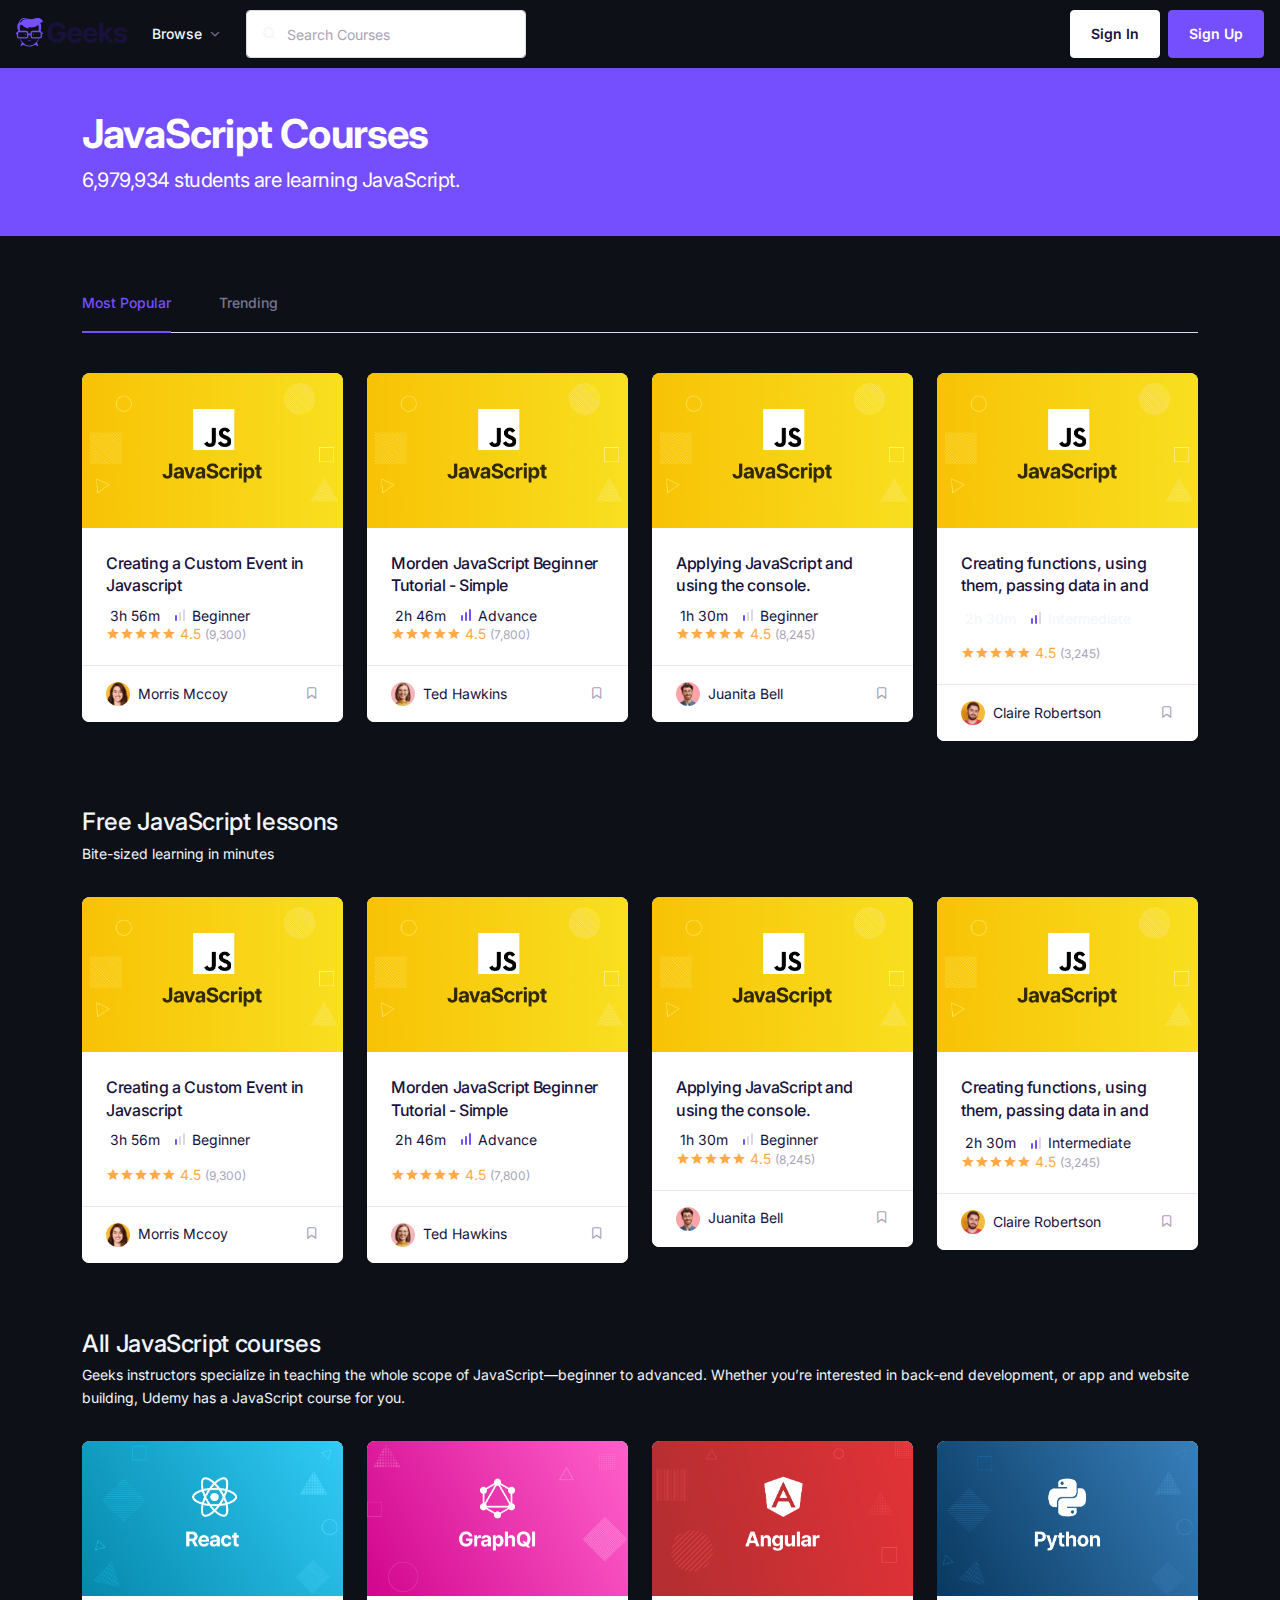
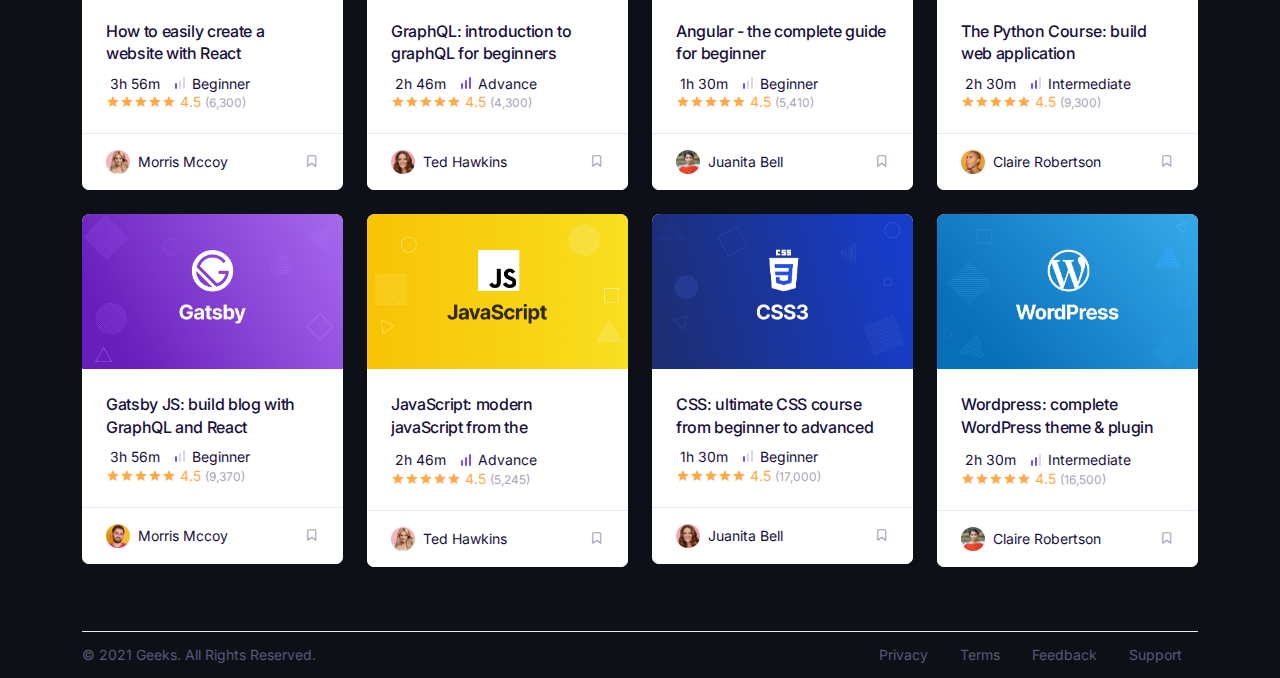
==== commit ef9a6fca: "update" ====
--- a/course-category.html
+++ b/course-category.html
@@ -1276,8 +1276,8 @@
                     <div class="card-body">
                       <h3 class="h4 mb-2 text-truncate-line-2 "><a href="course-single.html"  class="text-inherit">Creating a Custom
                           Event in Javascript</a></h3>
-                      <ul class="mb-3  list-inline">
-                        <li class="list-inline-item"><i class="far fa-clock mr-1"></i>3h 56m
+                      <ul class="ped  list-inline">
+                        <li class="ped list-inline-item"><i class="far fa-clock mr-1"></i>3h 56m
                         </li>
                         <li class="list-inline-item"><svg class="mr-1 mt-n1" width="16" height="16" viewBox="0 0 16 16"
                             fill="none" xmlns="http://www.w3.org/2000/svg">
@@ -1308,7 +1308,7 @@
                           <img src="./assets/images/avatar/avatar-3.jpg" class="rounded-circle avatar-xs" alt="">
                         </div>
                         <div class="col ml-2">
-                          <span>Morris Mccoy</span>
+                          <span class="ped">Morris Mccoy</span>
                         </div>
                         <div class="col-auto">
                         <a href="course-single.html"  class="text-muted bookmark">
@@ -1329,8 +1329,8 @@
                       <h3 class="h4 mb-2 text-truncate-line-2 "><a href="course-single.html"  class="text-inherit">Morden JavaScript
                           Beginner Tutorial -
                           Simple</a></h3>
-                      <ul class="mb-3  list-inline">
-                        <li class="list-inline-item"><i class="far fa-clock mr-1"></i>2h 46m
+                      <ul class="ped  list-inline">
+                        <li class="ped list-inline-item"><i class="far fa-clock mr-1"></i>2h 46m
                         </li>
                         <li class="list-inline-item"><svg class="mr-1 mt-n1" width="16" height="16" viewBox="0 0 16 16"
                             fill="none" xmlns="http://www.w3.org/2000/svg">
@@ -1361,7 +1361,7 @@
                           <img src="./assets/images/avatar/avatar-2.jpg" class="rounded-circle avatar-xs" alt="">
                         </div>
                         <div class="col ml-2">
-                          <span>Ted Hawkins</span>
+                          <span class="ped">Ted Hawkins</span>
                         </div>
                         <div class="col-auto">
                         <a href="course-single.html"  class="text-muted bookmark">
@@ -1383,8 +1383,8 @@
                           and using the console.</a>
                       </h3>
                       <!-- List inline -->
-                      <ul class="mb-3 list-inline">
-                        <li class="list-inline-item"><i class="far fa-clock mr-1"></i>1h 30m
+                      <ul class="ped list-inline">
+                        <li class="ped list-inline-item"><i class="far fa-clock mr-1"></i>1h 30m
                         </li>
                         <li class="list-inline-item"><svg class="mr-1 mt-n1" width="16" height="16" viewBox="0 0 16 16"
                             fill="none" xmlns="http://www.w3.org/2000/svg">
@@ -1415,7 +1415,7 @@
                           <img src="./assets/images/avatar/avatar-4.jpg" class="rounded-circle avatar-xs" alt="">
                         </div>
                         <div class="col ml-2">
-                          <span>Juanita Bell</span>
+                          <span class="ped">Juanita Bell</span>
                         </div>
                         <div class="col-auto">
                         <a href="course-single.html"  class="text-muted bookmark">
@@ -1469,7 +1469,7 @@
                           <img src="./assets/images/avatar/avatar-5.jpg" class="rounded-circle avatar-xs" alt="">
                         </div>
                         <div class="col ml-2">
-                          <span>Claire Robertson</span>
+                          <span class="ped">Claire Robertson</span>
                         </div>
                         <div class="col-auto">
                         <a href="course-single.html"  class="text-muted bookmark">
@@ -1495,8 +1495,8 @@
                       <h3 class="h4 mb-2 text-truncate-line-2 "><a href="course-single.html"  class="text-inherit">How to easily create a
                           website with React</a>
                       </h3>
-                      <ul class="mb-3  list-inline">
-                        <li class="list-inline-item"><i class="far fa-clock mr-1"></i>3h 56m
+                      <ul class="ped  list-inline">
+                        <li class="ped list-inline-item"><i class="far fa-clock mr-1"></i>3h 56m
                         </li>
                         <li class="list-inline-item"><svg class="mr-1 mt-n1" width="16" height="16" viewBox="0 0 16 16"
                             fill="none" xmlns="http://www.w3.org/2000/svg">
@@ -1527,7 +1527,7 @@
                           <img src="./assets/images/avatar/avatar-6.jpg" class="rounded-circle avatar-xs" alt="">
                         </div>
                         <div class="col ml-2">
-                          <span>Morris Mccoy</span>
+                          <span class="ped">Morris Mccoy</span>
                         </div>
                         <div class="col-auto">
                         <a href="course-single.html"  class="text-muted bookmark">
@@ -1548,8 +1548,8 @@
                       <h3 class="h4 mb-2 text-truncate-line-2 "><a href="course-single.html"  class="text-inherit">GraphQL: introduction
                           to graphQL for
                           beginners</a></h3>
-                      <ul class="mb-3 list-inline">
-                        <li class="list-inline-item"><i class="far fa-clock mr-1"></i>2h 46m
+                      <ul class="ped list-inline">
+                        <li class="ped list-inline-item"><i class="far fa-clock mr-1"></i>2h 46m
                         </li>
                         <li class="list-inline-item"><svg class="mr-1 mt-n1" width="16" height="16" viewBox="0 0 16 16"
                             fill="none" xmlns="http://www.w3.org/2000/svg">
@@ -1580,7 +1580,7 @@
                           <img src="./assets/images/avatar/avatar-7.jpg" class="rounded-circle avatar-xs" alt="">
                         </div>
                         <div class="col ml-2">
-                          <span>Ted Hawkins</span>
+                          <span class="ped">Ted Hawkins</span>
                         </div>
                         <div class="col-auto">
                         <a href="course-single.html"  class="text-muted bookmark">
@@ -1634,7 +1634,7 @@
                           <img src="./assets/images/avatar/avatar-8.jpg" class="rounded-circle avatar-xs" alt="">
                         </div>
                         <div class="col ml-2">
-                          <span>Juanita Bell</span>
+                          <span class="ped">Juanita Bell</span>
                         </div>
                         <div class="col-auto">
                         <a href="course-single.html"  class="text-muted bookmark">
@@ -1688,7 +1688,7 @@
                           <img src="./assets/images/avatar/avatar-9.jpg" class="rounded-circle avatar-xs" alt="">
                         </div>
                         <div class="col ml-2">
-                          <span>Claire Robertson</span>
+                          <span class="ped">Claire Robertson</span>
                         </div>
                         <div class="col-auto">
                         <a href="course-single.html"  class="text-muted bookmark">
@@ -1705,20 +1705,20 @@
         </div>
       </div>
       <!-- Content -->
-      <div class="row ">
+      <!-- <div class="row ">
         <div class="col-lg-12 col-md-12 col-12">
           <div class="mb-5">
             <h2 class="mb-1">Popular Instructors</h2>
             <p class="mb-0">Popular instructor in JavaScript Courses.</p>
           </div>
         </div>
-      </div>
-      <div class="row mb-6">
-        <div class="col-lg-3 col-md-6 col-12">
+      </div> -->
+      <!-- <div class="row mb-6">
+        <div class="col-lg-3 col-md-6 col-12"> -->
           <!-- Card -->
-          <div class="card mb-4 ">
+          <!-- <div class="card mb-4 "> -->
             <!-- Card body -->
-            <div class="card-body">
+            <!-- <div class="card-body">
               <div class="text-center">
                 <img src="./assets/images/avatar/avatar-11.jpg" class="rounded-circle avatar-xl mb-3" alt="">
                 <h4 class="mb-0">Wade Warren</h4>
@@ -1741,11 +1741,11 @@
             </div>
           </div>
         </div>
-        <div class="col-lg-3 col-md-6 col-12">
+        <div class="col-lg-3 col-md-6 col-12"> -->
           <!-- Card -->
-          <div class="card mb-4 ">
+          <!-- <div class="card mb-4 "> -->
             <!-- Card body -->
-            <div class="card-body">
+            <!-- <div class="card-body">
               <div class="text-center">
                 <img src="./assets/images/avatar/avatar-13.jpg" class="rounded-circle avatar-xl mb-3" alt="">
                 <h4 class="mb-0">Dianna Smiley</h4>
@@ -1768,11 +1768,11 @@
             </div>
           </div>
         </div>
-        <div class="col-lg-3 col-md-6 col-12">
+        <div class="col-lg-3 col-md-6 col-12"> -->
           <!-- Card -->
-          <div class="card mb-4 ">
+          <!-- <div class="card mb-4 "> -->
             <!-- Card body -->
-            <div class="card-body">
+            <!-- <div class="card-body">
               <div class="text-center">
                 <img src="./assets/images/avatar/avatar-14.jpg" class="rounded-circle avatar-xl mb-3" alt="">
                 <h4 class="mb-0">Esther Howard</h4>
@@ -1795,11 +1795,11 @@
             </div>
           </div>
         </div>
-        <div class="col-lg-3 col-md-6 col-12">
+        <div class="col-lg-3 col-md-6 col-12"> -->
           <!-- Card -->
-          <div class="card mb-4 ">
+          <!-- <div class="card mb-4 "> -->
             <!-- Card body -->
-            <div class="card-body">
+            <!-- <div class="card-body">
               <div class="text-center">
                 <img src="./assets/images/avatar/avatar-15.jpg" class="rounded-circle avatar-xl mb-3" alt="">
                 <h4 class="mb-0">Guy Hawkins</h4>
@@ -1822,7 +1822,7 @@
             </div>
           </div>
         </div>
-      </div>
+      </div> -->
       <!-- Content -->
       <div class="row">
         <div class="col-lg-12 col-md-12 col-12">
@@ -1843,8 +1843,8 @@
               <h3 class="h4 mb-2 text-truncate-line-2 "><a href="course-single.html"  class="text-inherit">Creating a Custom
                   Event in Javascript</a></h3>
               <ul class="mb-3  list-inline">
-                <li class="list-inline-item"><i class="far fa-clock mr-1"></i>3h 56m</li>
-                <li class="list-inline-item"><svg class="mr-1 mt-n1" width="16" height="16" viewBox="0 0 16 16"
+                <li class="ped list-inline-item"><i class="far fa-clock mr-1"></i>3h 56m</li>
+                <li class="ped list-inline-item"><svg class="mr-1 mt-n1" width="16" height="16" viewBox="0 0 16 16"
                     fill="none" xmlns="http://www.w3.org/2000/svg">
                     <rect x="3" y="8" width="2" height="6" rx="1" fill="#754FFE"></rect>
                     <rect x="7" y="5" width="2" height="9" rx="1" fill="#DBD8E9"></rect>
@@ -1870,7 +1870,7 @@
                   <img src="./assets/images/avatar/avatar-3.jpg" class="rounded-circle avatar-xs" alt="">
                 </div>
                 <div class="col ml-2">
-                  <span>Morris Mccoy</span>
+                  <span class="ped">Morris Mccoy</span>
                 </div>
                 <div class="col-auto">
                  <a href="course-single.html"  class="text-muted bookmark">
@@ -1891,8 +1891,8 @@
               <h3 class="h4 mb-2 text-truncate-line-2 "><a href="course-single.html"  class="text-inherit">Morden JavaScript
                   Beginner Tutorial - Simple</a></h3>
               <ul class="mb-3  list-inline">
-                <li class="list-inline-item"><i class="far fa-clock mr-1"></i>2h 46m</li>
-                <li class="list-inline-item"><svg class="mr-1 mt-n1" width="16" height="16" viewBox="0 0 16 16"
+                <li class="ped list-inline-item"><i class="far fa-clock mr-1"></i>2h 46m</li>
+                <li class="ped list-inline-item"><svg class="mr-1 mt-n1" width="16" height="16" viewBox="0 0 16 16"
                     fill="none" xmlns="http://www.w3.org/2000/svg">
                     <rect x="3" y="8" width="2" height="6" rx="1" fill="#754FFE"></rect>
                     <rect x="7" y="5" width="2" height="9" rx="1" fill="#754FFE"></rect>
@@ -1918,7 +1918,7 @@
                   <img src="./assets/images/avatar/avatar-2.jpg" class="rounded-circle avatar-xs" alt="">
                 </div>
                 <div class="col ml-2">
-                  <span>Ted Hawkins</span>
+                  <span class="ped">Ted Hawkins</span>
                 </div>
                 <div class="col-auto">
                  <a href="course-single.html"  class="text-muted bookmark">
@@ -1938,8 +1938,8 @@
             <div class="card-body">
               <h3 class="h4 mb-2 text-truncate-line-2 "><a href="course-single.html"  class="text-inherit">Applying
                   JavaScript and using the console.</a></h3>
-              <ul class="mb-3 list-inline">
-                <li class="list-inline-item"><i class="far fa-clock mr-1"></i>1h 30m</li>
+              <ul class="ped list-inline">
+                <li class="ped list-inline-item"><i class="far fa-clock mr-1"></i>1h 30m</li>
                 <li class="list-inline-item"><svg class="mr-1 mt-n1" width="16" height="16" viewBox="0 0 16 16"
                     fill="none" xmlns="http://www.w3.org/2000/svg">
                     <rect x="3" y="8" width="2" height="6" rx="1" fill="#754FFE"></rect>
@@ -1966,7 +1966,7 @@
                   <img src="./assets/images/avatar/avatar-4.jpg" class="rounded-circle avatar-xs" alt="">
                 </div>
                 <div class="col ml-2">
-                  <span>Juanita Bell</span>
+                  <span class="ped">Juanita Bell</span>
                 </div>
                 <div class="col-auto">
                  <a href="course-single.html" class="text-muted bookmark">
@@ -1986,8 +1986,8 @@
             <div class="card-body">
               <h3 class="h4 mb-2 text-truncate-line-2 "><a href="course-single.html"  class="text-inherit">Creating
                   functions, using them, passing data in and out.</a></h3>
-              <ul class="mb-3  list-inline">
-                <li class="list-inline-item"><i class="far fa-clock mr-1"></i>2h 30m</li>
+              <ul class="ped  list-inline">
+                <li class="ped list-inline-item"><i class="far fa-clock mr-1"></i>2h 30m</li>
                 <li class="list-inline-item"><svg class="mr-1 mt-n1" width="16" height="16" viewBox="0 0 16 16"
                     fill="none" xmlns="http://www.w3.org/2000/svg">
                     <rect x="3" y="8" width="2" height="6" rx="1" fill="#754FFE"></rect>
@@ -2014,7 +2014,7 @@
                   <img src="./assets/images/avatar/avatar-5.jpg" class="rounded-circle avatar-xs" alt="">
                 </div>
                 <div class="col ml-2">
-                  <span>Claire Robertson</span>
+                  <span class="ped">Claire Robertson</span>
                 </div>
                 <div class="col-auto">
                  <a href="course-single.html"  class="text-muted bookmark">
@@ -2046,8 +2046,8 @@
             <div class="card-body">
               <h3 class="h4 mb-2 text-truncate-line-2 "><a href="course-single.html"  class="text-inherit">How to easily
                   create a website with React</a></h3>
-              <ul class="mb-3  list-inline">
-                <li class="list-inline-item"><i class="far fa-clock mr-1"></i>3h 56m</li>
+              <ul class="ped  list-inline">
+                <li class=" ped list-inline-item"><i class="far fa-clock mr-1"></i>3h 56m</li>
                 <li class="list-inline-item"><svg class="mr-1 mt-n1" width="16" height="16" viewBox="0 0 16 16"
                     fill="none" xmlns="http://www.w3.org/2000/svg">
                     <rect x="3" y="8" width="2" height="6" rx="1" fill="#754FFE"></rect>
@@ -2074,7 +2074,7 @@
                   <img src="./assets/images/avatar/avatar-6.jpg" class="rounded-circle avatar-xs" alt="">
                 </div>
                 <div class="col ml-2">
-                  <span>Morris Mccoy</span>
+                  <span class="ped">Morris Mccoy</span>
                 </div>
                 <div class="col-auto">
                  <a href="course-single.html"  class="text-muted bookmark">
@@ -2093,8 +2093,8 @@
             <div class="card-body">
               <h3 class="h4 mb-2 text-truncate-line-2 "><a href="course-single.html"  class="text-inherit">GraphQL:
                   introduction to graphQL for beginners</a></h3>
-              <ul class="mb-3 list-inline">
-                <li class="list-inline-item"><i class="far fa-clock mr-1"></i>2h 46m</li>
+              <ul class="ped list-inline">
+                <li class="ped list-inline-item"><i class="far fa-clock mr-1"></i>2h 46m</li>
                 <li class="list-inline-item"><svg class="mr-1 mt-n1" width="16" height="16" viewBox="0 0 16 16"
                     fill="none" xmlns="http://www.w3.org/2000/svg">
                     <rect x="3" y="8" width="2" height="6" rx="1" fill="#754FFE"></rect>
@@ -2121,7 +2121,7 @@
                   <img src="./assets/images/avatar/avatar-7.jpg" class="rounded-circle avatar-xs" alt="">
                 </div>
                 <div class="col ml-2">
-                  <span>Ted Hawkins</span>
+                  <span class="ped">Ted Hawkins</span>
                 </div>
                 <div class="col-auto">
                  <a href="course-single.html"  class="text-muted bookmark">
@@ -2140,8 +2140,8 @@
             <div class="card-body">
               <h3 class="h4 mb-2 text-truncate-line-2 "><a href="course-single.html"  class="text-inherit">Angular - the
                   complete guide for beginner</a></h3>
-              <ul class="mb-3  list-inline">
-                <li class="list-inline-item"><i class="far fa-clock mr-1"></i>1h 30m</li>
+              <ul class="ped  list-inline">
+                <li class="ped list-inline-item"><i class="far fa-clock mr-1"></i>1h 30m</li>
                 <li class="list-inline-item"><svg class="mr-1 mt-n1" width="16" height="16" viewBox="0 0 16 16"
                     fill="none" xmlns="http://www.w3.org/2000/svg">
                     <rect x="3" y="8" width="2" height="6" rx="1" fill="#754FFE"></rect>
@@ -2168,7 +2168,7 @@
                   <img src="./assets/images/avatar/avatar-8.jpg" class="rounded-circle avatar-xs" alt="">
                 </div>
                 <div class="col ml-2">
-                  <span>Juanita Bell</span>
+                  <span class="ped">Juanita Bell</span>
                 </div>
                 <div class="col-auto">
                  <a href="course-single.html"  class="text-muted bookmark">
@@ -2187,8 +2187,8 @@
             <div class="card-body">
               <h3 class="h4 mb-2 text-truncate-line-2 "><a href="course-single.html"  class="text-inherit">The Python
                   Course: build web application</a></h3>
-              <ul class="mb-3  list-inline">
-                <li class="list-inline-item"><i class="far fa-clock mr-1"></i>2h 30m</li>
+              <ul class="ped  list-inline">
+                <li class="ped list-inline-item"><i class="far fa-clock mr-1"></i>2h 30m</li>
                 <li class="list-inline-item"><svg class="mr-1 mt-n1" width="16" height="16" viewBox="0 0 16 16"
                     fill="none" xmlns="http://www.w3.org/2000/svg">
                     <rect x="3" y="8" width="2" height="6" rx="1" fill="#754FFE"></rect>
@@ -2215,7 +2215,7 @@
                   <img src="./assets/images/avatar/avatar-9.jpg" class="rounded-circle avatar-xs" alt="">
                 </div>
                 <div class="col ml-2">
-                  <span>Claire Robertson</span>
+                  <span class="ped">Claire Robertson</span>
                 </div>
                 <div class="col-auto">
                  <a href="course-single.html" class="text-muted bookmark">
@@ -2236,8 +2236,8 @@
             <div class="card-body">
               <h4 class="mb-2 text-truncate-line-2 "><a href="course-single.html"  class="text-inherit">Gatsby JS: build
                   blog with GraphQL and React</a></h4>
-              <ul class="mb-3  list-inline">
-                <li class="list-inline-item"><i class="far fa-clock mr-1"></i>3h 56m</li>
+              <ul class="ped  list-inline">
+                <li class="ped list-inline-item"><i class="far fa-clock mr-1"></i>3h 56m</li>
                 <li class="list-inline-item"><svg class="mr-1 mt-n1" width="16" height="16" viewBox="0 0 16 16"
                     fill="none" xmlns="http://www.w3.org/2000/svg">
                     <rect x="3" y="8" width="2" height="6" rx="1" fill="#754FFE"></rect>
@@ -2264,7 +2264,7 @@
                   <img src="./assets/images/avatar/avatar-5.jpg" class="rounded-circle avatar-xs" alt="">
                 </div>
                 <div class="col ml-2">
-                  <span>Morris Mccoy</span>
+                  <span class="ped">Morris Mccoy</span>
                 </div>
                 <div class="col-auto">
                  <a href="course-single.html"  class="text-muted bookmark">
@@ -2284,8 +2284,8 @@
             <div class="card-body">
               <h4 class="mb-2 text-truncate-line-2 "><a href="course-single.html"  class="text-inherit">JavaScript: modern
                   javaScript from the beginning</a></h4>
-              <ul class="mb-3  list-inline">
-                <li class="list-inline-item"><i class="far fa-clock mr-1"></i>2h 46m</li>
+              <ul class="ped  list-inline">
+                <li class="ped list-inline-item"><i class="far fa-clock mr-1"></i>2h 46m</li>
                 <li class="list-inline-item"><svg class="mr-1 mt-n1" width="16" height="16" viewBox="0 0 16 16"
                     fill="none" xmlns="http://www.w3.org/2000/svg">
                     <rect x="3" y="8" width="2" height="6" rx="1" fill="#754FFE"></rect>
@@ -2312,7 +2312,7 @@
                   <img src="./assets/images/avatar/avatar-6.jpg" class="rounded-circle avatar-xs" alt="">
                 </div>
                 <div class="col ml-2">
-                  <span>Ted Hawkins</span>
+                  <span class="ped">Ted Hawkins</span>
                 </div>
                 <div class="col-auto">
                  <a href="course-single.html"  class="text-muted bookmark">
@@ -2331,8 +2331,8 @@
             <div class="card-body">
               <h4 class="mb-2 text-truncate-line-2 "><a href="course-single.html"  class="text-inherit">CSS: ultimate CSS
                   course from beginner to advanced</a></h4>
-              <ul class="mb-3  list-inline">
-                <li class="list-inline-item"><i class="far fa-clock mr-1"></i>1h 30m</li>
+              <ul class="ped  list-inline">
+                <li class="ped list-inline-item"><i class="far fa-clock mr-1"></i>1h 30m</li>
                 <li class="list-inline-item"><svg class="mr-1 mt-n1" width="16" height="16" viewBox="0 0 16 16"
                     fill="none" xmlns="http://www.w3.org/2000/svg">
                     <rect x="3" y="8" width="2" height="6" rx="1" fill="#754FFE"></rect>
@@ -2359,7 +2359,7 @@
                   <img src="./assets/images/avatar/avatar-7.jpg" class="rounded-circle avatar-xs" alt="">
                 </div>
                 <div class="col ml-2">
-                  <span>Juanita Bell</span>
+                  <span class="ped">Juanita Bell</span>
                 </div>
                 <div class="col-auto">
                  <a href="course-single.html"  class="text-muted bookmark">
@@ -2379,8 +2379,8 @@
             <div class="card-body">
               <h4 class="mb-2 text-truncate-line-2 "><a href="course-single.html"  class="text-inherit">Wordpress: complete
                   WordPress theme &amp; plugin development</a></h4>
-              <ul class="mb-3  list-inline">
-                <li class="list-inline-item"><i class="far fa-clock mr-1"></i>2h 30m</li>
+              <ul class="ped  list-inline">
+                <li class="ped list-inline-item"><i class="far fa-clock mr-1"></i>2h 30m</li>
                 <li class="list-inline-item"><svg class="mr-1 mt-n1" width="16" height="16" viewBox="0 0 16 16"
                     fill="none" xmlns="http://www.w3.org/2000/svg">
                     <rect x="3" y="8" width="2" height="6" rx="1" fill="#754FFE"></rect>
@@ -2407,7 +2407,7 @@
                   <img src="./assets/images/avatar/avatar-8.jpg" class="rounded-circle avatar-xs" alt="">
                 </div>
                 <div class="col ml-2">
-                  <span>Claire Robertson</span>
+                  <span class="ped">Claire Robertson</span>
                 </div>
                 <div class="col-auto">
                  <a href="course-single.html"  class="text-muted bookmark">
--- a/assets/css/theme.min.css
+++ b/assets/css/theme.min.css
@@ -13,9 +13,48 @@
      line-height:1.6;
      color:#f0f6fc;
      text-align:left;
-     background-color:#010409;
+     background-color:#0d1117;
     }
-    [tabindex="-1"]:focus:not(:focus-visible){outline:0!important}hr{box-sizing:content-box;height:0;overflow:visible}h1,h2,h3,h4,h5,h6{margin-top:0;margin-bottom:.5rem; font-family: Inter,"sans-serif";}p{margin-top:0;margin-bottom:1rem}abbr[data-original-title],abbr[title]{text-decoration:underline;-webkit-text-decoration:underline dotted;text-decoration:underline dotted;cursor:help;border-bottom:0;-webkit-text-decoration-skip-ink:none;text-decoration-skip-ink:none}address{font-style:normal;line-height:inherit}address,dl,ol,ul{margin-bottom:1rem}dl,ol,ul{margin-top:0}ol ol,ol ul,ul ol,ul ul{margin-bottom:0}dt{font-weight:700}dd{margin-bottom:.5rem;margin-left:0}blockquote{margin:0 0 1rem}b,strong{font-weight:800}small{font-size:80%}sub,sup{position:relative;font-size:75%;line-height:0;vertical-align:baseline}sub{bottom:-.25em}sup{top:-.5em}a{color:#754ffe;background-color:transparent}a,a:hover{text-decoration:none}a:hover{color:#3903fe}a:not([href]):not([class]),a:not([href]):not([class]):hover{color:inherit;text-decoration:none}code,kbd,pre,samp{font-family:SFMono-Regular,Menlo,Monaco,Consolas,Liberation Mono,Courier New,monospace;font-size:1em}pre{margin-top:0;margin-bottom:1rem;overflow:auto;-ms-overflow-style:scrollbar}figure{margin:0 0 1rem}img{border-style:none}img,svg{vertical-align:middle}svg{overflow:hidden}table{border-collapse:collapse}caption{padding-top:.75rem;padding-bottom:.75rem;color:#a8a3b9;text-align:left;caption-side:bottom}th{text-align:inherit;text-align:-webkit-match-parent}label{display:inline-block;margin-bottom:.5rem}button{border-radius:0}button:focus:not(:focus-visible){outline:0}button,input,optgroup,select,textarea{margin:0;font-family:inherit;font-size:inherit;line-height:inherit}button,input{overflow:visible}button,select{text-transform:none}[role=button]{cursor:pointer}select{word-wrap:normal}[type=button],[type=reset],[type=submit],button{-webkit-appearance:button}[type=button]:not(:disabled),[type=reset]:not(:disabled),[type=submit]:not(:disabled),button:not(:disabled){cursor:pointer}[type=button]::-moz-focus-inner,[type=reset]::-moz-focus-inner,[type=submit]::-moz-focus-inner,button::-moz-focus-inner{padding:0;border-style:none}input[type=checkbox],input[type=radio]{box-sizing:border-box;padding:0}textarea{overflow:auto;resize:vertical}fieldset{min-width:0;padding:0;margin:0;border:0}legend{display:block;width:100%;max-width:100%;padding:0;margin-bottom:.5rem;font-size:1.5rem;line-height:inherit;color:inherit;white-space:normal}progress{vertical-align:baseline}[type=number]::-webkit-inner-spin-button,[type=number]::-webkit-outer-spin-button{height:auto}[type=search]{outline-offset:-2px;-webkit-appearance:none}[type=search]::-webkit-search-decoration{-webkit-appearance:none}::-webkit-file-upload-button{font:inherit;-webkit-appearance:button}output{display:inline-block}summary{display:list-item;cursor:pointer}template{display:none}[hidden]{display:none!important}.h1,.h2,.h3,.h4,.h5,.h6,h1,h2,h3,h4,h5,h6{margin-bottom:.5rem;font-family:Inter,sans-serif;font-weight:500;line-height:1.4;color:#f0f6fc}.h1,h1{font-size:2rem}.h2,h2{font-size:1.5rem}.h3,h3{font-size:1.25rem}.h4,h4{font-size:1rem}.h5,h5{font-size:.875rem}.h6,h6{font-size:.75rem}.lead{font-size:1.25rem;font-weight:400; line-height:1.6;}.display-1{font-size:4.5rem}.display-1,.display-2{font-weight:600;line-height:1.4}.display-2{font-size:3.5rem}.display-3{font-size:3rem}.display-3,
+    [tabindex="-1"]:focus:not(:focus-visible){outline:0!important}hr{box-sizing:content-box;height:0;overflow:visible}h1,h2,h3,h4,h5,h6{margin-top:0;margin-bottom:.5rem; font-family: Inter,"sans-serif";}p{margin-top:0;margin-bottom:1rem}abbr[data-original-title],abbr[title]{text-decoration:underline;-webkit-text-decoration:underline dotted;text-decoration:underline dotted;cursor:help;border-bottom:0;-webkit-text-decoration-skip-ink:none;text-decoration-skip-ink:none}address{font-style:normal;line-height:inherit}address,dl,ol,ul{margin-bottom:1rem}dl,ol,ul{margin-top:0}ol ol,ol ul,ul ol,ul ul{margin-bottom:0}dt{font-weight:700}dd{margin-bottom:.5rem;margin-left:0}blockquote{margin:0 0 1rem}b,strong{font-weight:800}small{font-size:80%}sub,sup{position:relative;font-size:75%;line-height:0;vertical-align:baseline}sub{bottom:-.25em}sup{top:-.5em}a{color:#754ffe;background-color:transparent}a,a:hover{text-decoration:none}a:hover{color:#3903fe}a:not([href]):not([class]),a:not([href]):not([class]):hover{color:inherit;text-decoration:none}code,kbd,pre,samp{font-family:SFMono-Regular,Menlo,Monaco,Consolas,Liberation Mono,Courier New,monospace;font-size:1em}pre{margin-top:0;margin-bottom:1rem;overflow:auto;-ms-overflow-style:scrollbar}figure{margin:0 0 1rem}img{border-style:none}img,svg{vertical-align:middle}svg{overflow:hidden}table{border-collapse:collapse}caption{padding-top:.75rem;padding-bottom:.75rem;color:#a8a3b9;text-align:left;caption-side:bottom}th{text-align:inherit;text-align:-webkit-match-parent}label{display:inline-block;margin-bottom:.5rem}button{border-radius:0}button:focus:not(:focus-visible){outline:0}button,input,optgroup,select,textarea{margin:0;font-family:inherit;font-size:inherit;line-height:inherit}button,input{overflow:visible}button,select{text-transform:none}[role=button]{cursor:pointer}select{word-wrap:normal}[type=button],[type=reset],[type=submit],button{-webkit-appearance:button}[type=button]:not(:disabled),[type=reset]:not(:disabled),[type=submit]:not(:disabled),button:not(:disabled){cursor:pointer}[type=button]::-moz-focus-inner,[type=reset]::-moz-focus-inner,[type=submit]::-moz-focus-inner,button::-moz-focus-inner{padding:0;border-style:none}input[type=checkbox],input[type=radio]{box-sizing:border-box;padding:0}textarea{overflow:auto;resize:vertical}fieldset{min-width:0;padding:0;margin:0;border:0}legend{display:block;width:100%;max-width:100%;padding:0;margin-bottom:.5rem;font-size:1.5rem;line-height:inherit;color:inherit;white-space:normal}progress{vertical-align:baseline}[type=number]::-webkit-inner-spin-button,[type=number]::-webkit-outer-spin-button{height:auto}[type=search]{outline-offset:-2px;-webkit-appearance:none}[type=search]::-webkit-search-decoration{-webkit-appearance:none}::-webkit-file-upload-button{font:inherit;-webkit-appearance:button}output{display:inline-block}summary{display:list-item;cursor:pointer}template{display:none}[hidden]{display:none!important}
+    .h1,.h2,.h3,.h4,.h5,.h6,h1,h2,h3,h4,h5,h6{
+        margin-bottom:.5rem;
+        font-family:Inter,sans-serif;
+        font-weight:500;line-height:1.4;
+        color:#f0f6fc;
+    }
+    .hed{
+        color:#18113c;
+        margin-bottom:.5rem;
+        font-family:Inter,sans-serif;
+        font-weight:500;
+        line-height:1.4;
+    }
+    .ped{
+        margin:0;
+        font-family:Inter,sans-serif;
+        font-size:.875rem;
+        font-weight:400;
+        line-height:1.6;
+       
+        color:#18113c;
+        text-align:left;
+        text-align: -webkit-match-parent;
+        box-sizing:border-box;
+        list-style: none;
+        word-wrap: break-word;
+    }
+
+
+    .h1,h1{font-size:2rem}
+    .h2,h2{font-size:1.5rem}
+    .h3,h3{font-size:1.25rem}
+    .h4,h4{font-size:1rem}
+    .h5,h5{font-size:.875rem}
+    .h6,h6{font-size:.75rem}
+    .lead{
+        font-size:1.25rem;
+        font-weight:400; 
+        line-height:1.6;}.display-1{font-size:4.5rem}.display-1,.display-2{font-weight:600;line-height:1.4}.display-2{font-size:3.5rem}.display-3{font-size:3rem}.display-3,
  .display-4{
      font-weight:600;
      line-height:1.3;
@@ -31,8 +70,8 @@
      border:0;
      border-top:1px solid #eae7f5;
     }
- .small,small{font-size:80%;font-weight:400}.mark,mark{padding:.2em;background-color:#fcf8e3}.list-inline,.list-unstyled{padding-left:0;list-style:none}.list-inline-item{display:inline-block}.list-inline-item:not(:last-child){margin-right:.5rem}.initialism{font-size:90%;text-transform:uppercase}.blockquote{margin-bottom:1rem;font-size:1.09375rem}.blockquote-footer{display:block;font-size:80%;color:#79758f}.blockquote-footer:before{content:"\2014\00A0"}.img-fluid,.img-thumbnail{max-width:100%;height:auto}.img-thumbnail{padding:.25rem;background-color:#f5f4f8;border:1px solid #dbd8e9;border-radius:.25rem}.figure{display:inline-block}.figure-img{margin-bottom:.5rem;line-height:1}.figure-caption{font-size:90%;color:#79758f}code{font-size:87.5%;color:#e83e8c;word-wrap:break-word}a>code{color:inherit}kbd{padding:.2rem .4rem;font-size:87.5%;color:#fff;background-color:#18113c;border-radius:.2rem}kbd kbd{padding:0;font-size:100%;font-weight:700}pre{display:block;font-size:87.5%;color:#18113c}pre code{font-size:inherit;color:inherit;word-break:normal}.pre-scrollable{max-height:340px;overflow-y:scroll}.container,.container-fluid,.container-lg,.container-md,.container-sm,.container-xl{width:100%;padding-right:9pt;padding-left:9pt;margin-right:auto;margin-left:auto}@media (min-width:576px){.container,.container-sm{max-width:540px}}@media (min-width:768px){.container,.container-md,.container-sm{max-width:45pc}}@media (min-width:992px){.container,.container-lg,.container-md,.container-sm{max-width:60pc}}@media (min-width:1200px){.container,.container-lg,.container-md,.container-sm,.container-xl{max-width:855pt}}.row{display:flex;flex-wrap:wrap;margin-right:-9pt;margin-left:-9pt}.no-gutters{margin-right:0;margin-left:0}.no-gutters>.col,.no-gutters>[class*=col-]{padding-right:0;padding-left:0}.col,.col-1,.col-2,.col-3,.col-4,.col-5,.col-6,.col-7,.col-8,.col-9,.col-10,.col-11,.col-12,.col-auto,.col-lg,.col-lg-1,.col-lg-2,.col-lg-3,.col-lg-4,.col-lg-5,.col-lg-6,.col-lg-7,.col-lg-8,.col-lg-9,.col-lg-10,.col-lg-11,.col-lg-12,.col-lg-auto,.col-md,.col-md-1,.col-md-2,.col-md-3,.col-md-4,.col-md-5,.col-md-6,.col-md-7,.col-md-8,.col-md-9,.col-md-10,.col-md-11,.col-md-12,.col-md-auto,.col-sm,.col-sm-1,.col-sm-2,.col-sm-3,.col-sm-4,.col-sm-5,.col-sm-6,.col-sm-7,.col-sm-8,.col-sm-9,.col-sm-10,.col-sm-11,.col-sm-12,.col-sm-auto,.col-xl,.col-xl-1,.col-xl-2,.col-xl-3,.col-xl-4,.col-xl-5,.col-xl-6,.col-xl-7,.col-xl-8,.col-xl-9,.col-xl-10,.col-xl-11,.col-xl-12,.col-xl-auto{position:relative;width:100%;padding-right:9pt;padding-left:9pt}.col{flex-basis:0;flex-grow:1;max-width:100%}.row-cols-1>*{flex:0 0 100%;max-width:100%}.row-cols-2>*{flex:0 0 50%;max-width:50%}.row-cols-3>*{flex:0 0 33.33333%;max-width:33.33333%}.row-cols-4>*{flex:0 0 25%;max-width:25%}.row-cols-5>*{flex:0 0 20%;max-width:20%}.row-cols-6>*{flex:0 0 16.66667%;max-width:16.66667%}.col-auto{flex:0 0 auto;width:auto;max-width:100%}.col-1{flex:0 0 8.33333%;max-width:8.33333%}.col-2{flex:0 0 16.66667%;max-width:16.66667%}.col-3{flex:0 0 25%;max-width:25%}.col-4{flex:0 0 33.33333%;max-width:33.33333%}.col-5{flex:0 0 41.66667%;max-width:41.66667%}.col-6{flex:0 0 50%;max-width:50%}.col-7{flex:0 0 58.33333%;max-width:58.33333%}.col-8{flex:0 0 66.66667%;max-width:66.66667%}.col-9{flex:0 0 75%;max-width:75%}.col-10{flex:0 0 83.33333%;max-width:83.33333%}.col-11{flex:0 0 91.66667%;max-width:91.66667%}.col-12{flex:0 0 100%;max-width:100%}.order-first{order:-1}.order-last{order:13}.order-0{order:0}.order-1{order:1}.order-2{order:2}.order-3{order:3}.order-4{order:4}.order-5{order:5}.order-6{order:6}.order-7{order:7}.order-8{order:8}.order-9{order:9}.order-10{order:10}.order-11{order:11}.order-12{order:12}.offset-1{margin-left:8.33333%}.offset-2{margin-left:16.66667%}.offset-3{margin-left:25%}.offset-4{margin-left:33.33333%}.offset-5{margin-left:41.66667%}.offset-6{margin-left:50%}.offset-7{margin-left:58.33333%}.offset-8{margin-left:66.66667%}.offset-9{margin-left:75%}.offset-10{margin-left:83.33333%}.offset-11{margin-left:91.66667%}@media (min-width:576px){.col-sm{flex-basis:0;flex-grow:1;max-width:100%}.row-cols-sm-1>*{flex:0 0 100%;max-width:100%}.row-cols-sm-2>*{flex:0 0 50%;max-width:50%}.row-cols-sm-3>*{flex:0 0 33.33333%;max-width:33.33333%}.row-cols-sm-4>*{flex:0 0 25%;max-width:25%}.row-cols-sm-5>*{flex:0 0 20%;max-width:20%}.row-cols-sm-6>*{flex:0 0 16.66667%;max-width:16.66667%}.col-sm-auto{flex:0 0 auto;width:auto;max-width:100%}.col-sm-1{flex:0 0 8.33333%;max-width:8.33333%}.col-sm-2{flex:0 0 16.66667%;max-width:16.66667%}.col-sm-3{flex:0 0 25%;max-width:25%}.col-sm-4{flex:0 0 33.33333%;max-width:33.33333%}.col-sm-5{flex:0 0 41.66667%;max-width:41.66667%}.col-sm-6{flex:0 0 50%;max-width:50%}.col-sm-7{flex:0 0 58.33333%;max-width:58.33333%}.col-sm-8{flex:0 0 66.66667%;max-width:66.66667%}.col-sm-9{flex:0 0 75%;max-width:75%}.col-sm-10{flex:0 0 83.33333%;max-width:83.33333%}.col-sm-11{flex:0 0 91.66667%;max-width:91.66667%}.col-sm-12{flex:0 0 100%;max-width:100%}.order-sm-first{order:-1}.order-sm-last{order:13}.order-sm-0{order:0}.order-sm-1{order:1}.order-sm-2{order:2}.order-sm-3{order:3}.order-sm-4{order:4}.order-sm-5{order:5}.order-sm-6{order:6}.order-sm-7{order:7}.order-sm-8{order:8}.order-sm-9{order:9}.order-sm-10{order:10}.order-sm-11{order:11}.order-sm-12{order:12}.offset-sm-0{margin-left:0}.offset-sm-1{margin-left:8.33333%}.offset-sm-2{margin-left:16.66667%}.offset-sm-3{margin-left:25%}.offset-sm-4{margin-left:33.33333%}.offset-sm-5{margin-left:41.66667%}.offset-sm-6{margin-left:50%}.offset-sm-7{margin-left:58.33333%}.offset-sm-8{margin-left:66.66667%}.offset-sm-9{margin-left:75%}.offset-sm-10{margin-left:83.33333%}.offset-sm-11{margin-left:91.66667%}}@media (min-width:768px){.col-md{flex-basis:0;flex-grow:1;max-width:100%}.row-cols-md-1>*{flex:0 0 100%;max-width:100%}.row-cols-md-2>*{flex:0 0 50%;max-width:50%}.row-cols-md-3>*{flex:0 0 33.33333%;max-width:33.33333%}.row-cols-md-4>*{flex:0 0 25%;max-width:25%}.row-cols-md-5>*{flex:0 0 20%;max-width:20%}.row-cols-md-6>*{flex:0 0 16.66667%;max-width:16.66667%}.col-md-auto{flex:0 0 auto;width:auto;max-width:100%}.col-md-1{flex:0 0 8.33333%;max-width:8.33333%}.col-md-2{flex:0 0 16.66667%;max-width:16.66667%}.col-md-3{flex:0 0 25%;max-width:25%}.col-md-4{flex:0 0 33.33333%;max-width:33.33333%}.col-md-5{flex:0 0 41.66667%;max-width:41.66667%}.col-md-6{flex:0 0 50%;max-width:50%}.col-md-7{flex:0 0 58.33333%;max-width:58.33333%}.col-md-8{flex:0 0 66.66667%;max-width:66.66667%}.col-md-9{flex:0 0 75%;max-width:75%}.col-md-10{flex:0 0 83.33333%;max-width:83.33333%}.col-md-11{flex:0 0 91.66667%;max-width:91.66667%}.col-md-12{flex:0 0 100%;max-width:100%}.order-md-first{order:-1}.order-md-last{order:13}.order-md-0{order:0}.order-md-1{order:1}.order-md-2{order:2}.order-md-3{order:3}.order-md-4{order:4}.order-md-5{order:5}.order-md-6{order:6}.order-md-7{order:7}.order-md-8{order:8}.order-md-9{order:9}.order-md-10{order:10}.order-md-11{order:11}.order-md-12{order:12}.offset-md-0{margin-left:0}.offset-md-1{margin-left:8.33333%}.offset-md-2{margin-left:16.66667%}.offset-md-3{margin-left:25%}.offset-md-4{margin-left:33.33333%}.offset-md-5{margin-left:41.66667%}.offset-md-6{margin-left:50%}.offset-md-7{margin-left:58.33333%}.offset-md-8{margin-left:66.66667%}.offset-md-9{margin-left:75%}.offset-md-10{margin-left:83.33333%}.offset-md-11{margin-left:91.66667%}}@media (min-width:992px){.col-lg{flex-basis:0;flex-grow:1;max-width:100%}.row-cols-lg-1>*{flex:0 0 100%;max-width:100%}.row-cols-lg-2>*{flex:0 0 50%;max-width:50%}.row-cols-lg-3>*{flex:0 0 33.33333%;max-width:33.33333%}.row-cols-lg-4>*{flex:0 0 25%;max-width:25%}.row-cols-lg-5>*{flex:0 0 20%;max-width:20%}.row-cols-lg-6>*{flex:0 0 16.66667%;max-width:16.66667%}.col-lg-auto{flex:0 0 auto;width:auto;max-width:100%}.col-lg-1{flex:0 0 8.33333%;max-width:8.33333%}.col-lg-2{flex:0 0 16.66667%;max-width:16.66667%}.col-lg-3{flex:0 0 25%;max-width:25%}.col-lg-4{flex:0 0 33.33333%;max-width:33.33333%}.col-lg-5{flex:0 0 41.66667%;max-width:41.66667%}.col-lg-6{flex:0 0 50%;max-width:50%}.col-lg-7{flex:0 0 58.33333%;max-width:58.33333%}.col-lg-8{flex:0 0 66.66667%;max-width:66.66667%}.col-lg-9{flex:0 0 75%;max-width:75%}.col-lg-10{flex:0 0 83.33333%;max-width:83.33333%}.col-lg-11{flex:0 0 91.66667%;max-width:91.66667%}.col-lg-12{flex:0 0 100%;max-width:100%}.order-lg-first{order:-1}.order-lg-last{order:13}.order-lg-0{order:0}.order-lg-1{order:1}.order-lg-2{order:2}.order-lg-3{order:3}.order-lg-4{order:4}.order-lg-5{order:5}.order-lg-6{order:6}.order-lg-7{order:7}.order-lg-8{order:8}.order-lg-9{order:9}.order-lg-10{order:10}.order-lg-11{order:11}.order-lg-12{order:12}.offset-lg-0{margin-left:0}.offset-lg-1{margin-left:8.33333%}.offset-lg-2{margin-left:16.66667%}.offset-lg-3{margin-left:25%}.offset-lg-4{margin-left:33.33333%}.offset-lg-5{margin-left:41.66667%}.offset-lg-6{margin-left:50%}.offset-lg-7{margin-left:58.33333%}.offset-lg-8{margin-left:66.66667%}.offset-lg-9{margin-left:75%}.offset-lg-10{margin-left:83.33333%}.offset-lg-11{margin-left:91.66667%}}@media (min-width:1200px){.col-xl{flex-basis:0;flex-grow:1;max-width:100%}.row-cols-xl-1>*{flex:0 0 100%;max-width:100%}.row-cols-xl-2>*{flex:0 0 50%;max-width:50%}.row-cols-xl-3>*{flex:0 0 33.33333%;max-width:33.33333%}.row-cols-xl-4>*{flex:0 0 25%;max-width:25%}.row-cols-xl-5>*{flex:0 0 20%;max-width:20%}.row-cols-xl-6>*{flex:0 0 16.66667%;max-width:16.66667%}.col-xl-auto{flex:0 0 auto;width:auto;max-width:100%}.col-xl-1{flex:0 0 8.33333%;max-width:8.33333%}.col-xl-2{flex:0 0 16.66667%;max-width:16.66667%}.col-xl-3{flex:0 0 25%;max-width:25%}.col-xl-4{flex:0 0 33.33333%;max-width:33.33333%}.col-xl-5{flex:0 0 41.66667%;max-width:41.66667%}.col-xl-6{flex:0 0 50%;max-width:50%}.col-xl-7{flex:0 0 58.33333%;max-width:58.33333%}.col-xl-8{flex:0 0 66.66667%;max-width:66.66667%}.col-xl-9{flex:0 0 75%;max-width:75%}.col-xl-10{flex:0 0 83.33333%;max-width:83.33333%}.col-xl-11{flex:0 0 91.66667%;max-width:91.66667%}.col-xl-12{flex:0 0 100%;max-width:100%}.order-xl-first{order:-1}.order-xl-last{order:13}.order-xl-0{order:0}.order-xl-1{order:1}.order-xl-2{order:2}.order-xl-3{order:3}.order-xl-4{order:4}.order-xl-5{order:5}.order-xl-6{order:6}.order-xl-7{order:7}.order-xl-8{order:8}.order-xl-9{order:9}.order-xl-10{order:10}.order-xl-11{order:11}.order-xl-12{order:12}.offset-xl-0{margin-left:0}.offset-xl-1{margin-left:8.33333%}.offset-xl-2{margin-left:16.66667%}.offset-xl-3{margin-left:25%}.offset-xl-4{margin-left:33.33333%}.offset-xl-5{margin-left:41.66667%}.offset-xl-6{margin-left:50%}.offset-xl-7{margin-left:58.33333%}.offset-xl-8{margin-left:66.66667%}.offset-xl-9{margin-left:75%}.offset-xl-10{margin-left:83.33333%}.offset-xl-11{margin-left:91.66667%}}.table{width:100%;margin-bottom:1rem;color:#5c5776}.table td,.table th{padding:.75rem;vertical-align:top;border-top:1px solid #eae7f5}.table thead th{vertical-align:bottom;border-bottom:2px solid #eae7f5}.table tbody+tbody{border-top:2px solid #eae7f5}.table-sm td,.table-sm th{padding:.3rem}.table-bordered,.table-bordered td,.table-bordered th{border:1px solid #eae7f5}.table-bordered thead td,.table-bordered thead th{border-bottom-width:2px}.table-borderless tbody+tbody,.table-borderless td,.table-borderless th,.table-borderless thead th{border:0}.table-striped tbody tr:nth-of-type(odd){background-color:rgba(0,0,0,.05)}.table-hover tbody tr:hover{color:#5c5776;background-color:rgba(0,0,0,.075)}.table-primary,.table-primary>td,.table-primary>th{background-color:#d8ceff}.table-primary tbody+tbody,.table-primary td,.table-primary th,.table-primary thead th{border-color:#b7a3fe}.table-hover .table-primary:hover,.table-hover .table-primary:hover>td,.table-hover .table-primary:hover>th{background-color:#c4b5ff}.table-secondary,.table-secondary>td,.table-secondary>th{background-color:#d9d8e0}.table-secondary tbody+tbody,.table-secondary td,.table-secondary th,.table-secondary thead th{border-color:#b9b7c5}.table-hover .table-secondary:hover,.table-hover .table-secondary:hover>td,.table-hover .table-secondary:hover>th{background-color:#cbcad5}.table-success,.table-success>td,.table-success>th{background-color:#bff0e2}.table-success tbody+tbody,.table-success td,.table-success th,.table-success thead th{border-color:#87e4c9}.table-hover .table-success:hover,.table-hover .table-success:hover>td,.table-hover .table-success:hover>th{background-color:#aaebd9}.table-info,.table-info>td,.table-info>th{background-color:#c3ecfd}.table-info tbody+tbody,.table-info td,.table-info th,.table-info thead th{border-color:#90dbfc}.table-hover .table-info:hover,.table-hover .table-info:hover>td,.table-hover .table-info:hover>th{background-color:#aae4fc}.table-warning,.table-warning>td,.table-warning>th{background-color:#ffe7cb}.table-warning tbody+tbody,.table-warning td,.table-warning th,.table-warning thead th{border-color:#ffd39f}.table-hover .table-warning:hover,.table-hover .table-warning:hover>td,.table-hover .table-warning:hover>th{background-color:#ffdbb2}.table-danger,.table-danger>td,.table-danger>th{background-color:#f8c9c8}.table-danger tbody+tbody,.table-danger td,.table-danger th,.table-danger thead th{border-color:#f19b9a}.table-hover .table-danger:hover,.table-hover .table-danger:hover>td,.table-hover .table-danger:hover>th{background-color:#f5b3b1}.table-light,.table-light>td,.table-light>th{background-color:#fcfcfd}.table-light tbody+tbody,.table-light td,.table-light th,.table-light thead th{border-color:#faf9fb}.table-hover .table-light:hover,.table-hover .table-light:hover>td,.table-hover .table-light:hover>th{background-color:#ededf3}.table-dark,.table-dark>td,.table-dark>th{background-color:#bebcc8}.table-dark tbody+tbody,.table-dark td,.table-dark th,.table-dark thead th{border-color:#87839a}.table-hover .table-dark:hover,.table-hover .table-dark:hover>td,.table-hover .table-dark:hover>th{background-color:#b0aebd}.table-white,.table-white>td,.table-white>th{background-color:#fff}.table-white tbody+tbody,.table-white td,.table-white th,.table-white thead th{border-color:#fff}.table-hover .table-white:hover,.table-hover .table-white:hover>td,.table-hover .table-white:hover>th{background-color:#f2f2f2}.table-light-primary,.table-light-primary>td,.table-light-primary>th{background-color:#f7f5ff}.table-light-primary tbody+tbody,.table-light-primary td,.table-light-primary th,.table-light-primary thead th{border-color:#f0edff}.table-hover .table-light-primary:hover,.table-hover .table-light-primary:hover>td,.table-hover .table-light-primary:hover>th{background-color:#e3dcff}.table-light-danger,.table-light-danger>td,.table-light-danger>th{background-color:#fef4f4}.table-light-danger tbody+tbody,.table-light-danger td,.table-light-danger th,.table-light-danger thead th{border-color:#fcebeb}.table-hover .table-light-danger:hover,.table-hover .table-light-danger:hover>td,.table-hover .table-light-danger:hover>th{background-color:#fcdddd}.table-light-info,.table-light-info>td,.table-light-info>th{background-color:#f7fcff}.table-light-info tbody+tbody,.table-light-info td,.table-light-info th,.table-light-info thead th{border-color:#effaff}.table-hover .table-light-info:hover,.table-hover .table-light-info:hover>td,.table-hover .table-light-info:hover>th{background-color:#def2ff}.table-light-warning,.table-light-warning>td,.table-light-warning>th{background-color:#fffaf5}.table-light-warning tbody+tbody,.table-light-warning td,.table-light-warning th,.table-light-warning thead th{border-color:#fff6ec}.table-hover .table-light-warning:hover,.table-hover .table-light-warning:hover>td,.table-hover .table-light-warning:hover>th{background-color:#ffeddc}.table-light-secondary,.table-light-secondary>td,.table-light-secondary>th{background-color:#f7f7f9}.table-light-secondary tbody+tbody,.table-light-secondary td,.table-light-secondary th,.table-light-secondary thead th{border-color:#f1f0f4}.table-hover .table-light-secondary:hover,.table-hover .table-light-secondary:hover>td,.table-hover .table-light-secondary:hover>th{background-color:#e8e8ee}.table-light-success,.table-light-success>td,.table-light-success>th{background-color:#f2fcf9}.table-light-success tbody+tbody,.table-light-success td,.table-light-success th,.table-light-success thead th{border-color:#e7faf4}.table-hover .table-light-success:hover,.table-hover .table-light-success:hover>td,.table-hover .table-light-success:hover>th{background-color:#ddf7ef}.table-light-dark,.table-light-dark>td,.table-light-dark>th{background-color:#f2f2f4}.table-light-dark tbody+tbody,.table-light-dark td,.table-light-dark th,.table-light-dark thead th{border-color:#e7e6eb}.table-hover .table-light-dark:hover,.table-hover .table-light-dark:hover>td,.table-hover .table-light-dark:hover>th{background-color:#e4e4e8}.table-dark-primary,.table-dark-primary>td,.table-dark-primary>th{background-color:#d1c8ee}.table-dark-primary tbody+tbody,.table-dark-primary td,.table-dark-primary th,.table-dark-primary thead th{border-color:#a99adf}.table-hover .table-dark-primary:hover,.table-hover .table-dark-primary:hover>td,.table-hover .table-dark-primary:hover>th{background-color:#c1b5e8}.table-dark-warning,.table-dark-warning>td,.table-dark-warning>th{background-color:#eedcc6}.table-dark-warning tbody+tbody,.table-dark-warning td,.table-dark-warning th,.table-dark-warning thead th{border-color:#dfbd96}.table-hover .table-dark-warning:hover,.table-hover .table-dark-warning:hover>td,.table-hover .table-dark-warning:hover>th{background-color:#e8d0b2}.table-dark-info,.table-dark-info>td,.table-dark-info>th{background-color:#cee4ee}.table-dark-info tbody+tbody,.table-dark-info td,.table-dark-info th,.table-dark-info thead th{border-color:#a5cedf}.table-hover .table-dark-info:hover,.table-hover .table-dark-info:hover>td,.table-hover .table-dark-info:hover>th{background-color:#bbdae7}.table-dark-danger,.table-dark-danger>td,.table-dark-danger>th{background-color:#e8c5c4}.table-dark-danger tbody+tbody,.table-dark-danger td,.table-dark-danger th,.table-dark-danger thead th{border-color:#d59392}.table-hover .table-dark-danger:hover,.table-hover .table-dark-danger:hover>td,.table-hover .table-dark-danger:hover>th{background-color:#e1b3b2}.table-dark-success,.table-dark-success>td,.table-dark-success>th{background-color:#bde3d8}.table-dark-success tbody+tbody,.table-dark-success td,.table-dark-success th,.table-dark-success thead th{border-color:#84cab7}.table-hover .table-dark-success:hover,.table-hover .table-dark-success:hover>td,.table-hover .table-dark-success:hover>th{background-color:#abdbcd}.table-dark-secondary,.table-dark-secondary>td,.table-dark-secondary>th{background-color:#d1d1d6}.table-dark-secondary tbody+tbody,.table-dark-secondary td,.table-dark-secondary th,.table-dark-secondary thead th{border-color:#aaa9b3}.table-hover .table-dark-secondary:hover,.table-hover .table-dark-secondary:hover>td,.table-hover .table-dark-secondary:hover>th{background-color:#c4c4ca}.table-active,.table-active>td,.table-active>th,.table-hover .table-active:hover,.table-hover .table-active:hover>td,.table-hover .table-active:hover>th{background-color:rgba(0,0,0,.075)}.table .thead-dark th{color:#fff;background-color:#413c5e;border-color:#514b75}.table .thead-light th{color:#5c5776;background-color:#eae7f5;border-color:#eae7f5}.table-dark{color:#fff;background-color:#413c5e}.table-dark td,.table-dark th,.table-dark thead th{border-color:#514b75}.table-dark.table-bordered{border:0}.table-dark.table-striped tbody tr:nth-of-type(odd){background-color:hsla(0,0%,100%,.05)}.table-dark.table-hover tbody tr:hover{color:#fff;background-color:hsla(0,0%,100%,.075)}@media (max-width:575.98px){.table-responsive-sm{display:block;width:100%;overflow-x:auto;-webkit-overflow-scrolling:touch}.table-responsive-sm>.table-bordered{border:0}}@media (max-width:767.98px){.table-responsive-md{display:block;width:100%;overflow-x:auto;-webkit-overflow-scrolling:touch}.table-responsive-md>.table-bordered{border:0}}@media (max-width:991.98px){.table-responsive-lg{display:block;width:100%;overflow-x:auto;-webkit-overflow-scrolling:touch}.table-responsive-lg>.table-bordered{border:0}}@media (max-width:1199.98px){.table-responsive-xl{display:block;width:100%;overflow-x:auto;-webkit-overflow-scrolling:touch}.table-responsive-xl>.table-bordered{border:0}}.table-responsive{display:block;width:100%;overflow-x:auto;-webkit-overflow-scrolling:touch}.table-responsive>.table-bordered{border:0}.form-control{display:block;width:100%;height:calc(1.6em + 1.5rem + 2px);padding:.75rem 1.25rem;font-size:.875rem;font-weight:400;line-height:1.6;color:#18113c;background-color:#fff;background-clip:padding-box;border:1px solid #dbd8e9;border-radius:.25rem;transition:border-color .15s ease-in-out,box-shadow .15s ease-in-out}@media (prefers-reduced-motion:reduce){.form-control{transition:none}}.form-control::-ms-expand{background-color:transparent;border:0}.form-control:-moz-focusring{color:transparent;text-shadow:0 0 0 #18113c}.form-control:focus{color:#18113c;background-color:#fff;border-color:#754ffe;outline:0;box-shadow:0 0 0 3px rgba(231,225,253,.75)}.form-control::-moz-placeholder{color:#a8a3b9;opacity:1}.form-control:-ms-input-placeholder{color:#a8a3b9;opacity:1}.form-control::placeholder{color:#a8a3b9;opacity:1}.form-control:disabled,.form-control[readonly]{background-color:#f5f4f8;opacity:1}input[type=date].form-control,input[type=datetime-local].form-control,input[type=month].form-control,input[type=time].form-control{-webkit-appearance:none;-moz-appearance:none;appearance:none}select.form-control:focus::-ms-value{color:#18113c;background-color:#fff}.form-control-file,.form-control-range{display:block;width:100%}.col-form-label{margin-bottom:0;font-size:inherit;line-height:1.6}.col-form-label,.col-form-label-lg{padding-top:calc(.75rem + 1px);padding-bottom:calc(.75rem + 1px)}.col-form-label-lg{font-size:1.25rem;line-height:1.8}.col-form-label-sm{padding-top:calc(.5rem + 1px);padding-bottom:calc(.5rem + 1px);font-size:.875rem;line-height:1.2}.form-control-plaintext{display:block;width:100%;padding:.75rem 0;margin-bottom:0;font-size:.875rem;line-height:1.6;color:#5c5776;background-color:transparent;border:solid transparent;border-width:1px 0}.form-control-plaintext.form-control-lg,.form-control-plaintext.form-control-sm{padding-right:0;padding-left:0}.form-control-sm{height:calc(1.2em + 1rem + 2px);padding:.5rem .875rem;font-size:.875rem;line-height:1.2;border-radius:.2rem}.form-control-lg{height:calc(1.8em + 1.5rem + 2px);padding:.75rem 1.25rem;font-size:1.25rem;line-height:1.8;border-radius:.5rem}select.form-control[multiple],select.form-control[size],textarea.form-control{height:auto}.form-group{margin-bottom:1rem}.form-text{display:block;margin-top:.25rem}.form-row{display:flex;flex-wrap:wrap;margin-right:-5px;margin-left:-5px}.form-row>.col,.form-row>[class*=col-]{padding-right:5px;padding-left:5px}.form-check{position:relative;display:block;padding-left:1.25rem}.form-check-input{position:absolute;margin-top:.3rem;margin-left:-1.25rem}.form-check-input:disabled~.form-check-label,.form-check-input[disabled]~.form-check-label{color:#a8a3b9}.form-check-label{margin-bottom:0}.form-check-inline{display:inline-flex;align-items:center;padding-left:0;margin-right:.75rem}.form-check-inline .form-check-input{position:static;margin-top:0;margin-right:.3125rem;margin-left:0}.valid-feedback{display:none;width:100%;margin-top:.25rem;font-size:80%;color:#19cb98}.valid-tooltip{position:absolute;top:100%;left:0;z-index:5;display:none;max-width:100%;padding:.25rem .5rem;margin-top:.1rem;font-size:.875rem;line-height:1.6;color:#fff;background-color:rgba(25,203,152,.9);border-radius:.25rem}.form-row>.col>.valid-tooltip,.form-row>[class*=col-]>.valid-tooltip{left:5px}.is-valid~.valid-feedback,.is-valid~.valid-tooltip,.was-validated :valid~.valid-feedback,.was-validated :valid~.valid-tooltip{display:block}.form-control.is-valid,.was-validated .form-control:valid{border-color:#19cb98;padding-right:calc(1.6em + 1.5rem);background-image:url("data:image/svg+xml,%3csvg xmlns='http://www.w3.org/2000/svg' width='8' height='8' viewBox='0 0 8 8'%3e%3cpath fill='%2319cb98' d='M2.3 6.73L.6 4.53c-.4-1.04.46-1.4 1.1-.8l1.1 1.4 3.4-3.8c.6-.63 1.6-.27 1.2.7l-4 4.6c-.43.5-.8.4-1.1.1z'/%3e%3c/svg%3e");background-repeat:no-repeat;background-position:right calc(.4em + .375rem) center;background-size:calc(.8em + .75rem) calc(.8em + .75rem)}.form-control.is-valid:focus,.was-validated .form-control:valid:focus{border-color:#19cb98;box-shadow:0 0 0 .2rem rgba(25,203,152,.25)}.was-validated textarea.form-control:valid,textarea.form-control.is-valid{padding-right:calc(1.6em + 1.5rem);background-position:top calc(.4em + .375rem) right calc(.4em + .375rem)}.custom-select.is-valid,.was-validated .custom-select:valid{border-color:#19cb98;padding-right:calc(.75em + 3.375rem);background:url("data:image/svg+xml,%3csvg xmlns='http://www.w3.org/2000/svg' width='4' height='5' viewBox='0 0 4 5'%3e%3cpath fill='%23413C5E' d='M2 0L0 2h4zm0 5L0 3h4z'/%3e%3c/svg%3e") right 1.25rem center/8px 10px no-repeat,#fff url("data:image/svg+xml,%3csvg xmlns='http://www.w3.org/2000/svg' width='8' height='8' viewBox='0 0 8 8'%3e%3cpath fill='%2319cb98' d='M2.3 6.73L.6 4.53c-.4-1.04.46-1.4 1.1-.8l1.1 1.4 3.4-3.8c.6-.63 1.6-.27 1.2.7l-4 4.6c-.43.5-.8.4-1.1.1z'/%3e%3c/svg%3e") center right 2.25rem/calc(.8em + .75rem) calc(.8em + .75rem) no-repeat}.custom-select.is-valid:focus,.was-validated .custom-select:valid:focus{border-color:#19cb98;box-shadow:0 0 0 .2rem rgba(25,203,152,.25)}.form-check-input.is-valid~.form-check-label,.was-validated .form-check-input:valid~.form-check-label{color:#19cb98}.form-check-input.is-valid~.valid-feedback,.form-check-input.is-valid~.valid-tooltip,.was-validated .form-check-input:valid~.valid-feedback,.was-validated .form-check-input:valid~.valid-tooltip{display:block}.custom-control-input.is-valid~.custom-control-label,.was-validated .custom-control-input:valid~.custom-control-label{color:#19cb98}.custom-control-input.is-valid~.custom-control-label:before,.was-validated .custom-control-input:valid~.custom-control-label:before{border-color:#19cb98}.custom-control-input.is-valid:checked~.custom-control-label:before,.was-validated .custom-control-input:valid:checked~.custom-control-label:before{border-color:#31e6b2;background-color:#31e6b2}.custom-control-input.is-valid:focus~.custom-control-label:before,.was-validated .custom-control-input:valid:focus~.custom-control-label:before{box-shadow:0 0 0 .2rem rgba(25,203,152,.25)}.custom-control-input.is-valid:focus:not(:checked)~.custom-control-label:before,.custom-file-input.is-valid~.custom-file-label,.was-validated .custom-control-input:valid:focus:not(:checked)~.custom-control-label:before,.was-validated .custom-file-input:valid~.custom-file-label{border-color:#19cb98}.custom-file-input.is-valid:focus~.custom-file-label,.was-validated .custom-file-input:valid:focus~.custom-file-label{border-color:#19cb98;box-shadow:0 0 0 .2rem rgba(25,203,152,.25)}.invalid-feedback{display:none;width:100%;margin-top:.25rem;font-size:80%;color:#e53f3c}.invalid-tooltip{position:absolute;top:100%;left:0;z-index:5;display:none;max-width:100%;padding:.25rem .5rem;margin-top:.1rem;font-size:.875rem;line-height:1.6;color:#fff;background-color:rgba(229,63,60,.9);border-radius:.25rem}.form-row>.col>.invalid-tooltip,.form-row>[class*=col-]>.invalid-tooltip{left:5px}.is-invalid~.invalid-feedback,.is-invalid~.invalid-tooltip,.was-validated :invalid~.invalid-feedback,.was-validated :invalid~.invalid-tooltip{display:block}.form-control.is-invalid,.was-validated .form-control:invalid{border-color:#e53f3c;padding-right:calc(1.6em + 1.5rem);background-image:url("data:image/svg+xml,%3csvg xmlns='http://www.w3.org/2000/svg' width='12' height='12' fill='none' stroke='%23e53f3c' viewBox='0 0 12 12'%3e%3ccircle cx='6' cy='6' r='4.5'/%3e%3cpath stroke-linejoin='round' d='M5.8 3.6h.4L6 6.5z'/%3e%3ccircle cx='6' cy='8.2' r='.6' fill='%23e53f3c' stroke='none'/%3e%3c/svg%3e");background-repeat:no-repeat;background-position:right calc(.4em + .375rem) center;background-size:calc(.8em + .75rem) calc(.8em + .75rem)}.form-control.is-invalid:focus,.was-validated .form-control:invalid:focus{border-color:#e53f3c;box-shadow:0 0 0 .2rem rgba(229,63,60,.25)}.was-validated textarea.form-control:invalid,textarea.form-control.is-invalid{padding-right:calc(1.6em + 1.5rem);background-position:top calc(.4em + .375rem) right calc(.4em + .375rem)}.custom-select.is-invalid,.was-validated .custom-select:invalid{border-color:#e53f3c;padding-right:calc(.75em + 3.375rem);background:url("data:image/svg+xml,%3csvg xmlns='http://www.w3.org/2000/svg' width='4' height='5' viewBox='0 0 4 5'%3e%3cpath fill='%23413C5E' d='M2 0L0 2h4zm0 5L0 3h4z'/%3e%3c/svg%3e") right 1.25rem center/8px 10px no-repeat,#fff url("data:image/svg+xml,%3csvg xmlns='http://www.w3.org/2000/svg' width='12' height='12' fill='none' stroke='%23e53f3c' viewBox='0 0 12 12'%3e%3ccircle cx='6' cy='6' r='4.5'/%3e%3cpath stroke-linejoin='round' d='M5.8 3.6h.4L6 6.5z'/%3e%3ccircle cx='6' cy='8.2' r='.6' fill='%23e53f3c' stroke='none'/%3e%3c/svg%3e") center right 2.25rem/calc(.8em + .75rem) calc(.8em + .75rem) no-repeat}.custom-select.is-invalid:focus,.was-validated .custom-select:invalid:focus{border-color:#e53f3c;box-shadow:0 0 0 .2rem rgba(229,63,60,.25)}.form-check-input.is-invalid~.form-check-label,.was-validated .form-check-input:invalid~.form-check-label{color:#e53f3c}.form-check-input.is-invalid~.invalid-feedback,.form-check-input.is-invalid~.invalid-tooltip,.was-validated .form-check-input:invalid~.invalid-feedback,.was-validated .form-check-input:invalid~.invalid-tooltip{display:block}.custom-control-input.is-invalid~.custom-control-label,.was-validated .custom-control-input:invalid~.custom-control-label{color:#e53f3c}.custom-control-input.is-invalid~.custom-control-label:before,.was-validated .custom-control-input:invalid~.custom-control-label:before{border-color:#e53f3c}.custom-control-input.is-invalid:checked~.custom-control-label:before,.was-validated .custom-control-input:invalid:checked~.custom-control-label:before{border-color:#eb6b69;background-color:#eb6b69}.custom-control-input.is-invalid:focus~.custom-control-label:before,.was-validated .custom-control-input:invalid:focus~.custom-control-label:before{box-shadow:0 0 0 .2rem rgba(229,63,60,.25)}.custom-control-input.is-invalid:focus:not(:checked)~.custom-control-label:before,.custom-file-input.is-invalid~.custom-file-label,.was-validated .custom-control-input:invalid:focus:not(:checked)~.custom-control-label:before,.was-validated .custom-file-input:invalid~.custom-file-label{border-color:#e53f3c}.custom-file-input.is-invalid:focus~.custom-file-label,.was-validated .custom-file-input:invalid:focus~.custom-file-label{border-color:#e53f3c;box-shadow:0 0 0 .2rem rgba(229,63,60,.25)}.form-inline{display:flex;flex-flow:row wrap;align-items:center}.form-inline .form-check{width:100%}@media (min-width:576px){.form-inline label{justify-content:center}.form-inline .form-group,.form-inline label{display:flex;align-items:center;margin-bottom:0}.form-inline .form-group{flex:0 0 auto;flex-flow:row wrap}.form-inline .form-control{display:inline-block;width:auto;vertical-align:middle}.form-inline .form-control-plaintext{display:inline-block}.form-inline .custom-select,.form-inline .input-group{width:auto}.form-inline .form-check{display:flex;align-items:center;justify-content:center;width:auto;padding-left:0}.form-inline .form-check-input{position:relative;flex-shrink:0;margin-top:0;margin-right:.25rem;margin-left:0}.form-inline .custom-control{align-items:center;justify-content:center}.form-inline .custom-control-label{margin-bottom:0}}.btn{display:inline-block;font-weight:600;color:#5c5776;text-align:center;vertical-align:middle;-webkit-user-select:none;-moz-user-select:none;-ms-user-select:none;user-select:none;background-color:transparent;border:1px solid transparent;padding:.75rem 1.25rem;font-size:.875rem;line-height:1.6;border-radius:.25rem;transition:color .15s ease-in-out,background-color .15s ease-in-out,border-color .15s ease-in-out,box-shadow .15s ease-in-out}@media (prefers-reduced-motion:reduce){.btn{transition:none}}.btn:hover{color:#5c5776;text-decoration:none}.btn.focus,.btn:focus{outline:0;box-shadow:0 0 0 .2rem rgba(117,79,254,.25)}.btn.disabled,.btn:disabled{opacity:.65}.btn:not(:disabled):not(.disabled){cursor:pointer}a.btn.disabled,fieldset:disabled a.btn{pointer-events:none}.btn-primary{color:#fff;background-color:#754ffe;border-color:#754ffe}.btn-primary.focus,.btn-primary:focus,.btn-primary:hover{color:#fff;background-color:#5729fe;border-color:#4d1cfe}.btn-primary.focus,.btn-primary:focus{box-shadow:0 0 0 .2rem rgba(138,105,254,.5)}.btn-primary.disabled,.btn-primary:disabled{color:#fff;background-color:#754ffe;border-color:#754ffe}.btn-primary:not(:disabled):not(.disabled).active,.btn-primary:not(:disabled):not(.disabled):active,.show>.btn-primary.dropdown-toggle{color:#fff;background-color:#4d1cfe;border-color:#4310fe}.btn-primary:not(:disabled):not(.disabled).active:focus,.btn-primary:not(:disabled):not(.disabled):active:focus,.show>.btn-primary.dropdown-toggle:focus{box-shadow:0 0 0 .2rem rgba(138,105,254,.5)}.btn-secondary{color:#fff;background-color:#79758f;border-color:#79758f}.btn-secondary.focus,.btn-secondary:focus,.btn-secondary:hover{color:#fff;background-color:#67637a;border-color:#615e73}.btn-secondary.focus,.btn-secondary:focus{box-shadow:0 0 0 .2rem rgba(141,138,160,.5)}.btn-secondary.disabled,.btn-secondary:disabled{color:#fff;background-color:#79758f;border-color:#79758f}.btn-secondary:not(:disabled):not(.disabled).active,.btn-secondary:not(:disabled):not(.disabled):active,.show>.btn-secondary.dropdown-toggle{color:#fff;background-color:#615e73;border-color:#5b586c}.btn-secondary:not(:disabled):not(.disabled).active:focus,.btn-secondary:not(:disabled):not(.disabled):active:focus,.show>.btn-secondary.dropdown-toggle:focus{box-shadow:0 0 0 .2rem rgba(141,138,160,.5)}.btn-success{color:#fff;background-color:#19cb98;border-color:#19cb98}.btn-success.focus,.btn-success:focus,.btn-success:hover{color:#fff;background-color:#15a97f;border-color:#139e76}.btn-success.focus,.btn-success:focus{box-shadow:0 0 0 .2rem rgba(60,211,167,.5)}.btn-success.disabled,.btn-success:disabled{color:#fff;background-color:#19cb98;border-color:#19cb98}.btn-success:not(:disabled):not(.disabled).active,.btn-success:not(:disabled):not(.disabled):active,.show>.btn-success.dropdown-toggle{color:#fff;background-color:#139e76;border-color:#12926e}.btn-success:not(:disabled):not(.disabled).active:focus,.btn-success:not(:disabled):not(.disabled):active:focus,.show>.btn-success.dropdown-toggle:focus{box-shadow:0 0 0 .2rem rgba(60,211,167,.5)}.btn-info{color:#fff;background-color:#29baf9;border-color:#29baf9}.btn-info.focus,.btn-info:focus,.btn-info:hover{color:#fff;background-color:#07adf5;border-color:#07a4e8}.btn-info.focus,.btn-info:focus{box-shadow:0 0 0 .2rem rgba(73,196,250,.5)}.btn-info.disabled,.btn-info:disabled{color:#fff;background-color:#29baf9;border-color:#29baf9}.btn-info:not(:disabled):not(.disabled).active,.btn-info:not(:disabled):not(.disabled):active,.show>.btn-info.dropdown-toggle{color:#fff;background-color:#07a4e8;border-color:#069bdc}.btn-info:not(:disabled):not(.disabled).active:focus,.btn-info:not(:disabled):not(.disabled):active:focus,.show>.btn-info.dropdown-toggle:focus{box-shadow:0 0 0 .2rem rgba(73,196,250,.5)}.btn-warning{color:#18113c;background-color:#ffaa46;border-color:#ffaa46}.btn-warning.focus,.btn-warning:focus,.btn-warning:hover{color:#18113c;background-color:#ff9820;border-color:#ff9313}.btn-warning.focus,.btn-warning:focus{box-shadow:0 0 0 .2rem rgba(220,147,69,.5)}.btn-warning.disabled,.btn-warning:disabled{color:#18113c;background-color:#ffaa46;border-color:#ffaa46}.btn-warning:not(:disabled):not(.disabled).active,.btn-warning:not(:disabled):not(.disabled):active,.show>.btn-warning.dropdown-toggle{color:#18113c;background-color:#ff9313;border-color:#ff8d06}.btn-warning:not(:disabled):not(.disabled).active:focus,.btn-warning:not(:disabled):not(.disabled):active:focus,.show>.btn-warning.dropdown-toggle:focus{box-shadow:0 0 0 .2rem rgba(220,147,69,.5)}.btn-danger{color:#fff;background-color:#e53f3c;border-color:#e53f3c}.btn-danger.focus,.btn-danger:focus,.btn-danger:hover{color:#fff;background-color:#dd211e;border-color:#d21f1c}.btn-danger.focus,.btn-danger:focus{box-shadow:0 0 0 .2rem rgba(233,92,89,.5)}.btn-danger.disabled,.btn-danger:disabled{color:#fff;background-color:#e53f3c;border-color:#e53f3c}.btn-danger:not(:disabled):not(.disabled).active,.btn-danger:not(:disabled):not(.disabled):active,.show>.btn-danger.dropdown-toggle{color:#fff;background-color:#d21f1c;border-color:#c71e1b}.btn-danger:not(:disabled):not(.disabled).active:focus,.btn-danger:not(:disabled):not(.disabled):active:focus,.show>.btn-danger.dropdown-toggle:focus{box-shadow:0 0 0 .2rem rgba(233,92,89,.5)}.btn-light{color:#18113c;background-color:#f5f4f8;border-color:#f5f4f8}.btn-light.focus,.btn-light:focus,.btn-light:hover{color:#18113c;background-color:#e0dde9;border-color:#d9d5e4}.btn-light.focus,.btn-light:focus{box-shadow:0 0 0 .2rem rgba(212,210,220,.5)}.btn-light.disabled,.btn-light:disabled{color:#18113c;background-color:#f5f4f8;border-color:#f5f4f8}.btn-light:not(:disabled):not(.disabled).active,.btn-light:not(:disabled):not(.disabled):active,.show>.btn-light.dropdown-toggle{color:#18113c;background-color:#d9d5e4;border-color:#d2cddf}.btn-light:not(:disabled):not(.disabled).active:focus,.btn-light:not(:disabled):not(.disabled):active:focus,.show>.btn-light.dropdown-toggle:focus{box-shadow:0 0 0 .2rem rgba(212,210,220,.5)}.btn-dark{color:#fff;background-color:#18113c;border-color:#18113c}.btn-dark.focus,.btn-dark:focus,.btn-dark:hover{color:#fff;background-color:#0c091e;border-color:#080614}.btn-dark.focus,.btn-dark:focus{box-shadow:0 0 0 .2rem rgba(59,53,89,.5)}.btn-dark.disabled,.btn-dark:disabled{color:#fff;background-color:#18113c;border-color:#18113c}.btn-dark:not(:disabled):not(.disabled).active,.btn-dark:not(:disabled):not(.disabled):active,.show>.btn-dark.dropdown-toggle{color:#fff;background-color:#080614;border-color:#04030a}.btn-dark:not(:disabled):not(.disabled).active:focus,.btn-dark:not(:disabled):not(.disabled):active:focus,.show>.btn-dark.dropdown-toggle:focus{box-shadow:0 0 0 .2rem rgba(59,53,89,.5)}.btn-white{color:#18113c;background-color:#fff;border-color:#fff}.btn-white.focus,.btn-white:focus,.btn-white:hover{color:#18113c;background-color:#ececec;border-color:#e6e6e6}.btn-white.focus,.btn-white:focus{box-shadow:0 0 0 .2rem rgba(220,219,226,.5)}.btn-white.disabled,.btn-white:disabled{color:#18113c;background-color:#fff;border-color:#fff}.btn-white:not(:disabled):not(.disabled).active,.btn-white:not(:disabled):not(.disabled):active,.show>.btn-white.dropdown-toggle{color:#18113c;background-color:#e6e6e6;border-color:#dfdfdf}.btn-white:not(:disabled):not(.disabled).active:focus,.btn-white:not(:disabled):not(.disabled):active:focus,.show>.btn-white.dropdown-toggle:focus{box-shadow:0 0 0 .2rem rgba(220,219,226,.5)}.btn-light-primary{color:#18113c;background-color:#e3dcff;border-color:#e3dcff}.btn-light-primary.focus,.btn-light-primary:focus,.btn-light-primary:hover{color:#18113c;background-color:#c4b6ff;border-color:#baa9ff}.btn-light-primary.focus,.btn-light-primary:focus{box-shadow:0 0 0 .2rem rgba(197,190,226,.5)}.btn-light-primary.disabled,.btn-light-primary:disabled{color:#18113c;background-color:#e3dcff;border-color:#e3dcff}.btn-light-primary:not(:disabled):not(.disabled).active,.btn-light-primary:not(:disabled):not(.disabled):active,.show>.btn-light-primary.dropdown-toggle{color:#18113c;background-color:#baa9ff;border-color:#b09cff}.btn-light-primary:not(:disabled):not(.disabled).active:focus,.btn-light-primary:not(:disabled):not(.disabled):active:focus,.show>.btn-light-primary.dropdown-toggle:focus{box-shadow:0 0 0 .2rem rgba(197,190,226,.5)}.btn-light-danger{color:#18113c;background-color:#fad9d8;border-color:#fad9d8}.btn-light-danger.focus,.btn-light-danger:focus,.btn-light-danger:hover{color:#18113c;background-color:#f6b8b6;border-color:#f4adab}.btn-light-danger.focus,.btn-light-danger:focus{box-shadow:0 0 0 .2rem rgba(216,187,193,.5)}.btn-light-danger.disabled,.btn-light-danger:disabled{color:#18113c;background-color:#fad9d8;border-color:#fad9d8}.btn-light-danger:not(:disabled):not(.disabled).active,.btn-light-danger:not(:disabled):not(.disabled):active,.show>.btn-light-danger.dropdown-toggle{color:#18113c;background-color:#f4adab;border-color:#f3a29f}.btn-light-danger:not(:disabled):not(.disabled).active:focus,.btn-light-danger:not(:disabled):not(.disabled):active:focus,.show>.btn-light-danger.dropdown-toggle:focus{box-shadow:0 0 0 .2rem rgba(216,187,193,.5)}.btn-light-info{color:#18113c;background-color:#e1f6ff;border-color:#e1f6ff}.btn-light-info.focus,.btn-light-info:focus,.btn-light-info:hover{color:#18113c;background-color:#bbebff;border-color:#aee7ff}.btn-light-info.focus,.btn-light-info:focus{box-shadow:0 0 0 .2rem rgba(195,212,226,.5)}.btn-light-info.disabled,.btn-light-info:disabled{color:#18113c;background-color:#e1f6ff;border-color:#e1f6ff}.btn-light-info:not(:disabled):not(.disabled).active,.btn-light-info:not(:disabled):not(.disabled):active,.show>.btn-light-info.dropdown-toggle{color:#18113c;background-color:#aee7ff;border-color:#a1e3ff}.btn-light-info:not(:disabled):not(.disabled).active:focus,.btn-light-info:not(:disabled):not(.disabled):active:focus,.show>.btn-light-info.dropdown-toggle:focus{box-shadow:0 0 0 .2rem rgba(195,212,226,.5)}.btn-light-warning{color:#18113c;background-color:#ffeeda;border-color:#ffeeda}.btn-light-warning.focus,.btn-light-warning:focus,.btn-light-warning:hover{color:#18113c;background-color:#ffdcb4;border-color:#ffd7a7}.btn-light-warning.focus,.btn-light-warning:focus{box-shadow:0 0 0 .2rem hsla(25,27%,81%,.5)}.btn-light-warning.disabled,.btn-light-warning:disabled{color:#18113c;background-color:#ffeeda;border-color:#ffeeda}.btn-light-warning:not(:disabled):not(.disabled).active,.btn-light-warning:not(:disabled):not(.disabled):active,.show>.btn-light-warning.dropdown-toggle{color:#18113c;background-color:#ffd7a7;border-color:#ffd19a}.btn-light-warning:not(:disabled):not(.disabled).active:focus,.btn-light-warning:not(:disabled):not(.disabled):active:focus,.show>.btn-light-warning.dropdown-toggle:focus{box-shadow:0 0 0 .2rem hsla(25,27%,81%,.5)}.btn-light-secondary{color:#18113c;background-color:#e4e3e9;border-color:#e4e3e9}.btn-light-secondary.focus,.btn-light-secondary:focus,.btn-light-secondary:hover{color:#18113c;background-color:#cfced8;border-color:#c8c6d3}.btn-light-secondary.focus,.btn-light-secondary:focus{box-shadow:0 0 0 .2rem rgba(197,196,207,.5)}.btn-light-secondary.disabled,.btn-light-secondary:disabled{color:#18113c;background-color:#e4e3e9;border-color:#e4e3e9}.btn-light-secondary:not(:disabled):not(.disabled).active,.btn-light-secondary:not(:disabled):not(.disabled):active,.show>.btn-light-secondary.dropdown-toggle{color:#18113c;background-color:#c8c6d3;border-color:#c2bfcd}.btn-light-secondary:not(:disabled):not(.disabled).active:focus,.btn-light-secondary:not(:disabled):not(.disabled):active:focus,.show>.btn-light-secondary.dropdown-toggle:focus{box-shadow:0 0 0 .2rem rgba(197,196,207,.5)}.btn-light-success{color:#18113c;background-color:#d1f5ea;border-color:#d1f5ea}.btn-light-success.focus,.btn-light-success:focus,.btn-light-success:hover{color:#18113c;background-color:#b2eedc;border-color:#a7ecd7}.btn-light-success.focus,.btn-light-success:focus{box-shadow:0 0 0 .2rem rgba(181,211,208,.5)}.btn-light-success.disabled,.btn-light-success:disabled{color:#18113c;background-color:#d1f5ea;border-color:#d1f5ea}.btn-light-success:not(:disabled):not(.disabled).active,.btn-light-success:not(:disabled):not(.disabled):active,.show>.btn-light-success.dropdown-toggle{color:#18113c;background-color:#a7ecd7;border-color:#9dead2}.btn-light-success:not(:disabled):not(.disabled).active:focus,.btn-light-success:not(:disabled):not(.disabled):active:focus,.show>.btn-light-success.dropdown-toggle:focus{box-shadow:0 0 0 .2rem rgba(181,211,208,.5)}.btn-light-dark{color:#18113c;background-color:#d1cfd8;border-color:#d1cfd8}.btn-light-dark.focus,.btn-light-dark:focus,.btn-light-dark:hover{color:#18113c;background-color:#bdbac7;border-color:#b6b3c1}.btn-light-dark.focus,.btn-light-dark:focus{box-shadow:0 0 0 .2rem rgba(181,179,193,.5)}.btn-light-dark.disabled,.btn-light-dark:disabled{color:#18113c;background-color:#d1cfd8;border-color:#d1cfd8}.btn-light-dark:not(:disabled):not(.disabled).active,.btn-light-dark:not(:disabled):not(.disabled):active,.show>.btn-light-dark.dropdown-toggle{color:#18113c;background-color:#b6b3c1;border-color:#afacbb}.btn-light-dark:not(:disabled):not(.disabled).active:focus,.btn-light-dark:not(:disabled):not(.disabled):active:focus,.show>.btn-light-dark.dropdown-toggle:focus{box-shadow:0 0 0 .2rem rgba(181,179,193,.5)}.btn-dark-primary{color:#fff;background-color:#593cc1;border-color:#593cc1}.btn-dark-primary.focus,.btn-dark-primary:focus,.btn-dark-primary:hover{color:#fff;background-color:#4c33a4;border-color:#47309a}.btn-dark-primary.focus,.btn-dark-primary:focus{box-shadow:0 0 0 .2rem rgba(114,89,202,.5)}.btn-dark-primary.disabled,.btn-dark-primary:disabled{color:#fff;background-color:#593cc1;border-color:#593cc1}.btn-dark-primary:not(:disabled):not(.disabled).active,.btn-dark-primary:not(:disabled):not(.disabled):active,.show>.btn-dark-primary.dropdown-toggle{color:#fff;background-color:#47309a;border-color:#432d90}.btn-dark-primary:not(:disabled):not(.disabled).active:focus,.btn-dark-primary:not(:disabled):not(.disabled):active:focus,.show>.btn-dark-primary.dropdown-toggle:focus{box-shadow:0 0 0 .2rem rgba(114,89,202,.5)}.btn-dark-warning{color:#fff;background-color:#c28135;border-color:#c28135}.btn-dark-warning.focus,.btn-dark-warning:focus,.btn-dark-warning:hover{color:#fff;background-color:#a46d2d;border-color:#9a662a}.btn-dark-warning.focus,.btn-dark-warning:focus{box-shadow:0 0 0 .2rem rgba(203,148,83,.5)}.btn-dark-warning.disabled,.btn-dark-warning:disabled{color:#fff;background-color:#c28135;border-color:#c28135}.btn-dark-warning:not(:disabled):not(.disabled).active,.btn-dark-warning:not(:disabled):not(.disabled):active,.show>.btn-dark-warning.dropdown-toggle{color:#fff;background-color:#9a662a;border-color:#906027}.btn-dark-warning:not(:disabled):not(.disabled).active:focus,.btn-dark-warning:not(:disabled):not(.disabled):active:focus,.show>.btn-dark-warning.dropdown-toggle:focus{box-shadow:0 0 0 .2rem rgba(203,148,83,.5)}.btn-dark-info{color:#fff;background-color:#51a0c2;border-color:#51a0c2}.btn-dark-info.focus,.btn-dark-info:focus,.btn-dark-info:hover{color:#fff;background-color:#3d8daf;border-color:#3a85a6}.btn-dark-info.focus,.btn-dark-info:focus{box-shadow:0 0 0 .2rem rgba(107,174,203,.5)}.btn-dark-info.disabled,.btn-dark-info:disabled{color:#fff;background-color:#51a0c2;border-color:#51a0c2}.btn-dark-info:not(:disabled):not(.disabled).active,.btn-dark-info:not(:disabled):not(.disabled):active,.show>.btn-dark-info.dropdown-toggle{color:#fff;background-color:#3a85a6;border-color:#377e9c}.btn-dark-info:not(:disabled):not(.disabled).active:focus,.btn-dark-info:not(:disabled):not(.disabled):active:focus,.show>.btn-dark-info.dropdown-toggle:focus{box-shadow:0 0 0 .2rem rgba(107,174,203,.5)}.btn-dark-danger{color:#fff;background-color:#ae302e;border-color:#ae302e}.btn-dark-danger.focus,.btn-dark-danger:focus,.btn-dark-danger:hover{color:#fff;background-color:#902826;border-color:#862523}.btn-dark-danger.focus,.btn-dark-danger:focus{box-shadow:0 0 0 .2rem rgba(186,79,77,.5)}.btn-dark-danger.disabled,.btn-dark-danger:disabled{color:#fff;background-color:#ae302e;border-color:#ae302e}.btn-dark-danger:not(:disabled):not(.disabled).active,.btn-dark-danger:not(:disabled):not(.disabled):active,.show>.btn-dark-danger.dropdown-toggle{color:#fff;background-color:#862523;border-color:#7c2221}.btn-dark-danger:not(:disabled):not(.disabled).active:focus,.btn-dark-danger:not(:disabled):not(.disabled):active:focus,.show>.btn-dark-danger.dropdown-toggle:focus{box-shadow:0 0 0 .2rem rgba(186,79,77,.5)}.btn-dark-success{color:#fff;background-color:#139a74;border-color:#139a74}.btn-dark-success.focus,.btn-dark-success:focus,.btn-dark-success:hover{color:#fff;background-color:#0f785a;border-color:#0d6d52}.btn-dark-success.focus,.btn-dark-success:focus{box-shadow:0 0 0 .2rem rgba(54,169,137,.5)}.btn-dark-success.disabled,.btn-dark-success:disabled{color:#fff;background-color:#139a74;border-color:#139a74}.btn-dark-success:not(:disabled):not(.disabled).active,.btn-dark-success:not(:disabled):not(.disabled):active,.show>.btn-dark-success.dropdown-toggle{color:#fff;background-color:#0d6d52;border-color:#0c6149}.btn-dark-success:not(:disabled):not(.disabled).active:focus,.btn-dark-success:not(:disabled):not(.disabled):active:focus,.show>.btn-dark-success.dropdown-toggle:focus{box-shadow:0 0 0 .2rem rgba(54,169,137,.5)}.btn-dark-secondary{color:#fff;background-color:#5c596d;border-color:#5c596d}.btn-dark-secondary.focus,.btn-dark-secondary:focus,.btn-dark-secondary:hover{color:#fff;background-color:#4a4858;border-color:#444251}.btn-dark-secondary.focus,.btn-dark-secondary:focus{box-shadow:0 0 0 .2rem hsla(247,7%,48%,.5)}.btn-dark-secondary.disabled,.btn-dark-secondary:disabled{color:#fff;background-color:#5c596d;border-color:#5c596d}.btn-dark-secondary:not(:disabled):not(.disabled).active,.btn-dark-secondary:not(:disabled):not(.disabled):active,.show>.btn-dark-secondary.dropdown-toggle{color:#fff;background-color:#444251;border-color:#3e3c4a}.btn-dark-secondary:not(:disabled):not(.disabled).active:focus,.btn-dark-secondary:not(:disabled):not(.disabled):active:focus,.show>.btn-dark-secondary.dropdown-toggle:focus{box-shadow:0 0 0 .2rem hsla(247,7%,48%,.5)}.btn-outline-primary{color:#754ffe;border-color:#754ffe}.btn-outline-primary:hover{color:#fff;background-color:#754ffe;border-color:#754ffe}.btn-outline-primary.focus,.btn-outline-primary:focus{box-shadow:0 0 0 .2rem rgba(117,79,254,.5)}.btn-outline-primary.disabled,.btn-outline-primary:disabled{color:#754ffe;background-color:transparent}.btn-outline-primary:not(:disabled):not(.disabled).active,.btn-outline-primary:not(:disabled):not(.disabled):active,.show>.btn-outline-primary.dropdown-toggle{color:#fff;background-color:#754ffe;border-color:#754ffe}.btn-outline-primary:not(:disabled):not(.disabled).active:focus,.btn-outline-primary:not(:disabled):not(.disabled):active:focus,.show>.btn-outline-primary.dropdown-toggle:focus{box-shadow:0 0 0 .2rem rgba(117,79,254,.5)}.btn-outline-secondary{color:#79758f;border-color:#79758f}.btn-outline-secondary:hover{color:#fff;background-color:#79758f;border-color:#79758f}.btn-outline-secondary.focus,.btn-outline-secondary:focus{box-shadow:0 0 0 .2rem rgba(121,117,143,.5)}.btn-outline-secondary.disabled,.btn-outline-secondary:disabled{color:#79758f;background-color:transparent}.btn-outline-secondary:not(:disabled):not(.disabled).active,.btn-outline-secondary:not(:disabled):not(.disabled):active,.show>.btn-outline-secondary.dropdown-toggle{color:#fff;background-color:#79758f;border-color:#79758f}.btn-outline-secondary:not(:disabled):not(.disabled).active:focus,.btn-outline-secondary:not(:disabled):not(.disabled):active:focus,.show>.btn-outline-secondary.dropdown-toggle:focus{box-shadow:0 0 0 .2rem rgba(121,117,143,.5)}.btn-outline-success{color:#19cb98;border-color:#19cb98}.btn-outline-success:hover{color:#fff;background-color:#19cb98;border-color:#19cb98}.btn-outline-success.focus,.btn-outline-success:focus{box-shadow:0 0 0 .2rem rgba(25,203,152,.5)}.btn-outline-success.disabled,.btn-outline-success:disabled{color:#19cb98;background-color:transparent}.btn-outline-success:not(:disabled):not(.disabled).active,.btn-outline-success:not(:disabled):not(.disabled):active,.show>.btn-outline-success.dropdown-toggle{color:#fff;background-color:#19cb98;border-color:#19cb98}.btn-outline-success:not(:disabled):not(.disabled).active:focus,.btn-outline-success:not(:disabled):not(.disabled):active:focus,.show>.btn-outline-success.dropdown-toggle:focus{box-shadow:0 0 0 .2rem rgba(25,203,152,.5)}.btn-outline-info{color:#29baf9;border-color:#29baf9}.btn-outline-info:hover{color:#fff;background-color:#29baf9;border-color:#29baf9}.btn-outline-info.focus,.btn-outline-info:focus{box-shadow:0 0 0 .2rem rgba(41,186,249,.5)}.btn-outline-info.disabled,.btn-outline-info:disabled{color:#29baf9;background-color:transparent}.btn-outline-info:not(:disabled):not(.disabled).active,.btn-outline-info:not(:disabled):not(.disabled):active,.show>.btn-outline-info.dropdown-toggle{color:#fff;background-color:#29baf9;border-color:#29baf9}.btn-outline-info:not(:disabled):not(.disabled).active:focus,.btn-outline-info:not(:disabled):not(.disabled):active:focus,.show>.btn-outline-info.dropdown-toggle:focus{box-shadow:0 0 0 .2rem rgba(41,186,249,.5)}.btn-outline-warning{color:#ffaa46;border-color:#ffaa46}.btn-outline-warning:hover{color:#18113c;background-color:#ffaa46;border-color:#ffaa46}.btn-outline-warning.focus,.btn-outline-warning:focus{box-shadow:0 0 0 .2rem rgba(255,170,70,.5)}.btn-outline-warning.disabled,.btn-outline-warning:disabled{color:#ffaa46;background-color:transparent}.btn-outline-warning:not(:disabled):not(.disabled).active,.btn-outline-warning:not(:disabled):not(.disabled):active,.show>.btn-outline-warning.dropdown-toggle{color:#18113c;background-color:#ffaa46;border-color:#ffaa46}.btn-outline-warning:not(:disabled):not(.disabled).active:focus,.btn-outline-warning:not(:disabled):not(.disabled):active:focus,.show>.btn-outline-warning.dropdown-toggle:focus{box-shadow:0 0 0 .2rem rgba(255,170,70,.5)}.btn-outline-danger{color:#e53f3c;border-color:#e53f3c}.btn-outline-danger:hover{color:#fff;background-color:#e53f3c;border-color:#e53f3c}.btn-outline-danger.focus,.btn-outline-danger:focus{box-shadow:0 0 0 .2rem rgba(229,63,60,.5)}.btn-outline-danger.disabled,.btn-outline-danger:disabled{color:#e53f3c;background-color:transparent}.btn-outline-danger:not(:disabled):not(.disabled).active,.btn-outline-danger:not(:disabled):not(.disabled):active,.show>.btn-outline-danger.dropdown-toggle{color:#fff;background-color:#e53f3c;border-color:#e53f3c}.btn-outline-danger:not(:disabled):not(.disabled).active:focus,.btn-outline-danger:not(:disabled):not(.disabled):active:focus,.show>.btn-outline-danger.dropdown-toggle:focus{box-shadow:0 0 0 .2rem rgba(229,63,60,.5)}.btn-outline-light{color:#f5f4f8;border-color:#f5f4f8}.btn-outline-light:hover{color:#18113c;background-color:#f5f4f8;border-color:#f5f4f8}.btn-outline-light.focus,.btn-outline-light:focus{box-shadow:0 0 0 .2rem rgba(245,244,248,.5)}.btn-outline-light.disabled,.btn-outline-light:disabled{color:#f5f4f8;background-color:transparent}.btn-outline-light:not(:disabled):not(.disabled).active,.btn-outline-light:not(:disabled):not(.disabled):active,.show>.btn-outline-light.dropdown-toggle{color:#18113c;background-color:#f5f4f8;border-color:#f5f4f8}.btn-outline-light:not(:disabled):not(.disabled).active:focus,.btn-outline-light:not(:disabled):not(.disabled):active:focus,.show>.btn-outline-light.dropdown-toggle:focus{box-shadow:0 0 0 .2rem rgba(245,244,248,.5)}.btn-outline-dark{color:#18113c;border-color:#18113c}.btn-outline-dark:hover{color:#fff;background-color:#18113c;border-color:#18113c}.btn-outline-dark.focus,.btn-outline-dark:focus{box-shadow:0 0 0 .2rem rgba(24,17,60,.5)}.btn-outline-dark.disabled,.btn-outline-dark:disabled{color:#18113c;background-color:transparent}.btn-outline-dark:not(:disabled):not(.disabled).active,.btn-outline-dark:not(:disabled):not(.disabled):active,.show>.btn-outline-dark.dropdown-toggle{color:#fff;background-color:#18113c;border-color:#18113c}.btn-outline-dark:not(:disabled):not(.disabled).active:focus,.btn-outline-dark:not(:disabled):not(.disabled):active:focus,.show>.btn-outline-dark.dropdown-toggle:focus{box-shadow:0 0 0 .2rem rgba(24,17,60,.5)}.btn-outline-white{color:#fff;border-color:#fff}.btn-outline-white:hover{color:#18113c;background-color:#fff;border-color:#fff}.btn-outline-white.focus,.btn-outline-white:focus{box-shadow:0 0 0 .2rem hsla(0,0%,100%,.5)}.btn-outline-white.disabled,.btn-outline-white:disabled{color:#fff;background-color:transparent}.btn-outline-white:not(:disabled):not(.disabled).active,.btn-outline-white:not(:disabled):not(.disabled):active,.show>.btn-outline-white.dropdown-toggle{color:#18113c;background-color:#fff;border-color:#fff}.btn-outline-white:not(:disabled):not(.disabled).active:focus,.btn-outline-white:not(:disabled):not(.disabled):active:focus,.show>.btn-outline-white.dropdown-toggle:focus{box-shadow:0 0 0 .2rem hsla(0,0%,100%,.5)}.btn-outline-light-primary{color:#e3dcff;border-color:#e3dcff}.btn-outline-light-primary:hover{color:#18113c;background-color:#e3dcff;border-color:#e3dcff}.btn-outline-light-primary.focus,.btn-outline-light-primary:focus{box-shadow:0 0 0 .2rem rgba(227,220,255,.5)}.btn-outline-light-primary.disabled,.btn-outline-light-primary:disabled{color:#e3dcff;background-color:transparent}.btn-outline-light-primary:not(:disabled):not(.disabled).active,.btn-outline-light-primary:not(:disabled):not(.disabled):active,.show>.btn-outline-light-primary.dropdown-toggle{color:#18113c;background-color:#e3dcff;border-color:#e3dcff}.btn-outline-light-primary:not(:disabled):not(.disabled).active:focus,.btn-outline-light-primary:not(:disabled):not(.disabled):active:focus,.show>.btn-outline-light-primary.dropdown-toggle:focus{box-shadow:0 0 0 .2rem rgba(227,220,255,.5)}.btn-outline-light-danger{color:#fad9d8;border-color:#fad9d8}.btn-outline-light-danger:hover{color:#18113c;background-color:#fad9d8;border-color:#fad9d8}.btn-outline-light-danger.focus,.btn-outline-light-danger:focus{box-shadow:0 0 0 .2rem hsla(2,77%,91%,.5)}.btn-outline-light-danger.disabled,.btn-outline-light-danger:disabled{color:#fad9d8;background-color:transparent}.btn-outline-light-danger:not(:disabled):not(.disabled).active,.btn-outline-light-danger:not(:disabled):not(.disabled):active,.show>.btn-outline-light-danger.dropdown-toggle{color:#18113c;background-color:#fad9d8;border-color:#fad9d8}.btn-outline-light-danger:not(:disabled):not(.disabled).active:focus,.btn-outline-light-danger:not(:disabled):not(.disabled):active:focus,.show>.btn-outline-light-danger.dropdown-toggle:focus{box-shadow:0 0 0 .2rem hsla(2,77%,91%,.5)}.btn-outline-light-info{color:#e1f6ff;border-color:#e1f6ff}.btn-outline-light-info:hover{color:#18113c;background-color:#e1f6ff;border-color:#e1f6ff}.btn-outline-light-info.focus,.btn-outline-light-info:focus{box-shadow:0 0 0 .2rem rgba(225,246,255,.5)}.btn-outline-light-info.disabled,.btn-outline-light-info:disabled{color:#e1f6ff;background-color:transparent}.btn-outline-light-info:not(:disabled):not(.disabled).active,.btn-outline-light-info:not(:disabled):not(.disabled):active,.show>.btn-outline-light-info.dropdown-toggle{color:#18113c;background-color:#e1f6ff;border-color:#e1f6ff}.btn-outline-light-info:not(:disabled):not(.disabled).active:focus,.btn-outline-light-info:not(:disabled):not(.disabled):active:focus,.show>.btn-outline-light-info.dropdown-toggle:focus{box-shadow:0 0 0 .2rem rgba(225,246,255,.5)}.btn-outline-light-warning{color:#ffeeda;border-color:#ffeeda}.btn-outline-light-warning:hover{color:#18113c;background-color:#ffeeda;border-color:#ffeeda}.btn-outline-light-warning.focus,.btn-outline-light-warning:focus{box-shadow:0 0 0 .2rem rgba(255,238,218,.5)}.btn-outline-light-warning.disabled,.btn-outline-light-warning:disabled{color:#ffeeda;background-color:transparent}.btn-outline-light-warning:not(:disabled):not(.disabled).active,.btn-outline-light-warning:not(:disabled):not(.disabled):active,.show>.btn-outline-light-warning.dropdown-toggle{color:#18113c;background-color:#ffeeda;border-color:#ffeeda}.btn-outline-light-warning:not(:disabled):not(.disabled).active:focus,.btn-outline-light-warning:not(:disabled):not(.disabled):active:focus,.show>.btn-outline-light-warning.dropdown-toggle:focus{box-shadow:0 0 0 .2rem rgba(255,238,218,.5)}.btn-outline-light-secondary{color:#e4e3e9;border-color:#e4e3e9}.btn-outline-light-secondary:hover{color:#18113c;background-color:#e4e3e9;border-color:#e4e3e9}.btn-outline-light-secondary.focus,.btn-outline-light-secondary:focus{box-shadow:0 0 0 .2rem rgba(228,227,233,.5)}.btn-outline-light-secondary.disabled,.btn-outline-light-secondary:disabled{color:#e4e3e9;background-color:transparent}.btn-outline-light-secondary:not(:disabled):not(.disabled).active,.btn-outline-light-secondary:not(:disabled):not(.disabled):active,.show>.btn-outline-light-secondary.dropdown-toggle{color:#18113c;background-color:#e4e3e9;border-color:#e4e3e9}.btn-outline-light-secondary:not(:disabled):not(.disabled).active:focus,.btn-outline-light-secondary:not(:disabled):not(.disabled):active:focus,.show>.btn-outline-light-secondary.dropdown-toggle:focus{box-shadow:0 0 0 .2rem rgba(228,227,233,.5)}.btn-outline-light-success{color:#d1f5ea;border-color:#d1f5ea}.btn-outline-light-success:hover{color:#18113c;background-color:#d1f5ea;border-color:#d1f5ea}.btn-outline-light-success.focus,.btn-outline-light-success:focus{box-shadow:0 0 0 .2rem rgba(209,245,234,.5)}.btn-outline-light-success.disabled,.btn-outline-light-success:disabled{color:#d1f5ea;background-color:transparent}.btn-outline-light-success:not(:disabled):not(.disabled).active,.btn-outline-light-success:not(:disabled):not(.disabled):active,.show>.btn-outline-light-success.dropdown-toggle{color:#18113c;background-color:#d1f5ea;border-color:#d1f5ea}.btn-outline-light-success:not(:disabled):not(.disabled).active:focus,.btn-outline-light-success:not(:disabled):not(.disabled):active:focus,.show>.btn-outline-light-success.dropdown-toggle:focus{box-shadow:0 0 0 .2rem rgba(209,245,234,.5)}.btn-outline-light-dark{color:#d1cfd8;border-color:#d1cfd8}.btn-outline-light-dark:hover{color:#18113c;background-color:#d1cfd8;border-color:#d1cfd8}.btn-outline-light-dark.focus,.btn-outline-light-dark:focus{box-shadow:0 0 0 .2rem rgba(209,207,216,.5)}.btn-outline-light-dark.disabled,.btn-outline-light-dark:disabled{color:#d1cfd8;background-color:transparent}.btn-outline-light-dark:not(:disabled):not(.disabled).active,.btn-outline-light-dark:not(:disabled):not(.disabled):active,.show>.btn-outline-light-dark.dropdown-toggle{color:#18113c;background-color:#d1cfd8;border-color:#d1cfd8}.btn-outline-light-dark:not(:disabled):not(.disabled).active:focus,.btn-outline-light-dark:not(:disabled):not(.disabled):active:focus,.show>.btn-outline-light-dark.dropdown-toggle:focus{box-shadow:0 0 0 .2rem rgba(209,207,216,.5)}.btn-outline-dark-primary{color:#593cc1;border-color:#593cc1}.btn-outline-dark-primary:hover{color:#fff;background-color:#593cc1;border-color:#593cc1}.btn-outline-dark-primary.focus,.btn-outline-dark-primary:focus{box-shadow:0 0 0 .2rem rgba(89,60,193,.5)}.btn-outline-dark-primary.disabled,.btn-outline-dark-primary:disabled{color:#593cc1;background-color:transparent}.btn-outline-dark-primary:not(:disabled):not(.disabled).active,.btn-outline-dark-primary:not(:disabled):not(.disabled):active,.show>.btn-outline-dark-primary.dropdown-toggle{color:#fff;background-color:#593cc1;border-color:#593cc1}.btn-outline-dark-primary:not(:disabled):not(.disabled).active:focus,.btn-outline-dark-primary:not(:disabled):not(.disabled):active:focus,.show>.btn-outline-dark-primary.dropdown-toggle:focus{box-shadow:0 0 0 .2rem rgba(89,60,193,.5)}.btn-outline-dark-warning{color:#c28135;border-color:#c28135}.btn-outline-dark-warning:hover{color:#fff;background-color:#c28135;border-color:#c28135}.btn-outline-dark-warning.focus,.btn-outline-dark-warning:focus{box-shadow:0 0 0 .2rem rgba(194,129,53,.5)}.btn-outline-dark-warning.disabled,.btn-outline-dark-warning:disabled{color:#c28135;background-color:transparent}.btn-outline-dark-warning:not(:disabled):not(.disabled).active,.btn-outline-dark-warning:not(:disabled):not(.disabled):active,.show>.btn-outline-dark-warning.dropdown-toggle{color:#fff;background-color:#c28135;border-color:#c28135}.btn-outline-dark-warning:not(:disabled):not(.disabled).active:focus,.btn-outline-dark-warning:not(:disabled):not(.disabled):active:focus,.show>.btn-outline-dark-warning.dropdown-toggle:focus{box-shadow:0 0 0 .2rem rgba(194,129,53,.5)}.btn-outline-dark-info{color:#51a0c2;border-color:#51a0c2}.btn-outline-dark-info:hover{color:#fff;background-color:#51a0c2;border-color:#51a0c2}.btn-outline-dark-info.focus,.btn-outline-dark-info:focus{box-shadow:0 0 0 .2rem rgba(81,160,194,.5)}.btn-outline-dark-info.disabled,.btn-outline-dark-info:disabled{color:#51a0c2;background-color:transparent}.btn-outline-dark-info:not(:disabled):not(.disabled).active,.btn-outline-dark-info:not(:disabled):not(.disabled):active,.show>.btn-outline-dark-info.dropdown-toggle{color:#fff;background-color:#51a0c2;border-color:#51a0c2}.btn-outline-dark-info:not(:disabled):not(.disabled).active:focus,.btn-outline-dark-info:not(:disabled):not(.disabled):active:focus,.show>.btn-outline-dark-info.dropdown-toggle:focus{box-shadow:0 0 0 .2rem rgba(81,160,194,.5)}.btn-outline-dark-danger{color:#ae302e;border-color:#ae302e}.btn-outline-dark-danger:hover{color:#fff;background-color:#ae302e;border-color:#ae302e}.btn-outline-dark-danger.focus,.btn-outline-dark-danger:focus{box-shadow:0 0 0 .2rem rgba(174,48,46,.5)}.btn-outline-dark-danger.disabled,.btn-outline-dark-danger:disabled{color:#ae302e;background-color:transparent}.btn-outline-dark-danger:not(:disabled):not(.disabled).active,.btn-outline-dark-danger:not(:disabled):not(.disabled):active,.show>.btn-outline-dark-danger.dropdown-toggle{color:#fff;background-color:#ae302e;border-color:#ae302e}.btn-outline-dark-danger:not(:disabled):not(.disabled).active:focus,.btn-outline-dark-danger:not(:disabled):not(.disabled):active:focus,.show>.btn-outline-dark-danger.dropdown-toggle:focus{box-shadow:0 0 0 .2rem rgba(174,48,46,.5)}.btn-outline-dark-success{color:#139a74;border-color:#139a74}.btn-outline-dark-success:hover{color:#fff;background-color:#139a74;border-color:#139a74}.btn-outline-dark-success.focus,.btn-outline-dark-success:focus{box-shadow:0 0 0 .2rem rgba(19,154,116,.5)}.btn-outline-dark-success.disabled,.btn-outline-dark-success:disabled{color:#139a74;background-color:transparent}.btn-outline-dark-success:not(:disabled):not(.disabled).active,.btn-outline-dark-success:not(:disabled):not(.disabled):active,.show>.btn-outline-dark-success.dropdown-toggle{color:#fff;background-color:#139a74;border-color:#139a74}.btn-outline-dark-success:not(:disabled):not(.disabled).active:focus,.btn-outline-dark-success:not(:disabled):not(.disabled):active:focus,.show>.btn-outline-dark-success.dropdown-toggle:focus{box-shadow:0 0 0 .2rem rgba(19,154,116,.5)}.btn-outline-dark-secondary{color:#5c596d;border-color:#5c596d}.btn-outline-dark-secondary:hover{color:#fff;background-color:#5c596d;border-color:#5c596d}.btn-outline-dark-secondary.focus,.btn-outline-dark-secondary:focus{box-shadow:0 0 0 .2rem rgba(92,89,109,.5)}.btn-outline-dark-secondary.disabled,.btn-outline-dark-secondary:disabled{color:#5c596d;background-color:transparent}.btn-outline-dark-secondary:not(:disabled):not(.disabled).active,.btn-outline-dark-secondary:not(:disabled):not(.disabled):active,.show>.btn-outline-dark-secondary.dropdown-toggle{color:#fff;background-color:#5c596d;border-color:#5c596d}.btn-outline-dark-secondary:not(:disabled):not(.disabled).active:focus,.btn-outline-dark-secondary:not(:disabled):not(.disabled):active:focus,.show>.btn-outline-dark-secondary.dropdown-toggle:focus{box-shadow:0 0 0 .2rem rgba(92,89,109,.5)}.btn-link{font-weight:400;color:#754ffe;text-decoration:none}.btn-link.disabled,.btn-link:disabled{color:#79758f;pointer-events:none}.btn-group-lg>.btn,.btn-lg{padding:.75rem 1.25rem;font-size:1.25rem;line-height:1.8;border-radius:.5rem}.btn-group-sm>.btn,.btn-sm{padding:.5rem .875rem;font-size:.875rem;line-height:1.2;border-radius:.2rem}.btn-block{display:block;width:100%}.btn-block+.btn-block{margin-top:.5rem}input[type=button].btn-block,input[type=reset].btn-block,input[type=submit].btn-block{width:100%}.fade{transition:opacity .15s linear}@media (prefers-reduced-motion:reduce){.fade{transition:none}}.fade:not(.show){opacity:0}.collapse:not(.show){display:none}.collapsing{position:relative;height:0;overflow:hidden;transition:height .35s ease}@media (prefers-reduced-motion:reduce){.collapsing{transition:none}}.dropdown,.dropleft,.dropright,.dropup{position:relative}.dropdown-toggle{white-space:nowrap}.dropdown-toggle:after{display:inline-block;margin-left:.255em;vertical-align:.255em;content:"";border-top:.3em solid;border-right:.3em solid transparent;border-bottom:0;border-left:.3em solid transparent}.dropdown-toggle:empty:after{margin-left:0}.dropdown-menu{position:absolute;top:100%;left:0;z-index:11;display:none;float:left;min-width:10rem;padding:.5rem 0;margin:.125rem 0 0;font-size:.875rem;color:#5c5776;text-align:left;list-style:none;background-color:#fff;background-clip:padding-box;border:1px solid rgba(0,0,0,.15);border-radius:.25rem}.dropdown-menu-left{right:auto;left:0}.dropdown-menu-right{right:0;left:auto}@media (min-width:576px){.dropdown-menu-sm-left{right:auto;left:0}.dropdown-menu-sm-right{right:0;left:auto}}@media (min-width:768px){.dropdown-menu-md-left{right:auto;left:0}.dropdown-menu-md-right{right:0;left:auto}}@media (min-width:992px){.dropdown-menu-lg-left{right:auto;left:0}.dropdown-menu-lg-right{right:0;left:auto}}@media (min-width:1200px){.dropdown-menu-xl-left{right:auto;left:0}.dropdown-menu-xl-right{right:0;left:auto}}.dropup .dropdown-menu{top:auto;bottom:100%;margin-top:0;margin-bottom:.125rem}.dropup .dropdown-toggle:after{display:inline-block;margin-left:.255em;vertical-align:.255em;content:"";border-top:0;border-right:.3em solid transparent;border-bottom:.3em solid;border-left:.3em solid transparent}.dropup .dropdown-toggle:empty:after{margin-left:0}.dropright .dropdown-menu{top:0;right:auto;left:100%;margin-top:0;margin-left:.125rem}.dropright .dropdown-toggle:after{display:inline-block;margin-left:.255em;vertical-align:.255em;content:"";border-top:.3em solid transparent;border-right:0;border-bottom:.3em solid transparent;border-left:.3em solid}.dropright .dropdown-toggle:empty:after{margin-left:0}.dropright .dropdown-toggle:after{vertical-align:0}.dropleft .dropdown-menu{top:0;right:100%;left:auto;margin-top:0;margin-right:.125rem}.dropleft .dropdown-toggle:after{display:inline-block;margin-left:.255em;vertical-align:.255em;content:"";display:none}.dropleft .dropdown-toggle:before{display:inline-block;margin-right:.255em;vertical-align:.255em;content:"";border-top:.3em solid transparent;border-right:.3em solid;border-bottom:.3em solid transparent}.dropleft .dropdown-toggle:empty:after{margin-left:0}.dropleft .dropdown-toggle:before{vertical-align:0}.dropdown-menu[x-placement^=bottom],.dropdown-menu[x-placement^=left],.dropdown-menu[x-placement^=right],.dropdown-menu[x-placement^=top]{right:auto;bottom:auto}.dropdown-divider{height:0;margin:.5rem 0;overflow:hidden;border-top:1px solid #eae7f5}.dropdown-item{display:block;width:100%;padding:.25rem 1.5rem;clear:both;font-weight:400;color:#18113c;text-align:inherit;white-space:nowrap;background-color:transparent;border:0}.dropdown-item:focus,.dropdown-item:hover{color:#100b28;text-decoration:none;background-color:#eae7f5}.dropdown-item.active,.dropdown-item:active{color:#fff;text-decoration:none;background-color:#754ffe}.dropdown-item.disabled,.dropdown-item:disabled{color:#a8a3b9;pointer-events:none;background-color:transparent}.dropdown-menu.show{display:block}.dropdown-header{display:block;padding:.5rem 1.5rem;margin-bottom:0;font-size:.875rem;color:#79758f;white-space:nowrap}.dropdown-item-text{display:block;padding:.25rem 1.5rem;color:#18113c}.btn-group,.btn-group-vertical{position:relative;display:inline-flex;vertical-align:middle}.btn-group-vertical>.btn,.btn-group>.btn{position:relative;flex:1 1 auto}.btn-group-vertical>.btn.active,.btn-group-vertical>.btn:active,.btn-group-vertical>.btn:focus,.btn-group-vertical>.btn:hover,.btn-group>.btn.active,.btn-group>.btn:active,.btn-group>.btn:focus,.btn-group>.btn:hover{z-index:1}.btn-toolbar{display:flex;flex-wrap:wrap;justify-content:flex-start}.btn-toolbar .input-group{width:auto}.btn-group>.btn-group:not(:first-child),.btn-group>.btn:not(:first-child){margin-left:-1px}.btn-group>.btn-group:not(:last-child)>.btn,.btn-group>.btn:not(:last-child):not(.dropdown-toggle){border-top-right-radius:0;border-bottom-right-radius:0}.btn-group>.btn-group:not(:first-child)>.btn,.btn-group>.btn:not(:first-child){border-top-left-radius:0;border-bottom-left-radius:0}.dropdown-toggle-split{padding-right:.9375rem;padding-left:.9375rem}.dropdown-toggle-split:after,.dropright .dropdown-toggle-split:after,.dropup .dropdown-toggle-split:after{margin-left:0}.dropleft .dropdown-toggle-split:before{margin-right:0}.btn-group-sm>.btn+.dropdown-toggle-split,.btn-sm+.dropdown-toggle-split{padding-right:.65625rem;padding-left:.65625rem}.btn-group-lg>.btn+.dropdown-toggle-split,.btn-lg+.dropdown-toggle-split{padding-right:.9375rem;padding-left:.9375rem}.btn-group-vertical{flex-direction:column;align-items:flex-start;justify-content:center}.btn-group-vertical>.btn,.btn-group-vertical>.btn-group{width:100%}.btn-group-vertical>.btn-group:not(:first-child),.btn-group-vertical>.btn:not(:first-child){margin-top:-1px}.btn-group-vertical>.btn-group:not(:last-child)>.btn,.btn-group-vertical>.btn:not(:last-child):not(.dropdown-toggle){border-bottom-right-radius:0;border-bottom-left-radius:0}.btn-group-vertical>.btn-group:not(:first-child)>.btn,.btn-group-vertical>.btn:not(:first-child){border-top-left-radius:0;border-top-right-radius:0}.btn-group-toggle>.btn,.btn-group-toggle>.btn-group>.btn{margin-bottom:0}.btn-group-toggle>.btn input[type=checkbox],.btn-group-toggle>.btn input[type=radio],.btn-group-toggle>.btn-group>.btn input[type=checkbox],.btn-group-toggle>.btn-group>.btn input[type=radio]{position:absolute;clip:rect(0,0,0,0);pointer-events:none}.input-group{position:relative;display:flex;flex-wrap:wrap;align-items:stretch;width:100%}.input-group>.custom-file,.input-group>.custom-select,.input-group>.form-control,.input-group>.form-control-plaintext{position:relative;flex:1 1 auto;width:1%;min-width:0;margin-bottom:0}.input-group>.custom-file+.custom-file,.input-group>.custom-file+.custom-select,.input-group>.custom-file+.form-control,.input-group>.custom-select+.custom-file,.input-group>.custom-select+.custom-select,.input-group>.custom-select+.form-control,.input-group>.form-control+.custom-file,.input-group>.form-control+.custom-select,.input-group>.form-control+.form-control,.input-group>.form-control-plaintext+.custom-file,.input-group>.form-control-plaintext+.custom-select,.input-group>.form-control-plaintext+.form-control{margin-left:-1px}.input-group>.custom-file .custom-file-input:focus~.custom-file-label,.input-group>.custom-select:focus,.input-group>.form-control:focus{z-index:3}.input-group>.custom-file .custom-file-input:focus{z-index:4}.input-group>.custom-select:not(:first-child),.input-group>.form-control:not(:first-child){border-top-left-radius:0;border-bottom-left-radius:0}.input-group>.custom-file{display:flex;align-items:center}.input-group>.custom-file:not(:first-child) .custom-file-label,.input-group>.custom-file:not(:last-child) .custom-file-label{border-top-left-radius:0;border-bottom-left-radius:0}.input-group.has-validation>.custom-file:nth-last-child(n+3) .custom-file-label:after,.input-group.has-validation>.custom-select:nth-last-child(n+3),.input-group.has-validation>.form-control:nth-last-child(n+3),.input-group:not(.has-validation)>.custom-file:not(:last-child) .custom-file-label:after,.input-group:not(.has-validation)>.custom-select:not(:last-child),.input-group:not(.has-validation)>.form-control:not(:last-child){border-top-right-radius:0;border-bottom-right-radius:0}.input-group-append,.input-group-prepend{display:flex}.input-group-append .btn,.input-group-prepend .btn{position:relative;z-index:2}.input-group-append .btn:focus,.input-group-prepend .btn:focus{z-index:3}.input-group-append .btn+.btn,.input-group-append .btn+.input-group-text,.input-group-append .input-group-text+.btn,.input-group-append .input-group-text+.input-group-text,.input-group-prepend .btn+.btn,.input-group-prepend .btn+.input-group-text,.input-group-prepend .input-group-text+.btn,.input-group-prepend .input-group-text+.input-group-text{margin-left:-1px}.input-group-prepend{margin-right:-1px}.input-group-append{margin-left:-1px}.input-group-text{display:flex;align-items:center;padding:.75rem 1.25rem;margin-bottom:0;font-size:.875rem;font-weight:400;line-height:1.6;color:#18113c;text-align:center;white-space:nowrap;background-color:#fff;border:1px solid #dbd8e9;border-radius:.25rem}.input-group-text input[type=checkbox],.input-group-text input[type=radio]{margin-top:0}.input-group-lg>.custom-select,.input-group-lg>.form-control:not(textarea){height:calc(1.8em + 1.5rem + 2px)}.input-group-lg>.custom-select,.input-group-lg>.form-control,.input-group-lg>.input-group-append>.btn,.input-group-lg>.input-group-append>.input-group-text,.input-group-lg>.input-group-prepend>.btn,.input-group-lg>.input-group-prepend>.input-group-text{padding:.75rem 1.25rem;font-size:1.25rem;line-height:1.8;border-radius:.5rem}.input-group-sm>.custom-select,.input-group-sm>.form-control:not(textarea){height:calc(1.2em + 1rem + 2px)}.input-group-sm>.custom-select,.input-group-sm>.form-control,.input-group-sm>.input-group-append>.btn,.input-group-sm>.input-group-append>.input-group-text,.input-group-sm>.input-group-prepend>.btn,.input-group-sm>.input-group-prepend>.input-group-text{padding:.5rem .875rem;font-size:.875rem;line-height:1.2;border-radius:.2rem}.input-group-lg>.custom-select,.input-group-sm>.custom-select{padding-right:2.25rem}.input-group.has-validation>.input-group-append:nth-last-child(n+3)>.btn,.input-group.has-validation>.input-group-append:nth-last-child(n+3)>.input-group-text,.input-group:not(.has-validation)>.input-group-append:not(:last-child)>.btn,.input-group:not(.has-validation)>.input-group-append:not(:last-child)>.input-group-text,.input-group>.input-group-append:last-child>.btn:not(:last-child):not(.dropdown-toggle),.input-group>.input-group-append:last-child>.input-group-text:not(:last-child),.input-group>.input-group-prepend>.btn,.input-group>.input-group-prepend>.input-group-text{border-top-right-radius:0;border-bottom-right-radius:0}.input-group>.input-group-append>.btn,.input-group>.input-group-append>.input-group-text,.input-group>.input-group-prepend:first-child>.btn:not(:first-child),.input-group>.input-group-prepend:first-child>.input-group-text:not(:first-child),.input-group>.input-group-prepend:not(:first-child)>.btn,.input-group>.input-group-prepend:not(:first-child)>.input-group-text{border-top-left-radius:0;border-bottom-left-radius:0}.custom-control{position:relative;z-index:1;display:block;min-height:1.4rem;padding-left:1.5rem;-webkit-print-color-adjust:exact;color-adjust:exact}.custom-control-inline{display:inline-flex;margin-right:1rem}.custom-control-input{position:absolute;left:0;z-index:-1;width:1rem;height:1.2rem;opacity:0}.custom-control-input:checked~.custom-control-label:before{color:#fff;border-color:#754ffe;background-color:#754ffe}.custom-control-input:focus~.custom-control-label:before{box-shadow:0 0 0 3px rgba(231,225,253,.75)}.custom-control-input:focus:not(:checked)~.custom-control-label:before{border-color:#754ffe}.custom-control-input:not(:disabled):active~.custom-control-label:before{color:#fff;background-color:#fff;border-color:#fff}.custom-control-input:disabled~.custom-control-label,.custom-control-input[disabled]~.custom-control-label{color:#79758f}.custom-control-input:disabled~.custom-control-label:before,.custom-control-input[disabled]~.custom-control-label:before{background-color:#f5f4f8}.custom-control-label{position:relative;margin-bottom:0;vertical-align:top}.custom-control-label:before{pointer-events:none;background-color:#fff;border:1px solid #a8a3b9}.custom-control-label:after,.custom-control-label:before{position:absolute;top:.2rem;left:-1.5rem;display:block;width:1rem;height:1rem;content:""}.custom-control-label:after{background:50%/50% 50% no-repeat}.custom-checkbox .custom-control-label:before{border-radius:.25rem}.custom-checkbox .custom-control-input:checked~.custom-control-label:after{background-image:url("data:image/svg+xml,%3csvg xmlns='http://www.w3.org/2000/svg' width='8' height='8' viewBox='0 0 8 8'%3e%3cpath fill='%23fff' d='M6.564.75l-3.59 3.612-1.538-1.55L0 4.26l2.974 2.99L8 2.193z'/%3e%3c/svg%3e")}.custom-checkbox .custom-control-input:indeterminate~.custom-control-label:before{border-color:#754ffe;background-color:#754ffe}.custom-checkbox .custom-control-input:indeterminate~.custom-control-label:after{background-image:url("data:image/svg+xml,%3csvg xmlns='http://www.w3.org/2000/svg' width='4' height='4' viewBox='0 0 4 4'%3e%3cpath stroke='%23fff' d='M0 2h4'/%3e%3c/svg%3e")}.custom-checkbox .custom-control-input:disabled:checked~.custom-control-label:before,.custom-checkbox .custom-control-input:disabled:indeterminate~.custom-control-label:before{background-color:rgba(117,79,254,.5)}.custom-radio .custom-control-label:before{border-radius:50%}.custom-radio .custom-control-input:checked~.custom-control-label:after{background-image:url("data:image/svg+xml,%3csvg xmlns='http://www.w3.org/2000/svg' width='12' height='12' viewBox='-4 -4 8 8'%3e%3ccircle r='3' fill='%23fff'/%3e%3c/svg%3e")}.custom-radio .custom-control-input:disabled:checked~.custom-control-label:before{background-color:rgba(117,79,254,.5)}.custom-switch{padding-left:2.25rem}.custom-switch .custom-control-label:before{left:-2.25rem;width:1.75rem;pointer-events:all;border-radius:.5rem}.custom-switch .custom-control-label:after{top:calc(.2rem + 2px);left:calc(-2.25rem + 2px);width:calc(1rem - 4px);height:calc(1rem - 4px);background-color:#a8a3b9;border-radius:.5rem;transition:transform .15s ease-in-out,background-color .15s ease-in-out,border-color .15s ease-in-out,box-shadow .15s ease-in-out}@media (prefers-reduced-motion:reduce){.custom-switch .custom-control-label:after{transition:none}}.custom-switch .custom-control-input:checked~.custom-control-label:after{background-color:#fff;transform:translateX(0.75rem)}.custom-switch .custom-control-input:disabled:checked~.custom-control-label:before{background-color:rgba(117,79,254,.5)}.custom-select{display:inline-block;width:100%;height:calc(1.6em + 1.5rem + 2px);padding:.75rem 2.25rem .75rem 1.25rem;font-size:.875rem;font-weight:400;line-height:1.6;color:#18113c;vertical-align:middle;background:#fff url("data:image/svg+xml,%3csvg xmlns='http://www.w3.org/2000/svg' width='4' height='5' viewBox='0 0 4 5'%3e%3cpath fill='%23413C5E' d='M2 0L0 2h4zm0 5L0 3h4z'/%3e%3c/svg%3e") right 1.25rem center/8px 10px no-repeat;border:1px solid #dbd8e9;border-radius:.25rem;-webkit-appearance:none;-moz-appearance:none;appearance:none}.custom-select:focus{border-color:#754ffe;outline:0;box-shadow:0 0 0 .2rem rgba(117,79,254,.25)}.custom-select:focus::-ms-value{color:#18113c;background-color:#fff}.custom-select[multiple],.custom-select[size]:not([size="1"]){height:auto;padding-right:1.25rem;background-image:none}.custom-select:disabled{color:#79758f;background-color:#eae7f5}.custom-select::-ms-expand{display:none}.custom-select:-moz-focusring{color:transparent;text-shadow:0 0 0 #18113c}.custom-select-sm{height:calc(1.2em + 1rem + 2px);padding-top:.5rem;padding-bottom:.5rem;padding-left:.875rem;font-size:.875rem}.custom-select-lg{height:calc(1.8em + 1.5rem + 2px);padding-top:.75rem;padding-bottom:.75rem;padding-left:1.25rem;font-size:1.25rem}.custom-file{display:inline-block;margin-bottom:0}.custom-file,.custom-file-input{position:relative;width:100%;height:calc(1.6em + 1.5rem + 2px)}.custom-file-input{z-index:2;margin:0;overflow:hidden;opacity:0}.custom-file-input:focus~.custom-file-label{border-color:#754ffe;box-shadow:0 0 0 3px rgba(231,225,253,.75)}.custom-file-input:disabled~.custom-file-label,.custom-file-input[disabled]~.custom-file-label{background-color:#f5f4f8}.custom-file-input:lang(en)~.custom-file-label:after{content:"Browse"}.custom-file-input~.custom-file-label[data-browse]:after{content:attr(data-browse)}.custom-file-label{left:0;z-index:1;height:calc(1.6em + 1.5rem + 2px);overflow:hidden;font-weight:400;border:1px solid #dbd8e9;border-radius:.25rem}.custom-file-label,.custom-file-label:after{position:absolute;top:0;right:0;padding:.75rem 1.25rem;line-height:1.6;color:#5c5776;background-color:#fff}.custom-file-label:after{bottom:0;z-index:3;display:block;height:calc(1.6em + 1.5rem);content:"Browse";border-left:inherit;border-radius:0 .25rem .25rem 0}.custom-range{width:100%;height:1.4rem;padding:0;background-color:transparent;-webkit-appearance:none;-moz-appearance:none;appearance:none}.custom-range:focus{outline:0}.custom-range:focus::-webkit-slider-thumb{box-shadow:0 0 0 1px #f5f4f8,0 0 0 3px rgba(231,225,253,.75)}.custom-range:focus::-moz-range-thumb{box-shadow:0 0 0 1px #f5f4f8,0 0 0 3px rgba(231,225,253,.75)}.custom-range:focus::-ms-thumb{box-shadow:0 0 0 1px #f5f4f8,0 0 0 3px rgba(231,225,253,.75)}.custom-range::-moz-focus-outer{border:0}.custom-range::-webkit-slider-thumb{width:1rem;height:1rem;margin-top:-.25rem;background-color:#754ffe;border:0;border-radius:1rem;transition:background-color .15s ease-in-out,border-color .15s ease-in-out,box-shadow .15s ease-in-out;-webkit-appearance:none;appearance:none}@media (prefers-reduced-motion:reduce){.custom-range::-webkit-slider-thumb{transition:none}}.custom-range::-webkit-slider-thumb:active{background-color:#fff}.custom-range::-webkit-slider-runnable-track{width:100%;height:.5rem;color:transparent;cursor:pointer;background-color:#dbd8e9;border-color:transparent;border-radius:1rem}.custom-range::-moz-range-thumb{width:1rem;height:1rem;background-color:#754ffe;border:0;border-radius:1rem;transition:background-color .15s ease-in-out,border-color .15s ease-in-out,box-shadow .15s ease-in-out;-moz-appearance:none;appearance:none}@media (prefers-reduced-motion:reduce){.custom-range::-moz-range-thumb{transition:none}}.custom-range::-moz-range-thumb:active{background-color:#fff}.custom-range::-moz-range-track{width:100%;height:.5rem;color:transparent;cursor:pointer;background-color:#dbd8e9;border-color:transparent;border-radius:1rem}.custom-range::-ms-thumb{width:1rem;height:1rem;margin-top:0;margin-right:.2rem;margin-left:.2rem;background-color:#754ffe;border:0;border-radius:1rem;transition:background-color .15s ease-in-out,border-color .15s ease-in-out,box-shadow .15s ease-in-out;appearance:none}@media (prefers-reduced-motion:reduce){.custom-range::-ms-thumb{transition:none}}.custom-range::-ms-thumb:active{background-color:#fff}.custom-range::-ms-track{width:100%;height:.5rem;color:transparent;cursor:pointer;background-color:transparent;border-color:transparent;border-width:.5rem}.custom-range::-ms-fill-lower,.custom-range::-ms-fill-upper{background-color:#dbd8e9;border-radius:1rem}.custom-range::-ms-fill-upper{margin-right:15px}.custom-range:disabled::-webkit-slider-thumb{background-color:#a8a3b9}.custom-range:disabled::-webkit-slider-runnable-track{cursor:default}.custom-range:disabled::-moz-range-thumb{background-color:#a8a3b9}.custom-range:disabled::-moz-range-track{cursor:default}.custom-range:disabled::-ms-thumb{background-color:#a8a3b9}.custom-control-label:before,.custom-file-label,.custom-select{transition:background-color .15s ease-in-out,border-color .15s ease-in-out,box-shadow .15s ease-in-out}@media (prefers-reduced-motion:reduce){.custom-control-label:before,.custom-file-label,.custom-select{transition:none}}.nav{display:flex;flex-wrap:wrap;padding-left:0;margin-bottom:0;list-style:none}.nav-link{display:block;padding:.5rem 1rem}.nav-link:focus,.nav-link:hover{text-decoration:none}.nav-link.disabled{color:#79758f;pointer-events:none;cursor:default}.nav-tabs{border-bottom:1px solid #dbd8e9}.nav-tabs .nav-link{margin-bottom:-1px;border:1px solid transparent;border-top-left-radius:.25rem;border-top-right-radius:.25rem}.nav-tabs .nav-link:focus,.nav-tabs .nav-link:hover{border-color:#eae7f5 #eae7f5 #dbd8e9}.nav-tabs .nav-link.disabled{color:#79758f;background-color:transparent;border-color:transparent}.nav-tabs .nav-item.show .nav-link,.nav-tabs .nav-link.active{color:#5c5776;background-color:#f5f4f8;border-color:#dbd8e9 #dbd8e9 #f5f4f8}.nav-tabs .dropdown-menu{margin-top:-1px;border-top-left-radius:0;border-top-right-radius:0}.nav-pills .nav-link{border-radius:.25rem}.nav-pills .nav-link.active,.nav-pills .show>.nav-link{color:#fff;background-color:#754ffe}.nav-fill .nav-item,.nav-fill>.nav-link{flex:1 1 auto;text-align:center}.nav-justified .nav-item,.nav-justified>.nav-link{flex-basis:0;flex-grow:1;text-align:center}.tab-content>.tab-pane{display:none}.tab-content>.active{display:block}.navbar{position:relative;padding:.5rem 1rem}.navbar,.navbar .container,.navbar .container-fluid,.navbar .container-lg,.navbar .container-md,.navbar .container-sm,.navbar .container-xl{display:flex;flex-wrap:wrap;align-items:center;justify-content:space-between}.navbar-brand{display:inline-block;padding-top:.2rem;padding-bottom:.2rem;margin-right:1rem;font-size:1.25rem;line-height:inherit;white-space:nowrap}.navbar-brand:focus,.navbar-brand:hover{text-decoration:none}.navbar-nav{display:flex;flex-direction:column;padding-left:0;margin-bottom:0;list-style:none}.navbar-nav .nav-link{padding-right:0;padding-left:0}.navbar-nav .dropdown-menu{position:static;float:none}.navbar-text{display:inline-block;padding-top:.5rem;padding-bottom:.5rem}.navbar-collapse{flex-basis:100%;flex-grow:1;align-items:center}.navbar-toggler{padding:.25rem .75rem;font-size:1.25rem;line-height:1;background-color:transparent;border:1px solid transparent;border-radius:.25rem}.navbar-toggler:focus,.navbar-toggler:hover{text-decoration:none}.navbar-toggler-icon{display:inline-block;width:1.5em;height:1.5em;vertical-align:middle;content:"";background:50%/100% 100% no-repeat}.navbar-nav-scroll{max-height:75vh;overflow-y:auto}@media (max-width:575.98px){.navbar-expand-sm>.container,.navbar-expand-sm>.container-fluid,.navbar-expand-sm>.container-lg,.navbar-expand-sm>.container-md,.navbar-expand-sm>.container-sm,.navbar-expand-sm>.container-xl{padding-right:0;padding-left:0}}@media (min-width:576px){.navbar-expand-sm{flex-flow:row;justify-content:flex-start}.navbar-expand-sm .navbar-nav{flex-direction:row}.navbar-expand-sm .navbar-nav .dropdown-menu{position:absolute}.navbar-expand-sm .navbar-nav .nav-link{padding-right:.5rem;padding-left:.5rem}.navbar-expand-sm>.container,.navbar-expand-sm>.container-fluid,.navbar-expand-sm>.container-lg,.navbar-expand-sm>.container-md,.navbar-expand-sm>.container-sm,.navbar-expand-sm>.container-xl{flex-wrap:nowrap}.navbar-expand-sm .navbar-nav-scroll{overflow:visible}.navbar-expand-sm .navbar-collapse{display:flex!important;flex-basis:auto}.navbar-expand-sm .navbar-toggler{display:none}}@media (max-width:767.98px){.navbar-expand-md>.container,.navbar-expand-md>.container-fluid,.navbar-expand-md>.container-lg,.navbar-expand-md>.container-md,.navbar-expand-md>.container-sm,.navbar-expand-md>.container-xl{padding-right:0;padding-left:0}}@media (min-width:768px){.navbar-expand-md{flex-flow:row;justify-content:flex-start}.navbar-expand-md .navbar-nav{flex-direction:row}.navbar-expand-md .navbar-nav .dropdown-menu{position:absolute}.navbar-expand-md .navbar-nav .nav-link{padding-right:.5rem;padding-left:.5rem}.navbar-expand-md>.container,.navbar-expand-md>.container-fluid,.navbar-expand-md>.container-lg,.navbar-expand-md>.container-md,.navbar-expand-md>.container-sm,.navbar-expand-md>.container-xl{flex-wrap:nowrap}.navbar-expand-md .navbar-nav-scroll{overflow:visible}.navbar-expand-md .navbar-collapse{display:flex!important;flex-basis:auto}.navbar-expand-md .navbar-toggler{display:none}}@media (max-width:991.98px){.navbar-expand-lg>.container,.navbar-expand-lg>.container-fluid,.navbar-expand-lg>.container-lg,.navbar-expand-lg>.container-md,.navbar-expand-lg>.container-sm,.navbar-expand-lg>.container-xl{padding-right:0;padding-left:0}}@media (min-width:992px){.navbar-expand-lg{flex-flow:row;justify-content:flex-start}.navbar-expand-lg .navbar-nav{flex-direction:row}.navbar-expand-lg .navbar-nav .dropdown-menu{position:absolute}.navbar-expand-lg .navbar-nav .nav-link{padding-right:.5rem;padding-left:.5rem}.navbar-expand-lg>.container,.navbar-expand-lg>.container-fluid,.navbar-expand-lg>.container-lg,.navbar-expand-lg>.container-md,.navbar-expand-lg>.container-sm,.navbar-expand-lg>.container-xl{flex-wrap:nowrap}.navbar-expand-lg .navbar-nav-scroll{overflow:visible}.navbar-expand-lg .navbar-collapse{display:flex!important;flex-basis:auto}.navbar-expand-lg .navbar-toggler{display:none}}@media (max-width:1199.98px){.navbar-expand-xl>.container,.navbar-expand-xl>.container-fluid,.navbar-expand-xl>.container-lg,.navbar-expand-xl>.container-md,.navbar-expand-xl>.container-sm,.navbar-expand-xl>.container-xl{padding-right:0;padding-left:0}}@media (min-width:1200px){.navbar-expand-xl{flex-flow:row;justify-content:flex-start}.navbar-expand-xl .navbar-nav{flex-direction:row}.navbar-expand-xl .navbar-nav .dropdown-menu{position:absolute}.navbar-expand-xl .navbar-nav .nav-link{padding-right:.5rem;padding-left:.5rem}.navbar-expand-xl>.container,.navbar-expand-xl>.container-fluid,.navbar-expand-xl>.container-lg,.navbar-expand-xl>.container-md,.navbar-expand-xl>.container-sm,.navbar-expand-xl>.container-xl{flex-wrap:nowrap}.navbar-expand-xl .navbar-nav-scroll{overflow:visible}.navbar-expand-xl .navbar-collapse{display:flex!important;flex-basis:auto}.navbar-expand-xl .navbar-toggler{display:none}}.navbar-expand{flex-flow:row;justify-content:flex-start}.navbar-expand>.container,.navbar-expand>.container-fluid,.navbar-expand>.container-lg,.navbar-expand>.container-md,.navbar-expand>.container-sm,.navbar-expand>.container-xl{padding-right:0;padding-left:0}.navbar-expand .navbar-nav{flex-direction:row}.navbar-expand .navbar-nav .dropdown-menu{position:absolute}.navbar-expand .navbar-nav .nav-link{padding-right:.5rem;padding-left:.5rem}.navbar-expand>.container,.navbar-expand>.container-fluid,.navbar-expand>.container-lg,.navbar-expand>.container-md,.navbar-expand>.container-sm,.navbar-expand>.container-xl{flex-wrap:nowrap}.navbar-expand .navbar-nav-scroll{overflow:visible}.navbar-expand .navbar-collapse{display:flex!important;flex-basis:auto}.navbar-expand .navbar-toggler{display:none}.navbar-light .navbar-brand,.navbar-light .navbar-brand:focus,.navbar-light .navbar-brand:hover{color:rgba(0,0,0,.9)}.navbar-light .navbar-nav .nav-link{color:rgba(0,0,0,.5)}.navbar-light .navbar-nav .nav-link:focus,.navbar-light .navbar-nav .nav-link:hover{color:rgba(0,0,0,.7)}.navbar-light .navbar-nav .nav-link.disabled{color:rgba(0,0,0,.3)}.navbar-light .navbar-nav .active>.nav-link,.navbar-light .navbar-nav .nav-link.active,.navbar-light .navbar-nav .nav-link.show,.navbar-light .navbar-nav .show>.nav-link{color:rgba(0,0,0,.9)}.navbar-light .navbar-toggler{color:rgba(0,0,0,.5);border-color:rgba(0,0,0,.1)}.navbar-light .navbar-toggler-icon{background-image:url("data:image/svg+xml,%3csvg xmlns='http://www.w3.org/2000/svg' width='30' height='30' viewBox='0 0 30 30'%3e%3cpath stroke='rgba%280, 0, 0, 0.5%29' stroke-linecap='round' stroke-miterlimit='10' stroke-width='2' d='M4 7h22M4 15h22M4 23h22'/%3e%3c/svg%3e")}.navbar-light .navbar-text{color:rgba(0,0,0,.5)}.navbar-light .navbar-text a,.navbar-light .navbar-text a:focus,.navbar-light .navbar-text a:hover{color:rgba(0,0,0,.9)}.navbar-dark .navbar-brand,.navbar-dark .navbar-brand:focus,.navbar-dark .navbar-brand:hover{color:#fff}.navbar-dark .navbar-nav .nav-link{color:hsla(0,0%,100%,.5)}.navbar-dark .navbar-nav .nav-link:focus,.navbar-dark .navbar-nav .nav-link:hover{color:hsla(0,0%,100%,.75)}.navbar-dark .navbar-nav .nav-link.disabled{color:hsla(0,0%,100%,.25)}.navbar-dark .navbar-nav .active>.nav-link,.navbar-dark .navbar-nav .nav-link.active,.navbar-dark .navbar-nav .nav-link.show,.navbar-dark .navbar-nav .show>.nav-link{color:#fff}.navbar-dark .navbar-toggler{color:hsla(0,0%,100%,.5);border-color:hsla(0,0%,100%,.1)}.navbar-dark .navbar-toggler-icon{background-image:url("data:image/svg+xml,%3csvg xmlns='http://www.w3.org/2000/svg' width='30' height='30' viewBox='0 0 30 30'%3e%3cpath stroke='rgba%28255, 255, 255, 0.5%29' stroke-linecap='round' stroke-miterlimit='10' stroke-width='2' d='M4 7h22M4 15h22M4 23h22'/%3e%3c/svg%3e")}.navbar-dark .navbar-text{color:hsla(0,0%,100%,.5)}.navbar-dark .navbar-text a,.navbar-dark .navbar-text a:focus,.navbar-dark .navbar-text a:hover{color:#fff}.card{position:relative;display:flex;flex-direction:column;min-width:0;word-wrap:break-word;background-color:#fff;background-clip:border-box;border:1px solid #eae7f5;border-radius:.5rem}.card>hr{margin-right:0;margin-left:0}.card>.list-group{border-top:inherit;border-bottom:inherit}.card>.list-group:first-child{border-top-width:0;border-top-left-radius:calc(.5rem - 1px);border-top-right-radius:calc(.5rem - 1px)}.card>.list-group:last-child{border-bottom-width:0;border-bottom-right-radius:calc(.5rem - 1px);border-bottom-left-radius:calc(.5rem - 1px)}.card>.card-header+.list-group,.card>.list-group+.card-footer{border-top:0}.card-body{flex:1 1 auto;min-height:1px;padding:1.5rem}.card-title{margin-bottom:1rem}.card-subtitle{margin-top:-.5rem}.card-subtitle,.card-text:last-child{margin-bottom:0}.card-link:hover{text-decoration:none}.card-link+.card-link{margin-left:1.5rem}.card-header{padding:1rem 1.5rem;margin-bottom:0;background-color:#fff;border-bottom:1px solid #eae7f5}.card-header:first-child{border-radius:calc(.5rem - 1px) calc(.5rem - 1px) 0 0}.card-footer{padding:1rem 1.5rem;background-color:#fff;border-top:1px solid #eae7f5}.card-footer:last-child{border-radius:0 0 calc(.5rem - 1px) calc(.5rem - 1px)}.card-header-tabs{margin-bottom:-1rem;border-bottom:0}.card-header-pills,.card-header-tabs{margin-right:-.75rem;margin-left:-.75rem}.card-img-overlay{position:absolute;top:0;right:0;bottom:0;left:0;padding:1.25rem;border-radius:calc(.5rem - 1px)}.card-img,.card-img-bottom,.card-img-top{flex-shrink:0;width:100%}.card-img,.card-img-top{border-top-left-radius:calc(.5rem - 1px);border-top-right-radius:calc(.5rem - 1px)}.card-img,.card-img-bottom{border-bottom-right-radius:calc(.5rem - 1px);border-bottom-left-radius:calc(.5rem - 1px)}.card-deck .card{margin-bottom:9pt}@media (min-width:576px){.card-deck{display:flex;flex-flow:row wrap;margin-right:-9pt;margin-left:-9pt}.card-deck .card{flex:1 0 0%;margin-right:9pt;margin-bottom:0;margin-left:9pt}}.card-group>.card{margin-bottom:9pt}@media (min-width:576px){.card-group{display:flex;flex-flow:row wrap}.card-group>.card{flex:1 0 0%;margin-bottom:0}.card-group>.card+.card{margin-left:0;border-left:0}.card-group>.card:not(:last-child){border-top-right-radius:0;border-bottom-right-radius:0}.card-group>.card:not(:last-child) .card-header,.card-group>.card:not(:last-child) .card-img-top{border-top-right-radius:0}.card-group>.card:not(:last-child) .card-footer,.card-group>.card:not(:last-child) .card-img-bottom{border-bottom-right-radius:0}.card-group>.card:not(:first-child){border-top-left-radius:0;border-bottom-left-radius:0}.card-group>.card:not(:first-child) .card-header,.card-group>.card:not(:first-child) .card-img-top{border-top-left-radius:0}.card-group>.card:not(:first-child) .card-footer,.card-group>.card:not(:first-child) .card-img-bottom{border-bottom-left-radius:0}}.card-columns .card{margin-bottom:1rem}@media (min-width:576px){.card-columns{-moz-column-count:3;column-count:3;-moz-column-gap:1.25rem;column-gap:1.25rem;orphans:1;widows:1}.card-columns .card{display:inline-block;width:100%}}.accordion{overflow-anchor:none}.accordion>.card{overflow:hidden}.accordion>.card:not(:last-of-type){border-bottom:0;border-bottom-right-radius:0;border-bottom-left-radius:0}.accordion>.card:not(:first-of-type){border-top-left-radius:0;border-top-right-radius:0}.accordion>.card>.card-header{border-radius:0;margin-bottom:-1px}.breadcrumb{display:flex;flex-wrap:wrap;padding:.75rem 1rem;margin-bottom:1rem;font-size:.75rem;list-style:none;background-color:#eae7f5;border-radius:.25rem}.breadcrumb-item+.breadcrumb-item{padding-left:.5rem}.breadcrumb-item+.breadcrumb-item:before{float:left;padding-right:.5rem;color:#79758f;content:"/"}.pagination{display:flex;padding-left:0;list-style:none;border-radius:.25rem}.page-link{position:relative;display:block;padding:.657rem .925rem;margin-left:-1px;line-height:1.25;color:#5c5776;background-color:#fff;border:1px solid #eae7f5}.page-link:hover{z-index:2;color:#fff;text-decoration:none;background-color:#754ffe;border-color:#754ffe}.page-link:focus{z-index:3;outline:0;box-shadow:0 0 0 .2rem rgba(117,79,254,.25)}.page-item:first-child .page-link{margin-left:0;border-top-left-radius:.25rem;border-bottom-left-radius:.25rem}.page-item:last-child .page-link{border-top-right-radius:.25rem;border-bottom-right-radius:.25rem}.page-item.active .page-link{z-index:3;color:#fff;background-color:#754ffe;border-color:#754ffe}.page-item.disabled .page-link{color:#79758f;pointer-events:none;cursor:auto;background-color:#fff;border-color:#dbd8e9}.pagination-lg .page-link{padding:.75rem 1.5rem;font-size:1.25rem;line-height:1.8}.pagination-lg .page-item:first-child .page-link{border-top-left-radius:.5rem;border-bottom-left-radius:.5rem}.pagination-lg .page-item:last-child .page-link{border-top-right-radius:.5rem;border-bottom-right-radius:.5rem}.pagination-sm .page-link{padding:.25rem .5rem;font-size:.875rem;line-height:1.2}.pagination-sm .page-item:first-child .page-link{border-top-left-radius:.2rem;border-bottom-left-radius:.2rem}.pagination-sm .page-item:last-child .page-link{border-top-right-radius:.2rem;border-bottom-right-radius:.2rem}.badge{display:inline-block;padding:.33rem .5rem;font-size:75%;font-weight:500;line-height:1;text-align:center;white-space:nowrap;vertical-align:baseline;border-radius:.25rem;transition:color .15s ease-in-out,background-color .15s ease-in-out,border-color .15s ease-in-out,box-shadow .15s ease-in-out}@media (prefers-reduced-motion:reduce){.badge{transition:none}}a.badge:focus,a.badge:hover{text-decoration:none}.badge:empty{display:none}.btn .badge{position:relative;top:-1px}.badge-pill{padding-right:.6em;padding-left:.6em;border-radius:10rem}.badge-primary{color:#fff;background-color:#754ffe}a.badge-primary:focus,a.badge-primary:hover{color:#fff;background-color:#4d1cfe}a.badge-primary.focus,a.badge-primary:focus{outline:0;box-shadow:0 0 0 .2rem rgba(117,79,254,.5)}.badge-secondary{color:#fff;background-color:#79758f}a.badge-secondary:focus,a.badge-secondary:hover{color:#fff;background-color:#615e73}a.badge-secondary.focus,a.badge-secondary:focus{outline:0;box-shadow:0 0 0 .2rem rgba(121,117,143,.5)}.badge-success{color:#fff;background-color:#19cb98}a.badge-success:focus,a.badge-success:hover{color:#fff;background-color:#139e76}a.badge-success.focus,a.badge-success:focus{outline:0;box-shadow:0 0 0 .2rem rgba(25,203,152,.5)}.badge-info{color:#fff;background-color:#29baf9}a.badge-info:focus,a.badge-info:hover{color:#fff;background-color:#07a4e8}a.badge-info.focus,a.badge-info:focus{outline:0;box-shadow:0 0 0 .2rem rgba(41,186,249,.5)}.badge-warning{color:#18113c;background-color:#ffaa46}a.badge-warning:focus,a.badge-warning:hover{color:#18113c;background-color:#ff9313}a.badge-warning.focus,a.badge-warning:focus{outline:0;box-shadow:0 0 0 .2rem rgba(255,170,70,.5)}.badge-danger{color:#fff;background-color:#e53f3c}a.badge-danger:focus,a.badge-danger:hover{color:#fff;background-color:#d21f1c}a.badge-danger.focus,a.badge-danger:focus{outline:0;box-shadow:0 0 0 .2rem rgba(229,63,60,.5)}.badge-light{color:#18113c;background-color:#f5f4f8}a.badge-light:focus,a.badge-light:hover{color:#18113c;background-color:#d9d5e4}a.badge-light.focus,a.badge-light:focus{outline:0;box-shadow:0 0 0 .2rem rgba(245,244,248,.5)}.badge-dark{color:#fff;background-color:#18113c}a.badge-dark:focus,a.badge-dark:hover{color:#fff;background-color:#080614}a.badge-dark.focus,a.badge-dark:focus{outline:0;box-shadow:0 0 0 .2rem rgba(24,17,60,.5)}.badge-white{color:#18113c;background-color:#fff}a.badge-white:focus,a.badge-white:hover{color:#18113c;background-color:#e6e6e6}a.badge-white.focus,a.badge-white:focus{outline:0;box-shadow:0 0 0 .2rem hsla(0,0%,100%,.5)}.badge-light-primary{color:#18113c;background-color:#e3dcff}a.badge-light-primary:focus,a.badge-light-primary:hover{color:#18113c;background-color:#baa9ff}a.badge-light-primary.focus,a.badge-light-primary:focus{outline:0;box-shadow:0 0 0 .2rem rgba(227,220,255,.5)}.badge-light-danger{color:#18113c;background-color:#fad9d8}a.badge-light-danger:focus,a.badge-light-danger:hover{color:#18113c;background-color:#f4adab}a.badge-light-danger.focus,a.badge-light-danger:focus{outline:0;box-shadow:0 0 0 .2rem hsla(2,77%,91%,.5)}.badge-light-info{color:#18113c;background-color:#e1f6ff}a.badge-light-info:focus,a.badge-light-info:hover{color:#18113c;background-color:#aee7ff}a.badge-light-info.focus,a.badge-light-info:focus{outline:0;box-shadow:0 0 0 .2rem rgba(225,246,255,.5)}.badge-light-warning{color:#18113c;background-color:#ffeeda}a.badge-light-warning:focus,a.badge-light-warning:hover{color:#18113c;background-color:#ffd7a7}a.badge-light-warning.focus,a.badge-light-warning:focus{outline:0;box-shadow:0 0 0 .2rem rgba(255,238,218,.5)}.badge-light-secondary{color:#18113c;background-color:#e4e3e9}a.badge-light-secondary:focus,a.badge-light-secondary:hover{color:#18113c;background-color:#c8c6d3}a.badge-light-secondary.focus,a.badge-light-secondary:focus{outline:0;box-shadow:0 0 0 .2rem rgba(228,227,233,.5)}.badge-light-success{color:#18113c;background-color:#d1f5ea}a.badge-light-success:focus,a.badge-light-success:hover{color:#18113c;background-color:#a7ecd7}a.badge-light-success.focus,a.badge-light-success:focus{outline:0;box-shadow:0 0 0 .2rem rgba(209,245,234,.5)}.badge-light-dark{color:#18113c;background-color:#d1cfd8}a.badge-light-dark:focus,a.badge-light-dark:hover{color:#18113c;background-color:#b6b3c1}a.badge-light-dark.focus,a.badge-light-dark:focus{outline:0;box-shadow:0 0 0 .2rem rgba(209,207,216,.5)}.badge-dark-primary{color:#fff;background-color:#593cc1}a.badge-dark-primary:focus,a.badge-dark-primary:hover{color:#fff;background-color:#47309a}a.badge-dark-primary.focus,a.badge-dark-primary:focus{outline:0;box-shadow:0 0 0 .2rem rgba(89,60,193,.5)}.badge-dark-warning{color:#fff;background-color:#c28135}a.badge-dark-warning:focus,a.badge-dark-warning:hover{color:#fff;background-color:#9a662a}a.badge-dark-warning.focus,a.badge-dark-warning:focus{outline:0;box-shadow:0 0 0 .2rem rgba(194,129,53,.5)}.badge-dark-info{color:#fff;background-color:#51a0c2}a.badge-dark-info:focus,a.badge-dark-info:hover{color:#fff;background-color:#3a85a6}a.badge-dark-info.focus,a.badge-dark-info:focus{outline:0;box-shadow:0 0 0 .2rem rgba(81,160,194,.5)}.badge-dark-danger{color:#fff;background-color:#ae302e}a.badge-dark-danger:focus,a.badge-dark-danger:hover{color:#fff;background-color:#862523}a.badge-dark-danger.focus,a.badge-dark-danger:focus{outline:0;box-shadow:0 0 0 .2rem rgba(174,48,46,.5)}.badge-dark-success{color:#fff;background-color:#139a74}a.badge-dark-success:focus,a.badge-dark-success:hover{color:#fff;background-color:#0d6d52}a.badge-dark-success.focus,a.badge-dark-success:focus{outline:0;box-shadow:0 0 0 .2rem rgba(19,154,116,.5)}.badge-dark-secondary{color:#fff;background-color:#5c596d}a.badge-dark-secondary:focus,a.badge-dark-secondary:hover{color:#fff;background-color:#444251}a.badge-dark-secondary.focus,a.badge-dark-secondary:focus{outline:0;box-shadow:0 0 0 .2rem rgba(92,89,109,.5)}.jumbotron{padding:2rem 1rem;margin-bottom:2rem;background-color:#eae7f5;border-radius:.5rem}@media (min-width:576px){.jumbotron{padding:4rem 2rem}}.jumbotron-fluid{padding-right:0;padding-left:0;border-radius:0}.alert{position:relative;padding:.75rem 1.25rem;margin-bottom:1rem;border:1px solid transparent;border-radius:.25rem}.alert-heading{color:inherit}.alert-link{font-weight:700}.alert-dismissible{padding-right:4.5rem}.alert-dismissible .close{position:absolute;top:0;right:0;z-index:2;padding:.75rem 1.25rem;color:inherit}.alert-primary{color:#3d2984;background-color:#e3dcff;border-color:#d8ceff}.alert-primary hr{border-top-color:#c4b5ff}.alert-primary .alert-link{color:#2b1d5d}.alert-secondary{color:#3f3d4a;background-color:#e4e3e9;border-color:#d9d8e0}.alert-secondary hr{border-top-color:#cbcad5}.alert-secondary .alert-link{color:#27262e}.alert-success{color:#0d6a4f;background-color:#d1f5ea;border-color:#bff0e2}.alert-success hr{border-top-color:#aaebd9}.alert-success .alert-link{color:#073d2d}.alert-info{color:#156181;background-color:#d4f1fe;border-color:#c3ecfd}.alert-info hr{border-top-color:#aae4fc}.alert-info .alert-link{color:#0e4055}.alert-warning{color:#855824;background-color:#ffeeda;border-color:#ffe7cb}.alert-warning hr{border-top-color:#ffdbb2}.alert-warning .alert-link{color:#5d3d19}.alert-danger{color:#77211f;background-color:#fad9d8;border-color:#f8c9c8}.alert-danger hr{border-top-color:#f5b3b1}.alert-danger .alert-link{color:#4f1614}.alert-light{color:#7f7f81;background-color:#fdfdfe;border-color:#fcfcfd}.alert-light hr{border-top-color:#ededf3}.alert-light .alert-link{color:#666667}.alert-dark{color:#0c091f;background-color:#d1cfd8;border-color:#bebcc8}.alert-dark hr{border-top-color:#b0aebd}.alert-dark .alert-link{color:#000}.alert-white{color:#858585;background-color:#fff;border-color:#fff}.alert-white hr{border-top-color:#f2f2f2}.alert-white .alert-link{color:#6c6c6c}.alert-light-primary{color:#767285;background-color:#f9f8ff;border-color:#f7f5ff}.alert-light-primary hr{border-top-color:#e3dcff}.alert-light-primary .alert-link{color:#5e5a6a}.alert-light-danger{color:#827170;background-color:#fef7f7;border-color:#fef4f4}.alert-light-danger hr{border-top-color:#fcdddd}.alert-light-danger .alert-link{color:#675958}.alert-light-info{color:#758085;background-color:#f9fdff;border-color:#f7fcff}.alert-light-info hr{border-top-color:#def2ff}.alert-light-info .alert-link{color:#5d666a}.alert-light-warning{color:#857c71;background-color:#fffcf8;border-color:#fffaf5}.alert-light-warning hr{border-top-color:#ffeddc}.alert-light-warning .alert-link{color:#69625a}.alert-light-secondary{color:#777679;background-color:#faf9fb;border-color:#f7f7f9}.alert-light-secondary hr{border-top-color:#e8e8ee}.alert-light-secondary .alert-link{color:#5e5d5f}.alert-light-success{color:#6d7f7a;background-color:#f6fdfb;border-color:#f2fcf9}.alert-light-success hr{border-top-color:#ddf7ef}.alert-light-success .alert-link{color:#556460}.alert-light-dark{color:#6d6c70;background-color:#f6f5f7;border-color:#f2f2f4}.alert-light-dark hr{border-top-color:#e4e4e8}.alert-light-dark .alert-link{color:#545356}.alert-dark-primary{color:#2e1f64;background-color:#ded8f3;border-color:#d1c8ee}.alert-dark-primary hr{border-top-color:#c1b5e8}.alert-dark-primary .alert-link{color:#1c133d}.alert-dark-warning{color:#65431c;background-color:#f3e6d7;border-color:#eedcc6}.alert-dark-warning hr{border-top-color:#e8d0b2}.alert-dark-warning .alert-link{color:#3d2911}.alert-dark-info{color:#2a5365;background-color:#dcecf3;border-color:#cee4ee}.alert-dark-info hr{border-top-color:#bbdae7}.alert-dark-info .alert-link{color:#1b3541}.alert-dark-danger{color:#5a1918;background-color:#efd6d5;border-color:#e8c5c4}.alert-dark-danger hr{border-top-color:#e1b3b2}.alert-dark-danger .alert-link{color:#320e0d}.alert-dark-success{color:#0a503c;background-color:#d0ebe3;border-color:#bde3d8}.alert-dark-success hr{border-top-color:#abdbcd}.alert-dark-success .alert-link{color:#04231a}.alert-dark-secondary{color:#302e39;background-color:#dedee2;border-color:#d1d1d6}.alert-dark-secondary hr{border-top-color:#c4c4ca}.alert-dark-secondary .alert-link{color:#18171d}@keyframes a{0%{background-position:1rem 0}to{background-position:0 0}}.progress{height:1rem;line-height:0;font-size:.65625rem;background-color:#eae7f5;border-radius:.25rem}.progress,.progress-bar{display:flex;overflow:hidden}.progress-bar{flex-direction:column;justify-content:center;color:#fff;text-align:center;white-space:nowrap;background-color:#754ffe;transition:width .6s ease}@media (prefers-reduced-motion:reduce){.progress-bar{transition:none}}.progress-bar-striped{background-image:linear-gradient(45deg,hsla(0,0%,100%,.15) 25%,transparent 25%,transparent 50%,hsla(0,0%,100%,.15) 50%,hsla(0,0%,100%,.15) 75%,transparent 75%,transparent);background-size:1rem 1rem}.progress-bar-animated{animation:1s linear infinite a}@media (prefers-reduced-motion:reduce){.progress-bar-animated{animation:none}}.media{display:flex;align-items:flex-start}.media-body{flex:1}.list-group{display:flex;flex-direction:column;padding-left:0;margin-bottom:0;border-radius:.25rem}.list-group-item-action{width:100%;color:#5c5776;text-align:inherit}.list-group-item-action:focus,.list-group-item-action:hover{z-index:1;color:#5c5776;text-decoration:none;background-color:#f5f4f8}.list-group-item-action:active{color:#5c5776;background-color:#eae7f5}.list-group-item{position:relative;display:block;padding:.75rem 1.25rem;background-color:#fff;border:1px solid #eae7f5}.list-group-item:first-child{border-top-left-radius:inherit;border-top-right-radius:inherit}.list-group-item:last-child{border-bottom-right-radius:inherit;border-bottom-left-radius:inherit}.list-group-item.disabled,.list-group-item:disabled{color:#79758f;pointer-events:none;background-color:#fff}.list-group-item.active{z-index:2;color:#fff;background-color:#754ffe;border-color:#754ffe}.list-group-item+.list-group-item{border-top-width:0}.list-group-item+.list-group-item.active{margin-top:-1px;border-top-width:1px}.list-group-horizontal{flex-direction:row}.list-group-horizontal>.list-group-item:first-child{border-bottom-left-radius:.25rem;border-top-right-radius:0}.list-group-horizontal>.list-group-item:last-child{border-top-right-radius:.25rem;border-bottom-left-radius:0}.list-group-horizontal>.list-group-item.active{margin-top:0}.list-group-horizontal>.list-group-item+.list-group-item{border-top-width:1px;border-left-width:0}.list-group-horizontal>.list-group-item+.list-group-item.active{margin-left:-1px;border-left-width:1px}@media (min-width:576px){.list-group-horizontal-sm{flex-direction:row}.list-group-horizontal-sm>.list-group-item:first-child{border-bottom-left-radius:.25rem;border-top-right-radius:0}.list-group-horizontal-sm>.list-group-item:last-child{border-top-right-radius:.25rem;border-bottom-left-radius:0}.list-group-horizontal-sm>.list-group-item.active{margin-top:0}.list-group-horizontal-sm>.list-group-item+.list-group-item{border-top-width:1px;border-left-width:0}.list-group-horizontal-sm>.list-group-item+.list-group-item.active{margin-left:-1px;border-left-width:1px}}@media (min-width:768px){.list-group-horizontal-md{flex-direction:row}.list-group-horizontal-md>.list-group-item:first-child{border-bottom-left-radius:.25rem;border-top-right-radius:0}.list-group-horizontal-md>.list-group-item:last-child{border-top-right-radius:.25rem;border-bottom-left-radius:0}.list-group-horizontal-md>.list-group-item.active{margin-top:0}.list-group-horizontal-md>.list-group-item+.list-group-item{border-top-width:1px;border-left-width:0}.list-group-horizontal-md>.list-group-item+.list-group-item.active{margin-left:-1px;border-left-width:1px}}@media (min-width:992px){.list-group-horizontal-lg{flex-direction:row}.list-group-horizontal-lg>.list-group-item:first-child{border-bottom-left-radius:.25rem;border-top-right-radius:0}.list-group-horizontal-lg>.list-group-item:last-child{border-top-right-radius:.25rem;border-bottom-left-radius:0}.list-group-horizontal-lg>.list-group-item.active{margin-top:0}.list-group-horizontal-lg>.list-group-item+.list-group-item{border-top-width:1px;border-left-width:0}.list-group-horizontal-lg>.list-group-item+.list-group-item.active{margin-left:-1px;border-left-width:1px}}@media (min-width:1200px){.list-group-horizontal-xl{flex-direction:row}.list-group-horizontal-xl>.list-group-item:first-child{border-bottom-left-radius:.25rem;border-top-right-radius:0}.list-group-horizontal-xl>.list-group-item:last-child{border-top-right-radius:.25rem;border-bottom-left-radius:0}.list-group-horizontal-xl>.list-group-item.active{margin-top:0}.list-group-horizontal-xl>.list-group-item+.list-group-item{border-top-width:1px;border-left-width:0}.list-group-horizontal-xl>.list-group-item+.list-group-item.active{margin-left:-1px;border-left-width:1px}}.list-group-flush{border-radius:0}.list-group-flush>.list-group-item{border-width:0 0 1px}.list-group-flush>.list-group-item:last-child{border-bottom-width:0}.list-group-item-primary{color:#3d2984;background-color:#d8ceff}.list-group-item-primary.list-group-item-action:focus,.list-group-item-primary.list-group-item-action:hover{color:#3d2984;background-color:#c4b5ff}.list-group-item-primary.list-group-item-action.active{color:#fff;background-color:#3d2984;border-color:#3d2984}.list-group-item-secondary{color:#3f3d4a;background-color:#d9d8e0}.list-group-item-secondary.list-group-item-action:focus,.list-group-item-secondary.list-group-item-action:hover{color:#3f3d4a;background-color:#cbcad5}.list-group-item-secondary.list-group-item-action.active{color:#fff;background-color:#3f3d4a;border-color:#3f3d4a}.list-group-item-success{color:#0d6a4f;background-color:#bff0e2}.list-group-item-success.list-group-item-action:focus,.list-group-item-success.list-group-item-action:hover{color:#0d6a4f;background-color:#aaebd9}.list-group-item-success.list-group-item-action.active{color:#fff;background-color:#0d6a4f;border-color:#0d6a4f}.list-group-item-info{color:#156181;background-color:#c3ecfd}.list-group-item-info.list-group-item-action:focus,.list-group-item-info.list-group-item-action:hover{color:#156181;background-color:#aae4fc}.list-group-item-info.list-group-item-action.active{color:#fff;background-color:#156181;border-color:#156181}.list-group-item-warning{color:#855824;background-color:#ffe7cb}.list-group-item-warning.list-group-item-action:focus,.list-group-item-warning.list-group-item-action:hover{color:#855824;background-color:#ffdbb2}.list-group-item-warning.list-group-item-action.active{color:#fff;background-color:#855824;border-color:#855824}.list-group-item-danger{color:#77211f;background-color:#f8c9c8}.list-group-item-danger.list-group-item-action:focus,.list-group-item-danger.list-group-item-action:hover{color:#77211f;background-color:#f5b3b1}.list-group-item-danger.list-group-item-action.active{color:#fff;background-color:#77211f;border-color:#77211f}.list-group-item-light{color:#7f7f81;background-color:#fcfcfd}.list-group-item-light.list-group-item-action:focus,.list-group-item-light.list-group-item-action:hover{color:#7f7f81;background-color:#ededf3}.list-group-item-light.list-group-item-action.active{color:#fff;background-color:#7f7f81;border-color:#7f7f81}.list-group-item-dark{color:#0c091f;background-color:#bebcc8}.list-group-item-dark.list-group-item-action:focus,.list-group-item-dark.list-group-item-action:hover{color:#0c091f;background-color:#b0aebd}.list-group-item-dark.list-group-item-action.active{color:#fff;background-color:#0c091f;border-color:#0c091f}.list-group-item-white{color:#858585;background-color:#fff}.list-group-item-white.list-group-item-action:focus,.list-group-item-white.list-group-item-action:hover{color:#858585;background-color:#f2f2f2}.list-group-item-white.list-group-item-action.active{color:#fff;background-color:#858585;border-color:#858585}.list-group-item-light-primary{color:#767285;background-color:#f7f5ff}.list-group-item-light-primary.list-group-item-action:focus,.list-group-item-light-primary.list-group-item-action:hover{color:#767285;background-color:#e3dcff}.list-group-item-light-primary.list-group-item-action.active{color:#fff;background-color:#767285;border-color:#767285}.list-group-item-light-danger{color:#827170;background-color:#fef4f4}.list-group-item-light-danger.list-group-item-action:focus,.list-group-item-light-danger.list-group-item-action:hover{color:#827170;background-color:#fcdddd}.list-group-item-light-danger.list-group-item-action.active{color:#fff;background-color:#827170;border-color:#827170}.list-group-item-light-info{color:#758085;background-color:#f7fcff}.list-group-item-light-info.list-group-item-action:focus,.list-group-item-light-info.list-group-item-action:hover{color:#758085;background-color:#def2ff}.list-group-item-light-info.list-group-item-action.active{color:#fff;background-color:#758085;border-color:#758085}.list-group-item-light-warning{color:#857c71;background-color:#fffaf5}.list-group-item-light-warning.list-group-item-action:focus,.list-group-item-light-warning.list-group-item-action:hover{color:#857c71;background-color:#ffeddc}.list-group-item-light-warning.list-group-item-action.active{color:#fff;background-color:#857c71;border-color:#857c71}.list-group-item-light-secondary{color:#777679;background-color:#f7f7f9}.list-group-item-light-secondary.list-group-item-action:focus,.list-group-item-light-secondary.list-group-item-action:hover{color:#777679;background-color:#e8e8ee}.list-group-item-light-secondary.list-group-item-action.active{color:#fff;background-color:#777679;border-color:#777679}.list-group-item-light-success{color:#6d7f7a;background-color:#f2fcf9}.list-group-item-light-success.list-group-item-action:focus,.list-group-item-light-success.list-group-item-action:hover{color:#6d7f7a;background-color:#ddf7ef}.list-group-item-light-success.list-group-item-action.active{color:#fff;background-color:#6d7f7a;border-color:#6d7f7a}.list-group-item-light-dark{color:#6d6c70;background-color:#f2f2f4}.list-group-item-light-dark.list-group-item-action:focus,.list-group-item-light-dark.list-group-item-action:hover{color:#6d6c70;background-color:#e4e4e8}.list-group-item-light-dark.list-group-item-action.active{color:#fff;background-color:#6d6c70;border-color:#6d6c70}.list-group-item-dark-primary{color:#2e1f64;background-color:#d1c8ee}.list-group-item-dark-primary.list-group-item-action:focus,.list-group-item-dark-primary.list-group-item-action:hover{color:#2e1f64;background-color:#c1b5e8}.list-group-item-dark-primary.list-group-item-action.active{color:#fff;background-color:#2e1f64;border-color:#2e1f64}.list-group-item-dark-warning{color:#65431c;background-color:#eedcc6}.list-group-item-dark-warning.list-group-item-action:focus,.list-group-item-dark-warning.list-group-item-action:hover{color:#65431c;background-color:#e8d0b2}.list-group-item-dark-warning.list-group-item-action.active{color:#fff;background-color:#65431c;border-color:#65431c}.list-group-item-dark-info{color:#2a5365;background-color:#cee4ee}.list-group-item-dark-info.list-group-item-action:focus,.list-group-item-dark-info.list-group-item-action:hover{color:#2a5365;background-color:#bbdae7}.list-group-item-dark-info.list-group-item-action.active{color:#fff;background-color:#2a5365;border-color:#2a5365}.list-group-item-dark-danger{color:#5a1918;background-color:#e8c5c4}.list-group-item-dark-danger.list-group-item-action:focus,.list-group-item-dark-danger.list-group-item-action:hover{color:#5a1918;background-color:#e1b3b2}.list-group-item-dark-danger.list-group-item-action.active{color:#fff;background-color:#5a1918;border-color:#5a1918}.list-group-item-dark-success{color:#0a503c;background-color:#bde3d8}.list-group-item-dark-success.list-group-item-action:focus,.list-group-item-dark-success.list-group-item-action:hover{color:#0a503c;background-color:#abdbcd}.list-group-item-dark-success.list-group-item-action.active{color:#fff;background-color:#0a503c;border-color:#0a503c}.list-group-item-dark-secondary{color:#302e39;background-color:#d1d1d6}.list-group-item-dark-secondary.list-group-item-action:focus,.list-group-item-dark-secondary.list-group-item-action:hover{color:#302e39;background-color:#c4c4ca}.list-group-item-dark-secondary.list-group-item-action.active{color:#fff;background-color:#302e39;border-color:#302e39}.close{float:right;font-size:2rem;font-weight:700;line-height:1;color:#79758f;text-shadow:0 1px 0 #fff;opacity:.5}.close:hover{color:#79758f;text-decoration:none}.close:not(:disabled):not(.disabled):focus,.close:not(:disabled):not(.disabled):hover{opacity:.75}button.close{padding:0;background-color:transparent;border:0}a.close.disabled{pointer-events:none}.toast{flex-basis:350px;max-width:350px;font-size:.875rem;background-color:hsla(0,0%,100%,.85);background-clip:padding-box;border:1px solid rgba(0,0,0,.1);box-shadow:0 .25rem .75rem rgba(0,0,0,.1);opacity:0;border-radius:.25rem}.toast:not(:last-child){margin-bottom:.75rem}.toast.showing{opacity:1}.toast.show{display:block;opacity:1}.toast-header{display:flex;align-items:center;padding:.25rem .75rem;color:#79758f;background-color:hsla(0,0%,100%,.85);background-clip:padding-box;border-bottom:1px solid rgba(0,0,0,.05);border-top-left-radius:calc(.25rem - 1px);border-top-right-radius:calc(.25rem - 1px)}.toast-body{padding:.75rem}.modal-open{overflow:hidden}.modal-open .modal{overflow-x:hidden;overflow-y:auto}.modal{position:fixed;top:0;left:0;z-index:15;display:none;width:100%;height:100%;overflow:hidden;outline:0}.modal-dialog{position:relative;width:auto;margin:.5rem;pointer-events:none}.modal.fade .modal-dialog{transition:transform .3s ease-out;transform:translate(0, -50px)}@media (prefers-reduced-motion:reduce){.modal.fade .modal-dialog{transition:none}}.modal.show .modal-dialog{transform:none}.modal.modal-static .modal-dialog{transform:scale(1.02)}.modal-dialog-scrollable{display:flex;max-height:calc(100% - 1rem)}.modal-dialog-scrollable .modal-content{max-height:calc(100vh - 1rem);overflow:hidden}.modal-dialog-scrollable .modal-footer,.modal-dialog-scrollable .modal-header{flex-shrink:0}.modal-dialog-scrollable .modal-body{overflow-y:auto}.modal-dialog-centered{display:flex;align-items:center;min-height:calc(100% - 1rem)}.modal-dialog-centered:before{display:block;height:calc(100vh - 1rem);height:-webkit-min-content;height:-moz-min-content;height:min-content;content:""}.modal-dialog-centered.modal-dialog-scrollable{flex-direction:column;justify-content:center;height:100%}.modal-dialog-centered.modal-dialog-scrollable .modal-content{max-height:none}.modal-dialog-centered.modal-dialog-scrollable:before{content:none}.modal-content{position:relative;display:flex;flex-direction:column;width:100%;pointer-events:auto;background-color:#fff;background-clip:padding-box;border:1px solid rgba(0,0,0,.2);border-radius:.5rem;outline:0}.modal-backdrop{position:fixed;top:0;left:0;z-index:14;width:100vw;height:100vh;background-color:#000}.modal-backdrop.fade{opacity:0}.modal-backdrop.show{opacity:.5}.modal-header{display:flex;align-items:flex-start;justify-content:space-between;padding:1rem 1.5rem;border-bottom:1px solid #eae7f5;border-top-left-radius:calc(.5rem - 1px);border-top-right-radius:calc(.5rem - 1px)}.modal-header .close{padding:1rem 1.5rem;margin:-1rem -1.5rem -1rem auto}.modal-title{margin-bottom:0;line-height:1.6}.modal-body{position:relative;flex:1 1 auto;padding:1.5rem}.modal-footer{display:flex;flex-wrap:wrap;align-items:center;justify-content:flex-end;padding:1.25rem;border-top:1px solid #eae7f5;border-bottom-right-radius:calc(.5rem - 1px);border-bottom-left-radius:calc(.5rem - 1px)}.modal-footer>*{margin:.25rem}.modal-scrollbar-measure{position:absolute;top:-9999px;width:50px;height:50px;overflow:scroll}@media (min-width:576px){.modal-dialog{max-width:500px;margin:1.75rem auto}.modal-dialog-scrollable{max-height:calc(100% - 3.5rem)}.modal-dialog-scrollable .modal-content{max-height:calc(100vh - 3.5rem)}.modal-dialog-centered{min-height:calc(100% - 3.5rem)}.modal-dialog-centered:before{height:calc(100vh - 3.5rem);height:-webkit-min-content;height:-moz-min-content;height:min-content}.modal-sm{max-width:300px}}@media (min-width:992px){.modal-lg,.modal-xl{max-width:50pc}}@media (min-width:1200px){.modal-xl{max-width:855pt}}.tooltip{position:absolute;z-index:17;display:block;margin:0;font-family:Inter,sans-serif\;;font-style:normal;font-weight:400;line-height:1.6;text-align:left;text-align:start;text-decoration:none;text-shadow:none;text-transform:none;letter-spacing:normal;word-break:normal;word-spacing:normal;white-space:normal;line-break:auto;font-size:.875rem;word-wrap:break-word;opacity:0}.tooltip.show{opacity:.9}.tooltip .arrow{position:absolute;display:block;width:.8rem;height:.4rem}.tooltip .arrow:before{position:absolute;content:"";border-color:transparent;border-style:solid}.bs-tooltip-auto[x-placement^=top],.bs-tooltip-top{padding:.4rem 0}.bs-tooltip-auto[x-placement^=top] .arrow,.bs-tooltip-top .arrow{bottom:0}.bs-tooltip-auto[x-placement^=top] .arrow:before,.bs-tooltip-top .arrow:before{top:0;border-width:.4rem .4rem 0;border-top-color:#000}.bs-tooltip-auto[x-placement^=right],.bs-tooltip-right{padding:0 .4rem}.bs-tooltip-auto[x-placement^=right] .arrow,.bs-tooltip-right .arrow{left:0;width:.4rem;height:.8rem}.bs-tooltip-auto[x-placement^=right] .arrow:before,.bs-tooltip-right .arrow:before{right:0;border-width:.4rem .4rem .4rem 0;border-right-color:#000}.bs-tooltip-auto[x-placement^=bottom],.bs-tooltip-bottom{padding:.4rem 0}.bs-tooltip-auto[x-placement^=bottom] .arrow,.bs-tooltip-bottom .arrow{top:0}.bs-tooltip-auto[x-placement^=bottom] .arrow:before,.bs-tooltip-bottom .arrow:before{bottom:0;border-width:0 .4rem .4rem;border-bottom-color:#000}.bs-tooltip-auto[x-placement^=left],.bs-tooltip-left{padding:0 .4rem}.bs-tooltip-auto[x-placement^=left] .arrow,.bs-tooltip-left .arrow{right:0;width:.4rem;height:.8rem}.bs-tooltip-auto[x-placement^=left] .arrow:before,.bs-tooltip-left .arrow:before{left:0;border-width:.4rem 0 .4rem .4rem;border-left-color:#000}.tooltip-inner{max-width:200px;padding:.25rem .5rem;color:#fff;text-align:center;background-color:#000;border-radius:.25rem}.popover{top:0;left:0;z-index:16;max-width:276px;font-family:Inter,sans-serif\;;font-style:normal;font-weight:400;line-height:1.6;text-align:left;text-align:start;text-decoration:none;text-shadow:none;text-transform:none;letter-spacing:normal;word-break:normal;word-spacing:normal;white-space:normal;line-break:auto;font-size:.875rem;word-wrap:break-word;background-color:#fff;background-clip:padding-box;border:1px solid rgba(0,0,0,.2);border-radius:.5rem}.popover,.popover .arrow{position:absolute;display:block}.popover .arrow{width:1rem;height:.5rem;margin:0 .5rem}.popover .arrow:after,.popover .arrow:before{position:absolute;display:block;content:"";border-color:transparent;border-style:solid}.bs-popover-auto[x-placement^=top],.bs-popover-top{margin-bottom:.5rem}.bs-popover-auto[x-placement^=top]>.arrow,.bs-popover-top>.arrow{bottom:calc(-.5rem - 1px)}.bs-popover-auto[x-placement^=top]>.arrow:before,.bs-popover-top>.arrow:before{bottom:0;border-width:.5rem .5rem 0;border-top-color:rgba(0,0,0,.25)}.bs-popover-auto[x-placement^=top]>.arrow:after,.bs-popover-top>.arrow:after{bottom:1px;border-width:.5rem .5rem 0;border-top-color:#fff}.bs-popover-auto[x-placement^=right],.bs-popover-right{margin-left:.5rem}.bs-popover-auto[x-placement^=right]>.arrow,.bs-popover-right>.arrow{left:calc(-.5rem - 1px);width:.5rem;height:1rem;margin:.5rem 0}.bs-popover-auto[x-placement^=right]>.arrow:before,.bs-popover-right>.arrow:before{left:0;border-width:.5rem .5rem .5rem 0;border-right-color:rgba(0,0,0,.25)}.bs-popover-auto[x-placement^=right]>.arrow:after,.bs-popover-right>.arrow:after{left:1px;border-width:.5rem .5rem .5rem 0;border-right-color:#fff}.bs-popover-auto[x-placement^=bottom],.bs-popover-bottom{margin-top:.5rem}.bs-popover-auto[x-placement^=bottom]>.arrow,.bs-popover-bottom>.arrow{top:calc(-.5rem - 1px)}.bs-popover-auto[x-placement^=bottom]>.arrow:before,.bs-popover-bottom>.arrow:before{top:0;border-width:0 .5rem .5rem;border-bottom-color:rgba(0,0,0,.25)}.bs-popover-auto[x-placement^=bottom]>.arrow:after,.bs-popover-bottom>.arrow:after{top:1px;border-width:0 .5rem .5rem;border-bottom-color:#fff}.bs-popover-auto[x-placement^=bottom] .popover-header:before,.bs-popover-bottom .popover-header:before{position:absolute;top:0;left:50%;display:block;width:1rem;margin-left:-.5rem;content:"";border-bottom:1px solid #f7f7f7}.bs-popover-auto[x-placement^=left],.bs-popover-left{margin-right:.5rem}.bs-popover-auto[x-placement^=left]>.arrow,.bs-popover-left>.arrow{right:calc(-.5rem - 1px);width:.5rem;height:1rem;margin:.5rem 0}.bs-popover-auto[x-placement^=left]>.arrow:before,.bs-popover-left>.arrow:before{right:0;border-width:.5rem 0 .5rem .5rem;border-left-color:rgba(0,0,0,.25)}.bs-popover-auto[x-placement^=left]>.arrow:after,.bs-popover-left>.arrow:after{right:1px;border-width:.5rem 0 .5rem .5rem;border-left-color:#fff}.popover-header{padding:.5rem .75rem;margin-bottom:0;font-size:.875rem;color:#18113c;background-color:#f7f7f7;border-bottom:1px solid #ebebeb;border-top-left-radius:calc(.5rem - 1px);border-top-right-radius:calc(.5rem - 1px)}.popover-header:empty{display:none}.popover-body{padding:.5rem .75rem;color:#5c5776}.carousel{position:relative}.carousel.pointer-event{touch-action:pan-y}.carousel-inner{position:relative;width:100%;overflow:hidden}.carousel-inner:after{display:block;clear:both;content:""}.carousel-item{position:relative;display:none;float:left;width:100%;margin-right:-100%;backface-visibility:hidden;transition:transform .6s ease-in-out}@media (prefers-reduced-motion:reduce){.carousel-item{transition:none}}.carousel-item-next,.carousel-item-prev,.carousel-item.active{display:block}.active.carousel-item-right,.carousel-item-next:not(.carousel-item-left){transform:translateX(100%)}.active.carousel-item-left,.carousel-item-prev:not(.carousel-item-right){transform:translateX(-100%)}.carousel-fade .carousel-item{opacity:0;transition-property:opacity;transform:none}.carousel-fade .carousel-item-next.carousel-item-left,.carousel-fade .carousel-item-prev.carousel-item-right,.carousel-fade .carousel-item.active{z-index:1;opacity:1}.carousel-fade .active.carousel-item-left,.carousel-fade .active.carousel-item-right{z-index:0;opacity:0;transition:opacity 0s .6s}@media (prefers-reduced-motion:reduce){.carousel-fade .active.carousel-item-left,.carousel-fade .active.carousel-item-right{transition:none}}.carousel-control-next,.carousel-control-prev{position:absolute;top:0;bottom:0;z-index:1;display:flex;align-items:center;justify-content:center;width:15%;color:#fff;text-align:center;opacity:.5;transition:opacity .15s ease}@media (prefers-reduced-motion:reduce){.carousel-control-next,.carousel-control-prev{transition:none}}.carousel-control-next:focus,.carousel-control-next:hover,.carousel-control-prev:focus,.carousel-control-prev:hover{color:#fff;text-decoration:none;outline:0;opacity:.9}.carousel-control-prev{left:0}.carousel-control-next{right:0}.carousel-control-next-icon,.carousel-control-prev-icon{display:inline-block;width:20px;height:20px;background:50%/100% 100% no-repeat}.carousel-control-prev-icon{background-image:url("data:image/svg+xml,%3csvg xmlns='http://www.w3.org/2000/svg' fill='%23fff' width='8' height='8' viewBox='0 0 8 8'%3e%3cpath d='M5.25 0l-4 4 4 4 1.5-1.5L4.25 4l2.5-2.5L5.25 0z'/%3e%3c/svg%3e")}.carousel-control-next-icon{background-image:url("data:image/svg+xml,%3csvg xmlns='http://www.w3.org/2000/svg' fill='%23fff' width='8' height='8' viewBox='0 0 8 8'%3e%3cpath d='M2.75 0l-1.5 1.5L3.75 4l-2.5 2.5L2.75 8l4-4-4-4z'/%3e%3c/svg%3e")}.carousel-indicators{position:absolute;right:0;bottom:0;left:0;z-index:8;display:flex;justify-content:center;padding-left:0;margin-right:15%;margin-left:15%;list-style:none}.carousel-indicators li{box-sizing:content-box;flex:0 1 auto;width:30px;height:3px;margin-right:3px;margin-left:3px;text-indent:-999px;cursor:pointer;background-color:#fff;background-clip:padding-box;border-top:10px solid transparent;border-bottom:10px solid transparent;opacity:.5;transition:opacity .6s ease}@media (prefers-reduced-motion:reduce){.carousel-indicators li{transition:none}}.carousel-indicators .active{opacity:1}.carousel-caption{position:absolute;right:15%;bottom:20px;left:15%;z-index:7;padding-top:20px;padding-bottom:20px;color:#fff;text-align:center}@keyframes b{to{transform:rotate(360deg)}}.spinner-border{display:inline-block;width:2rem;height:2rem;vertical-align:text-bottom;border:.25em solid currentColor;border-right-color:transparent;border-radius:50%;animation:.75s linear infinite b}.spinner-border-sm{width:1rem;height:1rem;border-width:.2em}@keyframes c{0%{transform:scale(0)}50%{opacity:1;transform:none}}.spinner-grow{display:inline-block;width:2rem;height:2rem;vertical-align:text-bottom;background-color:currentColor;border-radius:50%;opacity:0;animation:.75s linear infinite c}.spinner-grow-sm{width:1rem;height:1rem}@media (prefers-reduced-motion:reduce){.spinner-border,.spinner-grow{animation-duration:1.5s}}.align-baseline{vertical-align:baseline!important}.align-top{vertical-align:top!important}.align-middle{vertical-align:middle!important}.align-bottom{vertical-align:bottom!important}.align-text-bottom{vertical-align:text-bottom!important}.align-text-top{vertical-align:text-top!important}.bg-primary{background-color:#754ffe!important}a.bg-primary:focus,a.bg-primary:hover,button.bg-primary:focus,button.bg-primary:hover{background-color:#4d1cfe!important}.bg-secondary{background-color:#79758f!important}a.bg-secondary:focus,a.bg-secondary:hover,button.bg-secondary:focus,button.bg-secondary:hover{background-color:#615e73!important}.bg-success{background-color:#19cb98!important}a.bg-success:focus,a.bg-success:hover,button.bg-success:focus,button.bg-success:hover{background-color:#139e76!important}.bg-info{background-color:#29baf9!important}a.bg-info:focus,a.bg-info:hover,button.bg-info:focus,button.bg-info:hover{background-color:#07a4e8!important}.bg-warning{background-color:#ffaa46!important}a.bg-warning:focus,a.bg-warning:hover,button.bg-warning:focus,button.bg-warning:hover{background-color:#ff9313!important}.bg-danger{background-color:#e53f3c!important}a.bg-danger:focus,a.bg-danger:hover,button.bg-danger:focus,button.bg-danger:hover{background-color:#d21f1c!important}.bg-light{background-color:#f5f4f8!important}a.bg-light:focus,a.bg-light:hover,button.bg-light:focus,button.bg-light:hover{background-color:#d9d5e4!important}.bg-dark{background-color:#18113c!important}a.bg-dark:focus,a.bg-dark:hover,button.bg-dark:focus,button.bg-dark:hover{background-color:#080614!important}a.bg-white:focus,a.bg-white:hover,button.bg-white:focus,button.bg-white:hover{background-color:#e6e6e6!important}.bg-light-primary{background-color:#e3dcff!important}a.bg-light-primary:focus,a.bg-light-primary:hover,button.bg-light-primary:focus,button.bg-light-primary:hover{background-color:#baa9ff!important}.bg-light-danger{background-color:#fad9d8!important}a.bg-light-danger:focus,a.bg-light-danger:hover,button.bg-light-danger:focus,button.bg-light-danger:hover{background-color:#f4adab!important}.bg-light-info{background-color:#e1f6ff!important}a.bg-light-info:focus,a.bg-light-info:hover,button.bg-light-info:focus,button.bg-light-info:hover{background-color:#aee7ff!important}.bg-light-warning{background-color:#ffeeda!important}a.bg-light-warning:focus,a.bg-light-warning:hover,button.bg-light-warning:focus,button.bg-light-warning:hover{background-color:#ffd7a7!important}.bg-light-secondary{background-color:#e4e3e9!important}a.bg-light-secondary:focus,a.bg-light-secondary:hover,button.bg-light-secondary:focus,button.bg-light-secondary:hover{background-color:#c8c6d3!important}.bg-light-success{background-color:#d1f5ea!important}a.bg-light-success:focus,a.bg-light-success:hover,button.bg-light-success:focus,button.bg-light-success:hover{background-color:#a7ecd7!important}.bg-light-dark{background-color:#d1cfd8!important}a.bg-light-dark:focus,a.bg-light-dark:hover,button.bg-light-dark:focus,button.bg-light-dark:hover{background-color:#b6b3c1!important}.bg-dark-primary{background-color:#593cc1!important}a.bg-dark-primary:focus,a.bg-dark-primary:hover,button.bg-dark-primary:focus,button.bg-dark-primary:hover{background-color:#47309a!important}.bg-dark-warning{background-color:#c28135!important}a.bg-dark-warning:focus,a.bg-dark-warning:hover,button.bg-dark-warning:focus,button.bg-dark-warning:hover{background-color:#9a662a!important}.bg-dark-info{background-color:#51a0c2!important}a.bg-dark-info:focus,a.bg-dark-info:hover,button.bg-dark-info:focus,button.bg-dark-info:hover{background-color:#3a85a6!important}.bg-dark-danger{background-color:#ae302e!important}a.bg-dark-danger:focus,a.bg-dark-danger:hover,button.bg-dark-danger:focus,button.bg-dark-danger:hover{background-color:#862523!important}.bg-dark-success{background-color:#139a74!important}a.bg-dark-success:focus,a.bg-dark-success:hover,button.bg-dark-success:focus,button.bg-dark-success:hover{background-color:#0d6d52!important}.bg-dark-secondary{background-color:#5c596d!important}a.bg-dark-secondary:focus,a.bg-dark-secondary:hover,button.bg-dark-secondary:focus,button.bg-dark-secondary:hover{background-color:#444251!important}.bg-white{background-color:#010409}.bg-transparent{background-color:transparent!important}.border{border:1px solid #eae7f5!important}.border-top{border-top:1px solid #eae7f5!important}.border-right{border-right:1px solid #eae7f5!important}.border-bottom{border-bottom:1px solid #eae7f5!important}.border-left{border-left:1px solid #eae7f5!important}.border-0{border:0!important}.border-top-0{border-top:0!important}.border-right-0{border-right:0!important}.border-bottom-0{border-bottom:0!important}.border-left-0{border-left:0!important}.border-primary{border-color:#754ffe!important}.border-secondary{border-color:#79758f!important}.border-success{border-color:#19cb98!important}.border-info{border-color:#29baf9!important}.border-warning{border-color:#ffaa46!important}.border-danger{border-color:#e53f3c!important}.border-light{border-color:#f5f4f8!important}.border-dark{border-color:#18113c!important}.border-light-primary{border-color:#e3dcff!important}.border-light-danger{border-color:#fad9d8!important}.border-light-info{border-color:#e1f6ff!important}.border-light-warning{border-color:#ffeeda!important}.border-light-secondary{border-color:#e4e3e9!important}.border-light-success{border-color:#d1f5ea!important}.border-light-dark{border-color:#d1cfd8!important}.border-dark-primary{border-color:#593cc1!important}.border-dark-warning{border-color:#c28135!important}.border-dark-info{border-color:#51a0c2!important}.border-dark-danger{border-color:#ae302e!important}.border-dark-success{border-color:#139a74!important}.border-dark-secondary{border-color:#5c596d!important}.border-white{border-color:#fff!important}.rounded-sm{border-radius:.2rem!important}.rounded{border-radius:.25rem!important}.rounded-top{border-top-left-radius:.25rem!important}.rounded-right,.rounded-top{border-top-right-radius:.25rem!important}.rounded-bottom,.rounded-right{border-bottom-right-radius:.25rem!important}.rounded-bottom,.rounded-left{border-bottom-left-radius:.25rem!important}.rounded-left{border-top-left-radius:.25rem!important}.rounded-lg{border-radius:.5rem!important}.rounded-circle{border-radius:50%!important}.rounded-pill{border-radius:50rem!important}.rounded-0{border-radius:0!important}.clearfix:after{display:block;clear:both;content:""}.d-none{display:none!important}.d-inline{display:inline!important}.d-inline-block{display:inline-block!important}.d-block{display:block!important}.d-table{display:table!important}.d-table-row{display:table-row!important}.d-table-cell{display:table-cell!important}.d-flex{display:flex!important}.d-inline-flex{display:inline-flex!important}@media (min-width:576px){.d-sm-none{display:none!important}.d-sm-inline{display:inline!important}.d-sm-inline-block{display:inline-block!important}.d-sm-block{display:block!important}.d-sm-table{display:table!important}.d-sm-table-row{display:table-row!important}.d-sm-table-cell{display:table-cell!important}.d-sm-flex{display:flex!important}.d-sm-inline-flex{display:inline-flex!important}}@media (min-width:768px){.d-md-none{display:none!important}.d-md-inline{display:inline!important}.d-md-inline-block{display:inline-block!important}.d-md-block{display:block!important}.d-md-table{display:table!important}.d-md-table-row{display:table-row!important}.d-md-table-cell{display:table-cell!important}.d-md-flex{display:flex!important}.d-md-inline-flex{display:inline-flex!important}}@media (min-width:992px){.d-lg-none{display:none!important}.d-lg-inline{display:inline!important}.d-lg-inline-block{display:inline-block!important}.d-lg-block{display:block!important}.d-lg-table{display:table!important}.d-lg-table-row{display:table-row!important}.d-lg-table-cell{display:table-cell!important}.d-lg-flex{display:flex!important}.d-lg-inline-flex{display:inline-flex!important}}@media (min-width:1200px){.d-xl-none{display:none!important}.d-xl-inline{display:inline!important}.d-xl-inline-block{display:inline-block!important}.d-xl-block{display:block!important}.d-xl-table{display:table!important}.d-xl-table-row{display:table-row!important}.d-xl-table-cell{display:table-cell!important}.d-xl-flex{display:flex!important}.d-xl-inline-flex{display:inline-flex!important}}@media print{.d-print-none{display:none!important}.d-print-inline{display:inline!important}.d-print-inline-block{display:inline-block!important}.d-print-block{display:block!important}.d-print-table{display:table!important}.d-print-table-row{display:table-row!important}.d-print-table-cell{display:table-cell!important}.d-print-flex{display:flex!important}.d-print-inline-flex{display:inline-flex!important}}.embed-responsive{position:relative;display:block;width:100%;padding:0;overflow:hidden}.embed-responsive:before{display:block;content:""}.embed-responsive .embed-responsive-item,.embed-responsive embed,.embed-responsive iframe,.embed-responsive object,.embed-responsive video{position:absolute;top:0;bottom:0;left:0;width:100%;height:100%;border:0}.embed-responsive-21by9:before{padding-top:42.85714%}.embed-responsive-16by9:before{padding-top:56.25%}.embed-responsive-4by3:before{padding-top:75%}.embed-responsive-1by1:before{padding-top:100%}.flex-row{flex-direction:row!important}.flex-column{flex-direction:column!important}.flex-row-reverse{flex-direction:row-reverse!important}.flex-column-reverse{flex-direction:column-reverse!important}.flex-wrap{flex-wrap:wrap!important}.flex-nowrap{flex-wrap:nowrap!important}.flex-wrap-reverse{flex-wrap:wrap-reverse!important}.flex-fill{flex:1 1 auto!important}.flex-grow-0{flex-grow:0!important}.flex-grow-1{flex-grow:1!important}.flex-shrink-0{flex-shrink:0!important}.flex-shrink-1{flex-shrink:1!important}.justify-content-start{justify-content:flex-start!important}.justify-content-end{justify-content:flex-end!important}.justify-content-center{justify-content:center!important}.justify-content-between{justify-content:space-between!important}.justify-content-around{justify-content:space-around!important}.align-items-start{align-items:flex-start!important}.align-items-end{align-items:flex-end!important}.align-items-center{align-items:center!important}.align-items-baseline{align-items:baseline!important}.align-items-stretch{align-items:stretch!important}.align-content-start{align-content:flex-start!important}.align-content-end{align-content:flex-end!important}.align-content-center{align-content:center!important}.align-content-between{align-content:space-between!important}.align-content-around{align-content:space-around!important}.align-content-stretch{align-content:stretch!important}.align-self-auto{align-self:auto!important}.align-self-start{align-self:flex-start!important}.align-self-end{align-self:flex-end!important}.align-self-center{align-self:center!important}.align-self-baseline{align-self:baseline!important}.align-self-stretch{align-self:stretch!important}@media (min-width:576px){.flex-sm-row{flex-direction:row!important}.flex-sm-column{flex-direction:column!important}.flex-sm-row-reverse{flex-direction:row-reverse!important}.flex-sm-column-reverse{flex-direction:column-reverse!important}.flex-sm-wrap{flex-wrap:wrap!important}.flex-sm-nowrap{flex-wrap:nowrap!important}.flex-sm-wrap-reverse{flex-wrap:wrap-reverse!important}.flex-sm-fill{flex:1 1 auto!important}.flex-sm-grow-0{flex-grow:0!important}.flex-sm-grow-1{flex-grow:1!important}.flex-sm-shrink-0{flex-shrink:0!important}.flex-sm-shrink-1{flex-shrink:1!important}.justify-content-sm-start{justify-content:flex-start!important}.justify-content-sm-end{justify-content:flex-end!important}.justify-content-sm-center{justify-content:center!important}.justify-content-sm-between{justify-content:space-between!important}.justify-content-sm-around{justify-content:space-around!important}.align-items-sm-start{align-items:flex-start!important}.align-items-sm-end{align-items:flex-end!important}.align-items-sm-center{align-items:center!important}.align-items-sm-baseline{align-items:baseline!important}.align-items-sm-stretch{align-items:stretch!important}.align-content-sm-start{align-content:flex-start!important}.align-content-sm-end{align-content:flex-end!important}.align-content-sm-center{align-content:center!important}.align-content-sm-between{align-content:space-between!important}.align-content-sm-around{align-content:space-around!important}.align-content-sm-stretch{align-content:stretch!important}.align-self-sm-auto{align-self:auto!important}.align-self-sm-start{align-self:flex-start!important}.align-self-sm-end{align-self:flex-end!important}.align-self-sm-center{align-self:center!important}.align-self-sm-baseline{align-self:baseline!important}.align-self-sm-stretch{align-self:stretch!important}}@media (min-width:768px){.flex-md-row{flex-direction:row!important}.flex-md-column{flex-direction:column!important}.flex-md-row-reverse{flex-direction:row-reverse!important}.flex-md-column-reverse{flex-direction:column-reverse!important}.flex-md-wrap{flex-wrap:wrap!important}.flex-md-nowrap{flex-wrap:nowrap!important}.flex-md-wrap-reverse{flex-wrap:wrap-reverse!important}.flex-md-fill{flex:1 1 auto!important}.flex-md-grow-0{flex-grow:0!important}.flex-md-grow-1{flex-grow:1!important}.flex-md-shrink-0{flex-shrink:0!important}.flex-md-shrink-1{flex-shrink:1!important}.justify-content-md-start{justify-content:flex-start!important}.justify-content-md-end{justify-content:flex-end!important}.justify-content-md-center{justify-content:center!important}.justify-content-md-between{justify-content:space-between!important}.justify-content-md-around{justify-content:space-around!important}.align-items-md-start{align-items:flex-start!important}.align-items-md-end{align-items:flex-end!important}.align-items-md-center{align-items:center!important}.align-items-md-baseline{align-items:baseline!important}.align-items-md-stretch{align-items:stretch!important}.align-content-md-start{align-content:flex-start!important}.align-content-md-end{align-content:flex-end!important}.align-content-md-center{align-content:center!important}.align-content-md-between{align-content:space-between!important}.align-content-md-around{align-content:space-around!important}.align-content-md-stretch{align-content:stretch!important}.align-self-md-auto{align-self:auto!important}.align-self-md-start{align-self:flex-start!important}.align-self-md-end{align-self:flex-end!important}.align-self-md-center{align-self:center!important}.align-self-md-baseline{align-self:baseline!important}.align-self-md-stretch{align-self:stretch!important}}@media (min-width:992px){.flex-lg-row{flex-direction:row!important}.flex-lg-column{flex-direction:column!important}.flex-lg-row-reverse{flex-direction:row-reverse!important}.flex-lg-column-reverse{flex-direction:column-reverse!important}.flex-lg-wrap{flex-wrap:wrap!important}.flex-lg-nowrap{flex-wrap:nowrap!important}.flex-lg-wrap-reverse{flex-wrap:wrap-reverse!important}.flex-lg-fill{flex:1 1 auto!important}.flex-lg-grow-0{flex-grow:0!important}.flex-lg-grow-1{flex-grow:1!important}.flex-lg-shrink-0{flex-shrink:0!important}.flex-lg-shrink-1{flex-shrink:1!important}.justify-content-lg-start{justify-content:flex-start!important}.justify-content-lg-end{justify-content:flex-end!important}.justify-content-lg-center{justify-content:center!important}.justify-content-lg-between{justify-content:space-between!important}.justify-content-lg-around{justify-content:space-around!important}.align-items-lg-start{align-items:flex-start!important}.align-items-lg-end{align-items:flex-end!important}.align-items-lg-center{align-items:center!important}.align-items-lg-baseline{align-items:baseline!important}.align-items-lg-stretch{align-items:stretch!important}.align-content-lg-start{align-content:flex-start!important}.align-content-lg-end{align-content:flex-end!important}.align-content-lg-center{align-content:center!important}.align-content-lg-between{align-content:space-between!important}.align-content-lg-around{align-content:space-around!important}.align-content-lg-stretch{align-content:stretch!important}.align-self-lg-auto{align-self:auto!important}.align-self-lg-start{align-self:flex-start!important}.align-self-lg-end{align-self:flex-end!important}.align-self-lg-center{align-self:center!important}.align-self-lg-baseline{align-self:baseline!important}.align-self-lg-stretch{align-self:stretch!important}}@media (min-width:1200px){.flex-xl-row{flex-direction:row!important}.flex-xl-column{flex-direction:column!important}.flex-xl-row-reverse{flex-direction:row-reverse!important}.flex-xl-column-reverse{flex-direction:column-reverse!important}.flex-xl-wrap{flex-wrap:wrap!important}.flex-xl-nowrap{flex-wrap:nowrap!important}.flex-xl-wrap-reverse{flex-wrap:wrap-reverse!important}.flex-xl-fill{flex:1 1 auto!important}.flex-xl-grow-0{flex-grow:0!important}.flex-xl-grow-1{flex-grow:1!important}.flex-xl-shrink-0{flex-shrink:0!important}.flex-xl-shrink-1{flex-shrink:1!important}.justify-content-xl-start{justify-content:flex-start!important}.justify-content-xl-end{justify-content:flex-end!important}.justify-content-xl-center{justify-content:center!important}.justify-content-xl-between{justify-content:space-between!important}.justify-content-xl-around{justify-content:space-around!important}.align-items-xl-start{align-items:flex-start!important}.align-items-xl-end{align-items:flex-end!important}.align-items-xl-center{align-items:center!important}.align-items-xl-baseline{align-items:baseline!important}.align-items-xl-stretch{align-items:stretch!important}.align-content-xl-start{align-content:flex-start!important}.align-content-xl-end{align-content:flex-end!important}.align-content-xl-center{align-content:center!important}.align-content-xl-between{align-content:space-between!important}.align-content-xl-around{align-content:space-around!important}.align-content-xl-stretch{align-content:stretch!important}.align-self-xl-auto{align-self:auto!important}.align-self-xl-start{align-self:flex-start!important}.align-self-xl-end{align-self:flex-end!important}.align-self-xl-center{align-self:center!important}.align-self-xl-baseline{align-self:baseline!important}.align-self-xl-stretch{align-self:stretch!important}}.float-left{float:left!important}.float-right{float:right!important}.float-none{float:none!important}@media (min-width:576px){.float-sm-left{float:left!important}.float-sm-right{float:right!important}.float-sm-none{float:none!important}}@media (min-width:768px){.float-md-left{float:left!important}.float-md-right{float:right!important}.float-md-none{float:none!important}}@media (min-width:992px){.float-lg-left{float:left!important}.float-lg-right{float:right!important}.float-lg-none{float:none!important}}@media (min-width:1200px){.float-xl-left{float:left!important}.float-xl-right{float:right!important}.float-xl-none{float:none!important}}.user-select-all{-webkit-user-select:all!important;-moz-user-select:all!important;-ms-user-select:all!important;user-select:all!important}.user-select-auto{-webkit-user-select:auto!important;-moz-user-select:auto!important;-ms-user-select:auto!important;user-select:auto!important}.user-select-none{-webkit-user-select:none!important;-moz-user-select:none!important;-ms-user-select:none!important;user-select:none!important}.overflow-auto{overflow:auto!important}.overflow-hidden{overflow:hidden!important}.position-static{position:static!important}.position-relative{position:relative!important}.position-absolute{position:absolute!important}.position-fixed{position:fixed!important}.position-sticky{position:sticky!important}.fixed-top{top:0}.fixed-bottom,.fixed-top{position:fixed;right:0;left:0;z-index:13}.fixed-bottom{bottom:0}@supports ((position:-webkit-sticky)or(position:sticky)){.sticky-top{position:sticky;top:0;z-index:12}}.sr-only{position:absolute;width:1px;height:1px;padding:0;margin:-1px;overflow:hidden;clip:rect(0,0,0,0);white-space:nowrap;border:0}.sr-only-focusable:active,.sr-only-focusable:focus{position:static;width:auto;height:auto;overflow:visible;clip:auto;white-space:normal}.shadow-sm{box-shadow:0 1px 3px rgba(3,0,71,.09)!important}.shadow{box-shadow:0 3px 6px rgba(3,0,71,.1)!important}.shadow-lg{box-shadow:0 6px 8px 0 rgba(0,0,0,.08),0 0 0 1px rgba(0,0,0,.04)!important}.shadow-none{box-shadow:none!important}.w-25{width:25%!important}.w-50{width:50%!important}.w-75{width:75%!important}.w-100{width:100%!important}.w-auto{width:auto!important}.h-25{height:25%!important}.h-50{height:50%!important}.h-75{height:75%!important}.h-100{height:100%!important}.h-auto{height:auto!important}.mw-100{max-width:100%!important}.mh-100{max-height:100%!important}.min-vw-100{min-width:100vw!important}.min-vh-100{min-height:100vh!important}.vw-100{width:100vw!important}.vh-100{height:100vh!important}.m-0{margin:0!important}.mt-0,.my-0{margin-top:0!important}.mr-0,.mx-0{margin-right:0!important}.mb-0,.my-0{margin-bottom:0!important}.ml-0,.mx-0{margin-left:0!important}.m-1{margin:.25rem!important}.mt-1,.my-1{margin-top:.25rem!important}.mr-1,.mx-1{margin-right:.25rem!important}.mb-1,.my-1{margin-bottom:.25rem!important}.ml-1,.mx-1{margin-left:.25rem!important}.m-2{margin:.5rem!important}.mt-2,.my-2{margin-top:.5rem!important}.mr-2,.mx-2{margin-right:.5rem!important}.mb-2,.my-2{margin-bottom:.5rem!important}.ml-2,.mx-2{margin-left:.5rem!important}.m-3{margin:1rem!important}.mt-3,.my-3{margin-top:1rem!important}.mr-3,.mx-3{margin-right:1rem!important}.mb-3,.my-3{margin-bottom:1rem!important}.ml-3,.mx-3{margin-left:1rem!important}.m-4{margin:1.5rem!important}.mt-4,.my-4{margin-top:1.5rem!important}.mr-4,.mx-4{margin-right:1.5rem!important}.mb-4,.my-4{margin-bottom:1.5rem!important}.ml-4,.mx-4{margin-left:1.5rem!important}.m-5{margin:2rem!important}.mt-5,.my-5{margin-top:2rem!important}.mr-5,.mx-5{margin-right:2rem!important}.mb-5,.my-5{margin-bottom:2rem!important}.ml-5,.mx-5{margin-left:2rem!important}.m-6{margin:2.5rem!important}.mt-6,.my-6{margin-top:2.5rem!important}.mr-6,.mx-6{margin-right:2.5rem!important}.mb-6,.my-6{margin-bottom:2.5rem!important}.ml-6,.mx-6{margin-left:2.5rem!important}.m-7{margin:3rem!important}.mt-7,.my-7{margin-top:3rem!important}.mr-7,.mx-7{margin-right:3rem!important}.mb-7,.my-7{margin-bottom:3rem!important}.ml-7,.mx-7{margin-left:3rem!important}.m-8{margin:3.5rem!important}.mt-8,.my-8{margin-top:3.5rem!important}.mr-8,.mx-8{margin-right:3.5rem!important}.mb-8,.my-8{margin-bottom:3.5rem!important}.ml-8,.mx-8{margin-left:3.5rem!important}.m-9{margin:4rem!important}.mt-9,.my-9{margin-top:4rem!important}.mr-9,.mx-9{margin-right:4rem!important}.mb-9,.my-9{margin-bottom:4rem!important}.ml-9,.mx-9{margin-left:4rem!important}.m-10{margin:4.5rem!important}.mt-10,.my-10{margin-top:4.5rem!important}.mr-10,.mx-10{margin-right:4.5rem!important}.mb-10,.my-10{margin-bottom:4.5rem!important}.ml-10,.mx-10{margin-left:4.5rem!important}.m-11{margin:5rem!important}.mt-11,.my-11{margin-top:5rem!important}.mr-11,.mx-11{margin-right:5rem!important}.mb-11,.my-11{margin-bottom:5rem!important}.ml-11,.mx-11{margin-left:5rem!important}.m-12{margin:5.5rem!important}.mt-12,.my-12{margin-top:5.5rem!important}.mr-12,.mx-12{margin-right:5.5rem!important}.mb-12,.my-12{margin-bottom:5.5rem!important}.ml-12,.mx-12{margin-left:5.5rem!important}.m-13{margin:6rem!important}.mt-13,.my-13{margin-top:6rem!important}.mr-13,.mx-13{margin-right:6rem!important}.mb-13,.my-13{margin-bottom:6rem!important}.ml-13,.mx-13{margin-left:6rem!important}.m-14{margin:6.5rem!important}.mt-14,.my-14{margin-top:6.5rem!important}.mr-14,.mx-14{margin-right:6.5rem!important}.mb-14,.my-14{margin-bottom:6.5rem!important}.ml-14,.mx-14{margin-left:6.5rem!important}.m-15{margin:7rem!important}.mt-15,.my-15{margin-top:7rem!important}.mr-15,.mx-15{margin-right:7rem!important}.mb-15,.my-15{margin-bottom:7rem!important}.ml-15,.mx-15{margin-left:7rem!important}.m-16{margin:7.5rem!important}.mt-16,.my-16{margin-top:7.5rem!important}.mr-16,.mx-16{margin-right:7.5rem!important}.mb-16,.my-16{margin-bottom:7.5rem!important}.ml-16,.mx-16{margin-left:7.5rem!important}.m-17{margin:8rem!important}.mt-17,.my-17{margin-top:8rem!important}.mr-17,.mx-17{margin-right:8rem!important}.mb-17,.my-17{margin-bottom:8rem!important}.ml-17,.mx-17{margin-left:8rem!important}.m-18{margin:8.5rem!important}.mt-18,.my-18{margin-top:8.5rem!important}.mr-18,.mx-18{margin-right:8.5rem!important}.mb-18,.my-18{margin-bottom:8.5rem!important}.ml-18,.mx-18{margin-left:8.5rem!important}.m-19{margin:9rem!important}.mt-19,.my-19{margin-top:9rem!important}.mr-19,.mx-19{margin-right:9rem!important}.mb-19,.my-19{margin-bottom:9rem!important}.ml-19,.mx-19{margin-left:9rem!important}.m-20{margin:9.5rem!important}.mt-20,.my-20{margin-top:9.5rem!important}.mr-20,.mx-20{margin-right:9.5rem!important}.mb-20,.my-20{margin-bottom:9.5rem!important}.ml-20,.mx-20{margin-left:9.5rem!important}.m-21{margin:10rem!important}.mt-21,.my-21{margin-top:10rem!important}.mr-21,.mx-21{margin-right:10rem!important}.mb-21,.my-21{margin-bottom:10rem!important}.ml-21,.mx-21{margin-left:10rem!important}.m-22{margin:12rem!important}.mt-22,.my-22{margin-top:12rem!important}.mr-22,.mx-22{margin-right:12rem!important}.mb-22,.my-22{margin-bottom:12rem!important}.ml-22,.mx-22{margin-left:12rem!important}.p-0{padding:0!important}.pt-0,.py-0{padding-top:0!important}.pr-0,.px-0{padding-right:0!important}.pb-0,.py-0{padding-bottom:0!important}.pl-0,.px-0{padding-left:0!important}.p-1{padding:.25rem!important}.pt-1,.py-1{padding-top:.25rem!important}.pr-1,.px-1{padding-right:.25rem!important}.pb-1,.py-1{padding-bottom:.25rem!important}.pl-1,.px-1{padding-left:.25rem!important}.p-2{padding:.5rem!important}.pt-2,.py-2{padding-top:.5rem!important}.pr-2,.px-2{padding-right:.5rem!important}.pb-2,.py-2{padding-bottom:.5rem!important}.pl-2,.px-2{padding-left:.5rem!important}.p-3{padding:1rem!important}.pt-3,.py-3{padding-top:1rem!important}.pr-3,.px-3{padding-right:1rem!important}.pb-3,.py-3{padding-bottom:1rem!important}.pl-3,.px-3{padding-left:1rem!important}.p-4{padding:1.5rem!important}.pt-4,.py-4{padding-top:1.5rem!important}.pr-4,.px-4{padding-right:1.5rem!important}.pb-4,.py-4{padding-bottom:1.5rem!important}.pl-4,.px-4{padding-left:1.5rem!important}.p-5{padding:2rem!important}.pt-5,.py-5{padding-top:2rem!important}.pr-5,.px-5{padding-right:2rem!important}.pb-5,.py-5{padding-bottom:2rem!important}.pl-5,.px-5{padding-left:2rem!important}.p-6{padding:2.5rem!important}.pt-6,.py-6{padding-top:2.5rem!important}.pr-6,.px-6{padding-right:2.5rem!important}.pb-6,.py-6{padding-bottom:2.5rem!important}.pl-6,.px-6{padding-left:2.5rem!important}.p-7{padding:3rem!important}.pt-7,.py-7{padding-top:3rem!important}.pr-7,.px-7{padding-right:3rem!important}.pb-7,.py-7{padding-bottom:3rem!important}.pl-7,.px-7{padding-left:3rem!important}.p-8{padding:3.5rem!important}.pt-8,.py-8{padding-top:3.5rem!important}.pr-8,.px-8{padding-right:3.5rem!important}.pb-8,.py-8{padding-bottom:3.5rem!important}.pl-8,.px-8{padding-left:3.5rem!important}.p-9{padding:4rem!important}.pt-9,.py-9{padding-top:4rem!important}.pr-9,.px-9{padding-right:4rem!important}.pb-9,.py-9{padding-bottom:4rem!important}.pl-9,.px-9{padding-left:4rem!important}.p-10{padding:4.5rem!important}.pt-10,.py-10{padding-top:4.5rem!important}.pr-10,.px-10{padding-right:4.5rem!important}.pb-10,.py-10{padding-bottom:4.5rem!important}.pl-10,.px-10{padding-left:4.5rem!important}.p-11{padding:5rem!important}.pt-11,.py-11{padding-top:5rem!important}.pr-11,.px-11{padding-right:5rem!important}.pb-11,.py-11{padding-bottom:5rem!important}.pl-11,.px-11{padding-left:5rem!important}.p-12{padding:5.5rem!important}.pt-12,.py-12{padding-top:5.5rem!important}.pr-12,.px-12{padding-right:5.5rem!important}.pb-12,.py-12{padding-bottom:5.5rem!important}.pl-12,.px-12{padding-left:5.5rem!important}.p-13{padding:6rem!important}.pt-13,.py-13{padding-top:6rem!important}.pr-13,.px-13{padding-right:6rem!important}.pb-13,.py-13{padding-bottom:6rem!important}.pl-13,.px-13{padding-left:6rem!important}.p-14{padding:6.5rem!important}.pt-14,.py-14{padding-top:6.5rem!important}.pr-14,.px-14{padding-right:6.5rem!important}.pb-14,.py-14{padding-bottom:6.5rem!important}.pl-14,.px-14{padding-left:6.5rem!important}.p-15{padding:7rem!important}.pt-15,.py-15{padding-top:7rem!important}.pr-15,.px-15{padding-right:7rem!important}.pb-15,.py-15{padding-bottom:7rem!important}.pl-15,.px-15{padding-left:7rem!important}.p-16{padding:7.5rem!important}.pt-16,.py-16{padding-top:7.5rem!important}.pr-16,.px-16{padding-right:7.5rem!important}.pb-16,.py-16{padding-bottom:7.5rem!important}.pl-16,.px-16{padding-left:7.5rem!important}.p-17{padding:8rem!important}.pt-17,.py-17{padding-top:8rem!important}.pr-17,.px-17{padding-right:8rem!important}.pb-17,.py-17{padding-bottom:8rem!important}.pl-17,.px-17{padding-left:8rem!important}.p-18{padding:8.5rem!important}.pt-18,.py-18{padding-top:8.5rem!important}.pr-18,.px-18{padding-right:8.5rem!important}.pb-18,.py-18{padding-bottom:8.5rem!important}.pl-18,.px-18{padding-left:8.5rem!important}.p-19{padding:9rem!important}.pt-19,.py-19{padding-top:9rem!important}.pr-19,.px-19{padding-right:9rem!important}.pb-19,.py-19{padding-bottom:9rem!important}.pl-19,.px-19{padding-left:9rem!important}.p-20{padding:9.5rem!important}.pt-20,.py-20{padding-top:9.5rem!important}.pr-20,.px-20{padding-right:9.5rem!important}.pb-20,.py-20{padding-bottom:9.5rem!important}.pl-20,.px-20{padding-left:9.5rem!important}.p-21{padding:10rem!important}.pt-21,.py-21{padding-top:10rem!important}.pr-21,.px-21{padding-right:10rem!important}.pb-21,.py-21{padding-bottom:10rem!important}.pl-21,.px-21{padding-left:10rem!important}.p-22{padding:12rem!important}.pt-22,.py-22{padding-top:12rem!important}.pr-22,.px-22{padding-right:12rem!important}.pb-22,.py-22{padding-bottom:12rem!important}.pl-22,.px-22{padding-left:12rem!important}.m-n1{margin:-.25rem!important}.mt-n1,.my-n1{margin-top:-.25rem!important}.mr-n1,.mx-n1{margin-right:-.25rem!important}.mb-n1,.my-n1{margin-bottom:-.25rem!important}.ml-n1,.mx-n1{margin-left:-.25rem!important}.m-n2{margin:-.5rem!important}.mt-n2,.my-n2{margin-top:-.5rem!important}.mr-n2,.mx-n2{margin-right:-.5rem!important}.mb-n2,.my-n2{margin-bottom:-.5rem!important}.ml-n2,.mx-n2{margin-left:-.5rem!important}.m-n3{margin:-1rem!important}.mt-n3,.my-n3{margin-top:-1rem!important}.mr-n3,.mx-n3{margin-right:-1rem!important}.mb-n3,.my-n3{margin-bottom:-1rem!important}.ml-n3,.mx-n3{margin-left:-1rem!important}.m-n4{margin:-1.5rem!important}.mt-n4,.my-n4{margin-top:-1.5rem!important}.mr-n4,.mx-n4{margin-right:-1.5rem!important}.mb-n4,.my-n4{margin-bottom:-1.5rem!important}.ml-n4,.mx-n4{margin-left:-1.5rem!important}.m-n5{margin:-2rem!important}.mt-n5,.my-n5{margin-top:-2rem!important}.mr-n5,.mx-n5{margin-right:-2rem!important}.mb-n5,.my-n5{margin-bottom:-2rem!important}.ml-n5,.mx-n5{margin-left:-2rem!important}.m-n6{margin:-2.5rem!important}.mt-n6,.my-n6{margin-top:-2.5rem!important}.mr-n6,.mx-n6{margin-right:-2.5rem!important}.mb-n6,.my-n6{margin-bottom:-2.5rem!important}.ml-n6,.mx-n6{margin-left:-2.5rem!important}.m-n7{margin:-3rem!important}.mt-n7,.my-n7{margin-top:-3rem!important}.mr-n7,.mx-n7{margin-right:-3rem!important}.mb-n7,.my-n7{margin-bottom:-3rem!important}.ml-n7,.mx-n7{margin-left:-3rem!important}.m-n8{margin:-3.5rem!important}.mt-n8,.my-n8{margin-top:-3.5rem!important}.mr-n8,.mx-n8{margin-right:-3.5rem!important}.mb-n8,.my-n8{margin-bottom:-3.5rem!important}.ml-n8,.mx-n8{margin-left:-3.5rem!important}.m-n9{margin:-4rem!important}.mt-n9,.my-n9{margin-top:-4rem!important}.mr-n9,.mx-n9{margin-right:-4rem!important}.mb-n9,.my-n9{margin-bottom:-4rem!important}.ml-n9,.mx-n9{margin-left:-4rem!important}.m-n10{margin:-4.5rem!important}.mt-n10,.my-n10{margin-top:-4.5rem!important}.mr-n10,.mx-n10{margin-right:-4.5rem!important}.mb-n10,.my-n10{margin-bottom:-4.5rem!important}.ml-n10,.mx-n10{margin-left:-4.5rem!important}.m-n11{margin:-5rem!important}.mt-n11,.my-n11{margin-top:-5rem!important}.mr-n11,.mx-n11{margin-right:-5rem!important}.mb-n11,.my-n11{margin-bottom:-5rem!important}.ml-n11,.mx-n11{margin-left:-5rem!important}.m-n12{margin:-5.5rem!important}.mt-n12,.my-n12{margin-top:-5.5rem!important}.mr-n12,.mx-n12{margin-right:-5.5rem!important}.mb-n12,.my-n12{margin-bottom:-5.5rem!important}.ml-n12,.mx-n12{margin-left:-5.5rem!important}.m-n13{margin:-6rem!important}.mt-n13,.my-n13{margin-top:-6rem!important}.mr-n13,.mx-n13{margin-right:-6rem!important}.mb-n13,.my-n13{margin-bottom:-6rem!important}.ml-n13,.mx-n13{margin-left:-6rem!important}.m-n14{margin:-6.5rem!important}.mt-n14,.my-n14{margin-top:-6.5rem!important}.mr-n14,.mx-n14{margin-right:-6.5rem!important}.mb-n14,.my-n14{margin-bottom:-6.5rem!important}.ml-n14,.mx-n14{margin-left:-6.5rem!important}.m-n15{margin:-7rem!important}.mt-n15,.my-n15{margin-top:-7rem!important}.mr-n15,.mx-n15{margin-right:-7rem!important}.mb-n15,.my-n15{margin-bottom:-7rem!important}.ml-n15,.mx-n15{margin-left:-7rem!important}.m-n16{margin:-7.5rem!important}.mt-n16,.my-n16{margin-top:-7.5rem!important}.mr-n16,.mx-n16{margin-right:-7.5rem!important}.mb-n16,.my-n16{margin-bottom:-7.5rem!important}.ml-n16,.mx-n16{margin-left:-7.5rem!important}.m-n17{margin:-8rem!important}.mt-n17,.my-n17{margin-top:-8rem!important}.mr-n17,.mx-n17{margin-right:-8rem!important}.mb-n17,.my-n17{margin-bottom:-8rem!important}.ml-n17,.mx-n17{margin-left:-8rem!important}.m-n18{margin:-8.5rem!important}.mt-n18,.my-n18{margin-top:-8.5rem!important}.mr-n18,.mx-n18{margin-right:-8.5rem!important}.mb-n18,.my-n18{margin-bottom:-8.5rem!important}.ml-n18,.mx-n18{margin-left:-8.5rem!important}.m-n19{margin:-9rem!important}.mt-n19,.my-n19{margin-top:-9rem!important}.mr-n19,.mx-n19{margin-right:-9rem!important}.mb-n19,.my-n19{margin-bottom:-9rem!important}.ml-n19,.mx-n19{margin-left:-9rem!important}.m-n20{margin:-9.5rem!important}.mt-n20,.my-n20{margin-top:-9.5rem!important}.mr-n20,.mx-n20{margin-right:-9.5rem!important}.mb-n20,.my-n20{margin-bottom:-9.5rem!important}.ml-n20,.mx-n20{margin-left:-9.5rem!important}.m-n21{margin:-10rem!important}.mt-n21,.my-n21{margin-top:-10rem!important}.mr-n21,.mx-n21{margin-right:-10rem!important}.mb-n21,.my-n21{margin-bottom:-10rem!important}.ml-n21,.mx-n21{margin-left:-10rem!important}.m-n22{margin:-12rem!important}.mt-n22,.my-n22{margin-top:-12rem!important}.mr-n22,.mx-n22{margin-right:-12rem!important}.mb-n22,.my-n22{margin-bottom:-12rem!important}.ml-n22,.mx-n22{margin-left:-12rem!important}.m-auto{margin:auto!important}.mt-auto,.my-auto{margin-top:auto!important}.mr-auto,.mx-auto{margin-right:auto!important}.mb-auto,.my-auto{margin-bottom:auto!important}.ml-auto,.mx-auto{margin-left:auto!important}@media (min-width:576px){.m-sm-0{margin:0!important}.mt-sm-0,.my-sm-0{margin-top:0!important}.mr-sm-0,.mx-sm-0{margin-right:0!important}.mb-sm-0,.my-sm-0{margin-bottom:0!important}.ml-sm-0,.mx-sm-0{margin-left:0!important}.m-sm-1{margin:.25rem!important}.mt-sm-1,.my-sm-1{margin-top:.25rem!important}.mr-sm-1,.mx-sm-1{margin-right:.25rem!important}.mb-sm-1,.my-sm-1{margin-bottom:.25rem!important}.ml-sm-1,.mx-sm-1{margin-left:.25rem!important}.m-sm-2{margin:.5rem!important}.mt-sm-2,.my-sm-2{margin-top:.5rem!important}.mr-sm-2,.mx-sm-2{margin-right:.5rem!important}.mb-sm-2,.my-sm-2{margin-bottom:.5rem!important}.ml-sm-2,.mx-sm-2{margin-left:.5rem!important}.m-sm-3{margin:1rem!important}.mt-sm-3,.my-sm-3{margin-top:1rem!important}.mr-sm-3,.mx-sm-3{margin-right:1rem!important}.mb-sm-3,.my-sm-3{margin-bottom:1rem!important}.ml-sm-3,.mx-sm-3{margin-left:1rem!important}.m-sm-4{margin:1.5rem!important}.mt-sm-4,.my-sm-4{margin-top:1.5rem!important}.mr-sm-4,.mx-sm-4{margin-right:1.5rem!important}.mb-sm-4,.my-sm-4{margin-bottom:1.5rem!important}.ml-sm-4,.mx-sm-4{margin-left:1.5rem!important}.m-sm-5{margin:2rem!important}.mt-sm-5,.my-sm-5{margin-top:2rem!important}.mr-sm-5,.mx-sm-5{margin-right:2rem!important}.mb-sm-5,.my-sm-5{margin-bottom:2rem!important}.ml-sm-5,.mx-sm-5{margin-left:2rem!important}.m-sm-6{margin:2.5rem!important}.mt-sm-6,.my-sm-6{margin-top:2.5rem!important}.mr-sm-6,.mx-sm-6{margin-right:2.5rem!important}.mb-sm-6,.my-sm-6{margin-bottom:2.5rem!important}.ml-sm-6,.mx-sm-6{margin-left:2.5rem!important}.m-sm-7{margin:3rem!important}.mt-sm-7,.my-sm-7{margin-top:3rem!important}.mr-sm-7,.mx-sm-7{margin-right:3rem!important}.mb-sm-7,.my-sm-7{margin-bottom:3rem!important}.ml-sm-7,.mx-sm-7{margin-left:3rem!important}.m-sm-8{margin:3.5rem!important}.mt-sm-8,.my-sm-8{margin-top:3.5rem!important}.mr-sm-8,.mx-sm-8{margin-right:3.5rem!important}.mb-sm-8,.my-sm-8{margin-bottom:3.5rem!important}.ml-sm-8,.mx-sm-8{margin-left:3.5rem!important}.m-sm-9{margin:4rem!important}.mt-sm-9,.my-sm-9{margin-top:4rem!important}.mr-sm-9,.mx-sm-9{margin-right:4rem!important}.mb-sm-9,.my-sm-9{margin-bottom:4rem!important}.ml-sm-9,.mx-sm-9{margin-left:4rem!important}.m-sm-10{margin:4.5rem!important}.mt-sm-10,.my-sm-10{margin-top:4.5rem!important}.mr-sm-10,.mx-sm-10{margin-right:4.5rem!important}.mb-sm-10,.my-sm-10{margin-bottom:4.5rem!important}.ml-sm-10,.mx-sm-10{margin-left:4.5rem!important}.m-sm-11{margin:5rem!important}.mt-sm-11,.my-sm-11{margin-top:5rem!important}.mr-sm-11,.mx-sm-11{margin-right:5rem!important}.mb-sm-11,.my-sm-11{margin-bottom:5rem!important}.ml-sm-11,.mx-sm-11{margin-left:5rem!important}.m-sm-12{margin:5.5rem!important}.mt-sm-12,.my-sm-12{margin-top:5.5rem!important}.mr-sm-12,.mx-sm-12{margin-right:5.5rem!important}.mb-sm-12,.my-sm-12{margin-bottom:5.5rem!important}.ml-sm-12,.mx-sm-12{margin-left:5.5rem!important}.m-sm-13{margin:6rem!important}.mt-sm-13,.my-sm-13{margin-top:6rem!important}.mr-sm-13,.mx-sm-13{margin-right:6rem!important}.mb-sm-13,.my-sm-13{margin-bottom:6rem!important}.ml-sm-13,.mx-sm-13{margin-left:6rem!important}.m-sm-14{margin:6.5rem!important}.mt-sm-14,.my-sm-14{margin-top:6.5rem!important}.mr-sm-14,.mx-sm-14{margin-right:6.5rem!important}.mb-sm-14,.my-sm-14{margin-bottom:6.5rem!important}.ml-sm-14,.mx-sm-14{margin-left:6.5rem!important}.m-sm-15{margin:7rem!important}.mt-sm-15,.my-sm-15{margin-top:7rem!important}.mr-sm-15,.mx-sm-15{margin-right:7rem!important}.mb-sm-15,.my-sm-15{margin-bottom:7rem!important}.ml-sm-15,.mx-sm-15{margin-left:7rem!important}.m-sm-16{margin:7.5rem!important}.mt-sm-16,.my-sm-16{margin-top:7.5rem!important}.mr-sm-16,.mx-sm-16{margin-right:7.5rem!important}.mb-sm-16,.my-sm-16{margin-bottom:7.5rem!important}.ml-sm-16,.mx-sm-16{margin-left:7.5rem!important}.m-sm-17{margin:8rem!important}.mt-sm-17,.my-sm-17{margin-top:8rem!important}.mr-sm-17,.mx-sm-17{margin-right:8rem!important}.mb-sm-17,.my-sm-17{margin-bottom:8rem!important}.ml-sm-17,.mx-sm-17{margin-left:8rem!important}.m-sm-18{margin:8.5rem!important}.mt-sm-18,.my-sm-18{margin-top:8.5rem!important}.mr-sm-18,.mx-sm-18{margin-right:8.5rem!important}.mb-sm-18,.my-sm-18{margin-bottom:8.5rem!important}.ml-sm-18,.mx-sm-18{margin-left:8.5rem!important}.m-sm-19{margin:9rem!important}.mt-sm-19,.my-sm-19{margin-top:9rem!important}.mr-sm-19,.mx-sm-19{margin-right:9rem!important}.mb-sm-19,.my-sm-19{margin-bottom:9rem!important}.ml-sm-19,.mx-sm-19{margin-left:9rem!important}.m-sm-20{margin:9.5rem!important}.mt-sm-20,.my-sm-20{margin-top:9.5rem!important}.mr-sm-20,.mx-sm-20{margin-right:9.5rem!important}.mb-sm-20,.my-sm-20{margin-bottom:9.5rem!important}.ml-sm-20,.mx-sm-20{margin-left:9.5rem!important}.m-sm-21{margin:10rem!important}.mt-sm-21,.my-sm-21{margin-top:10rem!important}.mr-sm-21,.mx-sm-21{margin-right:10rem!important}.mb-sm-21,.my-sm-21{margin-bottom:10rem!important}.ml-sm-21,.mx-sm-21{margin-left:10rem!important}.m-sm-22{margin:12rem!important}.mt-sm-22,.my-sm-22{margin-top:12rem!important}.mr-sm-22,.mx-sm-22{margin-right:12rem!important}.mb-sm-22,.my-sm-22{margin-bottom:12rem!important}.ml-sm-22,.mx-sm-22{margin-left:12rem!important}.p-sm-0{padding:0!important}.pt-sm-0,.py-sm-0{padding-top:0!important}.pr-sm-0,.px-sm-0{padding-right:0!important}.pb-sm-0,.py-sm-0{padding-bottom:0!important}.pl-sm-0,.px-sm-0{padding-left:0!important}.p-sm-1{padding:.25rem!important}.pt-sm-1,.py-sm-1{padding-top:.25rem!important}.pr-sm-1,.px-sm-1{padding-right:.25rem!important}.pb-sm-1,.py-sm-1{padding-bottom:.25rem!important}.pl-sm-1,.px-sm-1{padding-left:.25rem!important}.p-sm-2{padding:.5rem!important}.pt-sm-2,.py-sm-2{padding-top:.5rem!important}.pr-sm-2,.px-sm-2{padding-right:.5rem!important}.pb-sm-2,.py-sm-2{padding-bottom:.5rem!important}.pl-sm-2,.px-sm-2{padding-left:.5rem!important}.p-sm-3{padding:1rem!important}.pt-sm-3,.py-sm-3{padding-top:1rem!important}.pr-sm-3,.px-sm-3{padding-right:1rem!important}.pb-sm-3,.py-sm-3{padding-bottom:1rem!important}.pl-sm-3,.px-sm-3{padding-left:1rem!important}.p-sm-4{padding:1.5rem!important}.pt-sm-4,.py-sm-4{padding-top:1.5rem!important}.pr-sm-4,.px-sm-4{padding-right:1.5rem!important}.pb-sm-4,.py-sm-4{padding-bottom:1.5rem!important}.pl-sm-4,.px-sm-4{padding-left:1.5rem!important}.p-sm-5{padding:2rem!important}.pt-sm-5,.py-sm-5{padding-top:2rem!important}.pr-sm-5,.px-sm-5{padding-right:2rem!important}.pb-sm-5,.py-sm-5{padding-bottom:2rem!important}.pl-sm-5,.px-sm-5{padding-left:2rem!important}.p-sm-6{padding:2.5rem!important}.pt-sm-6,.py-sm-6{padding-top:2.5rem!important}.pr-sm-6,.px-sm-6{padding-right:2.5rem!important}.pb-sm-6,.py-sm-6{padding-bottom:2.5rem!important}.pl-sm-6,.px-sm-6{padding-left:2.5rem!important}.p-sm-7{padding:3rem!important}.pt-sm-7,.py-sm-7{padding-top:3rem!important}.pr-sm-7,.px-sm-7{padding-right:3rem!important}.pb-sm-7,.py-sm-7{padding-bottom:3rem!important}.pl-sm-7,.px-sm-7{padding-left:3rem!important}.p-sm-8{padding:3.5rem!important}.pt-sm-8,.py-sm-8{padding-top:3.5rem!important}.pr-sm-8,.px-sm-8{padding-right:3.5rem!important}.pb-sm-8,.py-sm-8{padding-bottom:3.5rem!important}.pl-sm-8,.px-sm-8{padding-left:3.5rem!important}.p-sm-9{padding:4rem!important}.pt-sm-9,.py-sm-9{padding-top:4rem!important}.pr-sm-9,.px-sm-9{padding-right:4rem!important}.pb-sm-9,.py-sm-9{padding-bottom:4rem!important}.pl-sm-9,.px-sm-9{padding-left:4rem!important}.p-sm-10{padding:4.5rem!important}.pt-sm-10,.py-sm-10{padding-top:4.5rem!important}.pr-sm-10,.px-sm-10{padding-right:4.5rem!important}.pb-sm-10,.py-sm-10{padding-bottom:4.5rem!important}.pl-sm-10,.px-sm-10{padding-left:4.5rem!important}.p-sm-11{padding:5rem!important}.pt-sm-11,.py-sm-11{padding-top:5rem!important}.pr-sm-11,.px-sm-11{padding-right:5rem!important}.pb-sm-11,.py-sm-11{padding-bottom:5rem!important}.pl-sm-11,.px-sm-11{padding-left:5rem!important}.p-sm-12{padding:5.5rem!important}.pt-sm-12,.py-sm-12{padding-top:5.5rem!important}.pr-sm-12,.px-sm-12{padding-right:5.5rem!important}.pb-sm-12,.py-sm-12{padding-bottom:5.5rem!important}.pl-sm-12,.px-sm-12{padding-left:5.5rem!important}.p-sm-13{padding:6rem!important}.pt-sm-13,.py-sm-13{padding-top:6rem!important}.pr-sm-13,.px-sm-13{padding-right:6rem!important}.pb-sm-13,.py-sm-13{padding-bottom:6rem!important}.pl-sm-13,.px-sm-13{padding-left:6rem!important}.p-sm-14{padding:6.5rem!important}.pt-sm-14,.py-sm-14{padding-top:6.5rem!important}.pr-sm-14,.px-sm-14{padding-right:6.5rem!important}.pb-sm-14,.py-sm-14{padding-bottom:6.5rem!important}.pl-sm-14,.px-sm-14{padding-left:6.5rem!important}.p-sm-15{padding:7rem!important}.pt-sm-15,.py-sm-15{padding-top:7rem!important}.pr-sm-15,.px-sm-15{padding-right:7rem!important}.pb-sm-15,.py-sm-15{padding-bottom:7rem!important}.pl-sm-15,.px-sm-15{padding-left:7rem!important}.p-sm-16{padding:7.5rem!important}.pt-sm-16,.py-sm-16{padding-top:7.5rem!important}.pr-sm-16,.px-sm-16{padding-right:7.5rem!important}.pb-sm-16,.py-sm-16{padding-bottom:7.5rem!important}.pl-sm-16,.px-sm-16{padding-left:7.5rem!important}.p-sm-17{padding:8rem!important}.pt-sm-17,.py-sm-17{padding-top:8rem!important}.pr-sm-17,.px-sm-17{padding-right:8rem!important}.pb-sm-17,.py-sm-17{padding-bottom:8rem!important}.pl-sm-17,.px-sm-17{padding-left:8rem!important}.p-sm-18{padding:8.5rem!important}.pt-sm-18,.py-sm-18{padding-top:8.5rem!important}.pr-sm-18,.px-sm-18{padding-right:8.5rem!important}.pb-sm-18,.py-sm-18{padding-bottom:8.5rem!important}.pl-sm-18,.px-sm-18{padding-left:8.5rem!important}.p-sm-19{padding:9rem!important}.pt-sm-19,.py-sm-19{padding-top:9rem!important}.pr-sm-19,.px-sm-19{padding-right:9rem!important}.pb-sm-19,.py-sm-19{padding-bottom:9rem!important}.pl-sm-19,.px-sm-19{padding-left:9rem!important}.p-sm-20{padding:9.5rem!important}.pt-sm-20,.py-sm-20{padding-top:9.5rem!important}.pr-sm-20,.px-sm-20{padding-right:9.5rem!important}.pb-sm-20,.py-sm-20{padding-bottom:9.5rem!important}.pl-sm-20,.px-sm-20{padding-left:9.5rem!important}.p-sm-21{padding:10rem!important}.pt-sm-21,.py-sm-21{padding-top:10rem!important}.pr-sm-21,.px-sm-21{padding-right:10rem!important}.pb-sm-21,.py-sm-21{padding-bottom:10rem!important}.pl-sm-21,.px-sm-21{padding-left:10rem!important}.p-sm-22{padding:12rem!important}.pt-sm-22,.py-sm-22{padding-top:12rem!important}.pr-sm-22,.px-sm-22{padding-right:12rem!important}.pb-sm-22,.py-sm-22{padding-bottom:12rem!important}.pl-sm-22,.px-sm-22{padding-left:12rem!important}.m-sm-n1{margin:-.25rem!important}.mt-sm-n1,.my-sm-n1{margin-top:-.25rem!important}.mr-sm-n1,.mx-sm-n1{margin-right:-.25rem!important}.mb-sm-n1,.my-sm-n1{margin-bottom:-.25rem!important}.ml-sm-n1,.mx-sm-n1{margin-left:-.25rem!important}.m-sm-n2{margin:-.5rem!important}.mt-sm-n2,.my-sm-n2{margin-top:-.5rem!important}.mr-sm-n2,.mx-sm-n2{margin-right:-.5rem!important}.mb-sm-n2,.my-sm-n2{margin-bottom:-.5rem!important}.ml-sm-n2,.mx-sm-n2{margin-left:-.5rem!important}.m-sm-n3{margin:-1rem!important}.mt-sm-n3,.my-sm-n3{margin-top:-1rem!important}.mr-sm-n3,.mx-sm-n3{margin-right:-1rem!important}.mb-sm-n3,.my-sm-n3{margin-bottom:-1rem!important}.ml-sm-n3,.mx-sm-n3{margin-left:-1rem!important}.m-sm-n4{margin:-1.5rem!important}.mt-sm-n4,.my-sm-n4{margin-top:-1.5rem!important}.mr-sm-n4,.mx-sm-n4{margin-right:-1.5rem!important}.mb-sm-n4,.my-sm-n4{margin-bottom:-1.5rem!important}.ml-sm-n4,.mx-sm-n4{margin-left:-1.5rem!important}.m-sm-n5{margin:-2rem!important}.mt-sm-n5,.my-sm-n5{margin-top:-2rem!important}.mr-sm-n5,.mx-sm-n5{margin-right:-2rem!important}.mb-sm-n5,.my-sm-n5{margin-bottom:-2rem!important}.ml-sm-n5,.mx-sm-n5{margin-left:-2rem!important}.m-sm-n6{margin:-2.5rem!important}.mt-sm-n6,.my-sm-n6{margin-top:-2.5rem!important}.mr-sm-n6,.mx-sm-n6{margin-right:-2.5rem!important}.mb-sm-n6,.my-sm-n6{margin-bottom:-2.5rem!important}.ml-sm-n6,.mx-sm-n6{margin-left:-2.5rem!important}.m-sm-n7{margin:-3rem!important}.mt-sm-n7,.my-sm-n7{margin-top:-3rem!important}.mr-sm-n7,.mx-sm-n7{margin-right:-3rem!important}.mb-sm-n7,.my-sm-n7{margin-bottom:-3rem!important}.ml-sm-n7,.mx-sm-n7{margin-left:-3rem!important}.m-sm-n8{margin:-3.5rem!important}.mt-sm-n8,.my-sm-n8{margin-top:-3.5rem!important}.mr-sm-n8,.mx-sm-n8{margin-right:-3.5rem!important}.mb-sm-n8,.my-sm-n8{margin-bottom:-3.5rem!important}.ml-sm-n8,.mx-sm-n8{margin-left:-3.5rem!important}.m-sm-n9{margin:-4rem!important}.mt-sm-n9,.my-sm-n9{margin-top:-4rem!important}.mr-sm-n9,.mx-sm-n9{margin-right:-4rem!important}.mb-sm-n9,.my-sm-n9{margin-bottom:-4rem!important}.ml-sm-n9,.mx-sm-n9{margin-left:-4rem!important}.m-sm-n10{margin:-4.5rem!important}.mt-sm-n10,.my-sm-n10{margin-top:-4.5rem!important}.mr-sm-n10,.mx-sm-n10{margin-right:-4.5rem!important}.mb-sm-n10,.my-sm-n10{margin-bottom:-4.5rem!important}.ml-sm-n10,.mx-sm-n10{margin-left:-4.5rem!important}.m-sm-n11{margin:-5rem!important}.mt-sm-n11,.my-sm-n11{margin-top:-5rem!important}.mr-sm-n11,.mx-sm-n11{margin-right:-5rem!important}.mb-sm-n11,.my-sm-n11{margin-bottom:-5rem!important}.ml-sm-n11,.mx-sm-n11{margin-left:-5rem!important}.m-sm-n12{margin:-5.5rem!important}.mt-sm-n12,.my-sm-n12{margin-top:-5.5rem!important}.mr-sm-n12,.mx-sm-n12{margin-right:-5.5rem!important}.mb-sm-n12,.my-sm-n12{margin-bottom:-5.5rem!important}.ml-sm-n12,.mx-sm-n12{margin-left:-5.5rem!important}.m-sm-n13{margin:-6rem!important}.mt-sm-n13,.my-sm-n13{margin-top:-6rem!important}.mr-sm-n13,.mx-sm-n13{margin-right:-6rem!important}.mb-sm-n13,.my-sm-n13{margin-bottom:-6rem!important}.ml-sm-n13,.mx-sm-n13{margin-left:-6rem!important}.m-sm-n14{margin:-6.5rem!important}.mt-sm-n14,.my-sm-n14{margin-top:-6.5rem!important}.mr-sm-n14,.mx-sm-n14{margin-right:-6.5rem!important}.mb-sm-n14,.my-sm-n14{margin-bottom:-6.5rem!important}.ml-sm-n14,.mx-sm-n14{margin-left:-6.5rem!important}.m-sm-n15{margin:-7rem!important}.mt-sm-n15,.my-sm-n15{margin-top:-7rem!important}.mr-sm-n15,.mx-sm-n15{margin-right:-7rem!important}.mb-sm-n15,.my-sm-n15{margin-bottom:-7rem!important}.ml-sm-n15,.mx-sm-n15{margin-left:-7rem!important}.m-sm-n16{margin:-7.5rem!important}.mt-sm-n16,.my-sm-n16{margin-top:-7.5rem!important}.mr-sm-n16,.mx-sm-n16{margin-right:-7.5rem!important}.mb-sm-n16,.my-sm-n16{margin-bottom:-7.5rem!important}.ml-sm-n16,.mx-sm-n16{margin-left:-7.5rem!important}.m-sm-n17{margin:-8rem!important}.mt-sm-n17,.my-sm-n17{margin-top:-8rem!important}.mr-sm-n17,.mx-sm-n17{margin-right:-8rem!important}.mb-sm-n17,.my-sm-n17{margin-bottom:-8rem!important}.ml-sm-n17,.mx-sm-n17{margin-left:-8rem!important}.m-sm-n18{margin:-8.5rem!important}.mt-sm-n18,.my-sm-n18{margin-top:-8.5rem!important}.mr-sm-n18,.mx-sm-n18{margin-right:-8.5rem!important}.mb-sm-n18,.my-sm-n18{margin-bottom:-8.5rem!important}.ml-sm-n18,.mx-sm-n18{margin-left:-8.5rem!important}.m-sm-n19{margin:-9rem!important}.mt-sm-n19,.my-sm-n19{margin-top:-9rem!important}.mr-sm-n19,.mx-sm-n19{margin-right:-9rem!important}.mb-sm-n19,.my-sm-n19{margin-bottom:-9rem!important}.ml-sm-n19,.mx-sm-n19{margin-left:-9rem!important}.m-sm-n20{margin:-9.5rem!important}.mt-sm-n20,.my-sm-n20{margin-top:-9.5rem!important}.mr-sm-n20,.mx-sm-n20{margin-right:-9.5rem!important}.mb-sm-n20,.my-sm-n20{margin-bottom:-9.5rem!important}.ml-sm-n20,.mx-sm-n20{margin-left:-9.5rem!important}.m-sm-n21{margin:-10rem!important}.mt-sm-n21,.my-sm-n21{margin-top:-10rem!important}.mr-sm-n21,.mx-sm-n21{margin-right:-10rem!important}.mb-sm-n21,.my-sm-n21{margin-bottom:-10rem!important}.ml-sm-n21,.mx-sm-n21{margin-left:-10rem!important}.m-sm-n22{margin:-12rem!important}.mt-sm-n22,.my-sm-n22{margin-top:-12rem!important}.mr-sm-n22,.mx-sm-n22{margin-right:-12rem!important}.mb-sm-n22,.my-sm-n22{margin-bottom:-12rem!important}.ml-sm-n22,.mx-sm-n22{margin-left:-12rem!important}.m-sm-auto{margin:auto!important}.mt-sm-auto,.my-sm-auto{margin-top:auto!important}.mr-sm-auto,.mx-sm-auto{margin-right:auto!important}.mb-sm-auto,.my-sm-auto{margin-bottom:auto!important}.ml-sm-auto,.mx-sm-auto{margin-left:auto!important}}@media (min-width:768px){.m-md-0{margin:0!important}.mt-md-0,.my-md-0{margin-top:0!important}.mr-md-0,.mx-md-0{margin-right:0!important}.mb-md-0,.my-md-0{margin-bottom:0!important}.ml-md-0,.mx-md-0{margin-left:0!important}.m-md-1{margin:.25rem!important}.mt-md-1,.my-md-1{margin-top:.25rem!important}.mr-md-1,.mx-md-1{margin-right:.25rem!important}.mb-md-1,.my-md-1{margin-bottom:.25rem!important}.ml-md-1,.mx-md-1{margin-left:.25rem!important}.m-md-2{margin:.5rem!important}.mt-md-2,.my-md-2{margin-top:.5rem!important}.mr-md-2,.mx-md-2{margin-right:.5rem!important}.mb-md-2,.my-md-2{margin-bottom:.5rem!important}.ml-md-2,.mx-md-2{margin-left:.5rem!important}.m-md-3{margin:1rem!important}.mt-md-3,.my-md-3{margin-top:1rem!important}.mr-md-3,.mx-md-3{margin-right:1rem!important}.mb-md-3,.my-md-3{margin-bottom:1rem!important}.ml-md-3,.mx-md-3{margin-left:1rem!important}.m-md-4{margin:1.5rem!important}.mt-md-4,.my-md-4{margin-top:1.5rem!important}.mr-md-4,.mx-md-4{margin-right:1.5rem!important}.mb-md-4,.my-md-4{margin-bottom:1.5rem!important}.ml-md-4,.mx-md-4{margin-left:1.5rem!important}.m-md-5{margin:2rem!important}.mt-md-5,.my-md-5{margin-top:2rem!important}.mr-md-5,.mx-md-5{margin-right:2rem!important}.mb-md-5,.my-md-5{margin-bottom:2rem!important}.ml-md-5,.mx-md-5{margin-left:2rem!important}.m-md-6{margin:2.5rem!important}.mt-md-6,.my-md-6{margin-top:2.5rem!important}.mr-md-6,.mx-md-6{margin-right:2.5rem!important}.mb-md-6,.my-md-6{margin-bottom:2.5rem!important}.ml-md-6,.mx-md-6{margin-left:2.5rem!important}.m-md-7{margin:3rem!important}.mt-md-7,.my-md-7{margin-top:3rem!important}.mr-md-7,.mx-md-7{margin-right:3rem!important}.mb-md-7,.my-md-7{margin-bottom:3rem!important}.ml-md-7,.mx-md-7{margin-left:3rem!important}.m-md-8{margin:3.5rem!important}.mt-md-8,.my-md-8{margin-top:3.5rem!important}.mr-md-8,.mx-md-8{margin-right:3.5rem!important}.mb-md-8,.my-md-8{margin-bottom:3.5rem!important}.ml-md-8,.mx-md-8{margin-left:3.5rem!important}.m-md-9{margin:4rem!important}.mt-md-9,.my-md-9{margin-top:4rem!important}.mr-md-9,.mx-md-9{margin-right:4rem!important}.mb-md-9,.my-md-9{margin-bottom:4rem!important}.ml-md-9,.mx-md-9{margin-left:4rem!important}.m-md-10{margin:4.5rem!important}.mt-md-10,.my-md-10{margin-top:4.5rem!important}.mr-md-10,.mx-md-10{margin-right:4.5rem!important}.mb-md-10,.my-md-10{margin-bottom:4.5rem!important}.ml-md-10,.mx-md-10{margin-left:4.5rem!important}.m-md-11{margin:5rem!important}.mt-md-11,.my-md-11{margin-top:5rem!important}.mr-md-11,.mx-md-11{margin-right:5rem!important}.mb-md-11,.my-md-11{margin-bottom:5rem!important}.ml-md-11,.mx-md-11{margin-left:5rem!important}.m-md-12{margin:5.5rem!important}.mt-md-12,.my-md-12{margin-top:5.5rem!important}.mr-md-12,.mx-md-12{margin-right:5.5rem!important}.mb-md-12,.my-md-12{margin-bottom:5.5rem!important}.ml-md-12,.mx-md-12{margin-left:5.5rem!important}.m-md-13{margin:6rem!important}.mt-md-13,.my-md-13{margin-top:6rem!important}.mr-md-13,.mx-md-13{margin-right:6rem!important}.mb-md-13,.my-md-13{margin-bottom:6rem!important}.ml-md-13,.mx-md-13{margin-left:6rem!important}.m-md-14{margin:6.5rem!important}.mt-md-14,.my-md-14{margin-top:6.5rem!important}.mr-md-14,.mx-md-14{margin-right:6.5rem!important}.mb-md-14,.my-md-14{margin-bottom:6.5rem!important}.ml-md-14,.mx-md-14{margin-left:6.5rem!important}.m-md-15{margin:7rem!important}.mt-md-15,.my-md-15{margin-top:7rem!important}.mr-md-15,.mx-md-15{margin-right:7rem!important}.mb-md-15,.my-md-15{margin-bottom:7rem!important}.ml-md-15,.mx-md-15{margin-left:7rem!important}.m-md-16{margin:7.5rem!important}.mt-md-16,.my-md-16{margin-top:7.5rem!important}.mr-md-16,.mx-md-16{margin-right:7.5rem!important}.mb-md-16,.my-md-16{margin-bottom:7.5rem!important}.ml-md-16,.mx-md-16{margin-left:7.5rem!important}.m-md-17{margin:8rem!important}.mt-md-17,.my-md-17{margin-top:8rem!important}.mr-md-17,.mx-md-17{margin-right:8rem!important}.mb-md-17,.my-md-17{margin-bottom:8rem!important}.ml-md-17,.mx-md-17{margin-left:8rem!important}.m-md-18{margin:8.5rem!important}.mt-md-18,.my-md-18{margin-top:8.5rem!important}.mr-md-18,.mx-md-18{margin-right:8.5rem!important}.mb-md-18,.my-md-18{margin-bottom:8.5rem!important}.ml-md-18,.mx-md-18{margin-left:8.5rem!important}.m-md-19{margin:9rem!important}.mt-md-19,.my-md-19{margin-top:9rem!important}.mr-md-19,.mx-md-19{margin-right:9rem!important}.mb-md-19,.my-md-19{margin-bottom:9rem!important}.ml-md-19,.mx-md-19{margin-left:9rem!important}.m-md-20{margin:9.5rem!important}.mt-md-20,.my-md-20{margin-top:9.5rem!important}.mr-md-20,.mx-md-20{margin-right:9.5rem!important}.mb-md-20,.my-md-20{margin-bottom:9.5rem!important}.ml-md-20,.mx-md-20{margin-left:9.5rem!important}.m-md-21{margin:10rem!important}.mt-md-21,.my-md-21{margin-top:10rem!important}.mr-md-21,.mx-md-21{margin-right:10rem!important}.mb-md-21,.my-md-21{margin-bottom:10rem!important}.ml-md-21,.mx-md-21{margin-left:10rem!important}.m-md-22{margin:12rem!important}.mt-md-22,.my-md-22{margin-top:12rem!important}.mr-md-22,.mx-md-22{margin-right:12rem!important}.mb-md-22,.my-md-22{margin-bottom:12rem!important}.ml-md-22,.mx-md-22{margin-left:12rem!important}.p-md-0{padding:0!important}.pt-md-0,.py-md-0{padding-top:0!important}.pr-md-0,.px-md-0{padding-right:0!important}.pb-md-0,.py-md-0{padding-bottom:0!important}.pl-md-0,.px-md-0{padding-left:0!important}.p-md-1{padding:.25rem!important}.pt-md-1,.py-md-1{padding-top:.25rem!important}.pr-md-1,.px-md-1{padding-right:.25rem!important}.pb-md-1,.py-md-1{padding-bottom:.25rem!important}.pl-md-1,.px-md-1{padding-left:.25rem!important}.p-md-2{padding:.5rem!important}.pt-md-2,.py-md-2{padding-top:.5rem!important}.pr-md-2,.px-md-2{padding-right:.5rem!important}.pb-md-2,.py-md-2{padding-bottom:.5rem!important}.pl-md-2,.px-md-2{padding-left:.5rem!important}.p-md-3{padding:1rem!important}.pt-md-3,.py-md-3{padding-top:1rem!important}.pr-md-3,.px-md-3{padding-right:1rem!important}.pb-md-3,.py-md-3{padding-bottom:1rem!important}.pl-md-3,.px-md-3{padding-left:1rem!important}.p-md-4{padding:1.5rem!important}.pt-md-4,.py-md-4{padding-top:1.5rem!important}.pr-md-4,.px-md-4{padding-right:1.5rem!important}.pb-md-4,.py-md-4{padding-bottom:1.5rem!important}.pl-md-4,.px-md-4{padding-left:1.5rem!important}.p-md-5{padding:2rem!important}.pt-md-5,.py-md-5{padding-top:2rem!important}.pr-md-5,.px-md-5{padding-right:2rem!important}.pb-md-5,.py-md-5{padding-bottom:2rem!important}.pl-md-5,.px-md-5{padding-left:2rem!important}.p-md-6{padding:2.5rem!important}.pt-md-6,.py-md-6{padding-top:2.5rem!important}.pr-md-6,.px-md-6{padding-right:2.5rem!important}.pb-md-6,.py-md-6{padding-bottom:2.5rem!important}.pl-md-6,.px-md-6{padding-left:2.5rem!important}.p-md-7{padding:3rem!important}.pt-md-7,.py-md-7{padding-top:3rem!important}.pr-md-7,.px-md-7{padding-right:3rem!important}.pb-md-7,.py-md-7{padding-bottom:3rem!important}.pl-md-7,.px-md-7{padding-left:3rem!important}.p-md-8{padding:3.5rem!important}.pt-md-8,.py-md-8{padding-top:3.5rem!important}.pr-md-8,.px-md-8{padding-right:3.5rem!important}.pb-md-8,.py-md-8{padding-bottom:3.5rem!important}.pl-md-8,.px-md-8{padding-left:3.5rem!important}.p-md-9{padding:4rem!important}.pt-md-9,.py-md-9{padding-top:4rem!important}.pr-md-9,.px-md-9{padding-right:4rem!important}.pb-md-9,.py-md-9{padding-bottom:4rem!important}.pl-md-9,.px-md-9{padding-left:4rem!important}.p-md-10{padding:4.5rem!important}.pt-md-10,.py-md-10{padding-top:4.5rem!important}.pr-md-10,.px-md-10{padding-right:4.5rem!important}.pb-md-10,.py-md-10{padding-bottom:4.5rem!important}.pl-md-10,.px-md-10{padding-left:4.5rem!important}.p-md-11{padding:5rem!important}.pt-md-11,.py-md-11{padding-top:5rem!important}.pr-md-11,.px-md-11{padding-right:5rem!important}.pb-md-11,.py-md-11{padding-bottom:5rem!important}.pl-md-11,.px-md-11{padding-left:5rem!important}.p-md-12{padding:5.5rem!important}.pt-md-12,.py-md-12{padding-top:5.5rem!important}.pr-md-12,.px-md-12{padding-right:5.5rem!important}.pb-md-12,.py-md-12{padding-bottom:5.5rem!important}.pl-md-12,.px-md-12{padding-left:5.5rem!important}.p-md-13{padding:6rem!important}.pt-md-13,.py-md-13{padding-top:6rem!important}.pr-md-13,.px-md-13{padding-right:6rem!important}.pb-md-13,.py-md-13{padding-bottom:6rem!important}.pl-md-13,.px-md-13{padding-left:6rem!important}.p-md-14{padding:6.5rem!important}.pt-md-14,.py-md-14{padding-top:6.5rem!important}.pr-md-14,.px-md-14{padding-right:6.5rem!important}.pb-md-14,.py-md-14{padding-bottom:6.5rem!important}.pl-md-14,.px-md-14{padding-left:6.5rem!important}.p-md-15{padding:7rem!important}.pt-md-15,.py-md-15{padding-top:7rem!important}.pr-md-15,.px-md-15{padding-right:7rem!important}.pb-md-15,.py-md-15{padding-bottom:7rem!important}.pl-md-15,.px-md-15{padding-left:7rem!important}.p-md-16{padding:7.5rem!important}.pt-md-16,.py-md-16{padding-top:7.5rem!important}.pr-md-16,.px-md-16{padding-right:7.5rem!important}.pb-md-16,.py-md-16{padding-bottom:7.5rem!important}.pl-md-16,.px-md-16{padding-left:7.5rem!important}.p-md-17{padding:8rem!important}.pt-md-17,.py-md-17{padding-top:8rem!important}.pr-md-17,.px-md-17{padding-right:8rem!important}.pb-md-17,.py-md-17{padding-bottom:8rem!important}.pl-md-17,.px-md-17{padding-left:8rem!important}.p-md-18{padding:8.5rem!important}.pt-md-18,.py-md-18{padding-top:8.5rem!important}.pr-md-18,.px-md-18{padding-right:8.5rem!important}.pb-md-18,.py-md-18{padding-bottom:8.5rem!important}.pl-md-18,.px-md-18{padding-left:8.5rem!important}.p-md-19{padding:9rem!important}.pt-md-19,.py-md-19{padding-top:9rem!important}.pr-md-19,.px-md-19{padding-right:9rem!important}.pb-md-19,.py-md-19{padding-bottom:9rem!important}.pl-md-19,.px-md-19{padding-left:9rem!important}.p-md-20{padding:9.5rem!important}.pt-md-20,.py-md-20{padding-top:9.5rem!important}.pr-md-20,.px-md-20{padding-right:9.5rem!important}.pb-md-20,.py-md-20{padding-bottom:9.5rem!important}.pl-md-20,.px-md-20{padding-left:9.5rem!important}.p-md-21{padding:10rem!important}.pt-md-21,.py-md-21{padding-top:10rem!important}.pr-md-21,.px-md-21{padding-right:10rem!important}.pb-md-21,.py-md-21{padding-bottom:10rem!important}.pl-md-21,.px-md-21{padding-left:10rem!important}.p-md-22{padding:12rem!important}.pt-md-22,.py-md-22{padding-top:12rem!important}.pr-md-22,.px-md-22{padding-right:12rem!important}.pb-md-22,.py-md-22{padding-bottom:12rem!important}.pl-md-22,.px-md-22{padding-left:12rem!important}.m-md-n1{margin:-.25rem!important}.mt-md-n1,.my-md-n1{margin-top:-.25rem!important}.mr-md-n1,.mx-md-n1{margin-right:-.25rem!important}.mb-md-n1,.my-md-n1{margin-bottom:-.25rem!important}.ml-md-n1,.mx-md-n1{margin-left:-.25rem!important}.m-md-n2{margin:-.5rem!important}.mt-md-n2,.my-md-n2{margin-top:-.5rem!important}.mr-md-n2,.mx-md-n2{margin-right:-.5rem!important}.mb-md-n2,.my-md-n2{margin-bottom:-.5rem!important}.ml-md-n2,.mx-md-n2{margin-left:-.5rem!important}.m-md-n3{margin:-1rem!important}.mt-md-n3,.my-md-n3{margin-top:-1rem!important}.mr-md-n3,.mx-md-n3{margin-right:-1rem!important}.mb-md-n3,.my-md-n3{margin-bottom:-1rem!important}.ml-md-n3,.mx-md-n3{margin-left:-1rem!important}.m-md-n4{margin:-1.5rem!important}.mt-md-n4,.my-md-n4{margin-top:-1.5rem!important}.mr-md-n4,.mx-md-n4{margin-right:-1.5rem!important}.mb-md-n4,.my-md-n4{margin-bottom:-1.5rem!important}.ml-md-n4,.mx-md-n4{margin-left:-1.5rem!important}.m-md-n5{margin:-2rem!important}.mt-md-n5,.my-md-n5{margin-top:-2rem!important}.mr-md-n5,.mx-md-n5{margin-right:-2rem!important}.mb-md-n5,.my-md-n5{margin-bottom:-2rem!important}.ml-md-n5,.mx-md-n5{margin-left:-2rem!important}.m-md-n6{margin:-2.5rem!important}.mt-md-n6,.my-md-n6{margin-top:-2.5rem!important}.mr-md-n6,.mx-md-n6{margin-right:-2.5rem!important}.mb-md-n6,.my-md-n6{margin-bottom:-2.5rem!important}.ml-md-n6,.mx-md-n6{margin-left:-2.5rem!important}.m-md-n7{margin:-3rem!important}.mt-md-n7,.my-md-n7{margin-top:-3rem!important}.mr-md-n7,.mx-md-n7{margin-right:-3rem!important}.mb-md-n7,.my-md-n7{margin-bottom:-3rem!important}.ml-md-n7,.mx-md-n7{margin-left:-3rem!important}.m-md-n8{margin:-3.5rem!important}.mt-md-n8,.my-md-n8{margin-top:-3.5rem!important}.mr-md-n8,.mx-md-n8{margin-right:-3.5rem!important}.mb-md-n8,.my-md-n8{margin-bottom:-3.5rem!important}.ml-md-n8,.mx-md-n8{margin-left:-3.5rem!important}.m-md-n9{margin:-4rem!important}.mt-md-n9,.my-md-n9{margin-top:-4rem!important}.mr-md-n9,.mx-md-n9{margin-right:-4rem!important}.mb-md-n9,.my-md-n9{margin-bottom:-4rem!important}.ml-md-n9,.mx-md-n9{margin-left:-4rem!important}.m-md-n10{margin:-4.5rem!important}.mt-md-n10,.my-md-n10{margin-top:-4.5rem!important}.mr-md-n10,.mx-md-n10{margin-right:-4.5rem!important}.mb-md-n10,.my-md-n10{margin-bottom:-4.5rem!important}.ml-md-n10,.mx-md-n10{margin-left:-4.5rem!important}.m-md-n11{margin:-5rem!important}.mt-md-n11,.my-md-n11{margin-top:-5rem!important}.mr-md-n11,.mx-md-n11{margin-right:-5rem!important}.mb-md-n11,.my-md-n11{margin-bottom:-5rem!important}.ml-md-n11,.mx-md-n11{margin-left:-5rem!important}.m-md-n12{margin:-5.5rem!important}.mt-md-n12,.my-md-n12{margin-top:-5.5rem!important}.mr-md-n12,.mx-md-n12{margin-right:-5.5rem!important}.mb-md-n12,.my-md-n12{margin-bottom:-5.5rem!important}.ml-md-n12,.mx-md-n12{margin-left:-5.5rem!important}.m-md-n13{margin:-6rem!important}.mt-md-n13,.my-md-n13{margin-top:-6rem!important}.mr-md-n13,.mx-md-n13{margin-right:-6rem!important}.mb-md-n13,.my-md-n13{margin-bottom:-6rem!important}.ml-md-n13,.mx-md-n13{margin-left:-6rem!important}.m-md-n14{margin:-6.5rem!important}.mt-md-n14,.my-md-n14{margin-top:-6.5rem!important}.mr-md-n14,.mx-md-n14{margin-right:-6.5rem!important}.mb-md-n14,.my-md-n14{margin-bottom:-6.5rem!important}.ml-md-n14,.mx-md-n14{margin-left:-6.5rem!important}.m-md-n15{margin:-7rem!important}.mt-md-n15,.my-md-n15{margin-top:-7rem!important}.mr-md-n15,.mx-md-n15{margin-right:-7rem!important}.mb-md-n15,.my-md-n15{margin-bottom:-7rem!important}.ml-md-n15,.mx-md-n15{margin-left:-7rem!important}.m-md-n16{margin:-7.5rem!important}.mt-md-n16,.my-md-n16{margin-top:-7.5rem!important}.mr-md-n16,.mx-md-n16{margin-right:-7.5rem!important}.mb-md-n16,.my-md-n16{margin-bottom:-7.5rem!important}.ml-md-n16,.mx-md-n16{margin-left:-7.5rem!important}.m-md-n17{margin:-8rem!important}.mt-md-n17,.my-md-n17{margin-top:-8rem!important}.mr-md-n17,.mx-md-n17{margin-right:-8rem!important}.mb-md-n17,.my-md-n17{margin-bottom:-8rem!important}.ml-md-n17,.mx-md-n17{margin-left:-8rem!important}.m-md-n18{margin:-8.5rem!important}.mt-md-n18,.my-md-n18{margin-top:-8.5rem!important}.mr-md-n18,.mx-md-n18{margin-right:-8.5rem!important}.mb-md-n18,.my-md-n18{margin-bottom:-8.5rem!important}.ml-md-n18,.mx-md-n18{margin-left:-8.5rem!important}.m-md-n19{margin:-9rem!important}.mt-md-n19,.my-md-n19{margin-top:-9rem!important}.mr-md-n19,.mx-md-n19{margin-right:-9rem!important}.mb-md-n19,.my-md-n19{margin-bottom:-9rem!important}.ml-md-n19,.mx-md-n19{margin-left:-9rem!important}.m-md-n20{margin:-9.5rem!important}.mt-md-n20,.my-md-n20{margin-top:-9.5rem!important}.mr-md-n20,.mx-md-n20{margin-right:-9.5rem!important}.mb-md-n20,.my-md-n20{margin-bottom:-9.5rem!important}.ml-md-n20,.mx-md-n20{margin-left:-9.5rem!important}.m-md-n21{margin:-10rem!important}.mt-md-n21,.my-md-n21{margin-top:-10rem!important}.mr-md-n21,.mx-md-n21{margin-right:-10rem!important}.mb-md-n21,.my-md-n21{margin-bottom:-10rem!important}.ml-md-n21,.mx-md-n21{margin-left:-10rem!important}.m-md-n22{margin:-12rem!important}.mt-md-n22,.my-md-n22{margin-top:-12rem!important}.mr-md-n22,.mx-md-n22{margin-right:-12rem!important}.mb-md-n22,.my-md-n22{margin-bottom:-12rem!important}.ml-md-n22,.mx-md-n22{margin-left:-12rem!important}.m-md-auto{margin:auto!important}.mt-md-auto,.my-md-auto{margin-top:auto!important}.mr-md-auto,.mx-md-auto{margin-right:auto!important}.mb-md-auto,.my-md-auto{margin-bottom:auto!important}.ml-md-auto,.mx-md-auto{margin-left:auto!important}}@media (min-width:992px){.m-lg-0{margin:0!important}.mt-lg-0,.my-lg-0{margin-top:0!important}.mr-lg-0,.mx-lg-0{margin-right:0!important}.mb-lg-0,.my-lg-0{margin-bottom:0!important}.ml-lg-0,.mx-lg-0{margin-left:0!important}.m-lg-1{margin:.25rem!important}.mt-lg-1,.my-lg-1{margin-top:.25rem!important}.mr-lg-1,.mx-lg-1{margin-right:.25rem!important}.mb-lg-1,.my-lg-1{margin-bottom:.25rem!important}.ml-lg-1,.mx-lg-1{margin-left:.25rem!important}.m-lg-2{margin:.5rem!important}.mt-lg-2,.my-lg-2{margin-top:.5rem!important}.mr-lg-2,.mx-lg-2{margin-right:.5rem!important}.mb-lg-2,.my-lg-2{margin-bottom:.5rem!important}.ml-lg-2,.mx-lg-2{margin-left:.5rem!important}.m-lg-3{margin:1rem!important}.mt-lg-3,.my-lg-3{margin-top:1rem!important}.mr-lg-3,.mx-lg-3{margin-right:1rem!important}.mb-lg-3,.my-lg-3{margin-bottom:1rem!important}.ml-lg-3,.mx-lg-3{margin-left:1rem!important}.m-lg-4{margin:1.5rem!important}.mt-lg-4,.my-lg-4{margin-top:1.5rem!important}.mr-lg-4,.mx-lg-4{margin-right:1.5rem!important}.mb-lg-4,.my-lg-4{margin-bottom:1.5rem!important}.ml-lg-4,.mx-lg-4{margin-left:1.5rem!important}.m-lg-5{margin:2rem!important}.mt-lg-5,.my-lg-5{margin-top:2rem!important}.mr-lg-5,.mx-lg-5{margin-right:2rem!important}.mb-lg-5,.my-lg-5{margin-bottom:2rem!important}.ml-lg-5,.mx-lg-5{margin-left:2rem!important}.m-lg-6{margin:2.5rem!important}.mt-lg-6,.my-lg-6{margin-top:2.5rem!important}.mr-lg-6,.mx-lg-6{margin-right:2.5rem!important}.mb-lg-6,.my-lg-6{margin-bottom:2.5rem!important}.ml-lg-6,.mx-lg-6{margin-left:2.5rem!important}.m-lg-7{margin:3rem!important}.mt-lg-7,.my-lg-7{margin-top:3rem!important}.mr-lg-7,.mx-lg-7{margin-right:3rem!important}.mb-lg-7,.my-lg-7{margin-bottom:3rem!important}.ml-lg-7,.mx-lg-7{margin-left:3rem!important}.m-lg-8{margin:3.5rem!important}.mt-lg-8,.my-lg-8{margin-top:3.5rem!important}.mr-lg-8,.mx-lg-8{margin-right:3.5rem!important}.mb-lg-8,.my-lg-8{margin-bottom:3.5rem!important}.ml-lg-8,.mx-lg-8{margin-left:3.5rem!important}.m-lg-9{margin:4rem!important}.mt-lg-9,.my-lg-9{margin-top:4rem!important}.mr-lg-9,.mx-lg-9{margin-right:4rem!important}.mb-lg-9,.my-lg-9{margin-bottom:4rem!important}.ml-lg-9,.mx-lg-9{margin-left:4rem!important}.m-lg-10{margin:4.5rem!important}.mt-lg-10,.my-lg-10{margin-top:4.5rem!important}.mr-lg-10,.mx-lg-10{margin-right:4.5rem!important}.mb-lg-10,.my-lg-10{margin-bottom:4.5rem!important}.ml-lg-10,.mx-lg-10{margin-left:4.5rem!important}.m-lg-11{margin:5rem!important}.mt-lg-11,.my-lg-11{margin-top:5rem!important}.mr-lg-11,.mx-lg-11{margin-right:5rem!important}.mb-lg-11,.my-lg-11{margin-bottom:5rem!important}.ml-lg-11,.mx-lg-11{margin-left:5rem!important}.m-lg-12{margin:5.5rem!important}.mt-lg-12,.my-lg-12{margin-top:5.5rem!important}.mr-lg-12,.mx-lg-12{margin-right:5.5rem!important}.mb-lg-12,.my-lg-12{margin-bottom:5.5rem!important}.ml-lg-12,.mx-lg-12{margin-left:5.5rem!important}.m-lg-13{margin:6rem!important}.mt-lg-13,.my-lg-13{margin-top:6rem!important}.mr-lg-13,.mx-lg-13{margin-right:6rem!important}.mb-lg-13,.my-lg-13{margin-bottom:6rem!important}.ml-lg-13,.mx-lg-13{margin-left:6rem!important}.m-lg-14{margin:6.5rem!important}.mt-lg-14,.my-lg-14{margin-top:6.5rem!important}.mr-lg-14,.mx-lg-14{margin-right:6.5rem!important}.mb-lg-14,.my-lg-14{margin-bottom:6.5rem!important}.ml-lg-14,.mx-lg-14{margin-left:6.5rem!important}.m-lg-15{margin:7rem!important}.mt-lg-15,.my-lg-15{margin-top:7rem!important}.mr-lg-15,.mx-lg-15{margin-right:7rem!important}.mb-lg-15,.my-lg-15{margin-bottom:7rem!important}.ml-lg-15,.mx-lg-15{margin-left:7rem!important}.m-lg-16{margin:7.5rem!important}.mt-lg-16,.my-lg-16{margin-top:7.5rem!important}.mr-lg-16,.mx-lg-16{margin-right:7.5rem!important}.mb-lg-16,.my-lg-16{margin-bottom:7.5rem!important}.ml-lg-16,.mx-lg-16{margin-left:7.5rem!important}.m-lg-17{margin:8rem!important}.mt-lg-17,.my-lg-17{margin-top:8rem!important}.mr-lg-17,.mx-lg-17{margin-right:8rem!important}.mb-lg-17,.my-lg-17{margin-bottom:8rem!important}.ml-lg-17,.mx-lg-17{margin-left:8rem!important}.m-lg-18{margin:8.5rem!important}.mt-lg-18,.my-lg-18{margin-top:8.5rem!important}.mr-lg-18,.mx-lg-18{margin-right:8.5rem!important}.mb-lg-18,.my-lg-18{margin-bottom:8.5rem!important}.ml-lg-18,.mx-lg-18{margin-left:8.5rem!important}.m-lg-19{margin:9rem!important}.mt-lg-19,.my-lg-19{margin-top:9rem!important}.mr-lg-19,.mx-lg-19{margin-right:9rem!important}.mb-lg-19,.my-lg-19{margin-bottom:9rem!important}.ml-lg-19,.mx-lg-19{margin-left:9rem!important}.m-lg-20{margin:9.5rem!important}.mt-lg-20,.my-lg-20{margin-top:9.5rem!important}.mr-lg-20,.mx-lg-20{margin-right:9.5rem!important}.mb-lg-20,.my-lg-20{margin-bottom:9.5rem!important}.ml-lg-20,.mx-lg-20{margin-left:9.5rem!important}.m-lg-21{margin:10rem!important}.mt-lg-21,.my-lg-21{margin-top:10rem!important}.mr-lg-21,.mx-lg-21{margin-right:10rem!important}.mb-lg-21,.my-lg-21{margin-bottom:10rem!important}.ml-lg-21,.mx-lg-21{margin-left:10rem!important}.m-lg-22{margin:12rem!important}.mt-lg-22,.my-lg-22{margin-top:12rem!important}.mr-lg-22,.mx-lg-22{margin-right:12rem!important}.mb-lg-22,.my-lg-22{margin-bottom:12rem!important}.ml-lg-22,.mx-lg-22{margin-left:12rem!important}.p-lg-0{padding:0!important}.pt-lg-0,.py-lg-0{padding-top:0!important}.pr-lg-0,.px-lg-0{padding-right:0!important}.pb-lg-0,.py-lg-0{padding-bottom:0!important}.pl-lg-0,.px-lg-0{padding-left:0!important}.p-lg-1{padding:.25rem!important}.pt-lg-1,.py-lg-1{padding-top:.25rem!important}.pr-lg-1,.px-lg-1{padding-right:.25rem!important}.pb-lg-1,.py-lg-1{padding-bottom:.25rem!important}.pl-lg-1,.px-lg-1{padding-left:.25rem!important}.p-lg-2{padding:.5rem!important}.pt-lg-2,.py-lg-2{padding-top:.5rem!important}.pr-lg-2,.px-lg-2{padding-right:.5rem!important}.pb-lg-2,.py-lg-2{padding-bottom:.5rem!important}.pl-lg-2,.px-lg-2{padding-left:.5rem!important}.p-lg-3{padding:1rem!important}.pt-lg-3,.py-lg-3{padding-top:1rem!important}.pr-lg-3,.px-lg-3{padding-right:1rem!important}.pb-lg-3,.py-lg-3{padding-bottom:1rem!important}.pl-lg-3,.px-lg-3{padding-left:1rem!important}.p-lg-4{padding:1.5rem!important}.pt-lg-4,.py-lg-4{padding-top:1.5rem!important}.pr-lg-4,.px-lg-4{padding-right:1.5rem!important}.pb-lg-4,.py-lg-4{padding-bottom:1.5rem!important}.pl-lg-4,.px-lg-4{padding-left:1.5rem!important}.p-lg-5{padding:2rem!important}.pt-lg-5,.py-lg-5{padding-top:2rem!important}.pr-lg-5,.px-lg-5{padding-right:2rem!important}.pb-lg-5,.py-lg-5{padding-bottom:2rem!important}.pl-lg-5,.px-lg-5{padding-left:2rem!important}.p-lg-6{padding:2.5rem!important}.pt-lg-6,.py-lg-6{padding-top:2.5rem!important}.pr-lg-6,.px-lg-6{padding-right:2.5rem!important}.pb-lg-6,.py-lg-6{padding-bottom:2.5rem!important}.pl-lg-6,.px-lg-6{padding-left:2.5rem!important}.p-lg-7{padding:3rem!important}.pt-lg-7,.py-lg-7{padding-top:3rem!important}.pr-lg-7,.px-lg-7{padding-right:3rem!important}.pb-lg-7,.py-lg-7{padding-bottom:3rem!important}.pl-lg-7,.px-lg-7{padding-left:3rem!important}.p-lg-8{padding:3.5rem!important}.pt-lg-8,.py-lg-8{padding-top:3.5rem!important}.pr-lg-8,.px-lg-8{padding-right:3.5rem!important}.pb-lg-8,.py-lg-8{padding-bottom:3.5rem!important}.pl-lg-8,.px-lg-8{padding-left:3.5rem!important}.p-lg-9{padding:4rem!important}.pt-lg-9,.py-lg-9{padding-top:4rem!important}.pr-lg-9,.px-lg-9{padding-right:4rem!important}.pb-lg-9,.py-lg-9{padding-bottom:4rem!important}.pl-lg-9,.px-lg-9{padding-left:4rem!important}.p-lg-10{padding:4.5rem!important}.pt-lg-10,.py-lg-10{padding-top:4.5rem!important}.pr-lg-10,.px-lg-10{padding-right:4.5rem!important}.pb-lg-10,.py-lg-10{padding-bottom:4.5rem!important}.pl-lg-10,.px-lg-10{padding-left:4.5rem!important}.p-lg-11{padding:5rem!important}.pt-lg-11,.py-lg-11{padding-top:5rem!important}.pr-lg-11,.px-lg-11{padding-right:5rem!important}.pb-lg-11,.py-lg-11{padding-bottom:5rem!important}.pl-lg-11,.px-lg-11{padding-left:5rem!important}.p-lg-12{padding:5.5rem!important}.pt-lg-12,.py-lg-12{padding-top:5.5rem!important}.pr-lg-12,.px-lg-12{padding-right:5.5rem!important}.pb-lg-12,.py-lg-12{padding-bottom:5.5rem!important}.pl-lg-12,.px-lg-12{padding-left:5.5rem!important}.p-lg-13{padding:6rem!important}.pt-lg-13,.py-lg-13{padding-top:6rem!important}.pr-lg-13,.px-lg-13{padding-right:6rem!important}.pb-lg-13,.py-lg-13{padding-bottom:6rem!important}.pl-lg-13,.px-lg-13{padding-left:6rem!important}.p-lg-14{padding:6.5rem!important}.pt-lg-14,.py-lg-14{padding-top:6.5rem!important}.pr-lg-14,.px-lg-14{padding-right:6.5rem!important}.pb-lg-14,.py-lg-14{padding-bottom:6.5rem!important}.pl-lg-14,.px-lg-14{padding-left:6.5rem!important}.p-lg-15{padding:7rem!important}.pt-lg-15,.py-lg-15{padding-top:7rem!important}.pr-lg-15,.px-lg-15{padding-right:7rem!important}.pb-lg-15,.py-lg-15{padding-bottom:7rem!important}.pl-lg-15,.px-lg-15{padding-left:7rem!important}.p-lg-16{padding:7.5rem!important}.pt-lg-16,.py-lg-16{padding-top:7.5rem!important}.pr-lg-16,.px-lg-16{padding-right:7.5rem!important}.pb-lg-16,.py-lg-16{padding-bottom:7.5rem!important}.pl-lg-16,.px-lg-16{padding-left:7.5rem!important}.p-lg-17{padding:8rem!important}.pt-lg-17,.py-lg-17{padding-top:8rem!important}.pr-lg-17,.px-lg-17{padding-right:8rem!important}.pb-lg-17,.py-lg-17{padding-bottom:8rem!important}.pl-lg-17,.px-lg-17{padding-left:8rem!important}.p-lg-18{padding:8.5rem!important}.pt-lg-18,.py-lg-18{padding-top:8.5rem!important}.pr-lg-18,.px-lg-18{padding-right:8.5rem!important}.pb-lg-18,.py-lg-18{padding-bottom:8.5rem!important}.pl-lg-18,.px-lg-18{padding-left:8.5rem!important}.p-lg-19{padding:9rem!important}.pt-lg-19,.py-lg-19{padding-top:9rem!important}.pr-lg-19,.px-lg-19{padding-right:9rem!important}.pb-lg-19,.py-lg-19{padding-bottom:9rem!important}.pl-lg-19,.px-lg-19{padding-left:9rem!important}.p-lg-20{padding:9.5rem!important}.pt-lg-20,.py-lg-20{padding-top:9.5rem!important}.pr-lg-20,.px-lg-20{padding-right:9.5rem!important}.pb-lg-20,.py-lg-20{padding-bottom:9.5rem!important}.pl-lg-20,.px-lg-20{padding-left:9.5rem!important}.p-lg-21{padding:10rem!important}.pt-lg-21,.py-lg-21{padding-top:10rem!important}.pr-lg-21,.px-lg-21{padding-right:10rem!important}.pb-lg-21,.py-lg-21{padding-bottom:10rem!important}.pl-lg-21,.px-lg-21{padding-left:10rem!important}
- .p-lg-22{padding:12rem!important}.pt-lg-22,.py-lg-22{padding-top:12rem!important}.pr-lg-22,.px-lg-22{padding-right:12rem!important}.pb-lg-22,.py-lg-22{padding-bottom:12rem!important}.pl-lg-22,.px-lg-22{padding-left:12rem!important}.m-lg-n1{margin:-.25rem!important}.mt-lg-n1,.my-lg-n1{margin-top:-.25rem!important}.mr-lg-n1,.mx-lg-n1{margin-right:-.25rem!important}.mb-lg-n1,.my-lg-n1{margin-bottom:-.25rem!important}.ml-lg-n1,.mx-lg-n1{margin-left:-.25rem!important}.m-lg-n2{margin:-.5rem!important}.mt-lg-n2,.my-lg-n2{margin-top:-.5rem!important}.mr-lg-n2,.mx-lg-n2{margin-right:-.5rem!important}.mb-lg-n2,.my-lg-n2{margin-bottom:-.5rem!important}.ml-lg-n2,.mx-lg-n2{margin-left:-.5rem!important}.m-lg-n3{margin:-1rem!important}.mt-lg-n3,.my-lg-n3{margin-top:-1rem!important}.mr-lg-n3,.mx-lg-n3{margin-right:-1rem!important}.mb-lg-n3,.my-lg-n3{margin-bottom:-1rem!important}.ml-lg-n3,.mx-lg-n3{margin-left:-1rem!important}.m-lg-n4{margin:-1.5rem!important}.mt-lg-n4,.my-lg-n4{margin-top:-1.5rem!important}.mr-lg-n4,.mx-lg-n4{margin-right:-1.5rem!important}.mb-lg-n4,.my-lg-n4{margin-bottom:-1.5rem!important}.ml-lg-n4,.mx-lg-n4{margin-left:-1.5rem!important}.m-lg-n5{margin:-2rem!important}.mt-lg-n5,.my-lg-n5{margin-top:-2rem!important}.mr-lg-n5,.mx-lg-n5{margin-right:-2rem!important}.mb-lg-n5,.my-lg-n5{margin-bottom:-2rem!important}.ml-lg-n5,.mx-lg-n5{margin-left:-2rem!important}.m-lg-n6{margin:-2.5rem!important}.mt-lg-n6,.my-lg-n6{margin-top:-2.5rem!important}.mr-lg-n6,.mx-lg-n6{margin-right:-2.5rem!important}.mb-lg-n6,.my-lg-n6{margin-bottom:-2.5rem!important}.ml-lg-n6,.mx-lg-n6{margin-left:-2.5rem!important}.m-lg-n7{margin:-3rem!important}.mt-lg-n7,.my-lg-n7{margin-top:-3rem!important}.mr-lg-n7,.mx-lg-n7{margin-right:-3rem!important}.mb-lg-n7,.my-lg-n7{margin-bottom:-3rem!important}.ml-lg-n7,.mx-lg-n7{margin-left:-3rem!important}.m-lg-n8{margin:-3.5rem!important}.mt-lg-n8,.my-lg-n8{margin-top:-3.5rem!important}.mr-lg-n8,.mx-lg-n8{margin-right:-3.5rem!important}.mb-lg-n8,.my-lg-n8{margin-bottom:-3.5rem!important}.ml-lg-n8,.mx-lg-n8{margin-left:-3.5rem!important}.m-lg-n9{margin:-4rem!important}.mt-lg-n9,.my-lg-n9{margin-top:-4rem!important}.mr-lg-n9,.mx-lg-n9{margin-right:-4rem!important}.mb-lg-n9,.my-lg-n9{margin-bottom:-4rem!important}.ml-lg-n9,.mx-lg-n9{margin-left:-4rem!important}.m-lg-n10{margin:-4.5rem!important}.mt-lg-n10,.my-lg-n10{margin-top:-4.5rem!important}.mr-lg-n10,.mx-lg-n10{margin-right:-4.5rem!important}.mb-lg-n10,.my-lg-n10{margin-bottom:-4.5rem!important}.ml-lg-n10,.mx-lg-n10{margin-left:-4.5rem!important}.m-lg-n11{margin:-5rem!important}.mt-lg-n11,.my-lg-n11{margin-top:-5rem!important}.mr-lg-n11,.mx-lg-n11{margin-right:-5rem!important}.mb-lg-n11,.my-lg-n11{margin-bottom:-5rem!important}.ml-lg-n11,.mx-lg-n11{margin-left:-5rem!important}.m-lg-n12{margin:-5.5rem!important}.mt-lg-n12,.my-lg-n12{margin-top:-5.5rem!important}.mr-lg-n12,.mx-lg-n12{margin-right:-5.5rem!important}.mb-lg-n12,.my-lg-n12{margin-bottom:-5.5rem!important}.ml-lg-n12,.mx-lg-n12{margin-left:-5.5rem!important}.m-lg-n13{margin:-6rem!important}.mt-lg-n13,.my-lg-n13{margin-top:-6rem!important}.mr-lg-n13,.mx-lg-n13{margin-right:-6rem!important}.mb-lg-n13,.my-lg-n13{margin-bottom:-6rem!important}.ml-lg-n13,.mx-lg-n13{margin-left:-6rem!important}.m-lg-n14{margin:-6.5rem!important}.mt-lg-n14,.my-lg-n14{margin-top:-6.5rem!important}.mr-lg-n14,.mx-lg-n14{margin-right:-6.5rem!important}.mb-lg-n14,.my-lg-n14{margin-bottom:-6.5rem!important}.ml-lg-n14,.mx-lg-n14{margin-left:-6.5rem!important}.m-lg-n15{margin:-7rem!important}.mt-lg-n15,.my-lg-n15{margin-top:-7rem!important}.mr-lg-n15,.mx-lg-n15{margin-right:-7rem!important}.mb-lg-n15,.my-lg-n15{margin-bottom:-7rem!important}.ml-lg-n15,.mx-lg-n15{margin-left:-7rem!important}.m-lg-n16{margin:-7.5rem!important}.mt-lg-n16,.my-lg-n16{margin-top:-7.5rem!important}.mr-lg-n16,.mx-lg-n16{margin-right:-7.5rem!important}.mb-lg-n16,.my-lg-n16{margin-bottom:-7.5rem!important}.ml-lg-n16,.mx-lg-n16{margin-left:-7.5rem!important}.m-lg-n17{margin:-8rem!important}.mt-lg-n17,.my-lg-n17{margin-top:-8rem!important}.mr-lg-n17,.mx-lg-n17{margin-right:-8rem!important}.mb-lg-n17,.my-lg-n17{margin-bottom:-8rem!important}.ml-lg-n17,.mx-lg-n17{margin-left:-8rem!important}.m-lg-n18{margin:-8.5rem!important}.mt-lg-n18,.my-lg-n18{margin-top:-8.5rem!important}.mr-lg-n18,.mx-lg-n18{margin-right:-8.5rem!important}.mb-lg-n18,.my-lg-n18{margin-bottom:-8.5rem!important}.ml-lg-n18,.mx-lg-n18{margin-left:-8.5rem!important}.m-lg-n19{margin:-9rem!important}.mt-lg-n19,.my-lg-n19{margin-top:-9rem!important}.mr-lg-n19,.mx-lg-n19{margin-right:-9rem!important}.mb-lg-n19,.my-lg-n19{margin-bottom:-9rem!important}.ml-lg-n19,.mx-lg-n19{margin-left:-9rem!important}.m-lg-n20{margin:-9.5rem!important}.mt-lg-n20,.my-lg-n20{margin-top:-9.5rem!important}.mr-lg-n20,.mx-lg-n20{margin-right:-9.5rem!important}.mb-lg-n20,.my-lg-n20{margin-bottom:-9.5rem!important}.ml-lg-n20,.mx-lg-n20{margin-left:-9.5rem!important}.m-lg-n21{margin:-10rem!important}.mt-lg-n21,.my-lg-n21{margin-top:-10rem!important}.mr-lg-n21,.mx-lg-n21{margin-right:-10rem!important}.mb-lg-n21,.my-lg-n21{margin-bottom:-10rem!important}.ml-lg-n21,.mx-lg-n21{margin-left:-10rem!important}.m-lg-n22{margin:-12rem!important}.mt-lg-n22,.my-lg-n22{margin-top:-12rem!important}.mr-lg-n22,.mx-lg-n22{margin-right:-12rem!important}.mb-lg-n22,.my-lg-n22{margin-bottom:-12rem!important}.ml-lg-n22,.mx-lg-n22{margin-left:-12rem!important}.m-lg-auto{margin:auto!important}.mt-lg-auto,.my-lg-auto{margin-top:auto!important}.mr-lg-auto,.mx-lg-auto{margin-right:auto!important}.mb-lg-auto,.my-lg-auto{margin-bottom:auto!important}.ml-lg-auto,.mx-lg-auto{margin-left:auto!important}}@media (min-width:1200px){.m-xl-0{margin:0!important}.mt-xl-0,.my-xl-0{margin-top:0!important}.mr-xl-0,.mx-xl-0{margin-right:0!important}.mb-xl-0,.my-xl-0{margin-bottom:0!important}.ml-xl-0,.mx-xl-0{margin-left:0!important}.m-xl-1{margin:.25rem!important}.mt-xl-1,.my-xl-1{margin-top:.25rem!important}.mr-xl-1,.mx-xl-1{margin-right:.25rem!important}.mb-xl-1,.my-xl-1{margin-bottom:.25rem!important}.ml-xl-1,.mx-xl-1{margin-left:.25rem!important}.m-xl-2{margin:.5rem!important}.mt-xl-2,.my-xl-2{margin-top:.5rem!important}.mr-xl-2,.mx-xl-2{margin-right:.5rem!important}.mb-xl-2,.my-xl-2{margin-bottom:.5rem!important}.ml-xl-2,.mx-xl-2{margin-left:.5rem!important}.m-xl-3{margin:1rem!important}.mt-xl-3,.my-xl-3{margin-top:1rem!important}.mr-xl-3,.mx-xl-3{margin-right:1rem!important}.mb-xl-3,.my-xl-3{margin-bottom:1rem!important}.ml-xl-3,.mx-xl-3{margin-left:1rem!important}.m-xl-4{margin:1.5rem!important}.mt-xl-4,.my-xl-4{margin-top:1.5rem!important}.mr-xl-4,.mx-xl-4{margin-right:1.5rem!important}.mb-xl-4,.my-xl-4{margin-bottom:1.5rem!important}.ml-xl-4,.mx-xl-4{margin-left:1.5rem!important}.m-xl-5{margin:2rem!important}.mt-xl-5,.my-xl-5{margin-top:2rem!important}.mr-xl-5,.mx-xl-5{margin-right:2rem!important}.mb-xl-5,.my-xl-5{margin-bottom:2rem!important}.ml-xl-5,.mx-xl-5{margin-left:2rem!important}.m-xl-6{margin:2.5rem!important}.mt-xl-6,.my-xl-6{margin-top:2.5rem!important}.mr-xl-6,.mx-xl-6{margin-right:2.5rem!important}.mb-xl-6,.my-xl-6{margin-bottom:2.5rem!important}.ml-xl-6,.mx-xl-6{margin-left:2.5rem!important}.m-xl-7{margin:3rem!important}.mt-xl-7,.my-xl-7{margin-top:3rem!important}.mr-xl-7,.mx-xl-7{margin-right:3rem!important}.mb-xl-7,.my-xl-7{margin-bottom:3rem!important}.ml-xl-7,.mx-xl-7{margin-left:3rem!important}.m-xl-8{margin:3.5rem!important}.mt-xl-8,.my-xl-8{margin-top:3.5rem!important}.mr-xl-8,.mx-xl-8{margin-right:3.5rem!important}.mb-xl-8,.my-xl-8{margin-bottom:3.5rem!important}.ml-xl-8,.mx-xl-8{margin-left:3.5rem!important}.m-xl-9{margin:4rem!important}.mt-xl-9,.my-xl-9{margin-top:4rem!important}.mr-xl-9,.mx-xl-9{margin-right:4rem!important}.mb-xl-9,.my-xl-9{margin-bottom:4rem!important}.ml-xl-9,.mx-xl-9{margin-left:4rem!important}.m-xl-10{margin:4.5rem!important}.mt-xl-10,.my-xl-10{margin-top:4.5rem!important}.mr-xl-10,.mx-xl-10{margin-right:4.5rem!important}.mb-xl-10,.my-xl-10{margin-bottom:4.5rem!important}.ml-xl-10,.mx-xl-10{margin-left:4.5rem!important}.m-xl-11{margin:5rem!important}.mt-xl-11,.my-xl-11{margin-top:5rem!important}.mr-xl-11,.mx-xl-11{margin-right:5rem!important}.mb-xl-11,.my-xl-11{margin-bottom:5rem!important}.ml-xl-11,.mx-xl-11{margin-left:5rem!important}.m-xl-12{margin:5.5rem!important}.mt-xl-12,.my-xl-12{margin-top:5.5rem!important}.mr-xl-12,.mx-xl-12{margin-right:5.5rem!important}.mb-xl-12,.my-xl-12{margin-bottom:5.5rem!important}.ml-xl-12,.mx-xl-12{margin-left:5.5rem!important}.m-xl-13{margin:6rem!important}.mt-xl-13,.my-xl-13{margin-top:6rem!important}.mr-xl-13,.mx-xl-13{margin-right:6rem!important}.mb-xl-13,.my-xl-13{margin-bottom:6rem!important}.ml-xl-13,.mx-xl-13{margin-left:6rem!important}.m-xl-14{margin:6.5rem!important}.mt-xl-14,.my-xl-14{margin-top:6.5rem!important}.mr-xl-14,.mx-xl-14{margin-right:6.5rem!important}.mb-xl-14,.my-xl-14{margin-bottom:6.5rem!important}.ml-xl-14,.mx-xl-14{margin-left:6.5rem!important}.m-xl-15{margin:7rem!important}.mt-xl-15,.my-xl-15{margin-top:7rem!important}.mr-xl-15,.mx-xl-15{margin-right:7rem!important}.mb-xl-15,.my-xl-15{margin-bottom:7rem!important}.ml-xl-15,.mx-xl-15{margin-left:7rem!important}.m-xl-16{margin:7.5rem!important}.mt-xl-16,.my-xl-16{margin-top:7.5rem!important}.mr-xl-16,.mx-xl-16{margin-right:7.5rem!important}.mb-xl-16,.my-xl-16{margin-bottom:7.5rem!important}.ml-xl-16,.mx-xl-16{margin-left:7.5rem!important}.m-xl-17{margin:8rem!important}.mt-xl-17,.my-xl-17{margin-top:8rem!important}.mr-xl-17,.mx-xl-17{margin-right:8rem!important}.mb-xl-17,.my-xl-17{margin-bottom:8rem!important}.ml-xl-17,.mx-xl-17{margin-left:8rem!important}.m-xl-18{margin:8.5rem!important}.mt-xl-18,.my-xl-18{margin-top:8.5rem!important}.mr-xl-18,.mx-xl-18{margin-right:8.5rem!important}.mb-xl-18,.my-xl-18{margin-bottom:8.5rem!important}.ml-xl-18,.mx-xl-18{margin-left:8.5rem!important}.m-xl-19{margin:9rem!important}.mt-xl-19,.my-xl-19{margin-top:9rem!important}.mr-xl-19,.mx-xl-19{margin-right:9rem!important}.mb-xl-19,.my-xl-19{margin-bottom:9rem!important}.ml-xl-19,.mx-xl-19{margin-left:9rem!important}.m-xl-20{margin:9.5rem!important}.mt-xl-20,.my-xl-20{margin-top:9.5rem!important}.mr-xl-20,.mx-xl-20{margin-right:9.5rem!important}.mb-xl-20,.my-xl-20{margin-bottom:9.5rem!important}.ml-xl-20,.mx-xl-20{margin-left:9.5rem!important}.m-xl-21{margin:10rem!important}.mt-xl-21,.my-xl-21{margin-top:10rem!important}.mr-xl-21,.mx-xl-21{margin-right:10rem!important}.mb-xl-21,.my-xl-21{margin-bottom:10rem!important}.ml-xl-21,.mx-xl-21{margin-left:10rem!important}.m-xl-22{margin:12rem!important}.mt-xl-22,.my-xl-22{margin-top:12rem!important}.mr-xl-22,.mx-xl-22{margin-right:12rem!important}.mb-xl-22,.my-xl-22{margin-bottom:12rem!important}.ml-xl-22,.mx-xl-22{margin-left:12rem!important}.p-xl-0{padding:0!important}.pt-xl-0,.py-xl-0{padding-top:0!important}.pr-xl-0,.px-xl-0{padding-right:0!important}.pb-xl-0,.py-xl-0{padding-bottom:0!important}.pl-xl-0,.px-xl-0{padding-left:0!important}.p-xl-1{padding:.25rem!important}.pt-xl-1,.py-xl-1{padding-top:.25rem!important}.pr-xl-1,.px-xl-1{padding-right:.25rem!important}.pb-xl-1,.py-xl-1{padding-bottom:.25rem!important}.pl-xl-1,.px-xl-1{padding-left:.25rem!important}.p-xl-2{padding:.5rem!important}.pt-xl-2,.py-xl-2{padding-top:.5rem!important}.pr-xl-2,.px-xl-2{padding-right:.5rem!important}.pb-xl-2,.py-xl-2{padding-bottom:.5rem!important}.pl-xl-2,.px-xl-2{padding-left:.5rem!important}.p-xl-3{padding:1rem!important}.pt-xl-3,.py-xl-3{padding-top:1rem!important}.pr-xl-3,.px-xl-3{padding-right:1rem!important}.pb-xl-3,.py-xl-3{padding-bottom:1rem!important}.pl-xl-3,.px-xl-3{padding-left:1rem!important}.p-xl-4{padding:1.5rem!important}.pt-xl-4,.py-xl-4{padding-top:1.5rem!important}.pr-xl-4,.px-xl-4{padding-right:1.5rem!important}.pb-xl-4,.py-xl-4{padding-bottom:1.5rem!important}.pl-xl-4,.px-xl-4{padding-left:1.5rem!important}.p-xl-5{padding:2rem!important}.pt-xl-5,.py-xl-5{padding-top:2rem!important}.pr-xl-5,.px-xl-5{padding-right:2rem!important}.pb-xl-5,.py-xl-5{padding-bottom:2rem!important}.pl-xl-5,.px-xl-5{padding-left:2rem!important}.p-xl-6{padding:2.5rem!important}.pt-xl-6,.py-xl-6{padding-top:2.5rem!important}.pr-xl-6,.px-xl-6{padding-right:2.5rem!important}.pb-xl-6,.py-xl-6{padding-bottom:2.5rem!important}.pl-xl-6,.px-xl-6{padding-left:2.5rem!important}.p-xl-7{padding:3rem!important}.pt-xl-7,.py-xl-7{padding-top:3rem!important}.pr-xl-7,.px-xl-7{padding-right:3rem!important}.pb-xl-7,.py-xl-7{padding-bottom:3rem!important}.pl-xl-7,.px-xl-7{padding-left:3rem!important}.p-xl-8{padding:3.5rem!important}.pt-xl-8,.py-xl-8{padding-top:3.5rem!important}.pr-xl-8,.px-xl-8{padding-right:3.5rem!important}.pb-xl-8,.py-xl-8{padding-bottom:3.5rem!important}.pl-xl-8,.px-xl-8{padding-left:3.5rem!important}.p-xl-9{padding:4rem!important}.pt-xl-9,.py-xl-9{padding-top:4rem!important}.pr-xl-9,.px-xl-9{padding-right:4rem!important}.pb-xl-9,.py-xl-9{padding-bottom:4rem!important}.pl-xl-9,.px-xl-9{padding-left:4rem!important}.p-xl-10{padding:4.5rem!important}.pt-xl-10,.py-xl-10{padding-top:4.5rem!important}.pr-xl-10,.px-xl-10{padding-right:4.5rem!important}.pb-xl-10,.py-xl-10{padding-bottom:4.5rem!important}.pl-xl-10,.px-xl-10{padding-left:4.5rem!important}.p-xl-11{padding:5rem!important}.pt-xl-11,.py-xl-11{padding-top:5rem!important}.pr-xl-11,.px-xl-11{padding-right:5rem!important}.pb-xl-11,.py-xl-11{padding-bottom:5rem!important}.pl-xl-11,.px-xl-11{padding-left:5rem!important}.p-xl-12{padding:5.5rem!important}.pt-xl-12,.py-xl-12{padding-top:5.5rem!important}.pr-xl-12,.px-xl-12{padding-right:5.5rem!important}.pb-xl-12,.py-xl-12{padding-bottom:5.5rem!important}.pl-xl-12,.px-xl-12{padding-left:5.5rem!important}.p-xl-13{padding:6rem!important}.pt-xl-13,.py-xl-13{padding-top:6rem!important}.pr-xl-13,.px-xl-13{padding-right:6rem!important}.pb-xl-13,.py-xl-13{padding-bottom:6rem!important}.pl-xl-13,.px-xl-13{padding-left:6rem!important}.p-xl-14{padding:6.5rem!important}.pt-xl-14,.py-xl-14{padding-top:6.5rem!important}.pr-xl-14,.px-xl-14{padding-right:6.5rem!important}.pb-xl-14,.py-xl-14{padding-bottom:6.5rem!important}.pl-xl-14,.px-xl-14{padding-left:6.5rem!important}.p-xl-15{padding:7rem!important}.pt-xl-15,.py-xl-15{padding-top:7rem!important}.pr-xl-15,.px-xl-15{padding-right:7rem!important}.pb-xl-15,.py-xl-15{padding-bottom:7rem!important}.pl-xl-15,.px-xl-15{padding-left:7rem!important}.p-xl-16{padding:7.5rem!important}.pt-xl-16,.py-xl-16{padding-top:7.5rem!important}.pr-xl-16,.px-xl-16{padding-right:7.5rem!important}.pb-xl-16,.py-xl-16{padding-bottom:7.5rem!important}.pl-xl-16,.px-xl-16{padding-left:7.5rem!important}.p-xl-17{padding:8rem!important}.pt-xl-17,.py-xl-17{padding-top:8rem!important}.pr-xl-17,.px-xl-17{padding-right:8rem!important}.pb-xl-17,.py-xl-17{padding-bottom:8rem!important}.pl-xl-17,.px-xl-17{padding-left:8rem!important}.p-xl-18{padding:8.5rem!important}.pt-xl-18,.py-xl-18{padding-top:8.5rem!important}.pr-xl-18,.px-xl-18{padding-right:8.5rem!important}.pb-xl-18,.py-xl-18{padding-bottom:8.5rem!important}.pl-xl-18,.px-xl-18{padding-left:8.5rem!important}.p-xl-19{padding:9rem!important}.pt-xl-19,.py-xl-19{padding-top:9rem!important}.pr-xl-19,.px-xl-19{padding-right:9rem!important}.pb-xl-19,.py-xl-19{padding-bottom:9rem!important}.pl-xl-19,.px-xl-19{padding-left:9rem!important}.p-xl-20{padding:9.5rem!important}.pt-xl-20,.py-xl-20{padding-top:9.5rem!important}.pr-xl-20,.px-xl-20{padding-right:9.5rem!important}.pb-xl-20,.py-xl-20{padding-bottom:9.5rem!important}.pl-xl-20,.px-xl-20{padding-left:9.5rem!important}.p-xl-21{padding:10rem!important}.pt-xl-21,.py-xl-21{padding-top:10rem!important}.pr-xl-21,.px-xl-21{padding-right:10rem!important}.pb-xl-21,.py-xl-21{padding-bottom:10rem!important}.pl-xl-21,.px-xl-21{padding-left:10rem!important}.p-xl-22{padding:12rem!important}.pt-xl-22,.py-xl-22{padding-top:12rem!important}.pr-xl-22,.px-xl-22{padding-right:12rem!important}.pb-xl-22,.py-xl-22{padding-bottom:12rem!important}.pl-xl-22,.px-xl-22{padding-left:12rem!important}.m-xl-n1{margin:-.25rem!important}.mt-xl-n1,.my-xl-n1{margin-top:-.25rem!important}.mr-xl-n1,.mx-xl-n1{margin-right:-.25rem!important}.mb-xl-n1,.my-xl-n1{margin-bottom:-.25rem!important}.ml-xl-n1,.mx-xl-n1{margin-left:-.25rem!important}.m-xl-n2{margin:-.5rem!important}.mt-xl-n2,.my-xl-n2{margin-top:-.5rem!important}.mr-xl-n2,.mx-xl-n2{margin-right:-.5rem!important}.mb-xl-n2,.my-xl-n2{margin-bottom:-.5rem!important}.ml-xl-n2,.mx-xl-n2{margin-left:-.5rem!important}.m-xl-n3{margin:-1rem!important}.mt-xl-n3,.my-xl-n3{margin-top:-1rem!important}.mr-xl-n3,.mx-xl-n3{margin-right:-1rem!important}.mb-xl-n3,.my-xl-n3{margin-bottom:-1rem!important}.ml-xl-n3,.mx-xl-n3{margin-left:-1rem!important}.m-xl-n4{margin:-1.5rem!important}.mt-xl-n4,.my-xl-n4{margin-top:-1.5rem!important}.mr-xl-n4,.mx-xl-n4{margin-right:-1.5rem!important}.mb-xl-n4,.my-xl-n4{margin-bottom:-1.5rem!important}.ml-xl-n4,.mx-xl-n4{margin-left:-1.5rem!important}.m-xl-n5{margin:-2rem!important}.mt-xl-n5,.my-xl-n5{margin-top:-2rem!important}.mr-xl-n5,.mx-xl-n5{margin-right:-2rem!important}.mb-xl-n5,.my-xl-n5{margin-bottom:-2rem!important}.ml-xl-n5,.mx-xl-n5{margin-left:-2rem!important}.m-xl-n6{margin:-2.5rem!important}.mt-xl-n6,.my-xl-n6{margin-top:-2.5rem!important}.mr-xl-n6,.mx-xl-n6{margin-right:-2.5rem!important}.mb-xl-n6,.my-xl-n6{margin-bottom:-2.5rem!important}.ml-xl-n6,.mx-xl-n6{margin-left:-2.5rem!important}.m-xl-n7{margin:-3rem!important}.mt-xl-n7,.my-xl-n7{margin-top:-3rem!important}.mr-xl-n7,.mx-xl-n7{margin-right:-3rem!important}.mb-xl-n7,.my-xl-n7{margin-bottom:-3rem!important}.ml-xl-n7,.mx-xl-n7{margin-left:-3rem!important}.m-xl-n8{margin:-3.5rem!important}.mt-xl-n8,.my-xl-n8{margin-top:-3.5rem!important}.mr-xl-n8,.mx-xl-n8{margin-right:-3.5rem!important}.mb-xl-n8,.my-xl-n8{margin-bottom:-3.5rem!important}.ml-xl-n8,.mx-xl-n8{margin-left:-3.5rem!important}.m-xl-n9{margin:-4rem!important}.mt-xl-n9,.my-xl-n9{margin-top:-4rem!important}.mr-xl-n9,.mx-xl-n9{margin-right:-4rem!important}.mb-xl-n9,.my-xl-n9{margin-bottom:-4rem!important}.ml-xl-n9,.mx-xl-n9{margin-left:-4rem!important}.m-xl-n10{margin:-4.5rem!important}.mt-xl-n10,.my-xl-n10{margin-top:-4.5rem!important}.mr-xl-n10,.mx-xl-n10{margin-right:-4.5rem!important}.mb-xl-n10,.my-xl-n10{margin-bottom:-4.5rem!important}.ml-xl-n10,.mx-xl-n10{margin-left:-4.5rem!important}.m-xl-n11{margin:-5rem!important}.mt-xl-n11,.my-xl-n11{margin-top:-5rem!important}.mr-xl-n11,.mx-xl-n11{margin-right:-5rem!important}.mb-xl-n11,.my-xl-n11{margin-bottom:-5rem!important}.ml-xl-n11,.mx-xl-n11{margin-left:-5rem!important}.m-xl-n12{margin:-5.5rem!important}.mt-xl-n12,.my-xl-n12{margin-top:-5.5rem!important}.mr-xl-n12,.mx-xl-n12{margin-right:-5.5rem!important}.mb-xl-n12,.my-xl-n12{margin-bottom:-5.5rem!important}.ml-xl-n12,.mx-xl-n12{margin-left:-5.5rem!important}.m-xl-n13{margin:-6rem!important}.mt-xl-n13,.my-xl-n13{margin-top:-6rem!important}.mr-xl-n13,.mx-xl-n13{margin-right:-6rem!important}.mb-xl-n13,.my-xl-n13{margin-bottom:-6rem!important}.ml-xl-n13,.mx-xl-n13{margin-left:-6rem!important}.m-xl-n14{margin:-6.5rem!important}.mt-xl-n14,.my-xl-n14{margin-top:-6.5rem!important}.mr-xl-n14,.mx-xl-n14{margin-right:-6.5rem!important}.mb-xl-n14,.my-xl-n14{margin-bottom:-6.5rem!important}.ml-xl-n14,.mx-xl-n14{margin-left:-6.5rem!important}.m-xl-n15{margin:-7rem!important}.mt-xl-n15,.my-xl-n15{margin-top:-7rem!important}.mr-xl-n15,.mx-xl-n15{margin-right:-7rem!important}.mb-xl-n15,.my-xl-n15{margin-bottom:-7rem!important}.ml-xl-n15,.mx-xl-n15{margin-left:-7rem!important}.m-xl-n16{margin:-7.5rem!important}.mt-xl-n16,.my-xl-n16{margin-top:-7.5rem!important}.mr-xl-n16,.mx-xl-n16{margin-right:-7.5rem!important}.mb-xl-n16,.my-xl-n16{margin-bottom:-7.5rem!important}.ml-xl-n16,.mx-xl-n16{margin-left:-7.5rem!important}.m-xl-n17{margin:-8rem!important}.mt-xl-n17,.my-xl-n17{margin-top:-8rem!important}.mr-xl-n17,.mx-xl-n17{margin-right:-8rem!important}.mb-xl-n17,.my-xl-n17{margin-bottom:-8rem!important}.ml-xl-n17,.mx-xl-n17{margin-left:-8rem!important}.m-xl-n18{margin:-8.5rem!important}.mt-xl-n18,.my-xl-n18{margin-top:-8.5rem!important}.mr-xl-n18,.mx-xl-n18{margin-right:-8.5rem!important}.mb-xl-n18,.my-xl-n18{margin-bottom:-8.5rem!important}.ml-xl-n18,.mx-xl-n18{margin-left:-8.5rem!important}.m-xl-n19{margin:-9rem!important}.mt-xl-n19,.my-xl-n19{margin-top:-9rem!important}.mr-xl-n19,.mx-xl-n19{margin-right:-9rem!important}.mb-xl-n19,.my-xl-n19{margin-bottom:-9rem!important}.ml-xl-n19,.mx-xl-n19{margin-left:-9rem!important}.m-xl-n20{margin:-9.5rem!important}.mt-xl-n20,.my-xl-n20{margin-top:-9.5rem!important}.mr-xl-n20,.mx-xl-n20{margin-right:-9.5rem!important}.mb-xl-n20,.my-xl-n20{margin-bottom:-9.5rem!important}.ml-xl-n20,.mx-xl-n20{margin-left:-9.5rem!important}.m-xl-n21{margin:-10rem!important}.mt-xl-n21,.my-xl-n21{margin-top:-10rem!important}.mr-xl-n21,.mx-xl-n21{margin-right:-10rem!important}.mb-xl-n21,.my-xl-n21{margin-bottom:-10rem!important}.ml-xl-n21,.mx-xl-n21{margin-left:-10rem!important}.m-xl-n22{margin:-12rem!important}.mt-xl-n22,.my-xl-n22{margin-top:-12rem!important}.mr-xl-n22,.mx-xl-n22{margin-right:-12rem!important}.mb-xl-n22,.my-xl-n22{margin-bottom:-12rem!important}.ml-xl-n22,.mx-xl-n22{margin-left:-12rem!important}.m-xl-auto{margin:auto!important}.mt-xl-auto,.my-xl-auto{margin-top:auto!important}.mr-xl-auto,.mx-xl-auto{margin-right:auto!important}.mb-xl-auto,.my-xl-auto{margin-bottom:auto!important}.ml-xl-auto,.mx-xl-auto{margin-left:auto!important}}.stretched-link:after{position:absolute;top:0;right:0;bottom:0;left:0;z-index:1;pointer-events:auto;content:"";background-color:transparent}.text-monospace{font-family:SFMono-Regular,Menlo,Monaco,Consolas,Liberation Mono,Courier New,monospace!important}.text-justify{text-align:justify!important}.text-wrap{white-space:normal!important}.text-nowrap{white-space:nowrap!important}.text-truncate{overflow:hidden;text-overflow:ellipsis;white-space:nowrap}.text-left{text-align:left!important}.text-right{text-align:right!important}.text-center{text-align:center!important}@media (min-width:576px){.text-sm-left{text-align:left!important}.text-sm-right{text-align:right!important}.text-sm-center{text-align:center!important}}@media (min-width:768px){.text-md-left{text-align:left!important}.text-md-right{text-align:right!important}.text-md-center{text-align:center!important}}@media (min-width:992px){.text-lg-left{text-align:left!important}.text-lg-right{text-align:right!important}.text-lg-center{text-align:center!important}}@media (min-width:1200px){.text-xl-left{text-align:left!important}.text-xl-right{text-align:right!important}.text-xl-center{text-align:center!important}}.text-lowercase{text-transform:lowercase!important}.text-uppercase{text-transform:uppercase!important}.text-capitalize{text-transform:capitalize!important}.font-weight-light{font-weight:300!important}.font-weight-lighter{font-weight:200!important}.font-weight-normal{font-weight:400!important}.font-weight-bold{font-weight:700!important}.font-weight-bolder{font-weight:800!important}.font-italic{font-style:italic!important}.text-primary{color:#754ffe!important}a.text-primary:focus,a.text-primary:hover{color:#3903fe!important}.text-secondary{color:#79758f!important}a.text-secondary:focus,a.text-secondary:hover{color:#555265!important}.text-success{color:#19cb98!important}a.text-success:focus,a.text-success:hover{color:#118765!important}.text-info{color:#29baf9!important}a.text-info:focus,a.text-info:hover{color:#0693d0!important}.text-warning{color:#ffaa46!important}a.text-warning:focus,a.text-warning:hover{color:#f98600!important}.text-danger{color:#e53f3c!important}a.text-danger:focus,a.text-danger:hover{color:#bc1c19!important}.text-light{color:#f5f4f8!important}a.text-light:focus,a.text-light:hover{color:#cbc5da!important}.text-dark{color:#18113c!important}a.text-dark:focus,a.text-dark:hover{color:#000!important}.text-white{color:#fff!important}a.text-white:focus,a.text-white:hover{color:#d9d9d9!important}.text-light-primary{color:#e3dcff!important}a.text-light-primary:focus,a.text-light-primary:hover{color:#a690ff!important}.text-light-danger{color:#fad9d8!important}a.text-light-danger:focus,a.text-light-danger:hover{color:#f19794!important}.text-light-info{color:#e1f6ff!important}a.text-light-info:focus,a.text-light-info:hover{color:#95dfff!important}.text-light-warning{color:#ffeeda!important}a.text-light-warning:focus,a.text-light-warning:hover{color:#ffcb8e!important}.text-light-secondary{color:#e4e3e9!important}a.text-light-secondary:focus,a.text-light-secondary:hover{color:#bbb8c7!important}.text-light-success{color:#d1f5ea!important}a.text-light-success:focus,a.text-light-success:hover{color:#92e7cd!important}.text-light-dark{color:#d1cfd8!important}a.text-light-dark:focus,a.text-light-dark:hover{color:#a9a5b6!important}.text-dark-primary{color:#593cc1!important}a.text-dark-primary:focus,a.text-dark-primary:hover{color:#3e2a87!important}.text-dark-warning{color:#c28135!important}a.text-dark-warning:focus,a.text-dark-warning:hover{color:#865925!important}.text-dark-info{color:#51a0c2!important}a.text-dark-info:focus,a.text-dark-info:hover{color:#347693!important}.text-dark-danger{color:#ae302e!important}a.text-dark-danger:focus,a.text-dark-danger:hover{color:#711f1e!important}.text-dark-success{color:#139a74!important}a.text-dark-success:focus,a.text-dark-success:hover{color:#0b5641!important}.text-dark-secondary{color:#5c596d!important}a.text-dark-secondary:focus,a.text-dark-secondary:hover{color:#383743!important}.text-body{color:#5c5776!important}.text-muted{color:#a8a3b9!important}.text-black-50{color:rgba(0,0,0,.5)!important}.text-white-50{color:hsla(0,0%,100%,.5)!important}.text-hide{font:0/0 a;color:transparent;text-shadow:none;background-color:transparent;border:0}.text-decoration-none{text-decoration:none!important}.text-break{word-break:break-word!important;word-wrap:break-word!important}.text-reset{color:inherit!important}.visible{visibility:visible!important}.invisible{visibility:hidden!important}@media print{*,:after,:before{text-shadow:none!important;box-shadow:none!important}a:not(.btn){text-decoration:underline}abbr[title]:after{content:" (" attr(title) ")"}pre{white-space:pre-wrap!important}blockquote,pre{border:1px solid #a8a3b9;page-break-inside:avoid}thead{display:table-header-group}img,tr{page-break-inside:avoid}h2,h3,p{orphans:3;widows:3}h2,h3{page-break-after:avoid}@page{size:a3}.container,body{min-width:62pc!important}.navbar{display:none}.badge{border:1px solid #000}.table{border-collapse:collapse!important}.table td,.table th{background-color:#fff!important}.table-bordered td,.table-bordered th{border:1px solid #dbd8e9!important}.table-dark{color:inherit}.table-dark tbody+tbody,.table-dark td,.table-dark th,.table-dark thead th{border-color:#eae7f5}.table .thead-dark th{color:inherit;border-color:#eae7f5}}.avatar{position:relative;display:inline-block;width:3rem;height:3rem}.avatar-xs{width:1.5rem;height:1.5rem}.avatar-sm{width:2rem;height:2rem}.avatar-md{width:2.5rem;height:2.5rem}.avatar-lg{width:3.5rem;height:3.5rem}.avatar-xl{width:5rem;height:5rem}.avatar-xxl{width:7.5rem;height:7.5rem}.avatar img{width:100%;height:100%;-o-object-fit:cover;object-fit:cover}.avatar-offline:before{background-color:#beb9cd}.avatar-online:before{background-color:#19cb98}.avatar-away:before{background-color:#ffaa46}.avatar-busy:before{background-color:#e53f3c}.avatar-info:before{background-color:#29baf9}.avatar-indicators:before{content:"";position:absolute;bottom:0;right:5%;width:30%;height:30%;border-radius:50%;border:2px solid #fff;display:table}.avatar-initials{display:flex;justify-content:center;align-items:center;width:100%;height:100%;pointer-events:none;text-transform:uppercase}.avatar-primary .avatar-initials{color:#fff;background-color:#754ffe}.avatar-secondary .avatar-initials{color:#fff;background-color:#79758f}.avatar-success .avatar-initials{color:#fff;background-color:#19cb98}.avatar-warning .avatar-initials{color:#fff;background-color:#ffaa46}.avatar-info .avatar-initials{color:#fff;background-color:#29baf9}.avatar-danger .avatar-initials{color:#fff;background-color:#e53f3c}.avatar-light .avatar-initials{color:#fff;background-color:#f5f4f8}.avatar-dark .avatar-initials{color:#fff;background-color:#18113c}.avatar-primary-soft .avatar-initials{color:#754ffe;background-color:#e3dcff}.avatar-secondary-soft .avatar-initials{color:#fff;background-color:#79758f}.avatar-success-soft .avatar-initials{color:#19cb98;background-color:#d1f5ea}.avatar-warning-soft .avatar-initials{color:#ffaa46;background-color:#ffeeda}.avatar-info-soft .avatar-initials{color:#29baf9;background-color:#e1f6ff}.avatar-danger-soft .avatar-initials{color:#e53f3c;background-color:#fad9d8}.avatar-dark-soft .avatar-initials{color:#fff;background-color:#d1cfd8}.avatar-light-soft .avatar-initials{color:#18113c;background-color:#f5f4f8}.avatar-group .avatar+.avatar{margin-left:-1.2rem}.avatar-group .avatar:hover{z-index:2}.avatar-group .avatar .avatar-initials,.avatar-group img{border:3px solid #fff}.img-4by3-xxl{width:9rem}.img-4by3-xl{width:7.75rem}.img-4by3-lg{width:6.5rem}.img-4by3-md{width:5.25rem}.img-4by3-sm{width:4rem}.img-4by3-xs{width:2.75rem}.btn-play{background-color:#fff;color:#754ffe;transition:.2s ease}.btn-play:hover{background-color:#754ffe;color:#fff;transition:.2s ease}.btn-outline-white{border-color:#dbd8e9;color:#5c5776}.btn-outline-white.active,.btn-outline-white:focus,.btn-outline-white:hover{background-color:#f5f4f8;border-color:#beb9cd;color:#5c5776}.btn-xs{padding:.22rem .75rem;font-size:.75rem}.btn-icon{position:relative;display:inline-flex;flex-shrink:0;justify-content:center;align-items:center;font-size:.92969rem;font-weight:400;width:2.5rem;height:2.5rem;padding:0}.dropdown.active.show .btn-icon{background-color:#e3dcff;color:#754ffe!important}.d-grid{display:grid}.btn-link{font-weight:600;color:#754ffe;text-decoration:none}.btn-link:hover{color:#3903fe}.btn-link.focus,.btn-link:focus,.btn-link:hover{text-decoration:none}.badge-dot{font-size:0;vertical-align:middle;padding:0;border-radius:50%;line-height:1;height:.5rem;min-height:.5rem;width:.5rem;min-width:.5rem;display:inline-block!important}.navbar{padding:.625rem 1rem}.navbar .navbar-brand{padding-top:0;padding-bottom:.2rem;font-size:0}.navbar .navbar-toggler{border:1px solid #754ffe;margin-left:.5rem;padding:.5rem}.navbar .navbar-toggler:focus{outline:0}.navbar .navbar-toggler .icon-bar{width:20px;height:2px;background-color:#754ffe;display:block;transition:all .2s;margin-top:.25rem}.navbar .navbar-toggler .top-bar{transform:rotate(45deg);transform-origin:16% 190%;background-color:#754ffe}.navbar .navbar-toggler .middle-bar{opacity:0}.navbar .navbar-toggler .bottom-bar{transform:rotate(-45deg);transform-origin:10% -80%;background-color:#754ffe}.navbar .navbar-collapse .navbar-toggler{position:absolute;top:.6rem;right:.5rem;z-index:1}.navbar .navbar-toggler.collapsed .top-bar{transform:rotate(0);background-color:#754ffe}.navbar .navbar-toggler.collapsed .middle-bar{opacity:1}.navbar .navbar-toggler.collapsed .bottom-bar{transform:rotate(0);background-color:#754ffe}.navbar .dropdown .dropdown-toggle:after{color:#79758f;margin-left:.375rem;border:none;font-family:Feather!important;content:"\e92e";background-repeat:no-repeat;background-size:.625rem .625rem;float:right}.navbar .dropdown-menu{top:26px;margin:1.125rem 0;padding:1rem 0;font-size:.875rem;line-height:1.2rem;color:#18113c;border:none;min-width:12rem;box-shadow:0 10px 30px 0 rgba(31,45,61,.26);border-radius:.5rem}.navbar .dropdown-menu .dropdown-list-group-item{min-width:100%}.navbar .dropdown-menu .dropdown-submenu a:after{transform:rotate(-90deg);position:absolute;right:1rem}.navbar .dropdown-menu .dropdown-submenu .dropdown-menu{top:-18px;right:100%;box-shadow:0 10px 30px 0 rgba(31,45,61,.1);min-width:12rem;border-radius:.5rem}.navbar .navbar-right-wrap .list-group-item{padding:1rem 1.25rem}.navbar .nav-badge{position:absolute;top:-9px;right:3px}@media (max-width:992px){.navbar .navbar-nav .dropdown-menu,.navbar .navbar-nav .dropdown-menu .dropdown-submenu .dropdown-menu{box-shadow:none;margin:0}.navbar .nav-top-wrap{flex-direction:row}.navbar .nav-top-wrap .dropdown{position:static}.navbar .nav-top-wrap .dropdown-menu{position:absolute;margin:2.25rem .75rem!important}.navbar .nav-top-wrap .dropdown-menu .dropdown-submenu .dropdown-menu{position:relative;top:-7px!important;padding:0!important}}@media (min-width:1200px){.navbar .dropdown-menu{display:block;visibility:hidden;opacity:0;transform:translateY(20px);transition:all .3s ease-in}.navbar .dropdown-submenu:hover>.dropdown-menu,.navbar .dropdown:hover>.dropdown-menu{transform:scaleY(1);opacity:1;visibility:visible}}.navbar-default{background-color:#010409;box-shadow:0 1px 3px rgba(3,0,71,.09)}.navbar-default .navbar-nav .nav-item .nav-link{font-size:.875rem;color:#f0f6fc;font-weight:500;padding:.3125rem .5rem}@media (max-width:1200px){.navbar-default .navbar-nav .nav-item .nav-link{padding:.3125rem .35rem}}@media (max-width:992px){.navbar-default .navbar-nav .nav-item .nav-link{padding:.5rem 0!important;border-bottom:1px solid #eae7f5}.navbar-default .navbar-nav .nav-item .nav-link:hover{color:#000}}.navbar-default .navbar-nav .nav-item .nav-link:hover{color:#754ffe}.navbar-dark .navbar-brand{filter:brightness(0) invert(1)}.navbar-dark .navbar-toggler{border-color:#fff}.navbar-dark .navbar-toggler .icon-bar{background-color:#fff}.navbar-dark .navbar-toggler.collapsed .top-bar{transform:rotate(0);background-color:#fff}.navbar-dark .navbar-toggler.collapsed .middle-bar{opacity:1}.navbar-dark .navbar-toggler.collapsed .bottom-bar{transform:rotate(0);background-color:#fff}.navbar-dark .navbar-nav .nav-link{color:#dbd8e9!important;border-bottom:transparent}.navbar-dark form .form-control{background-color:#413c5e;border-color:#413c5e;color:#fff}.navbar-dark .search-icon{color:#beb9cd}.footer{color:#5c5776}.footer .nav-footer .nav-link{font-size:.875rem;line-height:1.5rem;color:#5c5776;padding:.2rem 1rem}.footer .nav-footer .nav-link:hover{color:#754ffe}.nav-x-0 .nav-link{padding-right:0!important;padding-left:0!important}.text-link{color:#5c5776}.text-link:hover{color:#754ffe}.nav-lb-tab{border-bottom:1px solid #dbd8e9}@media (max-width:576px){.nav-lb-tab{overflow-x:scroll;flex-wrap:nowrap;overflow-y:hidden}.nav-lb-tab::-webkit-scrollbar{display:none}}.nav-lb-tab .nav-item{margin:0 1.5rem}.nav-lb-tab .nav-item .nav-link{border-bottom:2px solid transparent;border-radius:0;padding:1pc 0;margin-bottom:-1px;font-weight:500;color:#79758f;white-space:nowrap}.nav-lb-tab .nav-item .nav-link.active,.nav-lb-tab .nav-item .nav-link:hover{background-color:transparent;border-bottom:2px solid #754ffe;color:#754ffe}.nav-lt-tab{border-top:1px solid #dbd8e9}@media (max-width:576px){.nav-lt-tab{overflow-x:scroll;flex-wrap:nowrap;overflow-y:hidden}.nav-lt-tab::-webkit-scrollbar{display:none}}.nav-lt-tab .nav-item{margin:0 1rem;margin-top:-.0625rem}.nav-lt-tab .nav-item .nav-link{border-top:2px solid transparent;border-radius:0;padding:1rem 0;font-weight:500;color:#79758f}.nav-lt-tab .nav-item .nav-link.active,.nav-lt-tab .nav-item .nav-link:hover{background-color:transparent;border-top:2px solid #754ffe;color:#754ffe}.flush-nav .nav .nav-link{color:#79758f;padding:1.5rem;font-weight:500}.flush-nav .nav .nav-link.active,.flush-nav .nav .nav-link:hover{color:#754ffe}@media (max-width:576px){.flush-nav .nav{overflow-x:scroll;flex-wrap:nowrap;overflow-y:hidden}.flush-nav .nav::-webkit-scrollbar{display:none}}.nav-line-bottom{border-bottom:1px solid #eae7f5}.nav-line-bottom .nav-item .nav-link{color:#79758f;border-radius:0;margin-bottom:-1px;padding:1.2rem;font-weight:500}@media (max-width:576px){.nav-line-bottom .nav-item .nav-link{padding:.8rem}}.nav-line-bottom .nav-item .nav-link.active{color:#754ffe;background-color:transparent;border-bottom:1px solid #754ffe}@media (max-width:576px){.nav-line-bottom .nav-item .nav-link.active{padding:.747rem}}.nav-line-bottom .nav-item .nav-link:hover{color:#754ffe;background-color:transparent;border-bottom:1px solid #754ffe}.nav-line-bottom .nav-item .nav-link .badge{line-height:1.4}@media (max-width:576px){.nav-line-bottom{overflow-x:scroll;flex-wrap:nowrap;overflow-y:hidden}.nav-line-bottom::-webkit-scrollbar{display:none}}.nav-top-line-tab.nav{border-top:1px solid #eae7f5}.nav-top-line-tab.nav .nav-item .nav-link{color:#79758f;border-radius:0;border:1px solid transparent;margin-top:-1px;padding:1.2rem 1.5rem;font-weight:500}@media (max-width:576px){.nav-top-line-tab.nav .nav-item .nav-link{padding:.8rem}}.nav-top-line-tab.nav .nav-item .nav-link.active{color:#754ffe;background-color:transparent;border-top:1px solid #754ffe}@media (max-width:576px){.nav-top-line-tab.nav .nav-item .nav-link.active{padding:.747rem}}.nav-top-line-tab.nav .nav-item .nav-link:hover{color:#754ffe;background-color:transparent;border-top:1px solid #754ffe}.nav-top-line-tab.nav .nav-item .nav-link .badge{line-height:1.4}@media (max-width:576px){.nav-top-line-tab.nav{overflow-x:scroll;flex-wrap:nowrap;overflow-y:hidden}.nav-top-line-tab.nav::-webkit-scrollbar{display:none}}.nav.btn-group .btn-outline-white.active{background-color:#754ffe;border-color:#754ffe;color:#fff}.course-container{position:fixed;width:100%;min-height:100vh}@media (max-width:576px){.course-container{position:relative;min-height:inherit}}@media (min-width:768px) and (max-width:991.98px){.course-container{position:relative;min-height:inherit}}.course-container .content{position:relative;left:0;margin-left:25.25rem}@media (max-width:576px){.course-container .content{margin-left:0}}@media (min-width:768px) and (max-width:991.98px){.course-container .content{margin-left:0}}@media (min-width:992px) and (max-width:1199.98px){.course-container .content{margin-left:23.375rem}.course-container .content .embed-responsive{height:calc(95vh - 137px)!important}}@media (min-width:1200px){.course-container .content{padding-right:1.25rem}.course-container .content .embed-responsive{height:calc(95vh - 137px)!important}}.course-sidebar{position:fixed;width:23.75rem;min-height:100vh;z-index:1;top:3.8125rem;border-radius:0}@media (max-width:576px){.course-sidebar{top:1.25rem;width:100%;position:relative}}@media (min-width:768px) and (max-width:991.98px){.course-sidebar{top:1.25rem;width:100%;position:relative}}.sidenav.navbar{background-color:#fff;padding:0;border-radius:.5rem}@media (max-width:576px){.sidenav.navbar{border-radius:0 0 .5rem .5rem;border-top:1px solid #eae7f5;padding:1rem 1.5rem}}@media (min-width:576px) and (max-width:767.98px){.sidenav.navbar{border-radius:0 0 .5rem .5rem;border-top:1px solid #eae7f5;padding:1rem 1.5rem}}.sidenav.navbar .navbar-header{color:#a8a3b9;padding:.3rem .4rem;margin-bottom:.2rem;text-transform:uppercase;letter-spacing:1px;font-size:.6875rem;font-weight:500}.sidenav.navbar .navbar-nav{padding:1.5rem;width:100%}@media (max-width:576px){.sidenav.navbar .navbar-nav{padding:0}}.sidenav.navbar .navbar-nav .nav-item{margin-bottom:.125rem}.sidenav.navbar .navbar-nav .nav-item.active{background-color:#e3dcff;border-radius:.5rem;color:#754ffe!important}.sidenav.navbar .navbar-nav .nav-item .nav-link{padding:.3rem 0 .3rem .7rem;font-weight:500;background-color:transparent;border-radius:.5rem;color:#18113c;position:relative}.sidenav.navbar .navbar-nav .nav-item .nav-link .nav-icon{opacity:.6;margin-right:.5rem}.sidenav.navbar .navbar-nav .nav-item .nav-link:hover{background-color:#e3dcff;color:#754ffe}.sidenav.navbar .navbar-nav .nav-item .nav-link:hover .nav-icon{opacity:1}.sidenav.navbar .navbar-nav .active>.nav-link{color:#754ffe!important}.sidenav.navbar .navbar-nav .active>.nav-link .nav-icon{opacity:1}.table-invoice.card{border-radius:.625rem}.table-invoice.card .table{margin-bottom:0}.table-invoice.card .table thead th{vertical-align:middle;border-bottom:1px solid #eae7f5;padding:1rem 1.25rem}.table-invoice.card .table td,.table-invoice.card .table th{padding:.4375rem;vertical-align:top;border-top:1px solid #eae7f5;font-size:.875rem}.table-invoice.card .table td{padding:1.0625rem}.table-invoice.card .table tr:first-child th:first-child{border-top-left-radius:.625rem}.table-invoice.card .table tr:first-child th:last-child{border-top-right-radius:.625rem}.table-invoice.card .card .table tr:first-child td,.table-invoice.card .table tr:first-child th{border-top:0}.table.table-dark thead th{background-color:#413c5e}.table thead th{font-weight:600;padding:.6rem 1.5rem;text-transform:uppercase;letter-spacing:1px;font-size:.75rem;background-color:#f5f4f8}.table td,.table th{padding:1rem 1.5rem}.dropdown-menu{font-size:.875rem;line-height:1.375rem;color:#5c5776;border:none;box-shadow:0 10px 30px 0 rgba(31,45,61,.1);border-radius:.5rem}.dropdown-header{margin-bottom:.2rem;text-transform:uppercase;letter-spacing:1px;font-size:.6875rem;font-weight:500}.dropdown-header,.dropdown-text{color:#a8a3b9;padding:.25rem 1.2rem}.dropdown-text{font-size:.75rem;line-height:1.4}.dropdown-item{font-size:.875rem;line-height:28px;font-weight:500;color:#18113c;padding:.125rem 1.2rem}.dropdown-item.active{color:#754ffe;text-decoration:none;background-color:#f5f4f8}.dropdown-item:last-child{border-bottom:0}.dropdown-item:focus{background-color:#dbd8e9;color:#754ffe;text-decoration:none;background-color:#f5f4f8;border-radius:0}.dropdown-item:focus .dropdown-toggle:after{color:#754ffe}.dropdown-item:focus:hover{color:#754ffe;text-decoration:none;background-color:#f5f4f8;border-radius:0}.dropdown-item:focus:active{color:#000;text-decoration:none;background-color:#f5f4f8;border-radius:.25rem}.dropdown-item:hover.dropdown-toggle:after{color:#754ffe}.dropdown-item:hover{color:#754ffe;text-decoration:none;background-color:#f5f4f8;border-radius:0}.dropdown-menu-md{min-width:17rem!important;border-radius:.5rem}.dropdown-menu-lg{min-width:22rem!important;border-radius:.5rem}.dropdown-menu-xl{min-width:24rem!important;border-radius:.5rem}.dropdown-toggle:after{margin-left:.255em;vertical-align:.255em;font-family:Feather!important;content:"\e92e";border:0;float:right}.dropup .dropdown-toggle:after{content:"\e931"}.dropright .dropdown-toggle:after,.dropup .dropdown-toggle:after{display:inline-block;margin-left:.255em;vertical-align:.255em;font-family:Feather!important;border:0}.dropright .dropdown-toggle:after{content:"\e930"}.dropleft .dropdown-toggle:before{display:inline-block;margin-right:.255em;font-family:Feather!important;content:"\e92f";border:0}.dropdown-item-icon{display:inline-block;opacity:.7;font-size:1rem;width:1.5rem;color:#79758f}@media (min-width:990px){.dropleft-lg{position:relative}.dropleft-lg .dropdown-menu{top:0;right:100%;left:auto;margin-top:0;margin-right:.125rem}.dropleft-toggle-none.dropleft .dropdown-toggle:before{display:none}}.custom-switch{padding-left:3.5rem}.custom-switch .custom-control-label:before{top:0;height:1.25rem;border-radius:.75rem;left:-3.1rem;width:2.4rem;pointer-events:all;background-color:#dbd8e9;border:1px solid #dbd8e9}.custom-switch .custom-control-label:after{top:2px;left:-47px;background-color:#fff;height:1rem;width:1rem;border-radius:1rem}.custom-switch .custom-control-input:checked~.custom-control-label:after{top:2px;left:-42px;background-color:#fff;height:1rem;width:1rem;border-radius:1rem}.custom-switch-info .custom-control-input:checked~.custom-control-label:before{color:#fff;border-color:#593cc1;background-color:#593cc1}.custom-switch-info .custom-control-label:after{background-color:#593cc1}.custom-switch-info .custom-control-label:before{background-color:#fff;border:1px solid #fff}.custom-switch-info .custom-control-input:focus~.custom-control-label:before{box-shadow:none}.navbar-vertical{height:100vh;margin-left:-17rem;display:block;position:fixed;top:0;bottom:0;width:100%;max-width:250px;padding:0;background-color:#18113c;border-right:1px solid #18113c;transition:margin .25s ease-out}.navbar-vertical .nav-scroller,.navbar-vertical .slimScrollDiv{height:100%!important;overflow-y:auto}.navbar-vertical .navbar-brand{padding:1rem 1.5rem 1.5rem;margin-right:0;display:block}.navbar-vertical .navbar-brand img{height:1.875rem}.navbar-vertical .navbar-heading{color:#5c5776;padding:.6rem 2rem;font-size:.75rem;text-transform:uppercase;letter-spacing:.125rem;font-weight:600}.navbar-vertical .navbar-nav .nav-item .nav-link{padding:.5rem 1.5rem;display:flex;align-items:center;color:#beb9cd;font-weight:500;line-height:1.8;transition:all .5s}.navbar-vertical .navbar-nav .nav-item .nav-link:hover{color:#eae7f5}.navbar-vertical .navbar-nav .nav-item .nav-link:hover .nav-icon{color:#eae7f5;opacity:1}.navbar-vertical .navbar-nav .nav-item .nav-link.active{color:#eae7f5}.navbar-vertical .navbar-nav .nav-item .nav-link.active .nav-icon{color:#eae7f5;opacity:1}.navbar-vertical .navbar-nav .nav-item .nav-link[data-toggle=collapse]{position:relative}.navbar-vertical .navbar-nav .nav-item .nav-link[data-toggle=collapse]:after{display:block;content:"\e92e";font-family:Feather;margin-left:auto;transition:.5s ease;position:absolute;right:1.5rem}.navbar-vertical .navbar-nav .nav-item [aria-expanded=true].nav-link[data-toggle=collapse]:after{transform:rotate(180deg);transition:all .3s ease-in}.navbar-vertical .navbar-nav .nav-icon{opacity:.6;font-size:1.1rem;transition:all .5s}.navbar-vertical .navbar-nav .nav-divider{margin-top:1rem;margin-bottom:1rem;border:0;border-top:1px solid rgba(65,60,94,.5)}.navbar-vertical .navbar-nav .nav .nav-item .nav-link{padding:.25rem 3rem}.navbar-vertical .navbar-nav .nav .nav-item .nav-link:hover{color:#fff}.navbar-vertical .navbar-nav .nav .nav-item .nav .nav-item .nav-link{padding:.25rem 3.5rem}.navbar-vertical .navbar-nav .nav .nav-item .nav .nav-item .nav-link:hover{color:#fff}.navbar-vertical .navbar-nav .nav .nav-item .nav .nav-item .nav .nav-item .nav-link{padding:.25rem 4.2rem}.navbar-vertical .navbar-nav .nav .nav-item .nav .nav-item .nav .nav-item .nav-link:hover{color:#fff}.breadcrumb{flex-wrap:wrap;padding:0;margin-bottom:0;font-size:.75rem;list-style:none;background-color:transparent;border-radius:0}.breadcrumb,.breadcrumb-item{display:flex}.breadcrumb-item+.breadcrumb-item{padding-left:.3rem}.breadcrumb-item+.breadcrumb-item:before{display:inline-block;padding-right:.3rem;color:#79758f;content:"\e930";font-family:Feather!important;font-size:.75rem}.breadcrumb-item+.breadcrumb-item:hover:before{text-decoration:underline;text-decoration:none}.breadcrumb-item.active{color:#79758f}.docs-header .docs-header-btn{display:flex;align-items:center}.docs-header .navbar{margin-left:15.625rem;padding:.5rem .625rem;border-bottom:1px solid #eae7f5}@media (max-width:576px){.docs-header .navbar{margin-left:0}}.docs-header .navbar .dropdown-menu{margin:0;border:1px solid #efeef1}.docs-header .navbar .navbar-nav .nav-item .nav-link{font-size:1rem;line-height:1.75rem;padding:.875rem;margin-bottom:0;color:#5c5776}.docs-header .navbar .navbar-nav .nav-item .nav-link:hover{color:#000}.docs-nav-sidebar{position:fixed;width:15.625rem;height:100%;top:0;font-weight:500;background-color:#fff;z-index:9;border-right:1px solid #eae7f5}.docs-nav-sidebar .navbar-brand{padding:14px 20px 10px;margin-right:0}.docs-nav-sidebar .docs-nav{height:calc(100% - 5.2rem)!important;overflow-y:auto}.docs-nav-sidebar .navbar{padding:0}.docs-nav-sidebar .navbar-nav{min-width:100%}.docs-nav-sidebar .navbar-nav .navbar-header{margin-bottom:1rem;padding:0 1.25rem;margin-top:1.5625rem;font-size:.75rem}.docs-nav-sidebar .navbar-nav .navbar-header .heading{font-size:.75rem;text-transform:uppercase;letter-spacing:1px;font-weight:600;color:#beb9cd;margin-bottom:0}.docs-nav-sidebar .navbar-nav .navbar-header span{color:#79758f}.docs-nav-sidebar .navbar-nav .navbar-border{border-bottom:1px solid #eae7f5;margin:1.25rem 0}.docs-nav-sidebar .navbar-nav .nav-item .nav-link{color:#413c5e;font-size:.875rem;line-height:1.25rem;padding:.25rem 1.25rem;font-family:Inter,sans-serif\;;font-weight:500}.docs-nav-sidebar .navbar-nav .nav-item .nav-link.active,.docs-nav-sidebar .navbar-nav .nav-item .nav-link:hover{color:#754ffe}.docs-nav-sidebar .nav-footer{border-top:1px solid #eae7f5;padding:.875rem 1.5rem;position:absolute;bottom:0;background-color:#fff;width:100%}.sidebar-nav-fixed{position:sticky;top:4rem;height:calc(100vh - 2rem);overflow-y:auto;padding-top:4.0625rem;border-left:1px solid #dbd8e9}.sidebar-nav-fixed ul{list-style:none}.sidebar-nav-fixed ul li a{font-size:.8125rem;color:#79758f;display:block;padding:.125rem 1.5rem;background:transparent;border-radius:0;border-left:2px solid transparent;line-height:1.4375rem;text-decoration:none;transition:.5s ease}.sidebar-nav-fixed ul li a:hover{color:#754ffe}.sidebar-nav-fixed ul li a.active{display:block;color:#754ffe;background:transparent!important;text-decoration:none;border-left-color:#754ffe;transition:.5s ease}.sidebar-nav-fixed ul li ul{list-style:none;padding-left:0}.sidebar-nav-fixed ul li ul li a{padding:.125rem 2.5rem}.doc-section-head{border-bottom:1px solid #efeef1;padding:2.5rem 0;margin-bottom:2.5rem}.doc-section-head-text{font-size:1.25rem;line-height:2rem}.docs-main-wrapper{min-height:100%;position:relative}.docs-wrapper{position:relative;left:0;margin-left:15.625rem;background-color:#f5f4f8;top:35px}.docs-content{margin:4.0625rem 0}.docs-content-head{padding:4.375rem 0}.copy-button{cursor:pointer;border:0;font-size:.875rem;line-height:1.125rem;text-transform:capitalize;font-weight:600;padding:.25rem .5rem;color:#754ffe;background-color:#fff;position:absolute;top:.875rem;right:.625rem;border-radius:.25rem;border:1px solid #754ffe}.copy-button:active,.copy-button:focus,.copy-button:hover{outline:0;background-color:#fff;color:#754ffe}.content-section{padding:2.5rem}.content-section--paste{margin-top:3.75rem;background-color:#eae7f5}.content-section--paste h1{font-size:.75rem;color:#79758f;text-transform:uppercase}.copy-content{position:relative}.copy-content-height{overflow:auto}.gd-example-modal.modal{position:relative;top:auto;right:auto;bottom:auto;left:auto;z-index:1;display:block}.scrollspy-example{position:relative;height:12.5rem;margin-top:.5rem;overflow:auto}.scrollspy-example-2{position:relative;height:21.875rem;overflow:auto}.toast.hide{display:none}.color-swatch{margin-bottom:1.875rem}.color-swatch-header{border-top-left-radius:.5rem;border-top-right-radius:.5rem;height:5.5rem}.color-swatch-body{border:1px solid #eae7f5;background-color:#fff;border-bottom-left-radius:.5rem;border-bottom-right-radius:.5rem;padding:.625rem 1rem;white-space:nowrap;overflow:hidden;text-overflow:ellipsis}.color-swatch-body-label{font-size:1rem;line-height:1.625rem;margin-bottom:.1875rem}.color-swatch-body-value{font-size:.875rem;line-height:1.375rem;margin-bottom:0}.docs-example-border-utils [class^=border]{display:inline-block;width:5rem;height:5rem;margin:.25rem;background-color:#f5f4f8}.docs-example-border-utils-0 [class^=border]{border:1px solid #efeef1}:focus{outline:0}@media only screen and (max-width:768px){.docs-content{padding:3.75rem 1.25rem 8.75rem}}@media only screen and (max-width:480px){.docs-nav-sidebar{width:100%;position:relative;right:0}.docs-nav-sidebar .top-search-bar{padding:1.25rem;border-bottom:1px solid #e9e9f1;margin-top:2.875rem}.docs-nav-sidebar .navbar-toggler{background-color:#fff}.docs-wrapper{margin-left:0}.docs-main-wrapper .main-content{margin-left:0;width:auto}.docs-content{padding:0}}.card{border:0;box-shadow:0 1px 3px rgba(3,0,71,.09)}.img-left-rounded{border-radius:.5rem 0 0 .5rem}@media (max-width:768px){.img-left-rounded{border-radius:.5rem .5rem 0 0}}@media (min-width:768px) and (max-width:991.98px){.img-left-rounded{border-radius:.5rem .5rem 0 0}}.card-header-height{height:3.75rem}.card-hover{transition:box-shadow .25s ease}.card-hover:focus,.card-hover:hover{box-shadow:0 10px 15px -3px rgba(0,0,0,.1),0 4px 6px -2px rgba(0,0,0,.05)}.accordion>.card>.card-header{margin-bottom:0}body{-webkit-font-smoothing:antialiased;-moz-osx-font-smoothing:grayscale}.form-label{color:#18113c}.password-field:after{content:"";display:block;height:6px;width:100%;margin-top:3px;border-radius:.75rem;background-color:#eae7f5}.password-field.level0:after{width:25%;background-color:#e53f3c}.password-field.level1:after{width:50%;background-color:#ffaa46}.password-field.level2:after{width:75%;background-color:#ffaa46}.password-field.level3:after{width:100%;background-color:#19cb98}.password-field.level0:after{width:100%;background-color:#eae7f5}.blockquote-left{border-left:4px solid #eae7f5}.header .navbar{padding:.625rem 1.5rem}.header .navbar #nav-toggle{font-size:20px;color:#5c5776;line-height:.5}@media (max-width:576px){.header .navbar .navbar-nav{flex-d